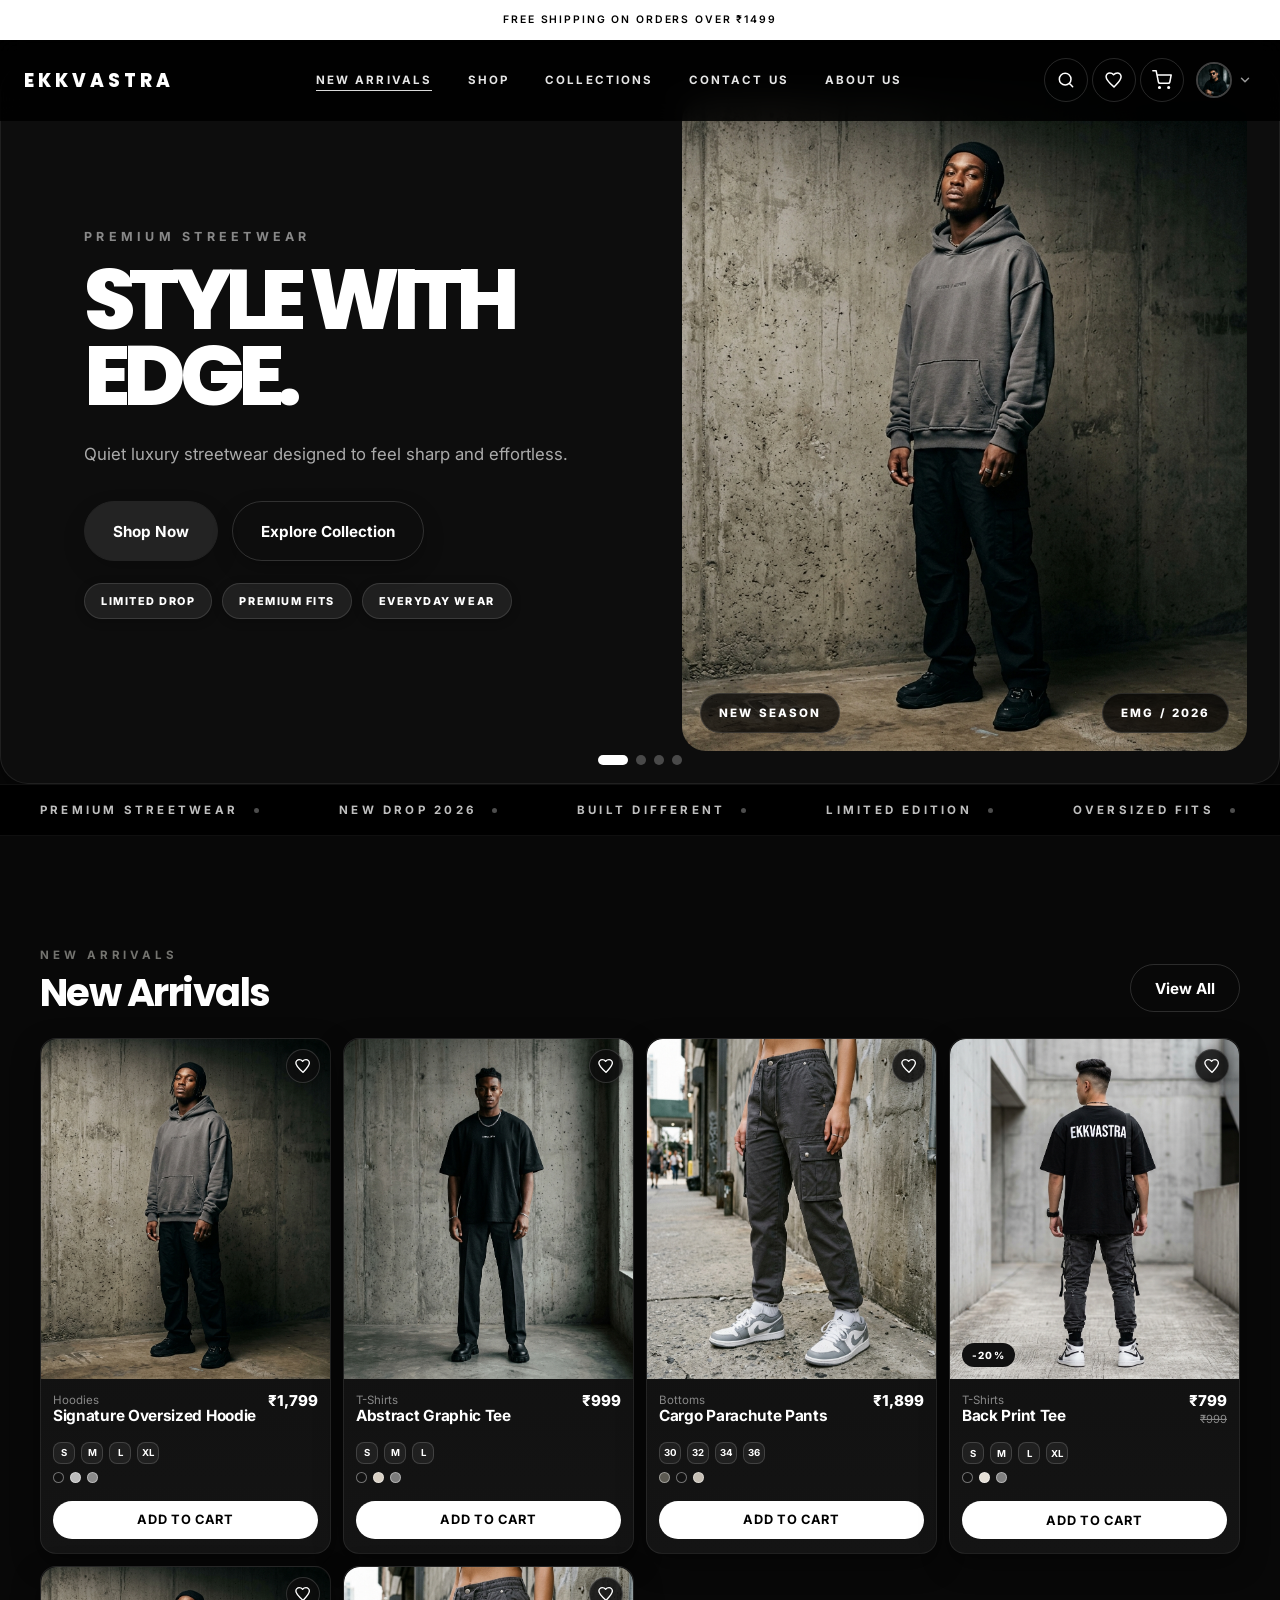
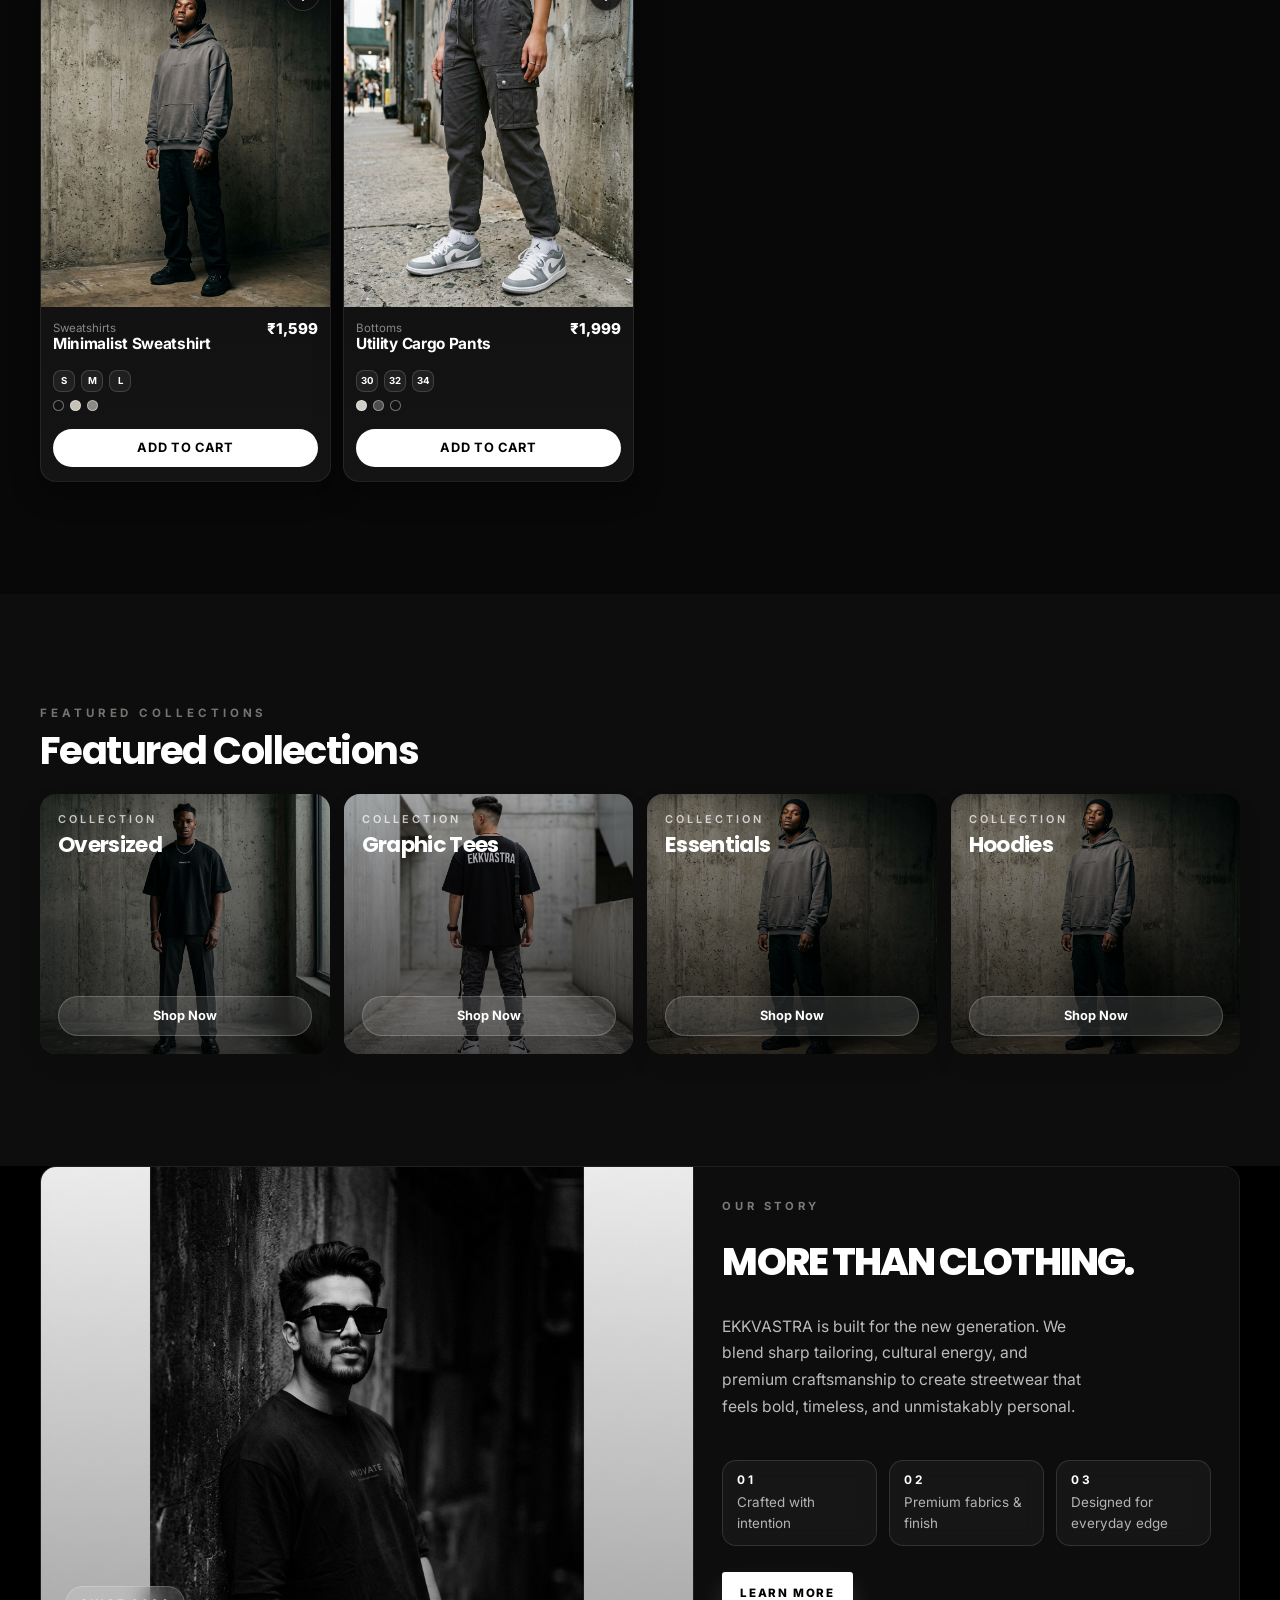
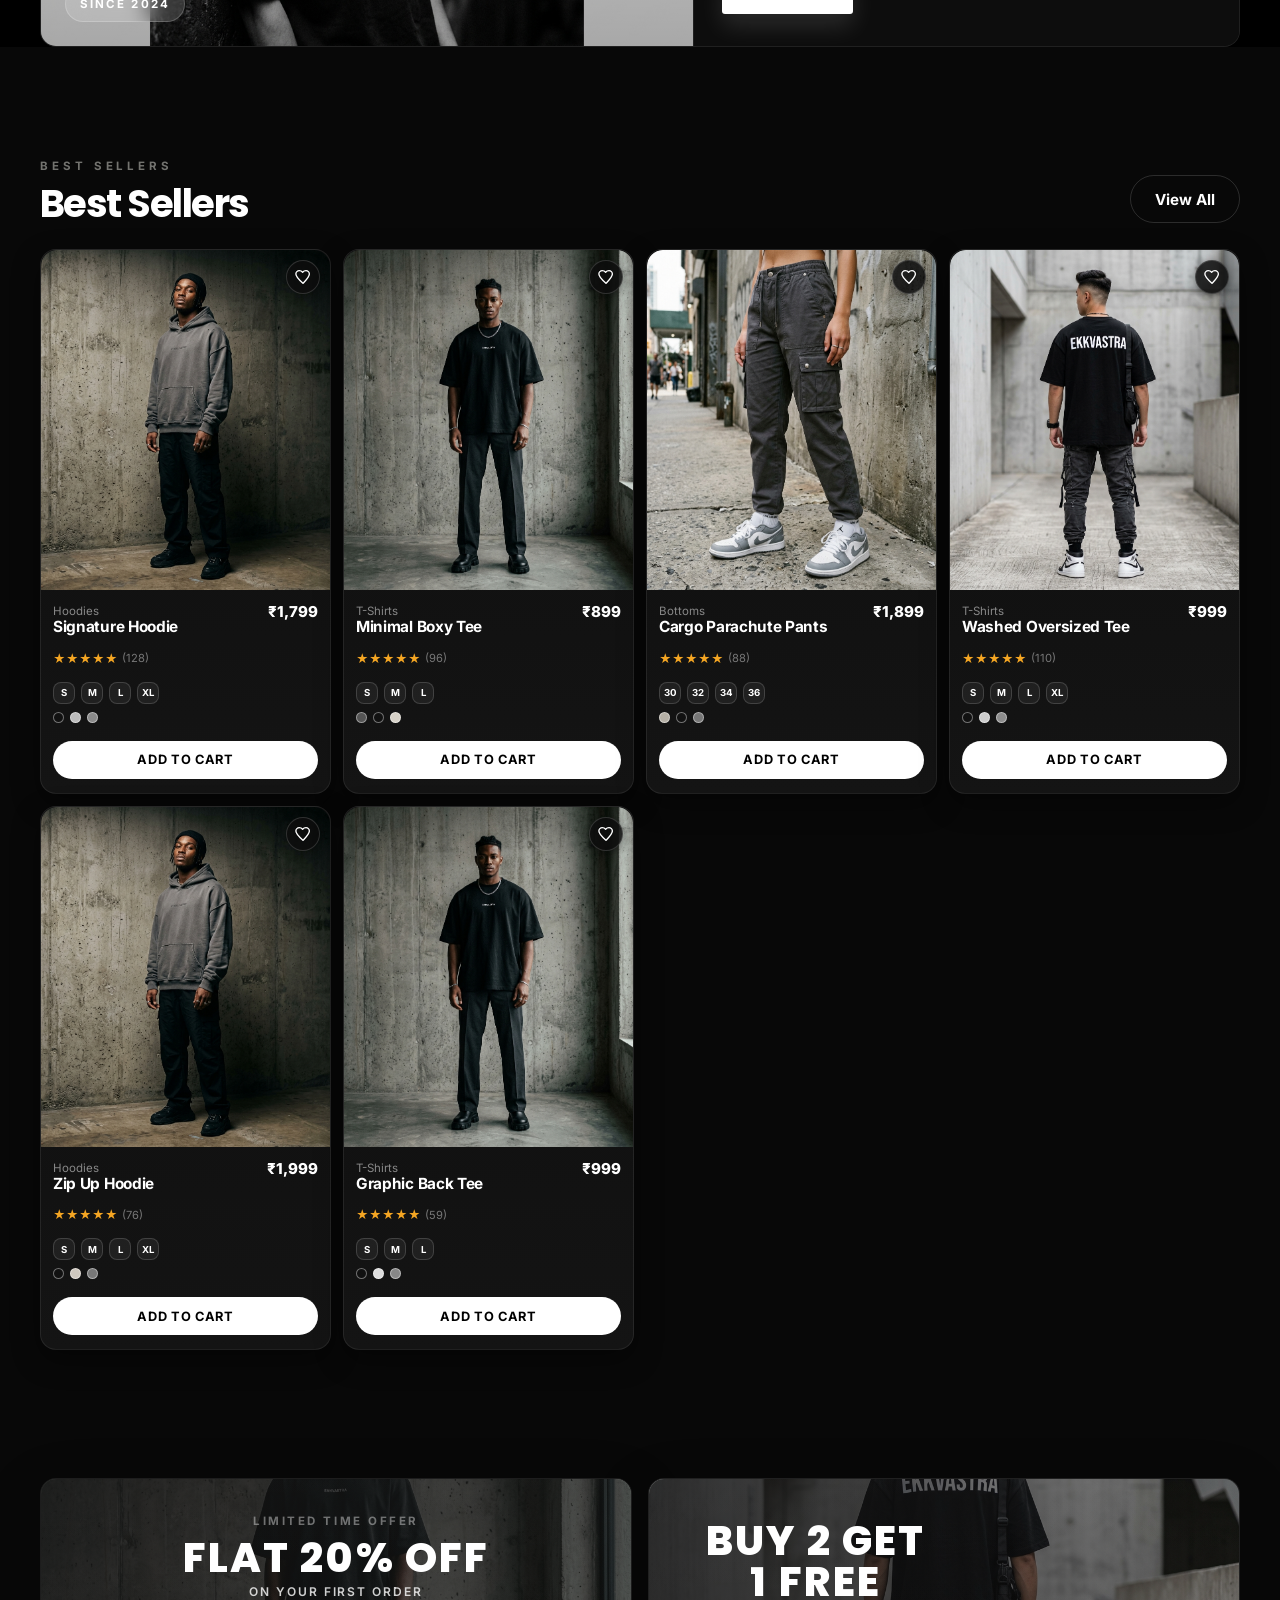
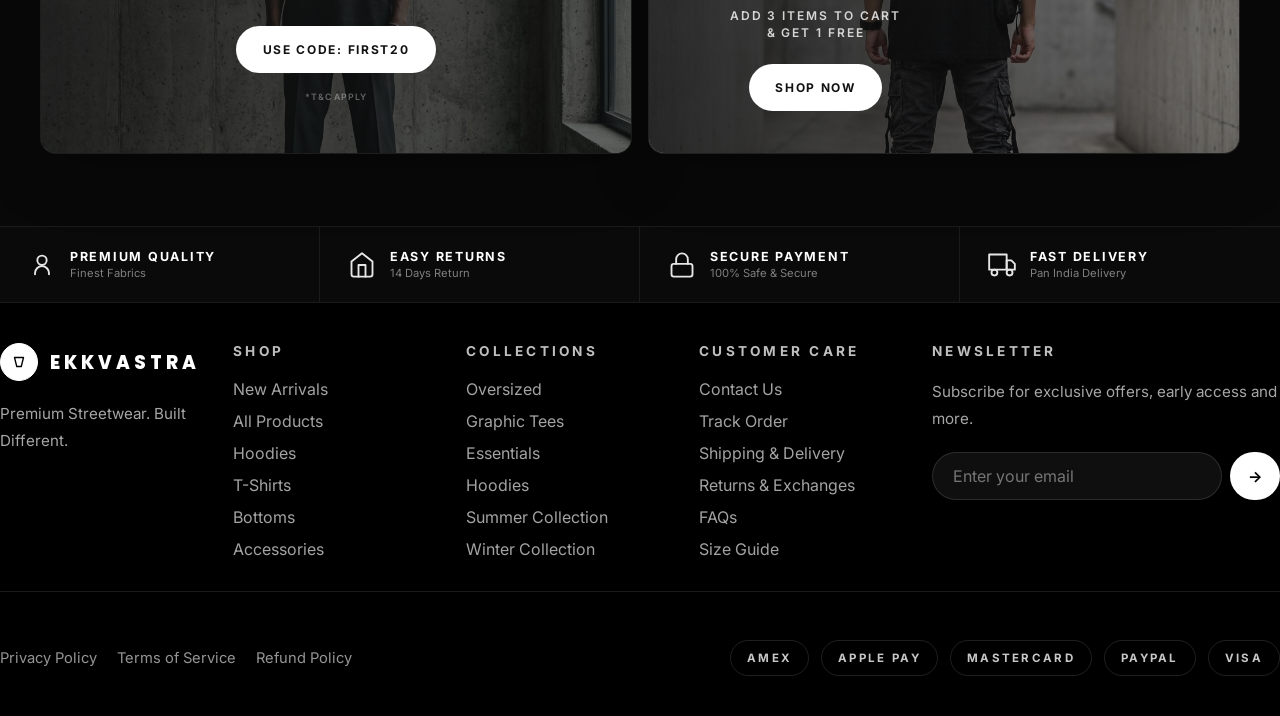
==== index.html @ 3d881604 "code updated" ====
<!DOCTYPE html>
<html lang="en" class="scroll-smooth">

<head>
    <meta charset="utf-8" />
    <meta name="viewport" content="width=device-width,initial-scale=1" />
    <title>EKKVASTRA | Premium Streetwear</title>
    <meta name="description" content="Premium luxury streetwear homepage for EKKVASTRA." />
    <link rel="preconnect" href="https://fonts.googleapis.com" />
    <link rel="preconnect" href="https://fonts.gstatic.com" crossorigin />
    <link
        href="https://fonts.googleapis.com/css2?family=Inter:wght@400;500;600;700;800;900&family=Poppins:wght@500;600;700;800&display=swap"
        rel="stylesheet" />
    <style>
        :root {
            --bg: #080808;
            --panel: #0d0d0d;
            --panel-soft: #141414;
            --ink: #ffffff;
            --muted: #888888;
            --soft-shadow: 0 12px 36px rgba(0, 0, 0, 0.6);
            --hero-shadow: 0 24px 80px rgba(0, 0, 0, 0.8);
            --max: 1440px;
            --font-sans: "Inter", sans-serif;
            --font-display: "Poppins", "Inter", sans-serif;
        }

        * {
            box-sizing: border-box;
        }

        html,
        body {
            margin: 0;
            min-height: 100%;
            background: var(--bg);
            color: var(--ink);
            font-family: var(--font-sans);
            -webkit-font-smoothing: antialiased;
            max-width: 100%;
            overflow-x: hidden;
        }

        html {
            scroll-behavior: smooth;
        }

        img {
            display: block;
            width: 100%;
            height: auto;
        }

        a {
            color: inherit;
            text-decoration: none;
        }

        button,
        input {
            font: inherit;
        }

        .page-shell {
            width: 100%;
            max-width: var(--max);
            margin: 0 auto;
            padding: 0 16px;
        }

        @media (min-width: 640px) {
            .page-shell {
                padding: 0 24px;
            }
        }

        @media (min-width: 1024px) {
            .page-shell {
                padding: 0 40px;
            }
        }

        .section-space {
            padding: 56px 0;
        }

        @media (min-width: 640px) {
            .section-space {
                padding: 80px 0;
            }
        }

        @media (min-width: 1024px) {
            .section-space {
                padding: 112px 0;
            }
        }

        .eyebrow {
            font-size: 0.72rem;
            font-weight: 700;
            text-transform: uppercase;
            letter-spacing: 0.34em;
            color: #73736f;
        }

        .title-lg {
            font-family: var(--font-display);
            font-size: clamp(2rem, 5vw, 5rem);
            line-height: 0.92;
            font-weight: 800;
            letter-spacing: -0.05em;
            margin: 0;
        }

        .title-md {
            font-family: var(--font-display);
            font-size: clamp(1.55rem, 3vw, 2.7rem);
            line-height: 1;
            font-weight: 700;
            letter-spacing: -0.04em;
            margin: 0;
        }

        .copy {
            font-size: 0.98rem;
            line-height: 1.75;
            color: var(--muted);
        }

        .btn-primary,
        .btn-secondary {
            display: inline-flex;
            align-items: center;
            justify-content: center;
            min-height: 48px;
            padding: 12px 24px;
            border-radius: 999px;
            font-size: 0.95rem;
            font-weight: 700;
            transition: transform 0.3s ease, background-color 0.3s ease, border-color 0.3s ease, opacity 0.3s ease;
            will-change: transform;
        }

        .btn-primary:hover,
        .btn-secondary:hover,
        .icon-btn:hover {
            transform: translateY(-2px);
        }

        .btn-primary {
            background: #000;
            color: #fff;
        }

        .btn-primary:hover {
            background: #1a1a1a;
        }

        .btn-secondary {
            border: 1px solid rgba(255, 255, 255, 0.15);
            background: transparent;
            color: #fff;
        }

        .btn-secondary:hover {
            border-color: rgba(255, 255, 255, 0.3);
            background: rgba(255, 255, 255, 0.08);
        }

        .nav-actions .icon-btn:hover {
            color: var(--ink);
            background: rgba(255, 255, 255, 0.08);
        }

        /* Wishlist nav link */
        .nav-wishlist-btn {
            position: relative;
            text-decoration: none;
        }
        .nav-wishlist-badge {
            display: none;
            position: absolute;
            top: -6px;
            right: -6px;
            background: #e53935;
            color: #fff;
            font-size: 0.58rem;
            font-weight: 800;
            width: 16px;
            height: 16px;
            border-radius: 50%;
            align-items: center;
            justify-content: center;
            line-height: 1;
            box-shadow: 0 2px 4px rgba(0, 0, 0, 0.15);
            border: 1.5px solid #000;
            z-index: 10;
        }
        .nav-wishlist-badge.visible {
            display: flex;
        }

        .icon-btn {
            display: inline-flex;
            align-items: center;
            justify-content: center;
            width: 44px;
            height: 44px;
            border-radius: 999px;
            border: 1px solid rgba(255, 255, 255, 0.15);
            background: transparent;
            cursor: pointer;
            transition: transform 0.3s ease, background-color 0.3s ease, color 0.3s ease, border-color 0.3s ease, opacity 0.3s ease;
            color: #fff;
        }

        .announcement-bar {
            background: #ffffff;
            color: #000000;
            text-align: center;
            height: 40px;
            font-size: 0.65rem;
            font-weight: 600;
            letter-spacing: 0.18em;
            text-transform: uppercase;
            display: flex;
            align-items: center;
            justify-content: center;
            z-index: 80;
            position: relative;
            box-sizing: border-box;
            border-bottom: 1px solid rgba(255, 255, 255, 0.08);
        }

        .sticky-header {
            position: absolute;
            top: 40px;
            left: 0;
            right: 0;
            z-index: 70;
            background: rgba(0, 0, 0, 0.85);
            backdrop-filter: blur(12px);
            -webkit-backdrop-filter: blur(12px);
            border-bottom: 1px solid transparent;
            transition: background-color 0.4s cubic-bezier(0.16, 1, 0.3, 1), backdrop-filter 0.4s cubic-bezier(0.16, 1, 0.3, 1), border-color 0.4s cubic-bezier(0.16, 1, 0.3, 1), box-shadow 0.4s cubic-bezier(0.16, 1, 0.3, 1);
        }

        .sticky-header.scrolled {
            position: fixed;
            top: 0;
            background: rgba(0, 0, 0, 0.7);
            backdrop-filter: blur(20px);
            -webkit-backdrop-filter: blur(20px);
            border-bottom: 1px solid rgba(255, 255, 255, 0.08);
            box-shadow: 0 10px 30px rgba(0, 0, 0, 0.25);
        }

        .header-inner {
            max-width: var(--max);
            width: 100%;
            margin: 0 auto;
            display: flex;
            align-items: center;
            justify-content: space-between;
            gap: 18px;
            min-height: 80px;
            padding: 0 24px;
            transition: min-height 0.4s cubic-bezier(0.16, 1, 0.3, 1);
        }

        .sticky-header.scrolled .header-inner {
            min-height: 72px;
        }

        .logo {
            display: flex;
            align-items: center;
            gap: 12px;
            transition: opacity 0.25s ease, transform 0.25s ease;
            flex-shrink: 0;
        }

        .logo-mark {
            width: 38px;
            height: 38px;
            border-radius: 999px;
            display: grid;
            place-items: center;
            background: transparent;
            color: #fff;
            border: 1px solid rgba(255, 255, 255, 0.28);
            transition: border-color 0.35s ease, color 0.35s ease;
        }

        .logo-text {
            font-family: var(--font-display);
            font-size: 1.15rem;
            font-weight: 800;
            letter-spacing: 0.22em;
            text-transform: uppercase;
            color: #fff;
            transition: color 0.35s ease;
        }

        .nav-links {
            display: none;
            align-items: center;
            justify-content: center;
            gap: 12px;
            flex: 1;
            padding: 0 8px;
        }

        .nav-links a {
            position: relative;
            font-size: 0.72rem;
            font-weight: 700;
            letter-spacing: 0.18em;
            text-transform: uppercase;
            padding: 10px 12px;
            color: rgba(255, 255, 255, 0.9);
            transition: color 0.35s ease, opacity 0.25s ease, transform 0.25s ease;
        }

        .nav-links a::after {
            content: "";
            position: absolute;
            left: 12px;
            right: 12px;
            bottom: 6px;
            height: 1.5px;
            background: currentColor;
            transform: scaleX(0);
            transform-origin: left;
            transition: transform 0.28s ease;
            opacity: 0.95;
        }

        .nav-links a:hover::after,
        .nav-links a.active::after {
            transform: scaleX(1);
        }

        .nav-item-dropdown {
            position: relative;
            display: inline-block;
        }

        .nav-item-dropdown .dropdown-trigger {
            display: inline-flex;
            align-items: center;
            gap: 5px;
        }

        .chevron-icon {
            transition: transform 0.25s ease;
            margin-bottom: 1px;
        }

        .nav-item-dropdown:hover .chevron-icon {
            transform: rotate(180deg);
        }

        .dropdown-menu {
            position: absolute;
            top: 100%;
            left: 50%;
            transform: translateX(-50%) translateY(10px);
            background: rgba(13, 13, 13, 0.96);
            backdrop-filter: blur(16px);
            -webkit-backdrop-filter: blur(16px);
            border: 1px solid rgba(255, 255, 255, 0.08);
            border-radius: 12px;
            padding: 10px 0;
            min-width: 190px;
            opacity: 0;
            visibility: hidden;
            transition: opacity 0.25s ease, transform 0.25s ease, visibility 0.25s ease;
            box-shadow: 0 12px 36px rgba(0, 0, 0, 0.4);
            z-index: 100;
        }

        .nav-item-dropdown:hover .dropdown-menu {
            opacity: 1;
            visibility: visible;
            transform: translateX(-50%) translateY(4px);
        }

        .dropdown-menu a {
            display: block;
            padding: 10px 20px !important;
            font-size: 0.68rem !important;
            font-weight: 700;
            color: rgba(255, 255, 255, 0.72) !important;
            text-align: left;
            transition: color 0.25s ease, background-color 0.25s ease !important;
            letter-spacing: 0.14em;
        }

        .dropdown-menu a::after {
            display: none !important;
        }

        .dropdown-menu a:hover {
            color: #fff !important;
            background: rgba(255, 255, 255, 0.06);
        }

        .nav-actions {
            display: none;
            align-items: center;
            justify-content: end;
            gap: 4px;
            flex-shrink: 0;
        }

        .nav-actions .icon-btn {
            background: transparent;
            border: 1px solid rgba(255, 255, 255, 0.15);
            color: #fff;
            position: relative;
            cursor: pointer;
            overflow: visible !important;
            transition: transform 0.25s ease, background-color 0.25s ease, border-color 0.25s ease;
        }

        .nav-actions .icon-btn:hover {
            background: rgba(255, 255, 255, 0.08);
            border-color: rgba(255, 255, 255, 0.3);
            transform: translateY(-1px);
        }

        /* Avatar button */
        .nav-avatar-btn {
            display: inline-flex;
            align-items: center;
            gap: 6px;
            background: transparent;
            border: none;
            cursor: pointer;
            padding: 4px 4px 4px 8px;
            border-radius: 999px;
            transition: background 0.25s ease;
            text-decoration: none;
        }

        .nav-avatar-btn:hover {
            background: rgba(255, 255, 255, 0.06);
        }

        .nav-avatar-img {
            width: 36px;
            height: 36px;
            border-radius: 50%;
            object-fit: cover;
            border: 2px solid rgba(255, 255, 255, 0.25);
            display: block;
        }

        .nav-avatar-chevron {
            color: rgba(255, 255, 255, 0.6);
            display: flex;
            align-items: center;
            transition: color 0.2s;
        }

        .nav-avatar-btn:hover .nav-avatar-chevron {
            color: #fff;
        }

        .cart-icon-wrap {
            position: relative;
            display: inline-flex;
            align-items: center;
            justify-content: center;
        }

        .cart-badge {
            position: absolute;
            top: -6px;
            right: -6px;
            background: #fff;
            color: #000;
            font-size: 0.58rem;
            font-weight: 800;
            width: 16px;
            height: 16px;
            border-radius: 50%;
            display: flex;
            align-items: center;
            justify-content: center;
            line-height: 1;
            box-shadow: 0 2px 4px rgba(0, 0, 0, 0.15);
            border: 1.5px solid #000;
            z-index: 10;
        }

        .mobile-menu-btn {
            margin-left: auto;
            display: inline-flex;
            color: #fff;
            background: transparent;
            border: none;
            padding: 6px;
            width: auto;
            height: auto;
            box-shadow: none;
            cursor: pointer;
        }

        @media (min-width: 768px) {
            .nav-actions {
                display: flex;
            }
        }

        @media (min-width: 1024px) {
            .nav-links {
                display: flex;
            }

            .mobile-menu-btn {
                display: none;
            }
        }

        .hero-wrap {
            padding: 0;
            overflow: hidden;
            width: 100%;
        }

        .hero-grid {
            display: grid;
            grid-template-columns: 1.15fr 1fr;
            gap: 0;
            background: #0d0d0d;
            border: 1px solid rgba(255, 255, 255, 0.08);
            border-radius: 28px;
            margin: 24px auto 0;
            max-width: calc(var(--max) - 80px);
            min-height: 720px;
            padding: 32px;
            position: relative;
            overflow: hidden;
            box-shadow: var(--soft-shadow);
            align-items: stretch;
        }

        .hero-copy {
            display: flex;
            flex-direction: column;
            justify-content: center;
            gap: 18px;
            padding: clamp(24px, 4vw, 72px);
            color: #fff;
            z-index: 2;
        }

        .hero-copy .eyebrow {
            font-size: 0.78rem;
            font-weight: 700;
            letter-spacing: 0.34em;
            color: var(--muted);
        }

        .hero-copy .title-lg {
            font-family: var(--font-display);
            font-size: clamp(3.2rem, 6.6vw, 6.4rem);
            line-height: 0.9;
            font-weight: 800;
            letter-spacing: -0.08em;
            color: #fff;
            margin: 0;
            max-width: 720px;
        }

        .hero-copy .copy {
            font-size: 1.05rem;
            line-height: 1.7;
            color: rgba(255, 255, 255, 0.65);
            max-width: 560px;
            margin: 8px 0 0;
        }

        .hero-actions {
            display: flex;
            gap: 14px;
            margin-top: 14px;
            flex-wrap: wrap;
        }

        .hero-actions .btn-primary,
        .hero-actions .btn-secondary {
            display: inline-flex;
            align-items: center;
            justify-content: center;
            min-height: 60px;
            padding: 0 28px;
            border-radius: 999px;
            font-size: 0.95rem;
            font-weight: 700;
            letter-spacing: 0;
            text-transform: none;
            transition: transform 0.3s ease, background-color 0.3s ease, border-color 0.3s ease;
        }

        .hero-actions .btn-primary {
            background: #232323;
            color: #fff;
            border: 1px solid #232323;
            box-shadow: 0 10px 24px rgba(0, 0, 0, 0.14);
        }

        .hero-actions .btn-secondary {
            background: transparent;
            color: #fff;
            border: 1px solid rgba(255, 255, 255, 0.15);
            box-shadow: 0 8px 20px rgba(0, 0, 0, 0.25);
        }

        .hero-meta-chips {
            display: flex;
            gap: 10px;
            margin-top: 4px;
            flex-wrap: wrap;
        }

        .hero-meta-chip {
            background: rgba(255, 255, 255, 0.08);
            color: #fff;
            font-size: 0.68rem;
            font-weight: 800;
            padding: 10px 16px;
            border-radius: 999px;
            text-transform: uppercase;
            letter-spacing: 0.14em;
            border: 1px solid rgba(255, 255, 255, 0.12);
            box-shadow: 0 2px 10px rgba(0, 0, 0, 0.25);
        }

        .hero-image {
            position: relative;
            border-radius: 24px;
            overflow: hidden;
            min-height: 100%;
            background: #1a1a1a;
        }

        .hero-image img {
            width: 100%;
            height: 100%;
            object-fit: cover;
        }

        .hero-badge {
            position: absolute;
            bottom: 18px;
            left: 18px;
            background: rgba(0, 0, 0, 0.7);
            color: #fff;
            font-size: 0.72rem;
            font-weight: 800;
            text-transform: uppercase;
            letter-spacing: 0.18em;
            padding: 12px 18px;
            border-radius: 999px;
            border: 1px solid rgba(255, 255, 255, 0.12);
        }

        .hero-tag {
            position: absolute;
            bottom: 18px;
            right: 18px;
            background: rgba(0, 0, 0, 0.75);
            color: #fff;
            font-size: 0.72rem;
            font-weight: 800;
            text-transform: uppercase;
            letter-spacing: 0.18em;
            padding: 12px 18px;
            border-radius: 999px;
            border: 1px solid rgba(255, 255, 255, 0.12);
        }

        .hero-dots {
            position: absolute;
            bottom: 18px;
            left: 50%;
            transform: translateX(-50%);
            display: flex;
            align-items: center;
            gap: 8px;
            z-index: 10;
        }

        .hero-dot {
            width: 10px;
            height: 10px;
            border-radius: 50%;
            background: rgba(255, 255, 255, 0.25);
            opacity: 1;
            border: none;
            cursor: pointer;
            transition: all 0.3s ease;
            padding: 0;
        }

        .hero-dot.active {
            width: 30px;
            height: 10px;
            border-radius: 999px;
            background: #fff;
        }

        @media (max-width: 1023px) {
            .hero-grid {
                grid-template-columns: 1fr;
                padding: 18px;
                min-height: auto;
            }

            .hero-copy {
                padding: 34px 22px 8px;
            }

            .hero-copy .title-lg {
                font-size: clamp(2.8rem, 10vw, 4.6rem);
            }

            .hero-image {
                min-height: 420px;
            }
        }

        .product-grid-head {
            margin-bottom: 22px;
            display: flex;
            flex-direction: column;
            gap: 8px;
        }

        @media (min-width: 640px) {
            .product-grid-head {
                margin-bottom: 26px;
                flex-direction: row;
                align-items: end;
                justify-content: space-between;
            }
        }

        .product-grid {
            display: grid;
            grid-template-columns: 1fr;
            gap: 12px;
            justify-items: center;
        }

        @media (min-width: 640px) {
            .product-grid {
                grid-template-columns: repeat(2, 1fr);
            }
        }

        @media (min-width: 1024px) {
            .product-grid {
                grid-template-columns: repeat(3, 1fr);
            }
        }

        @media (min-width: 1280px) {
            .product-grid {
                grid-template-columns: repeat(4, 1fr);
            }
        }

        .product-card {
            position: relative;
            width: min(320px, 100%);
            border-radius: 16px;
            overflow: hidden;
            background: linear-gradient(180deg, #0d0d0d 0%, #141414 100%);
            border: 1px solid rgba(255, 255, 255, 0.08);
            box-shadow: 0 10px 28px rgba(0, 0, 0, 0.4);
            transition: transform 0.25s ease, box-shadow 0.25s ease;
            display: flex;
            flex-direction: column;
            height: 100%;
        }

        .product-card:hover,
        .product-card.reveal.visible:hover {
            transform: translateY(-6px);
            box-shadow: 0 18px 42px rgba(0, 0, 0, 0.6);
        }

        .product-image {
            position: relative;
            overflow: hidden;
            height: 340px;
            background: #1a1a1a;
            border-radius: 16px 16px 0 0;
        }

        .product-image img {
            position: absolute;
            inset: 0;
            width: 100%;
            height: 100%;
            object-fit: cover;
            transition: transform 0.45s ease, opacity 0.45s ease;
        }

        .product-card:hover .default-img {
            opacity: 0;
            transform: scale(1.03);
        }

        .product-card:hover .hover-img {
            opacity: 1;
            transform: scale(1.03);
        }

        .product-image .hover-img {
            opacity: 0;
        }

        .wishlist {
            position: absolute;
            top: 10px;
            right: 10px;
            width: 34px;
            height: 34px;
            border-radius: 999px;
            border: 1px solid rgba(255, 255, 255, 0.15);
            background: rgba(13, 13, 13, 0.85);
            display: grid;
            place-items: center;
            z-index: 10;
            cursor: pointer;
            transition: background 0.2s, transform 0.15s;
            box-shadow: 0 2px 10px rgba(0,0,0,0.4);
            color: #fff;
        }
        .wishlist:hover {
            transform: scale(1.12);
            background: #fff;
            color: #000;
        }
        .wishlist svg {
            transition: fill 0.2s, stroke 0.2s;
            pointer-events: none;
        }
        .wishlist.active {
            background: rgba(229, 57, 53, 0.15);
        }
        .wishlist.active svg {
            fill: #e53935;
            stroke: #e53935;
        }
        @keyframes wishlist-pop {
            0%   { transform: scale(1); }
            40%  { transform: scale(1.35); }
            70%  { transform: scale(0.9); }
            100% { transform: scale(1); }
        }
        .wishlist.pop {
            animation: wishlist-pop 0.35s ease forwards;
        }

        /* 3D Liftup and Rotate animation styles */
        .product-card {
            transform-style: preserve-3d;
            perspective: 1000px;
        }

        /* Premium Shine/Reflection on Lift */
        .product-card::after {
            content: '';
            position: absolute;
            inset: 0;
            background: linear-gradient(135deg, rgba(255,255,255,0) 30%, rgba(255,255,255,0.2) 50%, rgba(255,255,255,0) 70%);
            transform: translateX(-100%);
            transition: transform 0.6s ease;
            pointer-events: none;
            z-index: 5;
        }

        /* Special class applied on click triggering animation */
        .product-card.detail-triggering {
            pointer-events: none;
            animation: liftup-rotate-anim 0.85s cubic-bezier(0.25, 1, 0.5, 1) forwards;
            z-index: 999;
        }
        .product-card.detail-triggering::after {
            transform: translateX(100%);
            transition: transform 0.85s ease;
        }

        @keyframes liftup-rotate-anim {
            0% {
                transform: translateY(0) rotateX(0deg) rotateY(0deg) scale(1);
                box-shadow: 0 10px 28px rgba(15, 15, 15, 0.06);
            }
            35% {
                /* Lifted up first, no rotation yet */
                transform: translateY(-20px) rotateX(0deg) rotateY(0deg) scale(1.04);
                box-shadow: 0 30px 60px rgba(0, 0, 0, 0.35);
                opacity: 1;
            }
            75% {
                /* Kept lifted and rotated in 3D perspective */
                transform: translateY(-22px) rotateX(12deg) rotateY(20deg) scale(1.02);
                box-shadow: 0 40px 80px rgba(0, 0, 0, 0.45);
                opacity: 1;
            }
            100% {
                /* Fade out / scale down slightly to handoff to modal */
                transform: translateY(-24px) rotateX(12deg) rotateY(20deg) scale(0.95);
                box-shadow: 0 45px 90px rgba(0, 0, 0, 0.5);
                opacity: 0;
            }
        }

        /* Product Details Modal Overlay */
        .details-modal-overlay {
            position: fixed;
            inset: 0;
            z-index: 9999;
            background: rgba(0, 0, 0, 0.85);
            backdrop-filter: blur(12px);
            -webkit-backdrop-filter: blur(12px);
            display: flex;
            align-items: center;
            justify-content: center;
            opacity: 0;
            pointer-events: none;
            transition: opacity 0.4s cubic-bezier(0.16, 1, 0.3, 1);
            padding: 20px;
        }
        .details-modal-overlay.open {
            opacity: 1;
            pointer-events: auto;
        }
        .details-modal-container {
            background: #121212;
            border: 1px solid rgba(255, 255, 255, 0.08);
            border-radius: 24px;
            width: min(880px, 100%);
            max-height: min(700px, 90vh);
            overflow: hidden;
            position: relative;
            box-shadow: 0 30px 80px rgba(0, 0, 0, 0.8);
            transform: scale(0.92) translateY(20px);
            transition: transform 0.4s cubic-bezier(0.16, 1, 0.3, 1);
            display: flex;
            flex-direction: row;
        }
        @media (max-width: 768px) {
            .details-modal-container {
                flex-direction: column;
                max-height: 92vh;
                overflow-y: auto;
            }
        }
        .details-modal-overlay.open .details-modal-container {
            transform: scale(1) translateY(0);
        }
        .details-close-btn {
            position: absolute;
            top: 20px;
            right: 20px;
            width: 36px;
            height: 36px;
            border-radius: 50%;
            border: 1px solid rgba(255, 255, 255, 0.15);
            background: rgba(255, 255, 255, 0.05);
            color: #fff;
            font-size: 1.1rem;
            display: grid;
            place-items: center;
            cursor: pointer;
            transition: background 0.2s, transform 0.2s;
            z-index: 10;
        }
        .details-close-btn:hover {
            background: #fff;
            color: #000;
            transform: rotate(90deg);
        }
        .details-media {
            flex: 1.1;
            position: relative;
            background: #1a1a1a;
            display: flex;
            align-items: center;
            justify-content: center;
            overflow: hidden;
            min-height: 380px;
        }
        .details-media img {
            width: 100%;
            height: 100%;
            object-fit: cover;
            transition: transform 0.5s ease;
        }
        .details-media:hover img {
            transform: scale(1.05);
        }
        .details-info {
            flex: 1;
            padding: 40px;
            display: flex;
            flex-direction: column;
            gap: 20px;
            overflow-y: auto;
        }
        @media (max-width: 520px) {
            .details-info {
                padding: 24px;
                gap: 16px;
            }
        }
        .details-brand {
            font-size: 0.72rem;
            font-weight: 800;
            letter-spacing: 0.15em;
            color: #e53935;
            text-transform: uppercase;
        }
        .details-title {
            font-size: clamp(1.2rem, 3vw, 1.7rem);
            font-weight: 800;
            line-height: 1.2;
            color: #fff;
        }
        .details-price-row {
            display: flex;
            align-items: baseline;
            gap: 12px;
        }
        .details-price {
            font-size: 1.4rem;
            font-weight: 800;
            color: #fff;
        }
        .details-oldprice {
            font-size: 0.95rem;
            color: #888;
            text-decoration: line-through;
        }
        .details-desc {
            font-size: 0.85rem;
            color: #ccc;
            line-height: 1.6;
        }
        .details-options-title {
            font-size: 0.75rem;
            font-weight: 700;
            text-transform: uppercase;
            color: #888;
            margin-bottom: 8px;
            letter-spacing: 0.05em;
        }
        .details-size-chips, .details-color-chips {
            display: flex;
            gap: 8px;
            flex-wrap: wrap;
        }
        .details-size-chip {
            min-width: 36px;
            height: 36px;
            border: 1px solid rgba(255, 255, 255, 0.15);
            background: rgba(255, 255, 255, 0.03);
            border-radius: 8px;
            color: #ccc;
            font-size: 0.75rem;
            font-weight: 700;
            display: inline-flex;
            align-items: center;
            justify-content: center;
            cursor: pointer;
            transition: all 0.2s;
        }
        .details-size-chip:hover, .details-size-chip.selected {
            border-color: #fff;
            color: #fff;
            background: rgba(255, 255, 255, 0.1);
        }
        .details-size-chip.selected {
            box-shadow: 0 0 0 1px #fff;
        }
        .details-color-chip {
            width: 24px;
            height: 24px;
            border-radius: 50%;
            border: 2px solid transparent;
            box-shadow: 0 0 0 1px rgba(255, 255, 255, 0.3);
            cursor: pointer;
            position: relative;
            transition: transform 0.2s, border-color 0.2s;
        }
        .details-color-chip:hover {
            transform: scale(1.15);
        }
        .details-color-chip.selected {
            border-color: #fff;
            transform: scale(1.15);
            box-shadow: 0 0 0 1px rgba(0,0,0,0.5);
        }
        .details-btn-add {
            width: 100%;
            padding: 14px;
            background: #fff;
            color: #000;
            border: none;
            border-radius: 12px;
            font-size: 0.85rem;
            font-weight: 800;
            letter-spacing: 0.08em;
            cursor: pointer;
            transition: background 0.2s, transform 0.15s;
            margin-top: 10px;
        }
        .details-btn-add:hover {
            background: #e8e8e8;
            transform: translateY(-2px);
        }

        /* Custom scrollbars for modal */
        .details-info::-webkit-scrollbar,
        .details-modal-container::-webkit-scrollbar {
            width: 6px;
            height: 6px;
        }
        .details-info::-webkit-scrollbar-track,
        .details-modal-container::-webkit-scrollbar-track {
            background: transparent;
        }
        .details-info::-webkit-scrollbar-thumb,
        .details-modal-container::-webkit-scrollbar-thumb {
            background: rgba(255, 255, 255, 0.15);
            border-radius: 99px;
        }
        .details-info::-webkit-scrollbar-thumb:hover,
        .details-modal-container::-webkit-scrollbar-thumb:hover {
            background: rgba(255, 255, 255, 0.3);
        }

        .badge {
            position: absolute;
            left: 12px;
            bottom: 12px;
            z-index: 2;
            border-radius: 999px;
            background: #111;
            color: #fff;
            padding: 6px 10px;
            font-size: 0.62rem;
            font-weight: 800;
            letter-spacing: 0.12em;
            text-transform: uppercase;
        }

        .product-info {
            padding: 12px 12px 14px;
            display: grid;
            gap: 8px;
        }

        .product-top {
            display: grid;
            grid-template-columns: 1fr auto;
            gap: 8px;
            align-items: start;
        }

        .product-category {
            font-size: 0.72rem;
            color: var(--muted);
            margin-top: 2px;
        }

        .product-name {
            margin: 0;
            font-size: 0.96rem;
            font-weight: 700;
            line-height: 1.2;
            letter-spacing: -0.02em;
        }

        .product-price {
            font-size: 0.94rem;
            font-weight: 800;
            white-space: nowrap;
        }

        .old-price {
            margin-top: 2px;
            font-size: 0.7rem;
            color: var(--muted);
            text-decoration: line-through;
            text-align: right;
        }

        .sizes,
        .colors {
            display: flex;
            gap: 6px;
            flex-wrap: wrap;
            align-items: center;
        }

        .size {
            min-width: 22px;
            height: 22px;
            border-radius: 8px;
            border: 1px solid rgba(255, 255, 255, 0.15);
            display: inline-flex;
            align-items: center;
            justify-content: center;
            font-size: 0.6rem;
            font-weight: 700;
            color: #fff;
            background: rgba(255, 255, 255, 0.06);
        }

        .color {
            width: 11px;
            height: 11px;
            border-radius: 999px;
            border: 1px solid rgba(255, 255, 255, 0.4);
        }

        .add-cart {
            margin-top: 10px;
            display: flex;
            align-items: center;
            justify-content: center;
            width: 100%;
            height: 38px;
            border-radius: 999px;
            border: 1px solid rgba(255, 255, 255, 0.15);
            background: #fff;
            color: #000;
            font-size: 0.8rem;
            font-weight: 700;
            text-transform: uppercase;
            letter-spacing: 0.05em;
            cursor: pointer;
            transition: all 0.3s cubic-bezier(0.16, 1, 0.3, 1);
        }

        .add-cart:hover {
            background: transparent;
            color: #fff;
            border-color: #fff;
            transform: translateY(-2px);
        }

        .collection-section {
            background: var(--panel);
        }

        .collection-head {
            max-width: 760px;
            margin-bottom: 24px;
        }

        .collection-grid {
            display: grid;
            grid-template-columns: 1fr;
            gap: 14px;
        }

        @media (min-width: 1280px) {
            .collection-grid {
                grid-template-columns: repeat(4, 1fr);
            }
        }

        .collection-card {
            position: relative;
            overflow: hidden;
            border-radius: 16px;
            min-height: 260px;
            transition: transform 0.25s ease, box-shadow 0.25s ease;
            box-shadow: 0 10px 28px rgba(15, 15, 15, 0.06);
        }

        .collection-card:hover,
        .collection-card.reveal.visible:hover {
            transform: translateY(-6px);
            box-shadow: 0 18px 42px rgba(15, 15, 15, 0.12);
        }

        .collection-card img {
            position: absolute;
            inset: 0;
            width: 100%;
            height: 100%;
            object-fit: cover;
            transition: transform 0.7s ease;
        }

        .collection-overlay {
            position: absolute;
            inset: 0;
            background: linear-gradient(180deg, rgba(0, 0, 0, 0.22), rgba(0, 0, 0, 0.68));
            mix-blend-mode: multiply;
        }

        .collection-content {
            position: absolute;
            inset: 0;
            display: flex;
            flex-direction: column;
            justify-content: space-between;
            padding: 18px;
            z-index: 2;
            color: #fff;
        }

        .collection-content h3 {
            font-family: var(--font-display);
            color: #fff;
            font-size: 1.35rem;
            margin: 8px 0 0;
            letter-spacing: -0.03em;
            line-height: 1.05;
        }

        .collection-content .small {
            font-size: 0.68rem;
            font-weight: 600;
            text-transform: uppercase;
            letter-spacing: 0.28em;
            color: rgba(255, 255, 255, 0.72);
        }

        /* --- MARQUEE STRIP --- */
        .marquee-strip {
            background: #000;
            overflow: hidden;
            white-space: nowrap;
            padding: 0;
            border-top: 1px solid rgba(255, 255, 255, 0.06);
            border-bottom: 1px solid rgba(255, 255, 255, 0.06);
        }

        .marquee-track {
            display: inline-flex;
            animation: marquee-scroll 28s linear infinite;
        }

        .marquee-strip:hover .marquee-track {
            animation-play-state: paused;
        }

        @keyframes marquee-scroll {
            from {
                transform: translateX(0);
            }

            to {
                transform: translateX(-50%);
            }
        }

        .marquee-item {
            display: inline-flex;
            align-items: center;
            gap: 16px;
            padding: 18px 40px;
            font-size: 0.72rem;
            font-weight: 700;
            text-transform: uppercase;
            letter-spacing: 0.28em;
            color: rgba(255, 255, 255, 0.75);
            white-space: nowrap;
            flex-shrink: 0;
        }

        .marquee-dot {
            width: 5px;
            height: 5px;
            border-radius: 50%;
            background: rgba(255, 255, 255, 0.3);
            flex-shrink: 0;
        }

        /* --- OUR STORY SECTION --- */
        .story-section {
            background: #000000;
            padding: 0;
            position: relative;
            overflow: hidden;
        }

        .story-grid {
            display: grid;
            grid-template-columns: 1.02fr 0.98fr;
            min-height: 560px;
            align-items: stretch;
            border-radius: 28px;
            overflow: hidden;
            box-shadow: 0 24px 70px rgba(0, 0, 0, 0.24);
            position: relative;
            z-index: 1;
        }

        @media (max-width: 900px) {
            .story-grid {
                grid-template-columns: 1fr;
            }
        }

        .story-image {
            position: relative;
            overflow: hidden;
            min-height: 440px;
            border-right: 1px solid rgba(255, 255, 255, 0.08);
        }

        .story-image::after {
            content: "";
            position: absolute;
            inset: 0;
            background: linear-gradient(180deg, rgba(0, 0, 0, 0.08) 0%, rgba(0, 0, 0, 0.34) 100%);
            pointer-events: none;
        }

        .story-image img {
            width: 100%;
            height: 100%;
            object-fit: cover;
            object-position: center top;
            display: block;
            position: absolute;
            inset: 0;
            transform: scale(1.05);
        }

        .story-image:hover img {
            transform: scale(1.08);
        }

        .story-image-badge {
            position: absolute;
            left: 24px;
            bottom: 24px;
            z-index: 2;
            padding: 10px 14px;
            background: rgba(255, 255, 255, 0.14);
            backdrop-filter: blur(12px);
            border: 1px solid rgba(255, 255, 255, 0.2);
            border-radius: 999px;
            color: #fff;
            font-size: 0.72rem;
            font-weight: 700;
            letter-spacing: 0.18em;
            text-transform: uppercase;
        }

        .story-content {
            display: flex;
            flex-direction: column;
            justify-content: center;
            padding: clamp(40px, 6vw, 84px);
            background: linear-gradient(180deg, rgba(255,255,255,0.03), rgba(255,255,255,0.01));
            color: #fff;
            gap: 18px;
        }

        .story-content .eyebrow {
            font-size: 0.7rem;
            font-weight: 700;
            letter-spacing: 0.32em;
            text-transform: uppercase;
            color: rgba(255, 255, 255, 0.45);
        }

        .story-title {
            font-family: var(--font-display);
            font-size: clamp(2rem, 4.5vw, 3.6rem);
            font-weight: 800;
            letter-spacing: -0.04em;
            line-height: 1.0;
            color: #fff;
            margin: 0;
        }

        .story-text {
            font-size: 1rem;
            line-height: 1.8;
            color: rgba(255, 255, 255, 0.72);
            max-width: 500px;
            margin: 0;
        }

        .story-highlights {
            display: grid;
            grid-template-columns: repeat(3, minmax(0, 1fr));
            gap: 12px;
            margin-top: 4px;
            max-width: 560px;
        }

        .story-highlight {
            padding: 12px 14px;
            border: 1px solid rgba(255, 255, 255, 0.12);
            border-radius: 14px;
            background: rgba(255, 255, 255, 0.04);
            backdrop-filter: blur(10px);
        }

        .story-highlight strong {
            display: block;
            color: #fff;
            font-size: 0.74rem;
            letter-spacing: 0.2em;
            margin-bottom: 4px;
        }

        .story-highlight span {
            color: rgba(255, 255, 255, 0.68);
            font-size: 0.84rem;
            line-height: 1.4;
        }

        .story-btn {
            display: inline-flex;
            align-items: center;
            gap: 10px;
            margin-top: 8px;
            padding: 14px 26px;
            background: #fff;
            color: #000;
            font-size: 0.75rem;
            font-weight: 700;
            letter-spacing: 0.18em;
            text-transform: uppercase;
            border-radius: 999px;
            align-self: flex-start;
            transition: background 0.25s ease, transform 0.25s ease, box-shadow 0.25s ease;
            box-shadow: 0 12px 24px rgba(255, 255, 255, 0.12);
        }

        .story-btn:hover {
            background: #e8e8e8;
            transform: translateY(-2px);
            box-shadow: 0 16px 30px rgba(255, 255, 255, 0.16);
        }

        @media (max-width: 700px) {
            .story-highlights {
                grid-template-columns: 1fr;
            }
        }

        /* --- REVEAL ANIMATIONS --- */
        .reveal {
            opacity: 0;
            transform: translateY(24px);
            transition: opacity 0.75s cubic-bezier(0.16,1,0.3,1), transform 0.75s cubic-bezier(0.16,1,0.3,1);
        }
        .reveal.visible {
            opacity: 1;
            transform: translateY(0);
        }
        .reveal-left {
            opacity: 0;
            transform: translateX(-48px);
            transition: opacity 0.85s cubic-bezier(0.16,1,0.3,1), transform 0.85s cubic-bezier(0.16,1,0.3,1);
        }
        .reveal-left.visible {
            opacity: 1;
            transform: translateX(0);
        }
        .reveal-right {
            opacity: 0;
            transform: translateX(48px);
            transition: opacity 0.85s cubic-bezier(0.16,1,0.3,1), transform 0.85s cubic-bezier(0.16,1,0.3,1);
        }
        .reveal-right.visible {
            opacity: 1;
            transform: translateX(0);
        }
        /* stagger delays */
        .delay-1 { transition-delay: 0.1s; }
        .delay-2 { transition-delay: 0.22s; }
        .delay-3 { transition-delay: 0.36s; }
        .delay-4 { transition-delay: 0.52s; }

        /* Story image zoom on reveal */
        .story-image img {
            transition: transform 1.1s cubic-bezier(0.16,1,0.3,1);
            transform: scale(1.06);
        }
        .reveal-left.visible .story-image img,
        .story-image.reveal-left.visible img {
            transform: scale(1);
        }

        .promo-banner {
            padding: 1rem 0 2rem;
            margin-bottom: 2.5rem;
            background: transparent;
        }

        .promo-grid {
            display: grid;
            gap: 1rem;
            grid-template-columns: repeat(2, minmax(0, 1fr));
            align-items: stretch;
        }

        .promo-card {
            display: flex;
            flex-direction: column;
            justify-content: center;
            min-height: 240px;
            padding: 2.2rem 2.5rem 3.2rem;
            border-radius: 1rem;
            overflow: hidden;
            position: relative;
            border: 1px solid rgba(255, 255, 255, 0.08);
        }

        .promo-card > *:not(.promo-bg):not(.promo-overlay):not(.promo-overlay-split) {
            position: relative;
            z-index: 2;
        }

        .promo-bg {
            position: absolute;
            inset: 0;
            z-index: 0;
            pointer-events: none;
            overflow: hidden;
        }

        .promo-bg img {
            width: 100%;
            height: 100%;
            object-fit: cover;
            transition: transform 0.8s cubic-bezier(0.16, 1, 0.3, 1);
        }

        .promo-card:hover .promo-bg img {
            transform: scale(1.08);
        }

        .promo-overlay {
            position: absolute;
            inset: 0;
            z-index: 1;
            pointer-events: none;
        }

        .promo-card--dark .promo-overlay {
            background: linear-gradient(135deg, rgba(17, 17, 17, 0.85) 0%, rgba(17, 17, 17, 0.6) 100%);
        }

        .promo-card::after {
            content: "";
            position: absolute;
            inset: 0;
            background: linear-gradient(180deg, rgba(255,255,255,0.02), rgba(255,255,255,0));
            pointer-events: none;
            z-index: 3;
        }

        .promo-card--dark {
            background: #0d0d0d;
            color: #fff;
            box-shadow: 0 20px 60px rgba(0, 0, 0, 0.22);
        }

        /* Centered Promo Layout */
        .promo-card--centered {
            text-align: center;
            align-items: center;
            justify-content: space-between;
            background: #0a0a0a !important;
        }

        .promo-card--centered .promo-label {
            font-size: 0.72rem;
            color: rgba(255, 255, 255, 0.5);
            letter-spacing: 0.22em;
            margin: 0 0 0.6rem 0;
            text-transform: uppercase;
            font-weight: 700;
        }

        .promo-title-large {
            font-family: var(--font-display);
            font-size: clamp(1.8rem, 3.2vw, 2.7rem);
            font-weight: 800;
            letter-spacing: 0.05em;
            color: #fff;
            margin: 0 0 0.3rem 0;
            line-height: 1;
            text-transform: uppercase;
        }

        .promo-subtitle {
            font-size: 0.75rem;
            font-weight: 600;
            letter-spacing: 0.16em;
            color: rgba(255, 255, 255, 0.8);
            margin: 0 0 1.6rem 0;
            text-transform: uppercase;
            line-height: 1.4;
        }

        .promo-code-btn {
            display: inline-flex;
            align-items: center;
            justify-content: center;
            padding: 0.8rem 2.2rem;
            border: 1.5px solid rgba(255, 255, 255, 0.45);
            color: #fff;
            background: transparent;
            font-size: 0.75rem;
            font-weight: 700;
            letter-spacing: 0.15em;
            text-transform: uppercase;
            transition: all 0.3s ease;
            text-decoration: none;
            border-radius: 2px;
            margin-bottom: 1.1rem;
        }

        .promo-code-btn:hover {
            background: #fff;
            color: #000;
            border-color: #fff;
            transform: translateY(-2px);
            box-shadow: 0 8px 24px rgba(255, 255, 255, 0.15);
        }

        .promo-disclaimer {
            font-size: 0.55rem;
            color: rgba(255, 255, 255, 0.35);
            letter-spacing: 0.1em;
            margin: 0;
            text-transform: uppercase;
            font-weight: 600;
        }

        /* Split Promo Layout */
        .promo-card--split {
            display: flex;
            flex-direction: row;
            align-items: center;
            justify-content: flex-start;
            background: #0d0d0d !important;
            padding: 2.2rem 3rem !important;
        }

        .promo-card--split .promo-bg {
            position: absolute;
            inset: 0;
            z-index: 0;
        }

        .promo-overlay-split {
            position: absolute;
            inset: 0;
            background: linear-gradient(90deg, rgba(13, 13, 13, 0.85) 0%, rgba(13, 13, 13, 0.7) 45%, rgba(13, 13, 13, 0.3) 100%);
            z-index: 1;
            pointer-events: none;
        }

        .promo-split-content {
            position: relative;
            z-index: 2;
            width: 48%;
            display: flex;
            flex-direction: column;
            align-items: center;
            text-align: center;
        }

        .promo-card--split .promo-title-large {
            margin-bottom: 0.3rem;
        }

        .promo-card--split .promo-subtitle {
            margin-bottom: 1.4rem;
        }

        .promo-card--split .promo-code-btn {
            margin-bottom: 0;
        }

        @media (max-width: 767px) {
            .promo-card--split {
                flex-direction: column;
                justify-content: center;
                padding: 3rem 2rem !important;
                text-align: center;
            }

            .promo-card--split .promo-bg {
                left: 0;
                width: 100%;
                opacity: 0.45;
            }

            .promo-overlay-split {
                background: linear-gradient(180deg, rgba(13, 13, 13, 0.88) 0%, rgba(13, 13, 13, 0.65) 100%);
            }

            .promo-split-content {
                width: 100%;
            }
        }

        .promo-label {
            font-size: 0.75rem;
            font-weight: 700;
            letter-spacing: 0.24em;
            text-transform: uppercase;
            margin: 0 0 0.75rem;
            opacity: 0.8;
        }

        .promo-title {
            font-size: clamp(1.45rem, 2vw, 2.2rem);
            line-height: 1.1;
            margin: 0 0 0.75rem;
        }

        .promo-copy {
            margin: 0 0 1.5rem;
            line-height: 1.7;
            color: inherit;
            opacity: 0.85;
            max-width: 12rem;
        }

        .promo-card--dark .promo-copy {
            opacity: 0.75;
        }

        .promo-action {
            align-self: center;
            padding: 0.95rem 1.6rem;
            border-radius: 999px;
            font-weight: 700;
            letter-spacing: 0.14em;
            text-transform: uppercase;
            background: rgba(255, 255, 255, 0.95);
            color: #111;
            transition: transform 0.25s ease, box-shadow 0.25s ease;
            z-index: 1;
        }

        .promo-card--dark .promo-action {
            background: #fff;
            color: #111;
        }

        .promo-card--soft .promo-action {
            background: #111;
            color: #fff;
        }

        .promo-action:hover {
            transform: translateY(-2px);
            box-shadow: 0 14px 30px rgba(0, 0, 0, 0.15);
        }

        .promo-card.reveal {
            opacity: 0;
            transform: translateY(24px);
            transition: opacity 0.75s cubic-bezier(0.16, 1, 0.3, 1), transform 0.75s cubic-bezier(0.16, 1, 0.3, 1), box-shadow 0.4s cubic-bezier(0.16, 1, 0.3, 1);
        }

        .promo-card.reveal.visible {
            opacity: 1;
            transform: translateY(0);
            transition: opacity 0.75s cubic-bezier(0.16, 1, 0.3, 1), transform 0.4s cubic-bezier(0.16, 1, 0.3, 1), box-shadow 0.4s cubic-bezier(0.16, 1, 0.3, 1);
        }

        .promo-card.reveal.visible:hover {
            transform: translateY(-8px) scale(1.02);
        }

        .promo-card.reveal.visible.promo-card--dark:hover {
            box-shadow: 0 32px 64px rgba(0, 0, 0, 0.28);
        }

        .promo-card.reveal.visible.promo-card--soft:hover {
            box-shadow: 0 32px 64px rgba(15, 15, 15, 0.16);
        }

        .promo-action,
        .btn-primary,
        .btn-secondary,
        .story-btn,
        .icon-btn {
            position: relative;
            overflow: hidden;
        }

        .ripple {
            position: absolute;
            border-radius: 50%;
            pointer-events: none;
            background: rgba(255, 255, 255, 0.5);
            animation: ripple-effect 0.5s cubic-bezier(0.1, 0.8, 0.3, 1) forwards;
        }

        .promo-card--dark .promo-action .ripple,
        .btn-secondary .ripple,
        .story-btn .ripple,
        .icon-btn .ripple,
        .promo-code-btn .ripple {
            background: rgba(0, 0, 0, 0.15);
        }

        @keyframes ripple-effect {
            from {
                transform: scale(0);
                opacity: 0.45;
            }
            to {
                transform: scale(2.5);
                opacity: 0;
            }
        }

        @media (max-width: 900px) {
            .promo-grid {
                grid-template-columns: 1fr;
            }
        }

        .trust-bar {
            background: #0a0a0a;
            border-top: 1px solid rgba(255, 255, 255, 0.07);
            border-bottom: 1px solid rgba(255, 255, 255, 0.07);
        }

        .trust-inner {
            display: grid;
            grid-template-columns: repeat(4, 1fr);
            padding: 0;
        }

        .trust-item {
            display: flex;
            align-items: center;
            gap: 14px;
            padding: 22px 28px;
            border-right: 1px solid rgba(255, 255, 255, 0.07);
        }

        .trust-item:last-child {
            border-right: none;
        }

        @media (max-width: 1024px) {
            .trust-item {
                padding: 16px 14px;
                gap: 10px;
            }
        }

        @media (max-width: 767px) {
            .trust-inner {
                grid-template-columns: repeat(2, 1fr);
            }
            .trust-item {
                padding: 16px 12px;
                gap: 8px;
            }
            .trust-item:nth-child(2) {
                border-right: none;
            }
            .trust-item:nth-child(3) {
                border-top: 1px solid rgba(255, 255, 255, 0.07);
            }
            .trust-item:nth-child(4) {
                border-top: 1px solid rgba(255, 255, 255, 0.07);
                border-right: none;
            }
        }

        @media (max-width: 480px) {
            .trust-inner {
                grid-template-columns: 1fr;
            }
            .trust-item {
                border-right: none !important;
                border-bottom: 1px solid rgba(255, 255, 255, 0.07);
                padding: 16px;
            }
            .trust-item:nth-child(3) {
                border-top: none;
            }
            .trust-item:nth-child(4) {
                border-top: none;
            }
            .trust-item:last-child {
                border-bottom: none;
            }
        }

        .trust-icon {
            color: #fff;
            opacity: 0.9;
            flex-shrink: 0;
        }

        .trust-label {
            font-size: 0.78rem;
            font-weight: 700;
            text-transform: uppercase;
            letter-spacing: 0.14em;
            color: #fff;
            margin: 0 0 2px 0;
        }

        .trust-sub {
            font-size: 0.7rem;
            color: rgba(255, 255, 255, 0.48);
            margin: 0;
        }




        .footer {
            background: #000;
            color: #fff;
        }

        .footer-top {
            padding: 40px 0;
        }

        .footer-grid {
            display: grid;
            gap: 32px;
            padding-bottom: 32px;
            border-bottom: 1px solid rgba(255, 255, 255, 0.1);
        }

        @media (min-width: 768px) {
            .footer-grid {
                grid-template-columns: repeat(2, 1fr);
            }
        }

        @media (min-width: 1280px) {
            .footer-grid {
                grid-template-columns: repeat(5, 1fr);
            }
        }

        .footer-heading {
            font-size: 0.85rem;
            font-weight: 700;
            text-transform: uppercase;
            letter-spacing: 0.24em;
            color: rgba(255, 255, 255, 0.75);
            margin: 0;
        }

        .footer-links {
            margin-top: 20px;
            display: grid;
            gap: 12px;
        }

        .footer-links a,
        .footer-bottom a {
            color: rgba(255, 255, 255, 0.64);
        }

        .newsletter {
            display: flex;
            flex-direction: column;
            gap: 12px;
            margin-top: 20px;
        }

        .newsletter input {
            min-height: 48px;
            border-radius: 999px;
            border: 1px solid rgba(255, 255, 255, 0.12);
            background: rgba(255, 255, 255, 0.06);
            color: #fff;
            padding: 0 20px;
        }

        .footer-bottom {
            padding-top: 24px;
            display: flex;
            flex-direction: column;
            gap: 20px;
            font-size: 0.92rem;
            color: rgba(255, 255, 255, 0.58);
        }

        @media (min-width: 1024px) {
            .footer-bottom {
                flex-direction: row;
                align-items: center;
                justify-content: space-between;
            }
        }

        .payment-pill {
            display: inline-flex;
            align-items: center;
            justify-content: center;
            border-radius: 999px;
            border: 1px solid rgba(255, 255, 255, 0.12);
            padding: 10px 16px;
            font-size: 0.72rem;
            font-weight: 700;
            text-transform: uppercase;
            letter-spacing: 0.2em;
            color: rgba(255, 255, 255, 0.78);
        }

        .mobile-drawer {
            position: fixed;
            top: 0;
            left: 0;
            right: 0;
            bottom: 0;
            width: 100vw;
            height: 100vh;
            z-index: 90;
            background: rgba(0, 0, 0, 0.72);
            backdrop-filter: blur(24px);
            -webkit-backdrop-filter: blur(24px);
            opacity: 0;
            pointer-events: none;
            transition: opacity 0.3s ease;
        }

        .mobile-drawer.open {
            opacity: 1;
            pointer-events: auto;
        }

        .drawer-panel {
            margin-left: auto;
            width: min(84vw, 360px);
            height: 100vh;
            background: rgba(10, 10, 10, 0.98);
            backdrop-filter: blur(10px);
            -webkit-backdrop-filter: blur(10px);
            padding: 24px;
            transform: translateX(100%);
            transition: transform 0.35s ease;
            display: flex;
            flex-direction: column;
            box-shadow: -18px 0 50px rgba(0, 0, 0, 0.5);
            border-left: 1px solid rgba(255, 255, 255, 0.08);
        }

        .mobile-drawer.open .drawer-panel {
            transform: translateX(0);
        }

        .drawer-links {
            margin-top: 40px;
            display: grid;
            gap: 20px;
        }

        .drawer-links a {
            font-size: 1.1rem;
            font-weight: 700;
            color: #fff;
        }

        .drawer-actions {
            margin-top: auto;
            display: grid;
            grid-template-columns: repeat(4, 1fr);
            gap: 12px;
            padding-top: 32px;
        }

        .drawer-actions .icon-btn {
            width: 100%;
            background: rgba(255, 255, 255, 0.06);
            border-color: rgba(255, 255, 255, 0.15);
            color: #fff;
        }

        .sr-only {
            position: absolute;
            width: 1px;
            height: 1px;
            padding: 0;
            margin: -1px;
            overflow: hidden;
            clip: rect(0, 0, 0, 0);
            border: 0;
            white-space: nowrap;
        }

        .skip-link:focus {
            position: absolute;
            left: 16px;
            top: 16px;
            z-index: 100;
            padding: 10px 16px;
            background: #fff;
            color: #000;
            border-radius: 999px;
        }

        .reveal {
            opacity: 0;
            transform: translateY(18px);
            transition: opacity 0.7s ease, transform 0.7s ease;
        }

        .reveal.visible {
            opacity: 1;
            transform: translateY(0);
        }

        @media (prefers-reduced-motion: reduce) {
            * {
                transition: none !important;
            }
        }

        .story-section {
            background: #000000;
        }

        .story-grid {
            display: grid;
            grid-template-columns: 1.2fr 1fr;
            gap: 0;
            background: #0d0d0d;
            border: 1px solid rgba(255, 255, 255, 0.08);
            border-radius: 16px;
            overflow: hidden;
            box-shadow: var(--soft-shadow);
            min-height: 300px;
        }

        .story-image {
            min-height: 100%;
            background: #0d0d0d;
        }

        .story-image img {
            width: 100%;
            height: 100%;
            object-fit: cover;
            display: block;
        }

        .story-content {
            display: flex;
            flex-direction: column;
            justify-content: center;
            padding: 32px 28px;
            background: #0d0d0d;
        }

        .story-title {
            font-family: var(--font-display);
            font-size: clamp(1.8rem, 3vw, 3rem);
            line-height: 1;
            font-weight: 800;
            letter-spacing: -0.05em;
            margin: 12px 0 14px;
            color: #fff;
        }

        .story-text {
            font-size: 0.98rem;
            line-height: 1.7;
            color: rgba(255, 255, 255, 0.72);
            max-width: 360px;
            margin: 0 0 18px;
        }

        .story-btn {
            display: inline-flex;
            align-items: center;
            justify-content: center;
            min-height: 42px;
            padding: 0 18px;
            border-radius: 3px;
            background: #fff;
            color: #000;
            font-size: 0.72rem;
            font-weight: 800;
            letter-spacing: 0.14em;
            text-transform: uppercase;
            width: fit-content;
            transition: opacity 0.25s ease, transform 0.25s ease;
        }

        .story-btn:hover {
            opacity: 0.85;
            transform: translateY(-2px);
        }

        @media (max-width: 767px) {
            .story-grid {
                grid-template-columns: 1fr;
            }

            .story-image {
                min-height: 240px;
            }

            .story-content {
                padding: 24px 20px;
            }
        }
        /* --- TOAST NOTIFICATIONS --- */
        .toast-container {
            position: fixed;
            top: 24px;
            right: 24px;
            z-index: 10000;
            display: flex;
            flex-direction: column;
            gap: 12px;
            pointer-events: none;
        }
        .toast {
            background: #0d0d0d;
            border: 1px solid rgba(255, 255, 255, 0.08);
            color: #ffffff;
            padding: 16px 24px;
            border-radius: 12px;
            font-size: 0.85rem;
            font-weight: 700;
            letter-spacing: 0.05em;
            box-shadow: 0 10px 30px rgba(0, 0, 0, 0.5);
            display: flex;
            align-items: center;
            gap: 12px;
            transform: translateX(120%);
            transition: transform 0.4s cubic-bezier(0.16, 1, 0.3, 1);
            pointer-events: auto;
        }
        .toast.show {
            transform: translateX(0);
        }

        /* Back to Top Button */
        .back-to-top {
            position: fixed;
            bottom: 30px;
            right: 30px;
            width: 48px;
            height: 48px;
            border-radius: 50%;
            background: #ffffff;
            color: #000000;
            border: 1px solid rgba(255, 255, 255, 0.15);
            display: flex;
            align-items: center;
            justify-content: center;
            cursor: pointer;
            z-index: 9999;
            opacity: 0;
            visibility: hidden;
            transform: translateY(10px);
            transition: opacity 0.3s ease, visibility 0.3s ease, transform 0.3s ease, background-color 0.3s ease, color 0.3s ease;
            box-shadow: 0 4px 20px rgba(0, 0, 0, 0.4);
        }
        .back-to-top.show {
            opacity: 1;
            visibility: visible;
            transform: translateY(0);
        }
        .back-to-top:hover {
            background: #000000;
            color: #ffffff;
            border-color: #ffffff;
            transform: translateY(-3px);
        }

        @media (max-width: 767px) {
            body {
                overflow-x: hidden;
            }

            .announcement-bar {
                height: auto;
                min-height: 40px;
                padding: 8px 12px;
                font-size: 0.58rem;
                line-height: 1.3;
                flex-wrap: wrap;
                gap: 6px;
            }

            .sticky-header {
                position: sticky;
                top: 0;
            }

            .header-inner {
                min-height: 64px;
                padding: 0 16px;
                gap: 12px;
            }

            .logo-text {
                font-size: 0.95rem;
                letter-spacing: 0.14em;
            }

            .page-shell {
                padding: 0 16px;
            }

            .section-space {
                padding: 48px 0;
            }

            .mobile-menu-btn {
                display: inline-flex;
            }

            .nav-actions {
                display: none;
            }
        }
    </style>
    <link rel="stylesheet" href="search-overlay.css" />
</head>

<body>
    <div class="announcement-bar">
        FREE SHIPPING ON ORDERS OVER ₹1499
    </div>
    <a href="#content" class="sr-only skip-link">Skip to content</a>

    <header class="sticky-header" id="siteHeader">
        <div class="header-inner">
            <a href="#" class="logo" aria-label="EKKVASTRA home">
                <span class="logo-text">EKKVASTRA</span>
            </a>

            <nav class="nav-links" aria-label="Primary">
                <a href="#new-arrivals" class="active">New Arrivals</a>
                <a href="shop.html">Shop</a>
                <a href="#collections">Collections</a>
                <a href="CONTACT.html">Contact Us</a>
                <a href="ABOUT.html">About Us</a>
            </nav>

            <div class="nav-actions">
                <button class="icon-btn" aria-label="Search" id="searchOpenBtn">
                    <svg viewBox="0 0 24 24" width="20" height="20" fill="none" stroke="currentColor"
                        stroke-width="1.8">
                        <circle cx="11" cy="11" r="7"></circle>
                        <path d="M20 20l-3.5-3.5" stroke-linecap="round"></path>
                    </svg>
                </button>
                <a href="wishlist.html" class="icon-btn nav-wishlist-btn" aria-label="Wishlist" id="navWishlistBtn">
                    <svg viewBox="0 0 24 24" width="20" height="20" fill="none" stroke="currentColor"
                        stroke-width="1.8">
                        <path
                            d="M12.1 20.3l-.1.1-.1-.1C6.1 15.2 2.5 11.9 2.5 8A4.5 4.5 0 0 1 7 3.5c1.74 0 3.41.81 4.5 2.09A5.96 5.96 0 0 1 16 3.5 4.5 4.5 0 0 1 20.5 8c0 3.95-3.64 7.24-8.4 12.3z"
                            stroke-linecap="round" stroke-linejoin="round"></path>
                    </svg>
                    <span id="navWishlistBadge" class="nav-wishlist-badge">0</span>
                </a>
                <a href="cart.html" class="icon-btn" aria-label="Shopping Bag">
                    <svg viewBox="0 0 24 24" width="20" height="20" fill="none" stroke="currentColor"
                        stroke-width="1.8" stroke-linecap="round" stroke-linejoin="round">
                        <circle cx="9" cy="21" r="1"></circle>
                        <circle cx="20" cy="21" r="1"></circle>
                        <path d="M1 1h4l2.68 13.39a2 2 0 0 0 2 1.61h9.72a2 2 0 0 0 2-1.61L23 6H6"></path>
                    </svg>
                    <span class="cart-badge">0</span>
                </a>
                <a href="account.html" class="nav-avatar-btn" aria-label="My Account">
                    <img src="avatar_akash.png" alt="Account" class="nav-avatar-img" />
                    <span class="nav-avatar-chevron">
                        <svg viewBox="0 0 24 24" width="14" height="14" fill="none" stroke="currentColor" stroke-width="2.5" stroke-linecap="round" stroke-linejoin="round">
                            <polyline points="6 9 12 15 18 9"></polyline>
                        </svg>
                    </span>
                </a>
            </div>

            <button class="icon-btn mobile-menu-btn" id="menuBtn" aria-label="Open menu">
                <svg viewBox="0 0 24 24" width="20" height="20" fill="none" stroke="currentColor" stroke-width="1.8">
                    <path d="M4 7h16M4 12h16M4 17h16" stroke-linecap="round"></path>
                </svg>
            </button>
        </div>

        <div class="mobile-drawer" id="mobileDrawer" aria-hidden="true">
            <div class="drawer-panel" role="dialog" aria-modal="true" aria-label="Mobile navigation">
                <div class="drawer-top">
                    <a href="#" class="logo" aria-label="EKKVASTRA home">
                        <div class="logo-mark" style="background:#000;color:#fff;border-color:#000;">
                            <svg viewBox="0 0 24 24" width="18" height="18" fill="none" stroke="currentColor"
                                stroke-width="1.8">
                                <path d="M6 6h12l-3 12H9L6 6z" stroke-linecap="round" stroke-linejoin="round"></path>
                            </svg>
                        </div>
                        <span class="logo-text" style="color:#000;">EKKVASTRA</span>
                    </a>
                    <button class="icon-btn" id="closeBtn" aria-label="Close menu">
                        <svg viewBox="0 0 24 24" width="18" height="18" fill="none" stroke="currentColor"
                            stroke-width="1.8">
                            <path d="M6 6l12 12M18 6L6 18" stroke-linecap="round"></path>
                        </svg>
                    </button>
                </div>

                <div class="drawer-links">
                    <a href="#new-arrivals">New Arrivals</a>
                    <a href="shop.html">Shop</a>
                    <a href="#collections">Collections</a>
                    <a href="CONTACT.html">Contact Us</a>
                    <a href="ABOUT.html">About Us</a>
                </div>

                <div class="drawer-actions">
                    <button class="icon-btn" aria-label="Search">
                        <svg viewBox="0 0 24 24" width="18" height="18" fill="none" stroke="currentColor"
                            stroke-width="1.8">
                            <circle cx="11" cy="11" r="7"></circle>
                            <path d="M20 20l-3.5-3.5" stroke-linecap="round"></path>
                        </svg>
                    </button>
                    <a href="LOGIN.html" class="icon-btn" aria-label="Account">
                        <svg viewBox="0 0 24 24" width="18" height="18" fill="none" stroke="currentColor"
                            stroke-width="1.8">
                            <path d="M20 21a8 8 0 0 0-16 0" stroke-linecap="round"></path>
                            <circle cx="12" cy="8" r="4"></circle>
                        </svg>
                    </a>
                    <button class="icon-btn" aria-label="Wishlist">
                        <svg viewBox="0 0 24 24" width="18" height="18" fill="none" stroke="currentColor"
                            stroke-width="1.8">
                            <path
                                d="M12.1 20.3l-.1.1-.1-.1C6.1 15.2 2.5 11.9 2.5 8A4.5 4.5 0 0 1 7 3.5c1.74 0 3.41.81 4.5 2.09A5.96 5.96 0 0 1 16 3.5 4.5 4.5 0 0 1 20.5 8c0 3.95-3.64 7.24-8.4 12.3z"
                                stroke-linecap="round" stroke-linejoin="round"></path>
                        </svg>
                    </button>
                    <a href="cart.html" class="icon-btn" aria-label="Shopping Bag">
                        <svg viewBox="0 0 24 24" width="18" height="18" fill="none" stroke="currentColor"
                            stroke-width="1.8" stroke-linecap="round" stroke-linejoin="round">
                            <circle cx="9" cy="21" r="1"></circle>
                            <circle cx="20" cy="21" r="1"></circle>
                            <path d="M1 1h4l2.68 13.39a2 2 0 0 0 2 1.61h9.72a2 2 0 0 0 2-1.61L23 6H6"></path>
                        </svg>
                    </a>
                </div>
            </div>
        </div>
    </header>

    <main id="content">
        <section class="hero-wrap">
            <div class="hero-grid" id="heroGrid">
                <div class="hero-copy reveal" id="heroCopy">
                    <div class="eyebrow" id="heroEyebrow">PREMIUM STREETWEAR</div>
                    <h1 class="title-lg" id="heroTitle">STYLE WITH EDGE.</h1>
                    <p class="copy" id="heroText">Quiet luxury streetwear designed to feel sharp and effortless.</p>

                    <div class="hero-actions">
                        <a href="shop.html" class="btn-primary">Shop Now</a>
                        <a href="#collections" class="btn-secondary">Explore Collection</a>
                    </div>

                    <div class="hero-meta-chips">
                        <span class="hero-meta-chip">Limited Drop</span>
                        <span class="hero-meta-chip">Premium Fits</span>
                        <span class="hero-meta-chip">Everyday Wear</span>
                    </div>
                </div>

                <div class="hero-image">
                    <img id="heroImage"
                        src="ekkvastra_hoodie.png"
                        alt="Premium streetwear hero image" />
                    <div class="hero-badge">New Season</div>
                    <div class="hero-tag">EMG / 2026</div>
                </div>

                <div class="hero-dots" id="heroDots">
                    <button class="hero-dot" aria-label="Slide 1"></button>
                    <button class="hero-dot" aria-label="Slide 2"></button>
                    <button class="hero-dot active" aria-label="Slide 3"></button>
                    <button class="hero-dot" aria-label="Slide 4"></button>
                </div>
            </div>
        </section>

        <!-- Scrolling Marquee -->
        <div class="marquee-strip" aria-hidden="true">
            <div class="marquee-track">
                <!-- First copy -->
                <span class="marquee-item">Premium Streetwear <span class="marquee-dot"></span></span>
                <span class="marquee-item">New Drop 2026 <span class="marquee-dot"></span></span>
                <span class="marquee-item">Built Different <span class="marquee-dot"></span></span>
                <span class="marquee-item">Limited Edition <span class="marquee-dot"></span></span>
                <span class="marquee-item">Oversized Fits <span class="marquee-dot"></span></span>
                <span class="marquee-item">Free Shipping ₹1499+ <span class="marquee-dot"></span></span>
                <span class="marquee-item">Graphic Tees <span class="marquee-dot"></span></span>
                <span class="marquee-item">Urban Essentials <span class="marquee-dot"></span></span>
                <!-- Duplicate for seamless loop -->
                <span class="marquee-item">Premium Streetwear <span class="marquee-dot"></span></span>
                <span class="marquee-item">New Drop 2026 <span class="marquee-dot"></span></span>
                <span class="marquee-item">Built Different <span class="marquee-dot"></span></span>
                <span class="marquee-item">Limited Edition <span class="marquee-dot"></span></span>
                <span class="marquee-item">Oversized Fits <span class="marquee-dot"></span></span>
                <span class="marquee-item">Free Shipping ₹1499+ <span class="marquee-dot"></span></span>
                <span class="marquee-item">Graphic Tees <span class="marquee-dot"></span></span>
                <span class="marquee-item">Urban Essentials <span class="marquee-dot"></span></span>
            </div>
        </div>

        <section class="section-space" id="new-arrivals">
            <div class="page-shell">
                <div class="product-grid-head reveal">
                    <div>
                        <div class="eyebrow">New Arrivals</div>
                        <h2 class="title-md" style="margin-top:12px;">New Arrivals</h2>
                    </div>
                    <a href="shop.html" class="btn-secondary">View All</a>
                </div>
                <div class="product-grid" id="newArrivalsGrid"></div>
            </div>
        </section>

        <section class="section-space collection-section" id="collections">
            <div class="page-shell">
                <div class="collection-head reveal">
                    <div class="eyebrow">Featured Collections</div>
                    <h2 class="title-md" style="margin-top:12px;">Featured Collections</h2>
                </div>
                <div class="collection-grid" id="collectionGrid"></div>
            </div>
        </section>
        <section class="section-space story-section" id="story">
            <div class="page-shell">
                <div class="story-grid">
                    <div class="story-image reveal-left">
                        <img src="founder_portrait.png"
                            alt="EKKVASTRA story" />
                        <div class="story-image-badge">Since 2024</div>
                    </div>

                    <div class="story-content">
                        <div class="eyebrow reveal-right delay-1">Our Story</div>
                        <h2 class="story-title reveal-right delay-2">MORE THAN CLOTHING.</h2>
                        <p class="story-text reveal-right delay-3">
                            EKKVASTRA is built for the new generation. We blend sharp tailoring,
                            cultural energy, and premium craftsmanship to create streetwear that feels
                            bold, timeless, and unmistakably personal.
                        </p>
                        <div class="story-highlights reveal-right delay-3">
                            <div class="story-highlight">
                                <strong>01</strong>
                                <span>Crafted with intention</span>
                            </div>
                            <div class="story-highlight">
                                <strong>02</strong>
                                <span>Premium fabrics &amp; finish</span>
                            </div>
                            <div class="story-highlight">
                                <strong>03</strong>
                                <span>Designed for everyday edge</span>
                            </div>
                        </div>
                        <a href="ABOUT.html" class="story-btn reveal-right delay-4">LEARN MORE</a>
                    </div>
                </div>
            </div>
        </section>



        <section class="section-space" id="best-sellers">
            <div class="page-shell">
                <div class="product-grid-head reveal">
                    <div>
                        <div class="eyebrow">Best Sellers</div>
                        <h2 class="title-md" style="margin-top:12px;">Best Sellers</h2>
                    </div>
                    <a href="shop.html" class="btn-secondary">View All</a>
                </div>
                <div class="product-grid" id="bestSellersGrid"></div>
            </div>
        </section>

        <section class="promo-banner section-space">
            <div class="page-shell">
                <div class="promo-grid reveal">
                    <div class="promo-card promo-card--dark promo-card--centered reveal delay-1">
                        <div class="promo-bg">
                            <img src="ekkvastra_front_print_tee.png" alt="EKKVASTRA Front Print Tee" loading="lazy" />
                        </div>
                        <div class="promo-overlay"></div>
                        <p class="promo-label">Limited Time Offer</p>
                        <h2 class="promo-title-large">FLAT 20% OFF</h2>
                        <p class="promo-subtitle">ON YOUR FIRST ORDER</p>
                        <a href="shop.html" class="promo-action promo-code-btn">USE CODE: FIRST20</a>
                        <p class="promo-disclaimer">*T&C Apply</p>
                    </div>
                    <div class="promo-card promo-card--dark promo-card--split reveal delay-2">
                        <div class="promo-bg">
                            <img src="ekkvastra_back_print_tee.png" alt="EKKVASTRA Back Print Tee" loading="lazy" />
                        </div>
                        <div class="promo-overlay-split"></div>
                        <div class="promo-split-content">
                            <h2 class="promo-title-large">BUY 2 GET 1 FREE</h2>
                            <p class="promo-subtitle">ADD 3 ITEMS TO CART<br>&amp; GET 1 FREE</p>
                            <a href="shop.html" class="promo-action promo-code-btn">SHOP NOW</a>
                        </div>
                    </div>
                </div>
            </div>
        </section>

        <!-- Trust Bar -->
        <section class="trust-bar">
            <div class="trust-inner page-shell">
                <div class="trust-item">
                    <svg class="trust-icon" viewBox="0 0 24 24" width="28" height="28" fill="none" stroke="currentColor"
                        stroke-width="1.6" stroke-linecap="round" stroke-linejoin="round">
                        <circle cx="12" cy="8" r="4" />
                        <path d="M6 20v-1a6 6 0 0 1 12 0v1" />
                    </svg>
                    <div>
                        <p class="trust-label">Premium Quality</p>
                        <p class="trust-sub">Finest Fabrics</p>
                    </div>
                </div>
                <div class="trust-item">
                    <svg class="trust-icon" viewBox="0 0 24 24" width="28" height="28" fill="none" stroke="currentColor"
                        stroke-width="1.6" stroke-linecap="round" stroke-linejoin="round">
                        <path d="M3 9l9-7 9 7v11a2 2 0 0 1-2 2H5a2 2 0 0 1-2-2z" />
                        <polyline points="9 22 9 12 15 12 15 22" />
                    </svg>
                    <div>
                        <p class="trust-label">Easy Returns</p>
                        <p class="trust-sub">14 Days Return</p>
                    </div>
                </div>
                <div class="trust-item">
                    <svg class="trust-icon" viewBox="0 0 24 24" width="28" height="28" fill="none" stroke="currentColor"
                        stroke-width="1.6" stroke-linecap="round" stroke-linejoin="round">
                        <rect x="3" y="11" width="18" height="11" rx="2" ry="2" />
                        <path d="M7 11V7a5 5 0 0 1 10 0v4" />
                    </svg>
                    <div>
                        <p class="trust-label">Secure Payment</p>
                        <p class="trust-sub">100% Safe &amp; Secure</p>
                    </div>
                </div>
                <div class="trust-item">
                    <svg class="trust-icon" viewBox="0 0 24 24" width="28" height="28" fill="none" stroke="currentColor"
                        stroke-width="1.6" stroke-linecap="round" stroke-linejoin="round">
                        <rect x="1" y="3" width="15" height="13" />
                        <polygon points="16 8 20 8 23 11 23 16 16 16 16 8" />
                        <circle cx="5.5" cy="18.5" r="2.5" />
                        <circle cx="18.5" cy="18.5" r="2.5" />
                    </svg>
                    <div>
                        <p class="trust-label">Fast Delivery</p>
                        <p class="trust-sub">Pan India Delivery</p>
                    </div>
                </div>
            </div>
        </section>
    </main>

    <footer class="footer" id="about">
        <div class="page-shell footer-top">
            <div class="footer-grid reveal">
                <div>
                    <a href="#" class="logo" aria-label="EKKVASTRA home">
                        <div class="logo-mark" style="background:#fff;color:#000;border-color:#fff;">
                            <svg viewBox="0 0 24 24" width="18" height="18" fill="none" stroke="currentColor"
                                stroke-width="1.8">
                                <path d="M6 6h12l-3 12H9L6 6z" stroke-linecap="round" stroke-linejoin="round"></path>
                            </svg>
                        </div>
                        <span class="logo-text" style="color:#fff;">EKKVASTRA</span>
                    </a>
                    <p
                        style="max-width:320px;margin-top:20px;color:rgba(255,255,255,.65);line-height:1.75;font-size:.95rem;">
                        Premium Streetwear. Built Different.
                    </p>
                </div>

                <div>
                    <h3 class="footer-heading">Shop</h3>
                    <div class="footer-links">
                        <a href="#">New Arrivals</a>
                        <a href="#">All Products</a>
                        <a href="#">Hoodies</a>
                        <a href="#">T-Shirts</a>
                        <a href="#">Bottoms</a>
                        <a href="#">Accessories</a>
                    </div>
                </div>

                <div>
                    <h3 class="footer-heading">Collections</h3>
                    <div class="footer-links">
                        <a href="#">Oversized</a>
                        <a href="#">Graphic Tees</a>
                        <a href="#">Essentials</a>
                        <a href="#">Hoodies</a>
                        <a href="#">Summer Collection</a>
                        <a href="#">Winter Collection</a>
                    </div>
                </div>

                <div>
                    <h3 class="footer-heading">Customer Care</h3>
                    <div class="footer-links">
                        <a href="CONTACT.html">Contact Us</a>
                        <a href="#">Track Order</a>
                        <a href="#">Shipping & Delivery</a>
                        <a href="#">Returns & Exchanges</a>
                        <a href="#">FAQs</a>
                        <a href="#">Size Guide</a>
                    </div>
                </div>

                <div>
                    <h3 class="footer-heading">Newsletter</h3>
                    <p style="margin-top:20px;color:rgba(255,255,255,.65);line-height:1.75;font-size:.95rem;">
                        Subscribe for exclusive offers, early access and more.
                    </p>
                    <form class="newsletter" onsubmit="event.preventDefault(); showToast('Subscribed successfully!'); this.reset();">
                        <label class="sr-only" for="email">Email</label>
                        <div style="display:flex;gap:8px;">
                            <input id="email" type="email" placeholder="Enter your email" required style="flex:1;min-width:0;" aria-label="Email address" />
                            <button type="submit" class="btn-secondary"
                                style="background:#fff;color:#000;min-width:48px;padding:0 18px;border:none;border-radius:999px;cursor:pointer;">→</button>
                        </div>
                    </form>
                </div>
            </div>

            <div class="footer-bottom reveal" style="margin-top:24px;">
                <div style="display:flex;flex-wrap:wrap;gap:20px;">
                    <a href="#" style="color:rgba(255,255,255,.58);">Privacy Policy</a>
                    <a href="#" style="color:rgba(255,255,255,.58);">Terms of Service</a>
                    <a href="#" style="color:rgba(255,255,255,.58);">Refund Policy</a>
                </div>

                <div style="display:flex;flex-wrap:wrap;gap:12px;">
                    <span class="payment-pill">Amex</span>
                    <span class="payment-pill">Apple Pay</span>
                    <span class="payment-pill">Mastercard</span>
                    <span class="payment-pill">PayPal</span>
                    <span class="payment-pill">Visa</span>
                </div>
            </div>
        </div>
    </footer>

    <script src="products.js"></script>
    <script>
        const heroSlides = [
            {
                eyebrow: "PREMIUM STREETWEAR",
                title: "STYLE WITH EDGE.",
                text: "Quiet luxury streetwear designed to feel sharp and effortless.",
                image: "ekkvastra_hoodie.png"
            },
            {
                eyebrow: "LIMITED DROP",
                title: "OWN THE LOOK.",
                text: "Clean silhouettes, strong layers, and everyday essentials.",
                image: "ekkvastra_front_print_tee.png"
            },
            {
                eyebrow: "NEW SEASON",
                title: "BUILT DIFFERENT.",
                text: "Premium pieces made for elevated everyday wear.",
                image: "ekkvastra_cargo.png"
            },
            {
                eyebrow: "ESSENTIALS",
                title: "EKKVASTRA DROP.",
                text: "Discover the latest oversized trends and premium graphic tees.",
                image: "ekkvastra_back_print_tee.png"
            }
        ];

        const newArrivals = [
            { id: "idx-1", name: "Signature Oversized Hoodie", category: "Hoodies", price: "1,799", image: "ekkvastra_hoodie.png", hoverImage: "ekkvastra_back_print_tee.png", colors: ["#111", "#bbb", "#8a8a8a"], sizes: ["S", "M", "L", "XL"] },
            { id: "idx-2", name: "Abstract Graphic Tee", category: "T-Shirts", price: "999", image: "ekkvastra_front_print_tee.png", hoverImage: "ekkvastra_back_print_tee.png", colors: ["#111", "#d8d0c4", "#7b7b7b"], sizes: ["S", "M", "L"] },
            { id: "idx-3", name: "Cargo Parachute Pants", category: "Bottoms", price: "1,899", image: "ekkvastra_cargo.png", hoverImage: "ekkvastra_front_print_tee.png", colors: ["#5c5a52", "#111", "#c4bdb3"], sizes: ["30", "32", "34", "36"] },
            { id: "idx-4", name: "Back Print Tee", category: "T-Shirts", price: "799", oldPrice: "999", badge: "-20%", image: "ekkvastra_back_print_tee.png", hoverImage: "ekkvastra_front_print_tee.png", colors: ["#111", "#e5dfd6", "#7f7f7f"], sizes: ["S", "M", "L", "XL"] },
            { id: "idx-5", name: "Minimalist Sweatshirt", category: "Sweatshirts", price: "1,599", image: "ekkvastra_hoodie.png", hoverImage: "ekkvastra_back_print_tee.png", colors: ["#111", "#c7c0b5", "#8d8a85"], sizes: ["S", "M", "L"] },
            { id: "idx-6", name: "Utility Cargo Pants", category: "Bottoms", price: "1,999", image: "ekkvastra_cargo.png", hoverImage: "ekkvastra_front_print_tee.png", colors: ["#d0cec8", "#4d4d4d", "#111"], sizes: ["30", "32", "34"] },
        ];

        const collections = [
            { title: "Oversized", image: "ekkvastra_front_print_tee.png" },
            { title: "Graphic Tees", image: "ekkvastra_back_print_tee.png" },
            { title: "Essentials", image: "ekkvastra_hoodie.png" },
            { title: "Hoodies", image: "ekkvastra_hoodie.png" },
        ];

        const bestSellers = [
            { id: "idx-7", name: "Signature Hoodie", category: "Hoodies", price: "1,799", rating: { stars: 5, count: 128 }, image: "ekkvastra_hoodie.png", hoverImage: "ekkvastra_back_print_tee.png", colors: ["#111", "#bbb", "#8a8a8a"], sizes: ["S", "M", "L", "XL"] },
            { id: "idx-8", name: "Minimal Boxy Tee", category: "T-Shirts", price: "899", rating: { stars: 5, count: 96 }, image: "ekkvastra_front_print_tee.png", hoverImage: "ekkvastra_back_print_tee.png", colors: ["#555", "#111", "#d7d2c8"], sizes: ["S", "M", "L"] },
            { id: "idx-9", name: "Cargo Parachute Pants", category: "Bottoms", price: "1,899", rating: { stars: 5, count: 88 }, image: "ekkvastra_cargo.png", hoverImage: "ekkvastra_front_print_tee.png", colors: ["#b5b0a6", "#111", "#777"], sizes: ["30", "32", "34", "36"] },
            { id: "idx-10", name: "Washed Oversized Tee", category: "T-Shirts", price: "999", rating: { stars: 5, count: 110 }, image: "ekkvastra_back_print_tee.png", hoverImage: "ekkvastra_front_print_tee.png", colors: ["#111", "#ccc", "#8c8c8c"], sizes: ["S", "M", "L", "XL"] },
            { id: "idx-11", name: "Zip Up Hoodie", category: "Hoodies", price: "1,999", rating: { stars: 5, count: 76 }, image: "ekkvastra_hoodie.png", hoverImage: "ekkvastra_back_print_tee.png", colors: ["#111", "#cfc8bf", "#777"], sizes: ["S", "M", "L", "XL"] },
            { id: "idx-12", name: "Graphic Back Tee", category: "T-Shirts", price: "999", rating: { stars: 5, count: 59 }, image: "ekkvastra_front_print_tee.png", hoverImage: "ekkvastra_back_print_tee.png", colors: ["#111", "#ddd", "#878787"], sizes: ["S", "M", "L"] }
        ];

        function icon(type, size = 20) {
            const i = {
                heart: `<svg viewBox="0 0 24 24" width="${size}" height="${size}" fill="none" stroke="currentColor" stroke-width="1.8"><path d="M12.1 20.3l-.1.1-.1-.1C6.1 15.2 2.5 11.9 2.5 8A4.5 4.5 0 0 1 7 3.5c1.74 0 3.41.81 4.5 2.09A5.96 5.96 0 0 1 16 3.5 4.5 4.5 0 0 1 20.5 8c0 3.95-3.64 7.24-8.4 12.3z" stroke-linecap="round" stroke-linejoin="round"/></svg>`
            };
            return i[type] || "";
        }

        function renderProductCard(p) {
            const starsHtml = p.rating ? `
                <div class="product-rating" style="display:flex;align-items:center;gap:4px;margin-top:6px;color:#f5a623;font-size:0.75rem;">
                    <span>${"★".repeat(p.rating.stars)}${"☆".repeat(5 - p.rating.stars)}</span>
                    <span style="color:#777;font-size:0.7rem;">(${p.rating.count})</span>
                </div>
            ` : "";

            const productData = encodeURIComponent(JSON.stringify(p));
            return `
                <article class="product-card reveal" data-product-id="${p.id}" data-product="${productData}">
                    <div class="product-image">
                        <img class="default-img" src="${p.image}" alt="${p.name}" loading="lazy" />
                        <img class="hover-img" src="${p.hoverImage}" alt="${p.name} alternate" loading="lazy" />
                        <button class="wishlist" aria-label="Wishlist" data-product="${productData}">${icon("heart", 18)}</button>
                        ${p.badge ? `<span class="badge">${p.badge}</span>` : ""}
                    </div>
                    <div class="product-info">
                        <div class="product-top">
                            <div>
                                <div class="product-category">${p.category}</div>
                                <h3 class="product-name">${p.name}</h3>
                            </div>
                            <div style="text-align:right;">
                                <div class="product-price">₹${p.price}</div>
                                ${p.oldPrice ? `<div class="old-price">₹${p.oldPrice}</div>` : ""}
                            </div>
                        </div>
                        ${starsHtml}
                        <div class="sizes" style="margin-top:8px;">${p.sizes.map(s => `<span class="size">${s}</span>`).join("")}</div>
                        <div class="colors">${p.colors.map(c => `<span class="color" style="background:${c}"></span>`).join("")}</div>
                        <button class="add-cart" onclick="addHomeCart(event, '${productData}')">Add to Cart</button>
                    </div>
                </article>
            `;
        }

        function addHomeCart(e, rawProduct) {
            e.preventDefault();
            e.stopPropagation();
            try {
                const product = JSON.parse(decodeURIComponent(rawProduct));
                addToCart(product);
                showToast(`"${product.name}" added to shopping bag.`);
            } catch (err) {
                console.error('Failed to add product from home quick-add', err);
            }
        }

        function renderCollectionCard(col) {
            return `
                <article class="collection-card reveal">
                    <img src="${col.image}" alt="${col.title}" loading="lazy" />
                    <div class="collection-overlay"></div>
                    <div class="collection-content">
                        <div>
                            <div class="small">Collection</div>
                            <h3>${col.title}</h3>
                        </div>
                        <a href="shop.html" class="btn-secondary" style="border-color:rgba(255,255,255,.2);background:rgba(255,255,255,.12);color:#fff;min-height:40px;height:40px;padding:0 16px;font-size:.8rem;line-height:1;width:100%;">Shop Now</a>
                    </div>
                </article>
            `;
        }

        // ── CART LOCALSTORAGE ENGINE & TOAST UTILITY ──
        const CART_KEY = 'ekkvastra_cart';
        function getCart() { try { return JSON.parse(localStorage.getItem(CART_KEY)) || []; } catch { return []; } }
        function saveCart(items) { localStorage.setItem(CART_KEY, JSON.stringify(items)); }
        function addToCart(product) {
            const cart = getCart();
            const size = product.size || (product.sizes && product.sizes.length > 0 ? product.sizes[0] : 'M');
            const color = product.color || (product.colors && product.colors.length > 0 ? product.colors[0] : 'default');
            const existing = cart.find(item => String(item.id) === String(product.id) && item.size === size && item.color === color);
            if (existing) {
                existing.quantity = (existing.quantity || 0) + 1;
            } else {
                cart.push({
                    id: product.id,
                    name: product.name,
                    price: product.price,
                    image: product.image,
                    color,
                    size,
                    quantity: 1
                });
            }
            saveCart(cart);
            updateCartBadgeCount();
        }
        function updateCartBadgeCount() {
            const badge = document.querySelector('.cart-badge');
            if (badge) {
                const count = getCart().reduce((sum, item) => sum + (item.quantity || 0), 0);
                badge.textContent = count;
                badge.style.display = count > 0 ? 'grid' : 'none';
            }
        }

        function addHomeCart(e, rawProduct) {
            e.preventDefault();
            e.stopPropagation();
            try {
                const product = JSON.parse(decodeURIComponent(rawProduct));
                addToCart(product);
                showToast(`"${product.name}" added to shopping bag.`);
            } catch (err) {
                console.error('Failed to add homepage product to cart', err);
            }
        }

        function showToast(message, type = 'success') {
            let container = document.getElementById('toastContainer');
            if (!container) {
                container = document.createElement('div');
                container.id = 'toastContainer';
                container.className = 'toast-container';
                document.body.appendChild(container);
            }
            const toast = document.createElement('div');
            toast.className = 'toast';
            const icon = type === 'success' 
                ? `<svg viewBox="0 0 24 24" width="18" height="18" fill="none" stroke="currentColor" stroke-width="2" style="color:#4caf50;"><polyline points="20 6 9 17 4 12"/></svg>`
                : `<svg viewBox="0 0 24 24" width="18" height="18" fill="none" stroke="currentColor" stroke-width="2" style="color:#f44336;"><circle cx="12" cy="12" r="10"/><line x1="12" y1="8" x2="12" y2="12"/><line x1="12" y1="16" x2="12.01" y2="16"/></svg>`;
            toast.innerHTML = `${icon}<span>${message}</span>`;
            container.appendChild(toast);
            setTimeout(() => toast.classList.add('show'), 50);
            setTimeout(() => {
                toast.classList.remove('show');
                setTimeout(() => toast.remove(), 400);
            }, 3500);
        }

        // Initialize cart badge count on script load
        updateCartBadgeCount();

        document.getElementById("newArrivalsGrid").innerHTML = newArrivals.map(renderProductCard).join("");
        document.getElementById("bestSellersGrid").innerHTML = bestSellers.map(renderProductCard).join("");
        document.getElementById("collectionGrid").innerHTML = collections.map(renderCollectionCard).join("");

        const heroTitle = document.getElementById("heroTitle");
        const heroText = document.getElementById("heroText");
        const heroEyebrow = document.getElementById("heroEyebrow");
        const heroImage = document.getElementById("heroImage");
        const heroDots = document.getElementById("heroDots");

        let activeSlide = 0;

        function setSlide(i) {
            activeSlide = i;
            heroTitle.textContent = heroSlides[i].title;
            heroText.textContent = heroSlides[i].text;
            heroEyebrow.textContent = heroSlides[i].eyebrow;
            heroImage.src = heroSlides[i].image;
            [...heroDots.children].forEach((dot, idx) => dot.classList.toggle("active", idx === i));
        }

        let slideInterval = setInterval(nextSlide, 5000);

        function nextSlide() {
            let nextIndex = (activeSlide + 1) % heroSlides.length;
            setSlide(nextIndex);
        }

        function resetSlideInterval() {
            clearInterval(slideInterval);
            slideInterval = setInterval(nextSlide, 5000);
        }

        [...heroDots.children].forEach((dot, idx) => {
            dot.addEventListener("click", () => {
                setSlide(idx);
                resetSlideInterval();
            });
        });

        setSlide(0);

        const menuBtn = document.getElementById("menuBtn");
        const mobileDrawer = document.getElementById("mobileDrawer");
        const closeBtn = document.getElementById("closeBtn");

        function toggleMobileDrawer(open) {
            mobileDrawer.classList.toggle("open", open);
            mobileDrawer.setAttribute("aria-hidden", String(!open));
        }

        menuBtn.addEventListener("click", () => toggleMobileDrawer(true));

        closeBtn.addEventListener("click", () => toggleMobileDrawer(false));

        mobileDrawer.addEventListener("click", (e) => {
            if (e.target === mobileDrawer) {
                toggleMobileDrawer(false);
            }
        });

        document.querySelectorAll(".drawer-links a").forEach((a) =>
            a.addEventListener("click", () => toggleMobileDrawer(false))
        );

        function createRipple(event) {
            const target = event.currentTarget;
            const rect = target.getBoundingClientRect();
            const size = Math.max(rect.width, rect.height) * 1.2;
            const ripple = document.createElement("span");
            const x = event.clientX - rect.left - size / 2;
            const y = event.clientY - rect.top - size / 2;
            ripple.className = "ripple";
            ripple.style.width = ripple.style.height = `${size}px`;
            ripple.style.left = `${x}px`;
            ripple.style.top = `${y}px`;
            target.appendChild(ripple);
            ripple.addEventListener("animationend", () => ripple.remove());
        }

        document.querySelectorAll(".promo-action, .btn-primary, .btn-secondary, .story-btn, .icon-btn").forEach((button) => {
            button.addEventListener("click", createRipple);
        });

        const header = document.getElementById("siteHeader");
        const revealEls = document.querySelectorAll(".reveal, .reveal-left, .reveal-right");

        function onScrollHeader() {
            if (window.scrollY > 12) header.classList.add("scrolled");
            else header.classList.remove("scrolled");
        }

        // Auto-tag elements for reveal animations
        function setupReveal() {
            // Hero image — fade in from right
            const heroImg = document.querySelector(".hero-image");
            if (heroImg) heroImg.classList.add("reveal-right");

            // Section heads (already have .reveal from HTML) — just ensure them
            document.querySelectorAll(".product-grid-head, .collection-head").forEach(el => {
                if (!el.classList.contains("reveal")) el.classList.add("reveal");
            });

            // Product cards — stagger up
            document.querySelectorAll("#newArrivalsGrid .product-card, #bestSellersGrid .product-card").forEach((el, i) => {
                el.classList.add("reveal");
                el.style.transitionDelay = (i * 0.07) + "s";
            });

            // Collection cards — stagger up
            document.querySelectorAll("#collectionGrid .collection-card").forEach((el, i) => {
                el.classList.add("reveal");
                el.style.transitionDelay = (i * 0.1) + "s";
            });

            // Trust bar items — stagger up
            document.querySelectorAll(".trust-item").forEach((el, i) => {
                el.classList.add("reveal");
                el.style.transitionDelay = (i * 0.1) + "s";
            });

            // Footer sections — fade up with stagger
            document.querySelectorAll(".footer-grid > div").forEach((el, i) => {
                el.classList.add("reveal");
                el.style.transitionDelay = (i * 0.08) + "s";
            });

            // Footer bottom bar
            const footerBottom = document.querySelector(".footer-bottom");
            if (footerBottom) footerBottom.classList.add("reveal");

            // Marquee strip — fade in
            const marquee = document.querySelector(".marquee-strip");
            if (marquee) marquee.classList.add("reveal");
        }

        // ── WISHLIST localStorage helpers ──
        const WL_KEY = 'ekkvastra_wishlist';
        function getWishlist() { try { return JSON.parse(localStorage.getItem(WL_KEY)) || []; } catch { return []; } }
        function saveWishlist(items) { localStorage.setItem(WL_KEY, JSON.stringify(items)); }
        function updateWishlistBadge() {
            const items = getWishlist();
            const badge = document.getElementById('navWishlistBadge');
            if (!badge) return;
            badge.textContent = items.length;
            badge.classList.toggle('visible', items.length > 0);
        }

        // Restore active state on page load
        function restoreWishlistStates() {
            const wl = getWishlist();
            const ids = wl.map(p => p.id);
            document.querySelectorAll('.wishlist[data-product]').forEach(btn => {
                try {
                    const p = JSON.parse(decodeURIComponent(btn.dataset.product));
                    if (ids.includes(p.id)) btn.classList.add('active');
                } catch {}
            });
        }

        // Wishlist toggle — delegated listener on document
        document.addEventListener('click', function(e) {
            const btn = e.target.closest('.wishlist');
            if (!btn) return;
            btn.classList.toggle('active');
            // Persist to localStorage
            try {
                const p = JSON.parse(decodeURIComponent(btn.dataset.product));
                let wl = getWishlist();
                const idx = wl.findIndex(item => item.id === p.id);
                if (btn.classList.contains('active')) {
                    if (idx === -1) wl.push(p);
                } else {
                    if (idx !== -1) wl.splice(idx, 1);
                }
                saveWishlist(wl);
                updateWishlistBadge();
            } catch {}
            // Pop animation: remove then re-add to restart
            btn.classList.remove('pop');
            void btn.offsetWidth;
            btn.classList.add('pop');
            btn.addEventListener('animationend', () => btn.classList.remove('pop'), { once: true });
        });

        // ── PRODUCT DETAILS MODAL LOGIC ──
        function triggerProductDetails(card) {
            const raw = card.getAttribute('data-product');
            if (!raw) return;
            const p = JSON.parse(decodeURIComponent(raw));

            // Start liftup rotate animation
            card.classList.add('detail-triggering');

            // Wait for 850ms animation to complete, then display modal
            setTimeout(() => {
                card.classList.remove('detail-triggering');
                showDetailModal(p);
            }, 850);
        }

        function showDetailModal(product) {
            let modal = document.getElementById('productDetailsModal');
            if (!modal) {
                modal = document.createElement('div');
                modal.id = 'productDetailsModal';
                modal.className = 'details-modal-overlay';
                document.body.appendChild(modal);
            }

            const formattedPrice = typeof product.price === 'number' 
                ? product.price.toLocaleString('en-IN') 
                : product.price;

            const formattedOldPrice = product.oldPrice 
                ? (typeof product.oldPrice === 'number' ? product.oldPrice.toLocaleString('en-IN') : product.oldPrice)
                : null;

            const oldPriceHtml = formattedOldPrice ? `<span class="details-oldprice">₹${formattedOldPrice}</span>` : '';
            
            // Build sizes selector
            const sizesHtml = product.sizes && product.sizes.length > 0
                ? `<div>
                     <div class="details-options-title">Select Size</div>
                     <div class="details-size-chips">
                       ${product.sizes.map((s, idx) => `
                         <span class="details-size-chip ${idx === 0 ? 'selected' : ''}" onclick="selectModalSize(this, '${s}')">${s}</span>
                       `).join('')}
                     </div>
                   </div>`
                : '';

            // Build colors selector
            const colorsHtml = product.colors && product.colors.length > 0
                ? `<div>
                     <div class="details-options-title">Select Color</div>
                     <div class="details-color-chips">
                       ${product.colors.map((c, idx) => `
                         <span class="details-color-chip ${idx === 0 ? 'selected' : ''}" style="background:${c}" onclick="selectModalColor(this, '${c}')" title="${c}"></span>
                       `).join('')}
                     </div>
                   </div>`
                : '';

            const ratingHtml = product.rating
                ? `<div style="display:flex;align-items:center;gap:6px;color:#f5a623;font-size:0.85rem;">
                     <span>${"★".repeat(product.rating.stars)}${"☆".repeat(5 - product.rating.stars)}</span>
                     <span style="color:#888;font-size:0.75rem;">(${product.rating.count} reviews)</span>
                   </div>`
                : '';

            const fitHtml = product.fit ? `<span style="background:rgba(255,255,255,0.06);padding:4px 8px;border-radius:4px;font-size:0.68rem;color:#ccc;font-weight:600;">${product.fit} Fit</span>` : '';

            const description = product.description || `Elevate your streetwear rotation with this premium ${product.category ? product.category.toLowerCase().replace(/s$/, '') : 'piece'} from EKKVASTRA. Carefully designed with drop shoulder seams, a boxy silhouette, and constructed from 380GSM custom-milled heavyweight combed cotton to provide an exceptional drape, unparalleled durability, and long-lasting soft comfort.`;

            modal.innerHTML = `
                <div class="details-modal-container">
                    <button class="details-close-btn" onclick="closeDetailModal()" aria-label="Close details">&times;</button>
                    <div class="details-media">
                        <img id="modalProductImage" src="${product.image}" alt="${product.name}" />
                    </div>
                    <div class="details-info">
                        <div>
                            <div style="display:flex;align-items:center;gap:8px;margin-bottom:6px;">
                                <span class="details-brand">Ekkvastra</span>
                                ${fitHtml}
                            </div>
                            <h2 class="details-title">${product.name}</h2>
                        </div>
                        ${ratingHtml}
                        <div class="details-price-row">
                            <span class="details-price">₹${formattedPrice}</span>
                            ${oldPriceHtml}
                        </div>
                        <p class="details-desc">${description}</p>
                        ${sizesHtml}
                        ${colorsHtml}
                        <button class="details-btn-add" onclick="addModalItemToBag('${product.id}', '${product.name.replace(/'/g, "\\'")}', '${formattedPrice}')">ADD TO BAG</button>
                    </div>
                </div>
            `;

            // Open overlay with fade-in transition
            setTimeout(() => {
                modal.classList.add('open');
            }, 10);

            // Close on background click
            modal.onclick = function(e) {
                if (e.target === modal) {
                    closeDetailModal();
                }
            };
        }

        function closeDetailModal() {
            const modal = document.getElementById('productDetailsModal');
            if (modal) {
                modal.classList.remove('open');
            }
        }

        function selectModalSize(el, size) {
            el.parentElement.querySelectorAll('.details-size-chip').forEach(chip => chip.classList.remove('selected'));
            el.classList.add('selected');
        }

        function selectModalColor(el, color) {
            el.parentElement.querySelectorAll('.details-color-chip').forEach(chip => chip.classList.remove('selected'));
            el.classList.add('selected');
        }

        function addModalItemToBag(id, name, price) {
            const product = EKKVASTRA_PRODUCTS.find(x => String(x.id) === String(id));
            if (product) {
                const modal = document.getElementById('productDetailsModal');
                const selectedSize = modal ? modal.querySelector('.details-size-chip.selected')?.textContent : null;
                const selectedColorChip = modal ? modal.querySelector('.details-color-chip.selected') : null;
                const selectedColor = selectedColorChip ? selectedColorChip.getAttribute('title') || selectedColorChip.style.background : null;
                const cartProduct = {
                    ...product,
                    size: selectedSize || (product.sizes && product.sizes.length ? product.sizes[0] : 'M'),
                    color: selectedColor || (product.colors && product.colors.length ? product.colors[0] : 'default')
                };
                addToCart(cartProduct);
                showToast(`"${product.name}" has been added to your shopping bag.`);
            } else {
                const badge = document.querySelector('.cart-badge');
                if (badge) {
                    badge.textContent = parseInt(badge.textContent || 0) + 1;
                }
                showToast(`"${name}" has been added to your shopping bag.`);
            }
            closeDetailModal();
        }

        // Delegated clicks for card detail trigger and quick-add to cart on homepage
        document.addEventListener('click', function(e) {
            // Handle add-to-cart clicks on the homepage
            const addCartBtn = e.target.closest('.add-cart');
            if (addCartBtn) {
                e.preventDefault();
                e.stopPropagation();
                const card = addCartBtn.closest('.product-card');
                if (card) {
                    const raw = card.getAttribute('data-product');
                    if (raw) {
                        const p = JSON.parse(decodeURIComponent(raw));
                        addToCart(p);
                        showToast(`"${p.name}" added to shopping bag.`);
                    }
                }
                return;
            }

            // Find if click is inside a product-card for detail view
            const card = e.target.closest('.product-card');
            if (!card) return;
            
            // Ignore if clicked on wishlist button, add-cart button, or modal inside card
            if (e.target.closest('.wishlist') || e.target.closest('.add-cart')) {
                return;
            }
            
            e.preventDefault();
            triggerProductDetails(card);
        });

        // Run after grids are populated
        setupReveal();
        restoreWishlistStates();
        updateWishlistBadge();

        const io = new IntersectionObserver((entries) => {
            entries.forEach((entry) => {
                if (entry.isIntersecting) {
                    entry.target.classList.add("visible");
                    io.unobserve(entry.target);
                }
            });
        }, { threshold: 0.1 });

        // Observe all reveal elements (including newly tagged ones)
        document.querySelectorAll(".reveal, .reveal-left, .reveal-right").forEach(el => io.observe(el));

        window.addEventListener("scroll", onScrollHeader);
        onScrollHeader();

        // ── MAGNIFICENT SEARCH OVERLAY ENGINE ──
        document.addEventListener('DOMContentLoaded', () => {
            const searchOpenBtns = document.querySelectorAll('button[aria-label="Search"]');
            const searchOverlay = document.getElementById('searchOverlay');
            const closeSearchBtn = document.getElementById('closeSearchBtn');
            const searchInput = document.getElementById('searchInput');

            if (searchOpenBtns && searchOverlay && closeSearchBtn) {
                searchOpenBtns.forEach(btn => {
                    btn.addEventListener('click', (e) => {
                        e.preventDefault();
                        searchOverlay.classList.add('open');
                        searchOverlay.setAttribute('aria-hidden', 'false');
                        document.body.style.overflow = 'hidden'; // prevent bg scroll
                        setTimeout(() => searchInput?.focus(), 100);
                    });
                });

                closeSearchBtn.addEventListener('click', () => {
                    searchOverlay.classList.remove('open');
                    searchOverlay.setAttribute('aria-hidden', 'true');
                    document.body.style.overflow = ''; // restore bg scroll
                });

                // ESC key to close search overlay
                window.addEventListener('keydown', (e) => {
                    if (e.key === 'Escape' && searchOverlay.classList.contains('open')) {
                        searchOverlay.classList.remove('open');
                        searchOverlay.setAttribute('aria-hidden', 'true');
                        document.body.style.overflow = '';
                    }
                });

                // Setup wishlist togglers inside search suggestions
                const bindSearchWishlistHandlers = () => {
                    searchOverlay.querySelectorAll('.suggested-wishlist').forEach(btn => {
                        btn.addEventListener('click', () => {
                            btn.classList.toggle('active');
                        });
                    });
                };
                bindSearchWishlistHandlers();

                // Recent searches remove action
                searchOverlay.querySelectorAll('.remove-recent').forEach(btn => {
                    btn.addEventListener('click', (e) => {
                        e.stopPropagation();
                        btn.closest('li').remove();
                    });
                });

                // Clicking recent search items or chips puts text in input
                const fillSearch = (text) => {
                    if (searchInput) {
                        searchInput.value = text;
                        // Trigger input event to filter products instantly
                        searchInput.dispatchEvent(new Event('input'));
                        searchInput.focus();
                    }
                };

                searchOverlay.querySelectorAll('.recent-searches-list li span, .search-chip').forEach(el => {
                    el.addEventListener('click', () => fillSearch(el.textContent.trim()));
                });

                // Helper to render product card inside search results
                function renderSearchSuggestedProduct(p) {
                    return `
                        <div class="suggested-card">
                            <div class="suggested-img-wrap">
                                <img src="${p.image}" alt="${p.name}">
                                <button class="suggested-wishlist" aria-label="Wishlist"><svg viewBox="0 0 24 24" width="16" height="16" fill="none" stroke="currentColor" stroke-width="2"><path d="M20.84 4.61a5.5 5.5 0 0 0-7.78 0L12 5.67l-1.06-1.06a5.5 5.5 0 0 0-7.78 7.78l1.06 1.06L12 21.23l7.78-7.78 1.06-1.06a5.5 5.5 0 0 0 0-7.78z"/></svg></button>
                            </div>
                            <div class="suggested-info">
                                <h3>${p.name.toUpperCase()}</h3>
                                <div class="suggested-price">₹${p.price.toLocaleString('en-IN')}</div>
                                <div class="suggested-colors">
                                    ${p.colors.map((c, idx) => `<span class="color-dot ${idx === 0 ? 'active' : ''}" style="background:${c}"></span>`).join('')}
                                </div>
                            </div>
                        </div>
                    `;
                }

                // Dynamic input filtering logic
                const suggestedGrid = searchOverlay.querySelector('.suggested-products-grid');
                const originalSuggestionsHTML = suggestedGrid ? suggestedGrid.innerHTML : '';

                if (searchInput && suggestedGrid) {
                    searchInput.addEventListener('input', () => {
                        const query = searchInput.value.trim().toLowerCase();
                        if (!query) {
                            suggestedGrid.innerHTML = originalSuggestionsHTML;
                            bindSearchWishlistHandlers();
                            return;
                        }

                        const matches = EKKVASTRA_PRODUCTS.filter(p => 
                            p.name.toLowerCase().includes(query) || 
                            p.category.toLowerCase().includes(query)
                        );

                        if (matches.length === 0) {
                            suggestedGrid.innerHTML = `
                                <div style="grid-column: 1 / -1; padding: 40px 0; text-align: center; color: rgba(255,255,255,0.4); font-size: 0.9rem; font-weight: 500;">
                                    <svg viewBox="0 0 24 24" width="32" height="32" fill="none" stroke="currentColor" stroke-width="2" style="margin: 0 auto 12px; display: block; opacity: 0.6;"><circle cx="11" cy="11" r="8"></circle><line x1="21" y1="21" x2="16.65" y2="16.65"></line></svg>
                                    No products matching "${searchInput.value}" found
                                </div>
                            `;
                        } else {
                            suggestedGrid.innerHTML = matches.slice(0, 6).map(renderSearchSuggestedProduct).join('');
                            bindSearchWishlistHandlers();
                        }
                    });
                }
            }
        });
    </script>

    <!-- Search Overlay Modal -->
    <div id="searchOverlay" class="search-overlay" aria-hidden="true">
        <div class="search-overlay-inner">
            <!-- Top Announcement Bar -->
            <div class="search-announcement">
                <div>
                    <svg viewBox="0 0 24 24" width="14" height="14" fill="none" stroke="currentColor" stroke-width="2"><rect x="1" y="3" width="15" height="13" rx="2" ry="2"/><polygon points="16 8 20 8 23 11 23 16 16 16 16 8"/><circle cx="5.5" cy="18.5" r="2.5"/><circle cx="18.5" cy="18.5" r="2.5"/></svg>
                    <span>FREE SHIPPING ON ORDERS ABOVE ₹1499</span>
                </div>
                <div>
                    <svg viewBox="0 0 24 24" width="14" height="14" fill="none" stroke="currentColor" stroke-width="2"><path d="M21.5 2v6h-6M21.34 15.57a10 10 0 1 1-.57-8.38l5.67-5.67"/></svg>
                    <span>EASY 14-DAY RETURNS</span>
                </div>
                <div>
                    <svg viewBox="0 0 24 24" width="14" height="14" fill="none" stroke="currentColor" stroke-width="2"><circle cx="12" cy="12" r="10"/><path d="M12 8v4l3 3"/></svg>
                    <span>COD AVAILABLE</span>
                </div>
            </div>

            <!-- Search Header -->
            <div class="search-header">
                <span class="search-logo">EKKVASTRA</span>
                <button class="search-close-btn" id="closeSearchBtn" aria-label="Close search">
                    <svg viewBox="0 0 24 24" width="24" height="24" fill="none" stroke="currentColor" stroke-width="2">
                        <line x1="18" y1="6" x2="6" y2="18"></line>
                        <line x1="6" y1="6" x2="18" y2="18"></line>
                    </svg>
                </button>
            </div>

            <div class="search-body">
                <!-- Search Input Wrapper -->
                <div class="search-input-wrapper">
                    <svg class="search-input-icon" viewBox="0 0 24 24" width="28" height="28" fill="none" stroke="currentColor" stroke-width="2">
                        <circle cx="11" cy="11" r="8"></circle>
                        <line x1="21" y1="21" x2="16.65" y2="16.65"></line>
                    </svg>
                    <input type="text" id="searchInput" class="search-input" placeholder="Search for products, categories..." autofocus>
                </div>

                <!-- Quick Info Row -->
                <div class="search-quick-info">
                    <div class="popular-searches-col">
                        <span class="search-section-title">POPULAR SEARCHES</span>
                        <div class="search-chips">
                            <button class="search-chip">Oversized Tee</button>
                            <button class="search-chip">Hoodie</button>
                            <button class="search-chip">Cargo Pants</button>
                            <button class="search-chip">Black Tee</button>
                            <button class="search-chip">Jacket</button>
                        </div>
                    </div>
                    <div class="trending-col">
                        <span class="search-section-title">TRENDING NOW <svg viewBox="0 0 24 24" width="12" height="12" fill="none" stroke="currentColor" stroke-width="2" style="display:inline-block;vertical-align:middle;margin-left:2px;"><polyline points="23 6 13.5 15.5 8.5 10.5 1 18"/><polyline points="17 6 23 6 23 12"/></svg></span>
                        <div class="trending-links">
                            <a href="shop.html">New Arrivals</a>
                            <a href="shop.html">Best Sellers</a>
                            <a href="shop.html">Graphic Tees</a>
                            <a href="shop.html">Essentials</a>
                        </div>
                    </div>
                </div>

                <!-- Main Split Layout -->
                <div class="search-results-layout">
                    <!-- Recent Searches -->
                    <div class="recent-searches-col">
                        <div class="recent-header">
                            <span class="search-section-title">
                                RECENT SEARCHES
                                <svg viewBox="0 0 24 24" width="12" height="12" fill="none" stroke="currentColor" stroke-width="2" style="display:inline-block;vertical-align:middle;margin-left:4px;"><path d="M21.5 2v6h-6M21.34 15.57a10 10 0 1 1-.57-8.38l5.67-5.67"/></svg>
                            </span>
                        </div>
                        <ul class="recent-searches-list" id="recentSearchesList">
                            <li><span>oversized tee</span><button class="remove-recent" aria-label="Remove item">✕</button></li>
                            <li><span>cargo pants</span><button class="remove-recent" aria-label="Remove item">✕</button></li>
                            <li><span>hoodie</span><button class="remove-recent" aria-label="Remove item">✕</button></li>
                            <li><span>black t shirt</span><button class="remove-recent" aria-label="Remove item">✕</button></li>
                        </ul>
                    </div>

                    <!-- Suggested Products -->
                    <div class="suggested-products-col">
                        <div class="suggested-header">
                            <span class="search-section-title">SUGGESTED FOR YOU</span>
                            <a href="shop.html" class="search-view-all">VIEW ALL <svg viewBox="0 0 24 24" width="12" height="12" fill="none" stroke="currentColor" stroke-width="2" style="display:inline-block;vertical-align:middle;margin-left:4px;"><line x1="5" y1="12" x2="19" y2="12"/><polyline points="12 5 19 12 12 19"/></svg></a>
                        </div>
                        
                        <div class="suggested-products-grid">
                            <!-- Card 1 -->
                            <div class="suggested-card">
                                <div class="suggested-img-wrap">
                                    <img src="ekkvastra_front_print_tee.png" alt="OVERSIZED TEE">
                                    <button class="suggested-wishlist" aria-label="Wishlist"><svg viewBox="0 0 24 24" width="16" height="16" fill="none" stroke="currentColor" stroke-width="2"><path d="M20.84 4.61a5.5 5.5 0 0 0-7.78 0L12 5.67l-1.06-1.06a5.5 5.5 0 0 0-7.78 7.78l1.06 1.06L12 21.23l7.78-7.78 1.06-1.06a5.5 5.5 0 0 0 0-7.78z"/></svg></button>
                                </div>
                                <div class="suggested-info">
                                    <h3>OVERSIZED TEE - NOIR</h3>
                                    <div class="suggested-price">₹1,199</div>
                                    <div class="suggested-colors">
                                        <span class="color-dot active" style="background:#ffffff;"></span>
                                        <span class="color-dot" style="background:#777777;"></span>
                                        <span class="color-dot" style="background:#222222;"></span>
                                    </div>
                                </div>
                            </div>

                            <!-- Card 2 -->
                            <div class="suggested-card">
                                <div class="suggested-img-wrap">
                                    <img src="ekkvastra_hoodie.png" alt="SIGNATURE HOODIE">
                                    <button class="suggested-wishlist" aria-label="Wishlist"><svg viewBox="0 0 24 24" width="16" height="16" fill="none" stroke="currentColor" stroke-width="2"><path d="M20.84 4.61a5.5 5.5 0 0 0-7.78 0L12 5.67l-1.06-1.06a5.5 5.5 0 0 0-7.78 7.78l1.06 1.06L12 21.23l7.78-7.78 1.06-1.06a5.5 5.5 0 0 0 0-7.78z"/></svg></button>
                                </div>
                                <div class="suggested-info">
                                    <h3>SIGNATURE HOODIE - BLACK</h3>
                                    <div class="suggested-price">₹1,799</div>
                                    <div class="suggested-colors">
                                        <span class="color-dot active" style="background:#ffffff;"></span>
                                        <span class="color-dot" style="background:#777777;"></span>
                                        <span class="color-dot" style="background:#222222;"></span>
                                    </div>
                                </div>
                            </div>

                            <!-- Card 3 -->
                            <div class="suggested-card">
                                <div class="suggested-img-wrap">
                                    <img src="ekkvastra_cargo.png" alt="CARGO PANTS">
                                    <button class="suggested-wishlist" aria-label="Wishlist"><svg viewBox="0 0 24 24" width="16" height="16" fill="none" stroke="currentColor" stroke-width="2"><path d="M20.84 4.61a5.5 5.5 0 0 0-7.78 0L12 5.67l-1.06-1.06a5.5 5.5 0 0 0-7.78 7.78l1.06 1.06L12 21.23l7.78-7.78 1.06-1.06a5.5 5.5 0 0 0 0-7.78z"/></svg></button>
                                </div>
                                <div class="suggested-info">
                                    <h3>CARGO PANTS - BLACK</h3>
                                    <div class="suggested-price">₹1,699</div>
                                    <div class="suggested-colors">
                                        <span class="color-dot active" style="background:#ffffff;"></span>
                                        <span class="color-dot" style="background:#777777;"></span>
                                        <span class="color-dot" style="background:#222222;"></span>
                                    </div>
                                </div>
                            </div>

                            <!-- Card 4 -->
                            <div class="suggested-card">
                                <div class="suggested-img-wrap">
                                    <img src="ekkvastra_back_print_tee.png" alt="MINIMAL TEE">
                                    <button class="suggested-wishlist" aria-label="Wishlist"><svg viewBox="0 0 24 24" width="16" height="16" fill="none" stroke="currentColor" stroke-width="2"><path d="M20.84 4.61a5.5 5.5 0 0 0-7.78 0L12 5.67l-1.06-1.06a5.5 5.5 0 0 0-7.78 7.78l1.06 1.06L12 21.23l7.78-7.78 1.06-1.06a5.5 5.5 0 0 0 0-7.78z"/></svg></button>
                                </div>
                                <div class="suggested-info">
                                    <h3>MINIMAL TEE - SAND</h3>
                                    <div class="suggested-price">₹1,099</div>
                                    <div class="suggested-colors">
                                        <span class="color-dot active" style="background:#ffffff;"></span>
                                        <span class="color-dot" style="background:#777777;"></span>
                                        <span class="color-dot" style="background:#222222;"></span>
                                    </div>
                                </div>
                            </div>

                            <!-- Card 5 -->
                            <div class="suggested-card">
                                <div class="suggested-img-wrap">
                                    <img src="ekkvastra_front_print_tee.png" alt="GRAPHIC TEE">
                                    <button class="suggested-wishlist" aria-label="Wishlist"><svg viewBox="0 0 24 24" width="16" height="16" fill="none" stroke="currentColor" stroke-width="2"><path d="M20.84 4.61a5.5 5.5 0 0 0-7.78 0L12 5.67l-1.06-1.06a5.5 5.5 0 0 0-7.78 7.78l1.06 1.06L12 21.23l7.78-7.78 1.06-1.06a5.5 5.5 0 0 0 0-7.78z"/></svg></button>
                                </div>
                                <div class="suggested-info">
                                    <h3>GRAPHIC TEE - ABSTRACT</h3>
                                    <div class="suggested-price">₹1,299</div>
                                    <div class="suggested-colors">
                                        <span class="color-dot active" style="background:#ffffff;"></span>
                                        <span class="color-dot" style="background:#777777;"></span>
                                        <span class="color-dot" style="background:#222222;"></span>
                                    </div>
                                </div>
                            </div>

                            <!-- Card 6 -->
                            <div class="suggested-card">
                                <div class="suggested-img-wrap">
                                    <img src="ekkvastra_hoodie.png" alt="ESSENTIAL HOODIE">
                                    <button class="suggested-wishlist" aria-label="Wishlist"><svg viewBox="0 0 24 24" width="16" height="16" fill="none" stroke="currentColor" stroke-width="2"><path d="M20.84 4.61a5.5 5.5 0 0 0-7.78 0L12 5.67l-1.06-1.06a5.5 5.5 0 0 0-7.78 7.78l1.06 1.06L12 21.23l7.78-7.78 1.06-1.06a5.5 5.5 0 0 0 0-7.78z"/></svg></button>
                                </div>
                                <div class="suggested-info">
                                    <h3>ESSENTIAL HOODIE - FOREST</h3>
                                    <div class="suggested-price">₹1,899</div>
                                    <div class="suggested-colors">
                                        <span class="color-dot active" style="background:#ffffff;"></span>
                                        <span class="color-dot" style="background:#777777;"></span>
                                        <span class="color-dot" style="background:#222222;"></span>
                                    </div>
                                </div>
                            </div>
                        </div>
                    </div>
                </div>

                <!-- bottom helper card -->
                <div class="search-contact-card">
                    <div class="search-icon-box">
                        <svg viewBox="0 0 24 24" width="24" height="24" fill="none" stroke="currentColor" stroke-width="2">
                            <circle cx="11" cy="11" r="8"></circle>
                            <line x1="21" y1="21" x2="16.65" y2="16.65"></line>
                        </svg>
                    </div>
                    <div class="search-contact-text">
                        <h4>CAN'T FIND WHAT YOU'RE LOOKING FOR?</h4>
                        <p>Our team is here to help you find the perfect fit.</p>
                    </div>
                    <a href="CONTACT.html" class="search-contact-btn">CONTACT US <svg viewBox="0 0 24 24" width="12" height="12" fill="none" stroke="currentColor" stroke-width="2" style="display:inline-block;vertical-align:middle;margin-left:4px;"><line x1="5" y1="12" x2="19" y2="12"/><polyline points="12 5 19 12 12 19"/></svg></a>
                </div>
            </div>

            <!-- Search Footer -->
            <div class="search-footer">
                <span class="search-footer-logo">EKKVASTRA</span>
                <div class="search-footer-links">
                    <a href="shop.html">SHOP</a>
                    <a href="index.html#collections">COLLECTIONS</a>
                    <a href="ABOUT.html">ABOUT</a>
                    <a href="#help">HELP</a>
                </div>
                <div class="search-footer-social">
                    <a href="#" aria-label="Instagram"><svg viewBox="0 0 24 24" width="18" height="18" fill="none" stroke="currentColor" stroke-width="2" stroke-linecap="round" stroke-linejoin="round"><rect x="2" y="2" width="20" height="20" rx="5" ry="5"/><path d="M16 11.37A4 4 0 1 1 12.63 8 4 4 0 0 1 16 11.37z"/><line x1="17.5" y1="6.5" x2="17.51" y2="6.5"/></svg></a>
                    <a href="#" aria-label="TikTok"><svg viewBox="0 0 24 24" width="18" height="18" fill="none" stroke="currentColor" stroke-width="2" stroke-linecap="round" stroke-linejoin="round"><path d="M9 12a4 4 0 1 0 4 4V4a5 5 0 0 0 5 5"/></svg></a>
                    <a href="#" aria-label="YouTube"><svg viewBox="0 0 24 24" width="18" height="18" fill="none" stroke="currentColor" stroke-width="2" stroke-linecap="round" stroke-linejoin="round"><path d="M22.54 6.42a2.78 2.78 0 0 0-1.94-2C18.88 4 12 4 12 4s-6.88 0-8.6.46a2.78 2.78 0 0 0-1.94 2A29 29 0 0 0 1 11.75a29 29 0 0 0 .46 5.33A2.78 2.78 0 0 0 3.4 19c1.72.46 8.6.46 8.6.46s6.88 0 8.6-.46a2.78 2.78 0 0 0 1.94-2 29 29 0 0 0 .46-5.25 29 29 0 0 0-.46-5.33z"/><polygon points="9.75 15.02 15.5 11.75 9.75 8.48 9.75 15.02"/></svg></a>
                    <a href="#" aria-label="Pinterest"><svg viewBox="0 0 24 24" width="18" height="18" fill="none" stroke="currentColor" stroke-width="2" stroke-linecap="round" stroke-linejoin="round"><path d="M8 22a9 9 0 0 1-1.91-8.3A7.5 7.5 0 0 1 12 4.5a8.38 8.38 0 0 1 9 9 7.26 7.26 0 0 1-4.25 6.66c-1.12.5-2.24-.29-2.24-1.5v-1a5.83 5.83 0 0 0 .5-3.5c-.32-1.5-1.5-2.5-3-2.5a2.5 2.5 0 0 0-2.5 2.5 6 6 0 0 0 1 3.5c.34.5.21 1.5-.5 2S8.5 17 8 16c-.5-1-1-3-1-5a7 7 0 0 1 7-7 7.5 7.5 0 0 1 7.5 7.5c0 2.5-1.5 5-4.5 5a2 2 0 0 1-2-2"/></svg></a>
                </div>
            </div>
        </div>
    </div>

    <!-- Back to Top Button -->
    <button id="backToTop" class="back-to-top" aria-label="Back to top" title="Back to top">
        <svg viewBox="0 0 24 24" width="20" height="20" fill="none" stroke="currentColor" stroke-width="2.5" stroke-linecap="round" stroke-linejoin="round">
            <polyline points="18 15 12 9 6 15"></polyline>
        </svg>
    </button>

    <script>
        // Back to Top functionality
        (function() {
            const backToTopBtn = document.getElementById('backToTop');
            if (backToTopBtn) {
                window.addEventListener('scroll', () => {
                    if (window.scrollY > 300) {
                        backToTopBtn.classList.add('show');
                    } else {
                        backToTopBtn.classList.remove('show');
                    }
                });
                backToTopBtn.addEventListener('click', () => {
                    window.scrollTo({
                        top: 0,
                        behavior: 'smooth'
                    });
                });
            }
        })();
    </script>
</body>

</html>
---- search-overlay.css ----
/* --- SEARCH OVERLAY STYLES --- */
html {
    scroll-behavior: smooth;
    scroll-padding-top: 96px;
}

body {
    overscroll-behavior-y: none;
}

#searchOverlay {
    position: fixed;
    inset: 0;
    z-index: 10000;
    background: #000000;
    color: #ffffff;
    opacity: 0;
    pointer-events: none;
    transition: opacity 0.35s ease;
    overflow-y: auto;
    font-family: "Inter", sans-serif;
    -webkit-font-smoothing: antialiased;
}

#searchOverlay.open {
    opacity: 1;
    pointer-events: auto;
}

.search-overlay-inner {
    width: 100%;
    max-width: 1400px;
    margin: 0 auto;
    padding: 0 24px 60px;
    display: flex;
    flex-direction: column;
    gap: 32px;
}

/* Search Announcement Bar */
.search-announcement {
    display: flex;
    justify-content: space-between;
    align-items: center;
    border-bottom: 1px solid rgba(255, 255, 255, 0.08);
    padding: 16px 0;
    font-size: 0.65rem;
    font-weight: 700;
    letter-spacing: 0.18em;
    color: rgba(255, 255, 255, 0.65);
    text-transform: uppercase;
}
.search-announcement div {
    display: flex;
    align-items: center;
    gap: 8px;
}
@media (max-width: 768px) {
    .search-announcement {
        flex-direction: column;
        gap: 12px;
        align-items: flex-start;
    }
}

/* Search Header */
.search-header {
    display: flex;
    justify-content: space-between;
    align-items: center;
    margin-top: 10px;
}

.search-logo {
    font-family: "Poppins", "Inter", sans-serif;
    font-size: 1.5rem;
    font-weight: 900;
    letter-spacing: 0.22em;
}

.search-close-btn {
    width: 44px;
    height: 44px;
    border-radius: 50%;
    border: 1px solid rgba(255, 255, 255, 0.15);
    background: transparent;
    color: #fff;
    cursor: pointer;
    display: grid;
    place-items: center;
    transition: all 0.25s ease;
}
.search-close-btn:hover {
    background: #fff;
    color: #000;
    border-color: #fff;
}

/* Search Input */
.search-input-wrapper {
    position: relative;
    border-bottom: 1px solid rgba(255, 255, 255, 0.35);
    padding-bottom: 16px;
    display: flex;
    align-items: center;
    gap: 20px;
}
.search-input-icon {
    color: rgba(255, 255, 255, 0.7);
    flex-shrink: 0;
}
.search-input {
    width: 100%;
    border: none;
    background: transparent;
    color: #fff;
    font-size: clamp(1.5rem, 3.5vw, 2.8rem);
    font-family: "Poppins", "Inter", sans-serif;
    font-weight: 700;
    letter-spacing: 0.02em;
    outline: none;
}
.search-input::placeholder {
    color: rgba(255, 255, 255, 0.25);
}

/* Section Title */
.search-section-title {
    font-size: 0.72rem;
    font-weight: 700;
    letter-spacing: 0.22em;
    color: rgba(255, 255, 255, 0.5);
    display: block;
    margin-bottom: 16px;
    text-transform: uppercase;
}

/* Chips and Links Row */
.search-quick-info {
    display: grid;
    grid-template-columns: 1fr;
    gap: 32px;
}
@media (min-width: 768px) {
    .search-quick-info {
        grid-template-columns: 1.2fr 0.8fr;
    }
}
.search-chips {
    display: flex;
    gap: 10px;
    flex-wrap: wrap;
}
.search-chip {
    padding: 10px 18px;
    border-radius: 999px;
    background: rgba(255, 255, 255, 0.06);
    border: 1px solid rgba(255, 255, 255, 0.08);
    color: #fff;
    font-size: 0.74rem;
    font-weight: 600;
    cursor: pointer;
    transition: all 0.25s ease;
}
.search-chip:hover {
    background: #fff;
    color: #000;
    border-color: #fff;
}
.trending-links {
    display: flex;
    gap: 16px 24px;
    flex-wrap: wrap;
}
.trending-links a {
    font-size: 0.82rem;
    font-weight: 700;
    color: #fff;
    transition: opacity 0.2s;
}
.trending-links a:hover {
    opacity: 0.7;
}

/* Search Split Layout */
.search-results-layout {
    display: grid;
    grid-template-columns: 1fr;
    gap: 48px;
    border-top: 1px solid rgba(255, 255, 255, 0.08);
    padding-top: 32px;
}
@media (min-width: 1024px) {
    .search-results-layout {
        grid-template-columns: 0.35fr 1.65fr;
    }
}

/* Recent Searches Col */
.recent-searches-list {
    list-style: none;
    padding: 0;
    margin: 0;
    display: flex;
    flex-direction: column;
}
.recent-searches-list li {
    display: flex;
    justify-content: space-between;
    align-items: center;
    border-bottom: 1px solid rgba(255, 255, 255, 0.06);
    padding: 14px 0;
    font-size: 0.95rem;
    color: #ffffff;
    font-weight: 600;
    transition: color 0.2s;
}
.recent-searches-list li span {
    cursor: pointer;
}
.recent-searches-list li span:hover {
    color: rgba(255, 255, 255, 0.7);
}
.recent-searches-list li .remove-recent {
    border: none;
    background: transparent;
    color: rgba(255, 255, 255, 0.3);
    cursor: pointer;
    font-size: 0.75rem;
    transition: color 0.2s;
}
.recent-searches-list li .remove-recent:hover {
    color: #fff;
}

/* Suggested Products Col */
.suggested-header {
    display: flex;
    justify-content: space-between;
    align-items: center;
    margin-bottom: 16px;
}
.search-view-all {
    font-size: 0.72rem;
    font-weight: 700;
    color: #fff;
    letter-spacing: 0.12em;
}

.suggested-products-grid {
    display: grid;
    grid-template-columns: repeat(2, 1fr);
    gap: 16px;
}
@media (min-width: 640px) {
    .suggested-products-grid {
        grid-template-columns: repeat(3, 1fr);
    }
}
@media (min-width: 1280px) {
    .suggested-products-grid {
        grid-template-columns: repeat(6, 1fr);
    }
}

.suggested-card {
    display: flex;
    flex-direction: column;
    gap: 12px;
}
.suggested-img-wrap {
    position: relative;
    border-radius: 12px;
    overflow: hidden;
    aspect-ratio: 3/4;
    background: #111;
}
.suggested-img-wrap img {
    width: 100%;
    height: 100%;
    object-fit: cover;
    transition: transform 0.4s ease;
}
.suggested-card:hover .suggested-img-wrap img {
    transform: scale(1.05);
}
.suggested-wishlist {
    position: absolute;
    top: 10px;
    right: 10px;
    width: 28px;
    height: 28px;
    border-radius: 50%;
    border: 1px solid rgba(255, 255, 255, 0.15);
    background: rgba(13, 13, 13, 0.8);
    color: #fff;
    display: grid;
    place-items: center;
    cursor: pointer;
    transition: all 0.2s ease;
}
.suggested-wishlist:hover {
    background: #fff;
    color: #000;
}
.suggested-wishlist.active {
    background: rgba(229, 57, 53, 0.15);
    border-color: #e53935;
    color: #e53935;
}
.suggested-wishlist.active svg {
    fill: currentColor;
}
.suggested-info h3 {
    font-size: 0.68rem;
    font-weight: 800;
    margin: 0 0 4px 0;
    letter-spacing: 0.02em;
    color: #fff;
    text-transform: uppercase;
}
.suggested-price {
    font-size: 0.76rem;
    font-weight: 700;
    color: rgba(255, 255, 255, 0.65);
}
.suggested-colors {
    display: flex;
    gap: 4px;
    margin-top: 6px;
}
.color-dot {
    width: 8px;
    height: 8px;
    border-radius: 50%;
    border: 1px solid rgba(255, 255, 255, 0.15);
    cursor: pointer;
}
.color-dot.active {
    box-shadow: 0 0 0 1px #fff;
}

/* Contact helper card */
.search-contact-card {
    display: flex;
    align-items: center;
    justify-content: space-between;
    gap: 20px;
    border: 1px solid rgba(255, 255, 255, 0.08);
    border-radius: 16px;
    padding: 24px;
    background: rgba(255, 255, 255, 0.02);
    flex-wrap: wrap;
    margin-top: 32px;
}
.search-icon-box {
    width: 48px;
    height: 48px;
    border: 1px solid rgba(255, 255, 255, 0.15);
    border-radius: 8px;
    display: grid;
    place-items: center;
    color: #fff;
}
.search-contact-text {
    flex: 1;
    min-width: 200px;
}
.search-contact-text h4 {
    font-size: 0.85rem;
    font-weight: 800;
    margin: 0 0 6px;
    letter-spacing: 0.05em;
    color: #fff;
}
.search-contact-text p {
    font-size: 0.78rem;
    color: rgba(255, 255, 255, 0.58);
    margin: 0;
}
.search-contact-btn {
    padding: 12px 24px;
    border: 1px solid rgba(255, 255, 255, 0.2);
    border-radius: 8px;
    color: #fff;
    font-size: 0.75rem;
    font-weight: 700;
    letter-spacing: 0.05em;
    transition: all 0.25s ease;
}
.search-contact-btn:hover {
    background: #fff;
    color: #000;
    border-color: #fff;
}

/* Search Footer */
.search-footer {
    display: flex;
    justify-content: space-between;
    align-items: center;
    border-top: 1px solid rgba(255, 255, 255, 0.08);
    padding-top: 32px;
    flex-wrap: wrap;
    gap: 20px;
}
.search-footer-logo {
    font-family: "Poppins", "Inter", sans-serif;
    font-size: 1.15rem;
    font-weight: 900;
    letter-spacing: 0.2em;
}
.search-footer-links {
    display: flex;
    gap: 24px;
}
.search-footer-links a {
    font-size: 0.72rem;
    font-weight: 700;
    letter-spacing: 0.12em;
    color: rgba(255, 255, 255, 0.65);
    transition: color 0.2s;
}
.search-footer-links a:hover {
    color: #fff;
}
.search-footer-social {
    display: flex;
    gap: 16px;
}
.search-footer-social a {
    color: rgba(255, 255, 255, 0.58);
    transition: color 0.2s;
}
.search-footer-social a:hover {
    color: #fff;
}
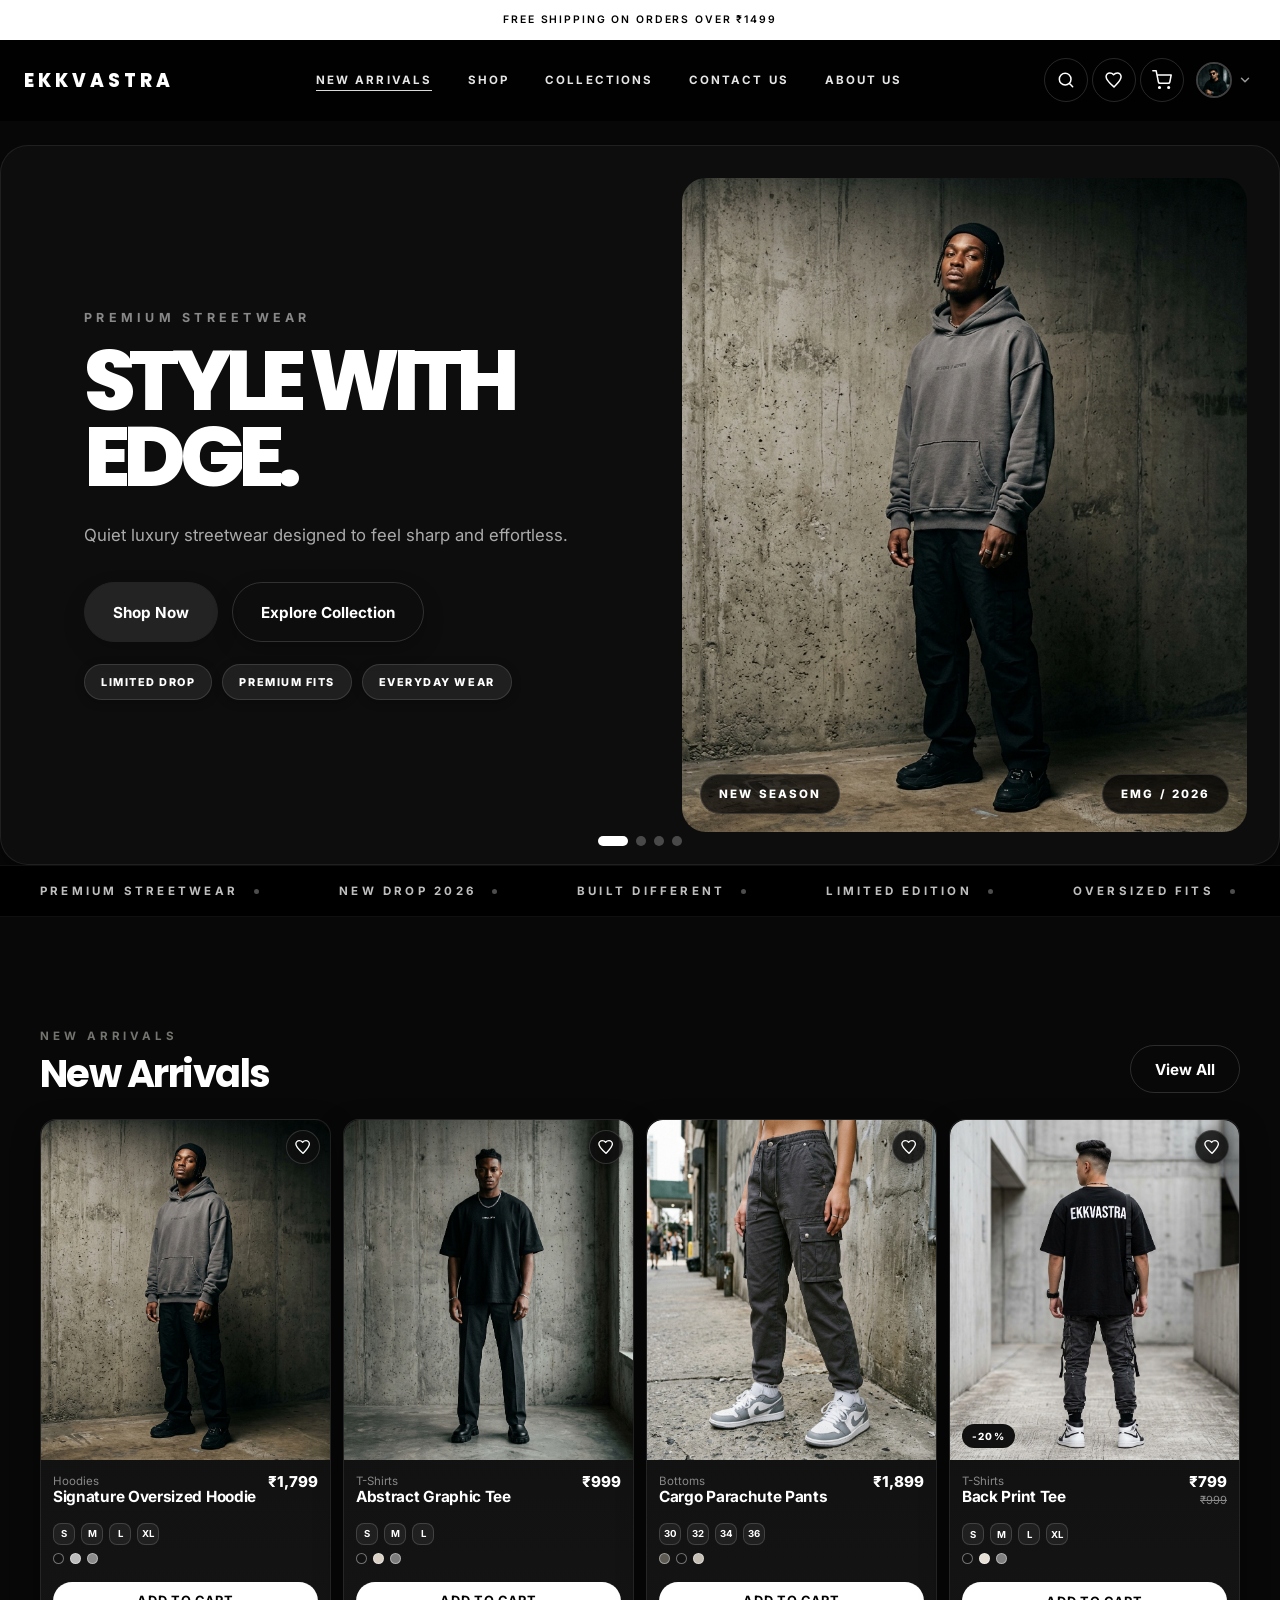
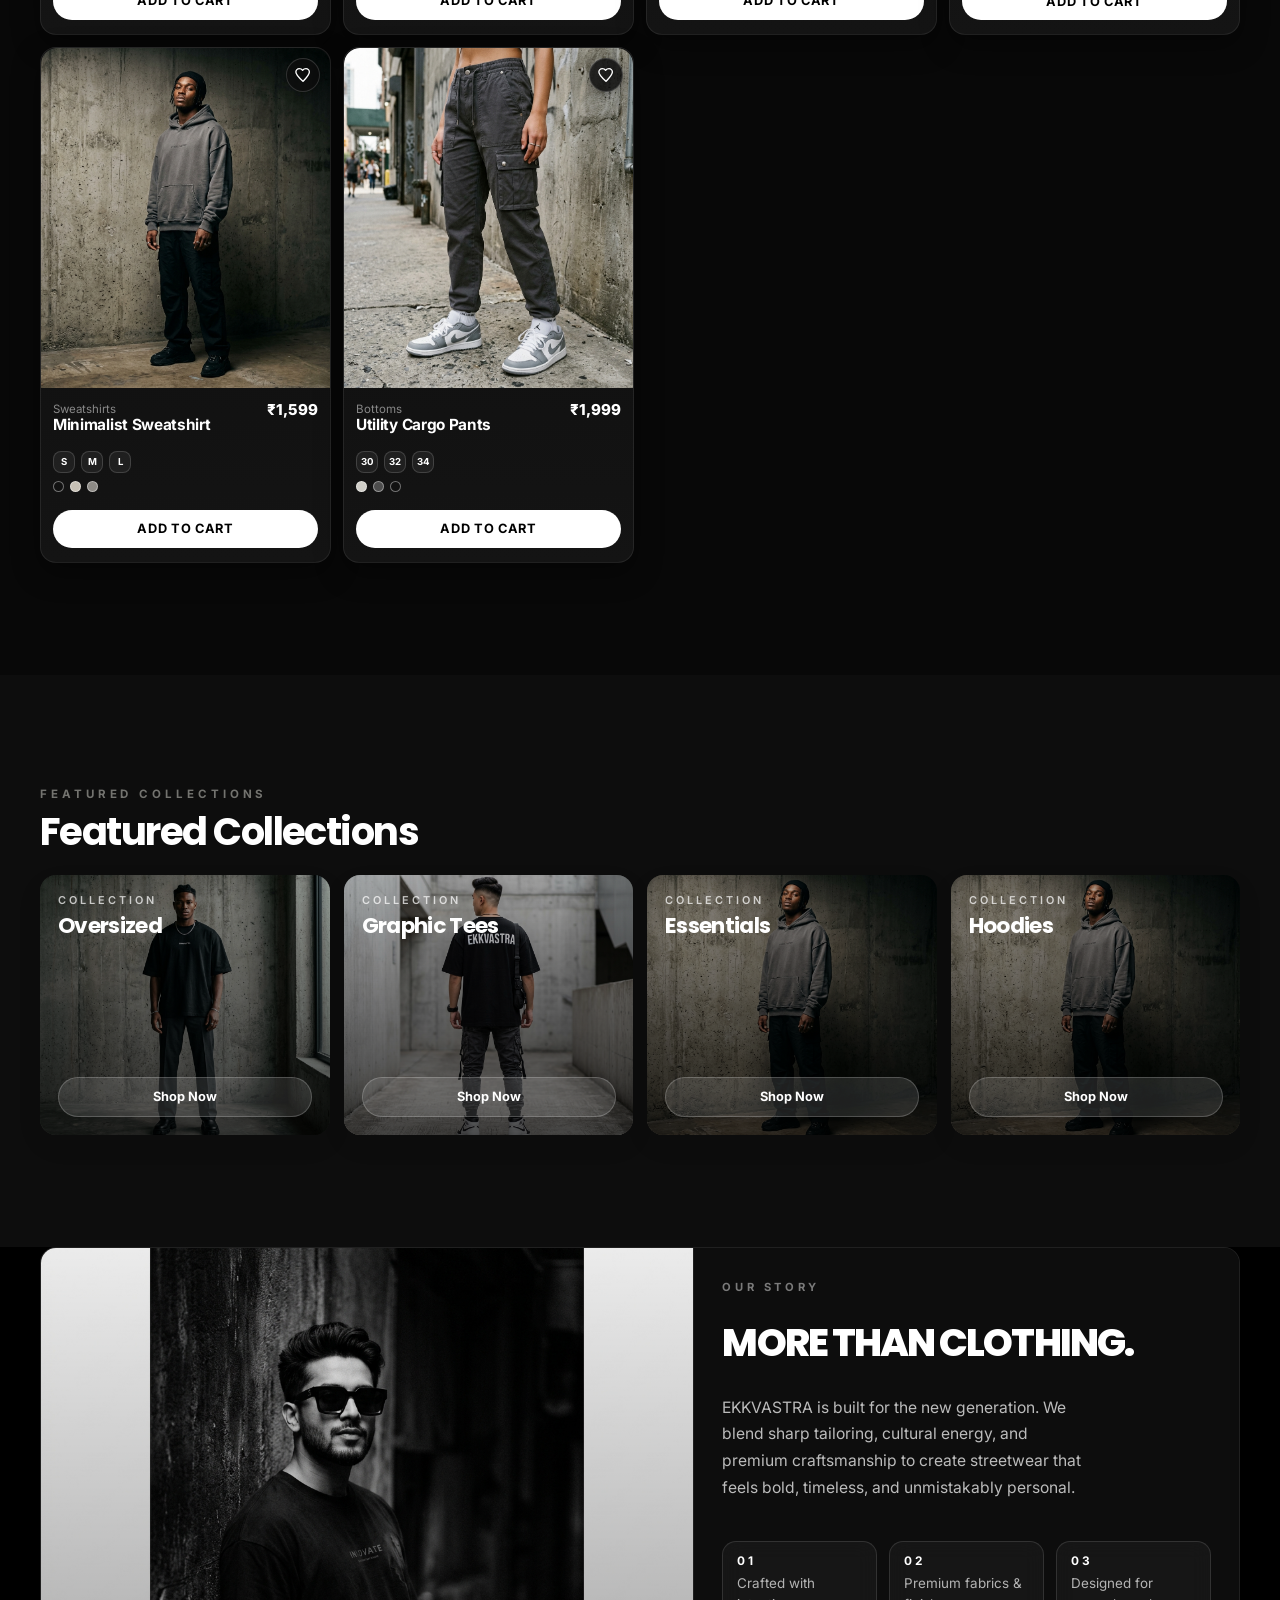
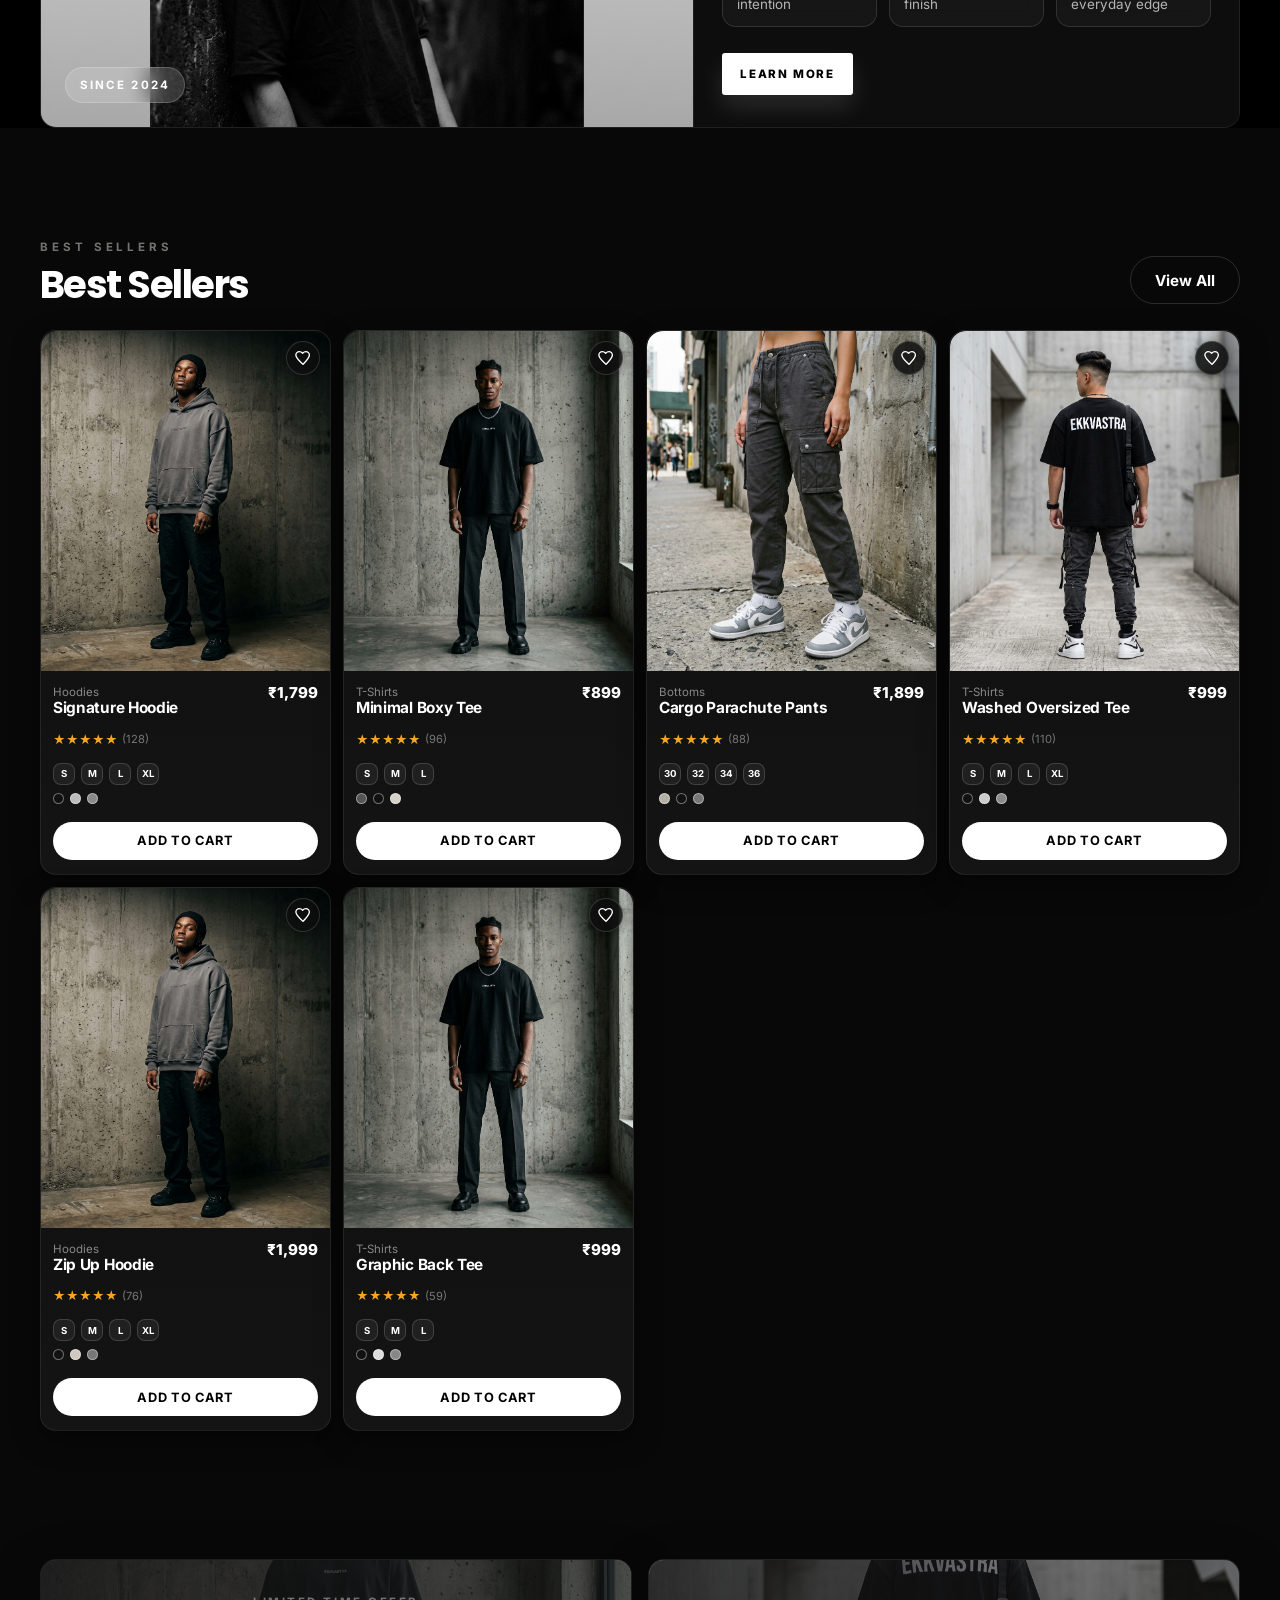
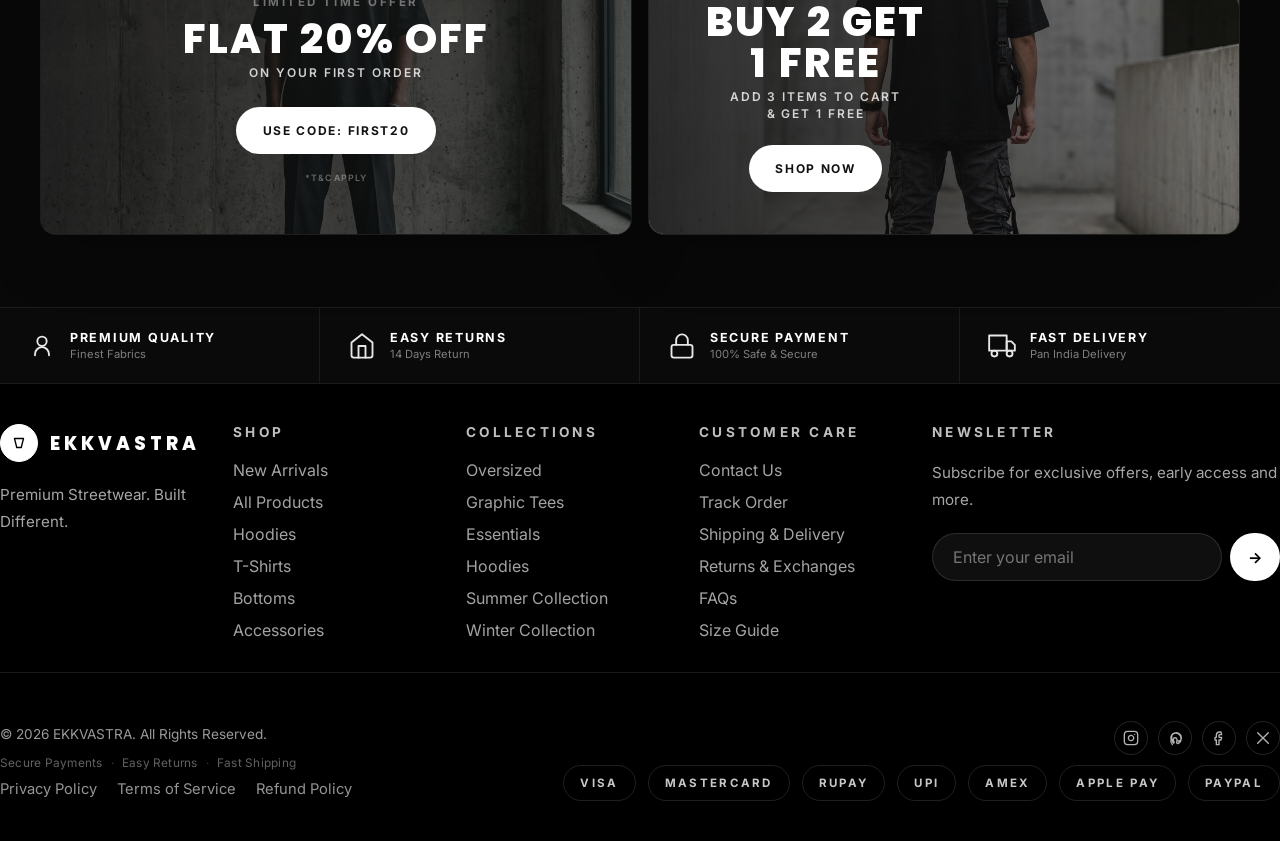
==== commit 7b3b232c: "code updated" ====
--- a/index.html
+++ b/index.html
@@ -38,7 +38,7 @@
             font-family: var(--font-sans);
             -webkit-font-smoothing: antialiased;
             max-width: 100%;
-            overflow-x: hidden;
+            overflow-x: clip;
         }
 
         html {
@@ -234,8 +234,8 @@
         }
 
         .sticky-header {
-            position: absolute;
-            top: 40px;
+            position: sticky;
+            top: 0;
             left: 0;
             right: 0;
             z-index: 70;
@@ -247,9 +247,7 @@
         }
 
         .sticky-header.scrolled {
-            position: fixed;
-            top: 0;
-            background: rgba(0, 0, 0, 0.7);
+            background: rgba(0, 0, 0, 0.75);
             backdrop-filter: blur(20px);
             -webkit-backdrop-filter: blur(20px);
             border-bottom: 1px solid rgba(255, 255, 255, 0.08);
@@ -734,6 +732,108 @@
             }
         }
 
+        /* Phone-only hero refinements (tighter spacing/sizing on top of the
+           tablet rules above, so 768-1023px is untouched). Same layout,
+           just denser, smaller and scaled down for small screens. */
+        @media (max-width: 767px) {
+            .hero-grid {
+                gap: 16px; /* badges -> image */
+                padding: 14px;
+                border-radius: 24px;
+                margin-top: 14px;
+                border-color: rgba(255, 255, 255, 0.1);
+                background: linear-gradient(165deg, #121212 0%, #0a0a0a 100%);
+                box-shadow: 0 20px 48px rgba(0, 0, 0, 0.38);
+            }
+
+            .hero-copy {
+                gap: 0; /* replaced by explicit margins below for finer control */
+                padding: 18px 22px 0; /* premium mobile gutter */
+            }
+
+            .hero-copy .eyebrow {
+                font-size: 0.75rem; /* 12px */
+                letter-spacing: 0.36em; /* slightly wider than desktop */
+            }
+
+            .hero-copy .title-lg {
+                font-size: clamp(2.5rem, 9vw, 2.625rem); /* ~40-42px */
+                line-height: 0.97;
+                letter-spacing: -0.01em; /* desktop's -0.08em is too tight at this size and collapses word gaps */
+                margin-top: 10px; /* tag -> heading */
+            }
+
+            .hero-copy .copy {
+                font-size: 1rem; /* 16px */
+                line-height: 1.6;
+                margin-top: 14px; /* heading -> description */
+            }
+
+            .hero-actions {
+                gap: 10px;
+                margin-top: 18px; /* description -> buttons */
+            }
+
+            .hero-actions .btn-primary,
+            .hero-actions .btn-secondary {
+                min-height: 48px;
+                padding: 0 20px;
+                font-size: 0.95rem;
+            }
+
+            .hero-actions .btn-secondary {
+                font-weight: 600; /* slightly less visual weight than primary */
+            }
+
+            .hero-meta-chips {
+                gap: 6px;
+                margin-top: 16px; /* buttons -> badges */
+            }
+
+            .hero-meta-chip {
+                padding: 8px 12px;
+                font-size: 0.64rem;
+            }
+
+            .hero-image {
+                min-height: 380px; /* larger visible image area */
+            }
+
+            .hero-image img {
+                object-position: center top; /* keeps the model's face/upper body in frame */
+            }
+
+            .hero-badge,
+            .hero-tag {
+                bottom: 14px;
+                padding: 10px 14px;
+                font-size: 0.66rem;
+            }
+
+            .hero-badge {
+                left: 14px;
+            }
+
+            .hero-tag {
+                right: 14px;
+            }
+
+            .hero-dots {
+                bottom: 14px; /* aligned with badge/tag */
+                gap: 6px;
+            }
+
+            .hero-dot {
+                width: 8px;
+                height: 8px;
+            }
+
+            .hero-dot.active {
+                width: 24px;
+                height: 8px;
+            }
+        }
+
         .product-grid-head {
             margin-bottom: 22px;
             display: flex;
@@ -2117,6 +2217,25 @@
             }
         }
 
+        @media (max-width: 767px) {
+            .footer-grid {
+                text-align: center;
+            }
+
+            .footer-links {
+                justify-items: center;
+            }
+
+            .newsletter > div {
+                width: 100%;
+            }
+
+            .footer-bottom {
+                align-items: center;
+                text-align: center;
+            }
+        }
+
         .payment-pill {
             display: inline-flex;
             align-items: center;
@@ -2139,7 +2258,7 @@
             bottom: 0;
             width: 100vw;
             height: 100vh;
-            z-index: 90;
+            z-index: 999;
             background: rgba(0, 0, 0, 0.72);
             backdrop-filter: blur(24px);
             -webkit-backdrop-filter: blur(24px);
@@ -2160,11 +2279,12 @@
             background: rgba(10, 10, 10, 0.98);
             backdrop-filter: blur(10px);
             -webkit-backdrop-filter: blur(10px);
-            padding: 24px;
+            padding: 28px 24px 24px;
             transform: translateX(100%);
             transition: transform 0.35s ease;
             display: flex;
             flex-direction: column;
+            overflow-y: auto;
             box-shadow: -18px 0 50px rgba(0, 0, 0, 0.5);
             border-left: 1px solid rgba(255, 255, 255, 0.08);
         }
@@ -2173,31 +2293,144 @@
             transform: translateX(0);
         }
 
+        .drawer-tagline {
+            margin: 20px 0 0;
+            font-size: 0.92rem;
+            line-height: 1.5;
+            color: rgba(255, 255, 255, 0.55);
+        }
+
+        .drawer-divider {
+            border: none;
+            border-top: 1px solid rgba(255, 255, 255, 0.1);
+            margin: 20px 0 4px;
+        }
+
         .drawer-links {
-            margin-top: 40px;
-            display: grid;
-            gap: 20px;
-        }
-
-        .drawer-links a {
-            font-size: 1.1rem;
+            display: flex;
+            flex-direction: column;
+        }
+
+        .drawer-link {
+            display: flex;
+            align-items: center;
+            gap: 14px;
+            padding: 16px 2px;
+            border-bottom: 1px solid rgba(255, 255, 255, 0.08);
+            color: #fff;
+            transition: opacity 0.2s ease;
+        }
+
+        .drawer-link:active {
+            opacity: 0.6;
+        }
+
+        .drawer-link-icon {
+            width: 20px;
+            height: 20px;
+            flex-shrink: 0;
+            display: flex;
+            align-items: center;
+            justify-content: center;
+            color: #fff;
+        }
+
+        .drawer-link-label {
+            flex: 1;
+            font-size: 1.02rem;
             font-weight: 700;
-            color: #fff;
-        }
-
-        .drawer-actions {
+        }
+
+        .drawer-badge-new {
+            display: inline-flex;
+            align-items: center;
+            justify-content: center;
+            padding: 5px 10px;
+            border-radius: 999px;
+            background: rgba(255, 255, 255, 0.12);
+            color: #fff;
+            font-size: 0.62rem;
+            font-weight: 800;
+            letter-spacing: 0.08em;
+            flex-shrink: 0;
+        }
+
+        .drawer-chevron {
+            flex-shrink: 0;
+            color: rgba(255, 255, 255, 0.35);
+        }
+
+        .drawer-section-label {
+            display: block;
+            margin-top: 20px;
+            font-size: 0.7rem;
+            font-weight: 700;
+            letter-spacing: 0.22em;
+            text-transform: uppercase;
+            color: rgba(255, 255, 255, 0.45);
+        }
+
+        .drawer-social {
+            display: flex;
+            align-items: center;
+            justify-content: flex-start;
+            gap: 26px;
+            margin-top: 18px;
+        }
+
+        .drawer-social a {
+            color: #fff;
+            display: flex;
+        }
+
+        .drawer-social a:active {
+            opacity: 0.6;
+        }
+
+        .drawer-quick-actions {
             margin-top: auto;
             display: grid;
             grid-template-columns: repeat(4, 1fr);
-            gap: 12px;
-            padding-top: 32px;
-        }
-
-        .drawer-actions .icon-btn {
-            width: 100%;
+            border: 1px solid rgba(255, 255, 255, 0.14);
+            border-radius: 18px;
+            overflow: hidden;
+        }
+
+        .drawer-quick-item {
+            display: flex;
+            flex-direction: column;
+            align-items: center;
+            justify-content: center;
+            gap: 6px;
+            padding: 14px 4px;
+            background: transparent;
+            border: none;
+            border-left: 1px solid rgba(255, 255, 255, 0.14);
+            color: #fff;
+            font-size: 0.7rem;
+            font-weight: 600;
+            text-align: center;
+        }
+
+        .drawer-quick-item:first-child {
+            border-left: none;
+        }
+
+        .drawer-quick-item:active {
             background: rgba(255, 255, 255, 0.06);
-            border-color: rgba(255, 255, 255, 0.15);
-            color: #fff;
+        }
+
+        .drawer-footer-mini {
+            margin-top: 24px;
+            padding-top: 20px;
+        }
+
+        .drawer-footer-mini p {
+            margin: 0;
+            text-align: center;
+            font-size: 0.74rem;
+            color: rgba(255, 255, 255, 0.4);
+            line-height: 1.8;
         }
 
         .sr-only {
@@ -2397,7 +2630,7 @@
 
         @media (max-width: 767px) {
             body {
-                overflow-x: hidden;
+                overflow-x: clip;
             }
 
             .announcement-bar {
@@ -2444,6 +2677,12 @@
         }
     </style>
     <link rel="stylesheet" href="search-overlay.css" />
+    <script>
+        // iOS Safari won't apply :active/:hover styles on tap unless a touch
+        // listener exists somewhere on the page -- this is what makes the
+        // card/footer tap-lift effects actually fire on a real phone.
+        document.addEventListener('touchstart', function () {}, { passive: true });
+    </script>
 </head>
 
 <body>
@@ -2493,7 +2732,7 @@
                     <span class="cart-badge">0</span>
                 </a>
                 <a href="account.html" class="nav-avatar-btn" aria-label="My Account">
-                    <img src="avatar_akash.png" alt="Account" class="nav-avatar-img" />
+                    <img src="images/avatar_akash.png" alt="Account" class="nav-avatar-img" />
                     <span class="nav-avatar-chevron">
                         <svg viewBox="0 0 24 24" width="14" height="14" fill="none" stroke="currentColor" stroke-width="2.5" stroke-linecap="round" stroke-linejoin="round">
                             <polyline points="6 9 12 15 18 9"></polyline>
@@ -2508,77 +2747,100 @@
                 </svg>
             </button>
         </div>
-
-        <div class="mobile-drawer" id="mobileDrawer" aria-hidden="true">
-            <div class="drawer-panel" role="dialog" aria-modal="true" aria-label="Mobile navigation">
-                <div class="drawer-top">
-                    <a href="#" class="logo" aria-label="EKKVASTRA home">
-                        <div class="logo-mark" style="background:#000;color:#fff;border-color:#000;">
-                            <svg viewBox="0 0 24 24" width="18" height="18" fill="none" stroke="currentColor"
-                                stroke-width="1.8">
-                                <path d="M6 6h12l-3 12H9L6 6z" stroke-linecap="round" stroke-linejoin="round"></path>
-                            </svg>
-                        </div>
-                        <span class="logo-text" style="color:#000;">EKKVASTRA</span>
-                    </a>
-                    <button class="icon-btn" id="closeBtn" aria-label="Close menu">
-                        <svg viewBox="0 0 24 24" width="18" height="18" fill="none" stroke="currentColor"
-                            stroke-width="1.8">
-                            <path d="M6 6l12 12M18 6L6 18" stroke-linecap="round"></path>
+    </header>
+
+    <div class="mobile-drawer" id="mobileDrawer" aria-hidden="true">
+        <div class="drawer-panel" role="dialog" aria-modal="true" aria-label="Mobile navigation">
+            <div class="drawer-top">
+                <a href="#" class="logo" aria-label="EKKVASTRA home">
+                    <div class="logo-mark">
+                        <svg viewBox="0 0 24 24" width="18" height="18" fill="none" stroke="currentColor" stroke-width="1.8">
+                            <path d="M6 6h12l-3 12H9L6 6z" stroke-linecap="round" stroke-linejoin="round"></path>
                         </svg>
-                    </button>
-                </div>
-
-                <div class="drawer-links">
-                    <a href="#new-arrivals">New Arrivals</a>
-                    <a href="shop.html">Shop</a>
-                    <a href="#collections">Collections</a>
-                    <a href="CONTACT.html">Contact Us</a>
-                    <a href="ABOUT.html">About Us</a>
-                </div>
-
-                <div class="drawer-actions">
-                    <button class="icon-btn" aria-label="Search">
-                        <svg viewBox="0 0 24 24" width="18" height="18" fill="none" stroke="currentColor"
-                            stroke-width="1.8">
-                            <circle cx="11" cy="11" r="7"></circle>
-                            <path d="M20 20l-3.5-3.5" stroke-linecap="round"></path>
-                        </svg>
-                    </button>
-                    <a href="LOGIN.html" class="icon-btn" aria-label="Account">
-                        <svg viewBox="0 0 24 24" width="18" height="18" fill="none" stroke="currentColor"
-                            stroke-width="1.8">
-                            <path d="M20 21a8 8 0 0 0-16 0" stroke-linecap="round"></path>
-                            <circle cx="12" cy="8" r="4"></circle>
-                        </svg>
-                    </a>
-                    <button class="icon-btn" aria-label="Wishlist">
-                        <svg viewBox="0 0 24 24" width="18" height="18" fill="none" stroke="currentColor"
-                            stroke-width="1.8">
-                            <path
-                                d="M12.1 20.3l-.1.1-.1-.1C6.1 15.2 2.5 11.9 2.5 8A4.5 4.5 0 0 1 7 3.5c1.74 0 3.41.81 4.5 2.09A5.96 5.96 0 0 1 16 3.5 4.5 4.5 0 0 1 20.5 8c0 3.95-3.64 7.24-8.4 12.3z"
-                                stroke-linecap="round" stroke-linejoin="round"></path>
-                        </svg>
-                    </button>
-                    <a href="cart.html" class="icon-btn" aria-label="Shopping Bag">
-                        <svg viewBox="0 0 24 24" width="18" height="18" fill="none" stroke="currentColor"
-                            stroke-width="1.8" stroke-linecap="round" stroke-linejoin="round">
-                            <circle cx="9" cy="21" r="1"></circle>
-                            <circle cx="20" cy="21" r="1"></circle>
-                            <path d="M1 1h4l2.68 13.39a2 2 0 0 0 2 1.61h9.72a2 2 0 0 0 2-1.61L23 6H6"></path>
-                        </svg>
-                    </a>
-                </div>
+                    </div>
+                    <span class="logo-text">EKKVASTRA</span>
+                </a>
+                <button class="icon-btn" id="closeBtn" aria-label="Close menu">
+                    <svg viewBox="0 0 24 24" width="18" height="18" fill="none" stroke="currentColor" stroke-width="1.8">
+                        <path d="M6 6l12 12M18 6L6 18" stroke-linecap="round"></path>
+                    </svg>
+                </button>
+            </div>
+
+            <p class="drawer-tagline">Premium Streetwear.<br>Built Different.</p>
+
+            <hr class="drawer-divider" />
+
+            <nav class="drawer-links">
+                <a href="#new-arrivals" class="drawer-link">
+                    <span class="drawer-link-icon"><span class="drawer-badge-new">NEW</span></span>
+                    <span class="drawer-link-label">New Arrivals</span>
+                    <span class="drawer-chevron"><svg viewBox="0 0 24 24" width="16" height="16" fill="none" stroke="currentColor" stroke-width="1.8" stroke-linecap="round" stroke-linejoin="round"><polyline points="9 6 15 12 9 18"></polyline></svg></span>
+                </a>
+                <a href="shop.html" class="drawer-link">
+                    <span class="drawer-link-icon"><svg viewBox="0 0 24 24" width="18" height="18" fill="none" stroke="currentColor" stroke-width="1.8" stroke-linecap="round" stroke-linejoin="round"><path d="M6 7h12l1 14H5L6 7z"></path><path d="M9 7a3 3 0 0 1 6 0"></path></svg></span>
+                    <span class="drawer-link-label">Shop</span>
+                    <span class="drawer-chevron"><svg viewBox="0 0 24 24" width="16" height="16" fill="none" stroke="currentColor" stroke-width="1.8" stroke-linecap="round" stroke-linejoin="round"><polyline points="9 6 15 12 9 18"></polyline></svg></span>
+                </a>
+                <a href="#collections" class="drawer-link">
+                    <span class="drawer-link-icon"><svg viewBox="0 0 24 24" width="18" height="18" fill="none" stroke="currentColor" stroke-width="1.8" stroke-linecap="round" stroke-linejoin="round"><rect x="3" y="3" width="7" height="7" rx="1"></rect><rect x="14" y="3" width="7" height="7" rx="1"></rect><rect x="3" y="14" width="7" height="7" rx="1"></rect><rect x="14" y="14" width="7" height="7" rx="1"></rect></svg></span>
+                    <span class="drawer-link-label">Collections</span>
+                    <span class="drawer-chevron"><svg viewBox="0 0 24 24" width="16" height="16" fill="none" stroke="currentColor" stroke-width="1.8" stroke-linecap="round" stroke-linejoin="round"><polyline points="9 6 15 12 9 18"></polyline></svg></span>
+                </a>
+                <a href="CONTACT.html" class="drawer-link">
+                    <span class="drawer-link-icon"><svg viewBox="0 0 24 24" width="18" height="18" fill="none" stroke="currentColor" stroke-width="1.8" stroke-linecap="round" stroke-linejoin="round"><path d="M3 13a9 9 0 0 1 18 0"></path><path d="M21 13v4a2 2 0 0 1-2 2h-1a2 2 0 0 1-2-2v-3a2 2 0 0 1 2-2h3z"></path><path d="M3 13v4a2 2 0 0 0 2 2h1a2 2 0 0 0 2-2v-3a2 2 0 0 0-2-2H3z"></path></svg></span>
+                    <span class="drawer-link-label">Contact Us</span>
+                    <span class="drawer-chevron"><svg viewBox="0 0 24 24" width="16" height="16" fill="none" stroke="currentColor" stroke-width="1.8" stroke-linecap="round" stroke-linejoin="round"><polyline points="9 6 15 12 9 18"></polyline></svg></span>
+                </a>
+                <a href="ABOUT.html" class="drawer-link">
+                    <span class="drawer-link-icon"><svg viewBox="0 0 24 24" width="18" height="18" fill="none" stroke="currentColor" stroke-width="1.8" stroke-linecap="round" stroke-linejoin="round"><path d="M20 21a8 8 0 0 0-16 0" stroke-linecap="round"></path><circle cx="12" cy="8" r="4"></circle></svg></span>
+                    <span class="drawer-link-label">About Us</span>
+                    <span class="drawer-chevron"><svg viewBox="0 0 24 24" width="16" height="16" fill="none" stroke="currentColor" stroke-width="1.8" stroke-linecap="round" stroke-linejoin="round"><polyline points="9 6 15 12 9 18"></polyline></svg></span>
+                </a>
+            </nav>
+
+            <span class="drawer-section-label">Follow Us</span>
+            <div class="drawer-social">
+                <a href="#" aria-label="Instagram"><svg viewBox="0 0 24 24" width="22" height="22" fill="none" stroke="currentColor" stroke-width="1.8" stroke-linecap="round" stroke-linejoin="round"><rect x="2" y="2" width="20" height="20" rx="5" ry="5"></rect><path d="M16 11.37A4 4 0 1 1 12.63 8 4 4 0 0 1 16 11.37z"></path><line x1="17.5" y1="6.5" x2="17.51" y2="6.5"></line></svg></a>
+                <a href="#" aria-label="Pinterest"><svg viewBox="0 0 24 24" width="22" height="22" fill="none" stroke="currentColor" stroke-width="1.8" stroke-linecap="round" stroke-linejoin="round"><path d="M8 22a9 9 0 0 1-1.91-8.3A7.5 7.5 0 0 1 12 4.5a8.38 8.38 0 0 1 9 9 7.26 7.26 0 0 1-4.25 6.66c-1.12.5-2.24-.29-2.24-1.5v-1a5.83 5.83 0 0 0 .5-3.5c-.32-1.5-1.5-2.5-3-2.5a2.5 2.5 0 0 0-2.5 2.5 6 6 0 0 0 1 3.5c.34.5.21 1.5-.5 2S8.5 17 8 16c-.5-1-1-3-1-5a7 7 0 0 1 7-7 7.5 7.5 0 0 1 7.5 7.5c0 2.5-1.5 5-4.5 5a2 2 0 0 1-2-2"></path></svg></a>
+                <a href="#" aria-label="Facebook"><svg viewBox="0 0 24 24" width="22" height="22" fill="none" stroke="currentColor" stroke-width="1.8" stroke-linecap="round" stroke-linejoin="round"><path d="M15 3h-2a5 5 0 0 0-5 5v3H6v4h2v7h4v-7h3l1-4h-4V8a1 1 0 0 1 1-1h3z"></path></svg></a>
+                <a href="#" aria-label="X (Twitter)"><svg viewBox="0 0 24 24" width="22" height="22" fill="none" stroke="currentColor" stroke-width="1.8" stroke-linecap="round" stroke-linejoin="round"><path d="M4 4l16 16M20 4L4 20"></path></svg></a>
+            </div>
+
+            <hr class="drawer-divider" />
+
+            <div class="drawer-quick-actions">
+                <button class="drawer-quick-item" aria-label="Search">
+                    <svg viewBox="0 0 24 24" width="19" height="19" fill="none" stroke="currentColor" stroke-width="1.8" stroke-linecap="round" stroke-linejoin="round"><circle cx="11" cy="11" r="7"></circle><path d="M20 20l-3.5-3.5"></path></svg>
+                    <span>Search</span>
+                </button>
+                <a href="LOGIN.html" class="drawer-quick-item">
+                    <svg viewBox="0 0 24 24" width="19" height="19" fill="none" stroke="currentColor" stroke-width="1.8" stroke-linecap="round" stroke-linejoin="round"><path d="M20 21a8 8 0 0 0-16 0"></path><circle cx="12" cy="8" r="4"></circle></svg>
+                    <span>Account</span>
+                </a>
+                <a href="wishlist.html" class="drawer-quick-item">
+                    <svg viewBox="0 0 24 24" width="19" height="19" fill="none" stroke="currentColor" stroke-width="1.8" stroke-linecap="round" stroke-linejoin="round"><path d="M12.1 20.3l-.1.1-.1-.1C6.1 15.2 2.5 11.9 2.5 8A4.5 4.5 0 0 1 7 3.5c1.74 0 3.41.81 4.5 2.09A5.96 5.96 0 0 1 16 3.5 4.5 4.5 0 0 1 20.5 8c0 3.95-3.64 7.24-8.4 12.3z"></path></svg>
+                    <span>Wishlist</span>
+                </a>
+                <a href="cart.html" class="drawer-quick-item">
+                    <svg viewBox="0 0 24 24" width="19" height="19" fill="none" stroke="currentColor" stroke-width="1.8" stroke-linecap="round" stroke-linejoin="round"><circle cx="9" cy="21" r="1"></circle><circle cx="20" cy="21" r="1"></circle><path d="M1 1h4l2.68 13.39a2 2 0 0 0 2 1.61h9.72a2 2 0 0 0 2-1.61L23 6H6"></path></svg>
+                    <span>Cart (<span id="drawerCartCount">0</span>)</span>
+                </a>
+            </div>
+
+            <div class="drawer-footer-mini">
+                <p>&copy; 2026 Ekkvastra. All Rights Reserved.</p>
+                <p>Privacy Policy &middot; Terms &amp; Conditions</p>
             </div>
         </div>
-    </header>
+    </div>
 
     <main id="content">
         <section class="hero-wrap">
             <div class="hero-grid" id="heroGrid">
                 <div class="hero-copy reveal" id="heroCopy">
                     <div class="eyebrow" id="heroEyebrow">PREMIUM STREETWEAR</div>
-                    <h1 class="title-lg" id="heroTitle">STYLE WITH EDGE.</h1>
+                    <h1 class="title-lg" id="heroTitle">STYLE WITH EDGE</h1>
                     <p class="copy" id="heroText">Quiet luxury streetwear designed to feel sharp and effortless.</p>
 
                     <div class="hero-actions">
@@ -2595,7 +2857,7 @@
 
                 <div class="hero-image">
                     <img id="heroImage"
-                        src="ekkvastra_hoodie.png"
+                        src="images/ekkvastra_hoodie.png"
                         alt="Premium streetwear hero image" />
                     <div class="hero-badge">New Season</div>
                     <div class="hero-tag">EMG / 2026</div>
@@ -2660,7 +2922,7 @@
             <div class="page-shell">
                 <div class="story-grid">
                     <div class="story-image reveal-left">
-                        <img src="founder_portrait.png"
+                        <img src="images/founder_portrait.png"
                             alt="EKKVASTRA story" />
                         <div class="story-image-badge">Since 2024</div>
                     </div>
@@ -2713,7 +2975,7 @@
                 <div class="promo-grid reveal">
                     <div class="promo-card promo-card--dark promo-card--centered reveal delay-1">
                         <div class="promo-bg">
-                            <img src="ekkvastra_front_print_tee.png" alt="EKKVASTRA Front Print Tee" loading="lazy" />
+                            <img src="images/ekkvastra_front_print_tee.png" alt="EKKVASTRA Front Print Tee" loading="lazy" />
                         </div>
                         <div class="promo-overlay"></div>
                         <p class="promo-label">Limited Time Offer</p>
@@ -2724,7 +2986,7 @@
                     </div>
                     <div class="promo-card promo-card--dark promo-card--split reveal delay-2">
                         <div class="promo-bg">
-                            <img src="ekkvastra_back_print_tee.png" alt="EKKVASTRA Back Print Tee" loading="lazy" />
+                            <img src="images/ekkvastra_back_print_tee.png" alt="EKKVASTRA Back Print Tee" loading="lazy" />
                         </div>
                         <div class="promo-overlay-split"></div>
                         <div class="promo-split-content">
@@ -2862,18 +3124,32 @@
             </div>
 
             <div class="footer-bottom reveal" style="margin-top:24px;">
-                <div style="display:flex;flex-wrap:wrap;gap:20px;">
-                    <a href="#" style="color:rgba(255,255,255,.58);">Privacy Policy</a>
-                    <a href="#" style="color:rgba(255,255,255,.58);">Terms of Service</a>
-                    <a href="#" style="color:rgba(255,255,255,.58);">Refund Policy</a>
+                <div class="footer-bottom-legal">
+                    <p class="footer-copyright">&copy; 2026 EKKVASTRA. All Rights Reserved.</p>
+                    <p class="footer-trust-line">Secure Payments<span class="dot">&middot;</span>Easy Returns<span class="dot">&middot;</span>Fast Shipping</p>
+                    <div style="display:flex;flex-wrap:wrap;gap:20px;">
+                        <a href="#" style="color:rgba(255,255,255,.58);">Privacy Policy</a>
+                        <a href="#" style="color:rgba(255,255,255,.58);">Terms of Service</a>
+                        <a href="#" style="color:rgba(255,255,255,.58);">Refund Policy</a>
+                    </div>
                 </div>
 
-                <div style="display:flex;flex-wrap:wrap;gap:12px;">
-                    <span class="payment-pill">Amex</span>
-                    <span class="payment-pill">Apple Pay</span>
-                    <span class="payment-pill">Mastercard</span>
-                    <span class="payment-pill">PayPal</span>
-                    <span class="payment-pill">Visa</span>
+                <div class="footer-bottom-meta">
+                    <div class="footer-social">
+                        <a href="#" aria-label="Instagram"><svg viewBox="0 0 24 24" width="16" height="16" fill="none" stroke="currentColor" stroke-width="2" stroke-linecap="round" stroke-linejoin="round"><rect x="2" y="2" width="20" height="20" rx="5" ry="5"/><path d="M16 11.37A4 4 0 1 1 12.63 8 4 4 0 0 1 16 11.37z"/><line x1="17.5" y1="6.5" x2="17.51" y2="6.5"/></svg></a>
+                        <a href="#" aria-label="Pinterest"><svg viewBox="0 0 24 24" width="16" height="16" fill="none" stroke="currentColor" stroke-width="2" stroke-linecap="round" stroke-linejoin="round"><path d="M8 22a9 9 0 0 1-1.91-8.3A7.5 7.5 0 0 1 12 4.5a8.38 8.38 0 0 1 9 9 7.26 7.26 0 0 1-4.25 6.66c-1.12.5-2.24-.29-2.24-1.5v-1a5.83 5.83 0 0 0 .5-3.5c-.32-1.5-1.5-2.5-3-2.5a2.5 2.5 0 0 0-2.5 2.5 6 6 0 0 0 1 3.5c.34.5.21 1.5-.5 2S8.5 17 8 16c-.5-1-1-3-1-5a7 7 0 0 1 7-7 7.5 7.5 0 0 1 7.5 7.5c0 2.5-1.5 5-4.5 5a2 2 0 0 1-2-2"/></svg></a>
+                        <a href="#" aria-label="Facebook"><svg viewBox="0 0 24 24" width="16" height="16" fill="none" stroke="currentColor" stroke-width="2" stroke-linecap="round" stroke-linejoin="round"><path d="M15 3h-2a5 5 0 0 0-5 5v3H6v4h2v7h4v-7h3l1-4h-4V8a1 1 0 0 1 1-1h3z"/></svg></a>
+                        <a href="#" aria-label="X (Twitter)"><svg viewBox="0 0 24 24" width="16" height="16" fill="none" stroke="currentColor" stroke-width="2" stroke-linecap="round" stroke-linejoin="round"><path d="M4 4l16 16M20 4L4 20"/></svg></a>
+                    </div>
+                    <div style="display:flex;flex-wrap:wrap;gap:12px;">
+                        <span class="payment-pill">Visa</span>
+                        <span class="payment-pill">Mastercard</span>
+                        <span class="payment-pill">RuPay</span>
+                        <span class="payment-pill">UPI</span>
+                        <span class="payment-pill">Amex</span>
+                        <span class="payment-pill">Apple Pay</span>
+                        <span class="payment-pill">PayPal</span>
+                    </div>
                 </div>
             </div>
         </div>
@@ -2886,51 +3162,51 @@
                 eyebrow: "PREMIUM STREETWEAR",
                 title: "STYLE WITH EDGE.",
                 text: "Quiet luxury streetwear designed to feel sharp and effortless.",
-                image: "ekkvastra_hoodie.png"
+                image: "images/ekkvastra_hoodie.png"
             },
             {
                 eyebrow: "LIMITED DROP",
                 title: "OWN THE LOOK.",
                 text: "Clean silhouettes, strong layers, and everyday essentials.",
-                image: "ekkvastra_front_print_tee.png"
+                image: "images/ekkvastra_front_print_tee.png"
             },
             {
                 eyebrow: "NEW SEASON",
                 title: "BUILT DIFFERENT.",
                 text: "Premium pieces made for elevated everyday wear.",
-                image: "ekkvastra_cargo.png"
+                image: "images/ekkvastra_cargo.png"
             },
             {
                 eyebrow: "ESSENTIALS",
                 title: "EKKVASTRA DROP.",
                 text: "Discover the latest oversized trends and premium graphic tees.",
-                image: "ekkvastra_back_print_tee.png"
+                image: "images/ekkvastra_back_print_tee.png"
             }
         ];
 
         const newArrivals = [
-            { id: "idx-1", name: "Signature Oversized Hoodie", category: "Hoodies", price: "1,799", image: "ekkvastra_hoodie.png", hoverImage: "ekkvastra_back_print_tee.png", colors: ["#111", "#bbb", "#8a8a8a"], sizes: ["S", "M", "L", "XL"] },
-            { id: "idx-2", name: "Abstract Graphic Tee", category: "T-Shirts", price: "999", image: "ekkvastra_front_print_tee.png", hoverImage: "ekkvastra_back_print_tee.png", colors: ["#111", "#d8d0c4", "#7b7b7b"], sizes: ["S", "M", "L"] },
-            { id: "idx-3", name: "Cargo Parachute Pants", category: "Bottoms", price: "1,899", image: "ekkvastra_cargo.png", hoverImage: "ekkvastra_front_print_tee.png", colors: ["#5c5a52", "#111", "#c4bdb3"], sizes: ["30", "32", "34", "36"] },
-            { id: "idx-4", name: "Back Print Tee", category: "T-Shirts", price: "799", oldPrice: "999", badge: "-20%", image: "ekkvastra_back_print_tee.png", hoverImage: "ekkvastra_front_print_tee.png", colors: ["#111", "#e5dfd6", "#7f7f7f"], sizes: ["S", "M", "L", "XL"] },
-            { id: "idx-5", name: "Minimalist Sweatshirt", category: "Sweatshirts", price: "1,599", image: "ekkvastra_hoodie.png", hoverImage: "ekkvastra_back_print_tee.png", colors: ["#111", "#c7c0b5", "#8d8a85"], sizes: ["S", "M", "L"] },
-            { id: "idx-6", name: "Utility Cargo Pants", category: "Bottoms", price: "1,999", image: "ekkvastra_cargo.png", hoverImage: "ekkvastra_front_print_tee.png", colors: ["#d0cec8", "#4d4d4d", "#111"], sizes: ["30", "32", "34"] },
+            { id: "idx-1", name: "Signature Oversized Hoodie", category: "Hoodies", price: "1,799", image: "images/ekkvastra_hoodie.png", hoverImage: "images/ekkvastra_back_print_tee.png", colors: ["#111", "#bbb", "#8a8a8a"], sizes: ["S", "M", "L", "XL"] },
+            { id: "idx-2", name: "Abstract Graphic Tee", category: "T-Shirts", price: "999", image: "images/ekkvastra_front_print_tee.png", hoverImage: "images/ekkvastra_back_print_tee.png", colors: ["#111", "#d8d0c4", "#7b7b7b"], sizes: ["S", "M", "L"] },
+            { id: "idx-3", name: "Cargo Parachute Pants", category: "Bottoms", price: "1,899", image: "images/ekkvastra_cargo.png", hoverImage: "images/ekkvastra_front_print_tee.png", colors: ["#5c5a52", "#111", "#c4bdb3"], sizes: ["30", "32", "34", "36"] },
+            { id: "idx-4", name: "Back Print Tee", category: "T-Shirts", price: "799", oldPrice: "999", badge: "-20%", image: "images/ekkvastra_back_print_tee.png", hoverImage: "images/ekkvastra_front_print_tee.png", colors: ["#111", "#e5dfd6", "#7f7f7f"], sizes: ["S", "M", "L", "XL"] },
+            { id: "idx-5", name: "Minimalist Sweatshirt", category: "Sweatshirts", price: "1,599", image: "images/ekkvastra_hoodie.png", hoverImage: "images/ekkvastra_back_print_tee.png", colors: ["#111", "#c7c0b5", "#8d8a85"], sizes: ["S", "M", "L"] },
+            { id: "idx-6", name: "Utility Cargo Pants", category: "Bottoms", price: "1,999", image: "images/ekkvastra_cargo.png", hoverImage: "images/ekkvastra_front_print_tee.png", colors: ["#d0cec8", "#4d4d4d", "#111"], sizes: ["30", "32", "34"] },
         ];
 
         const collections = [
-            { title: "Oversized", image: "ekkvastra_front_print_tee.png" },
-            { title: "Graphic Tees", image: "ekkvastra_back_print_tee.png" },
-            { title: "Essentials", image: "ekkvastra_hoodie.png" },
-            { title: "Hoodies", image: "ekkvastra_hoodie.png" },
+            { title: "Oversized", image: "images/ekkvastra_front_print_tee.png" },
+            { title: "Graphic Tees", image: "images/ekkvastra_back_print_tee.png" },
+            { title: "Essentials", image: "images/ekkvastra_hoodie.png" },
+            { title: "Hoodies", image: "images/ekkvastra_hoodie.png" },
         ];
 
         const bestSellers = [
-            { id: "idx-7", name: "Signature Hoodie", category: "Hoodies", price: "1,799", rating: { stars: 5, count: 128 }, image: "ekkvastra_hoodie.png", hoverImage: "ekkvastra_back_print_tee.png", colors: ["#111", "#bbb", "#8a8a8a"], sizes: ["S", "M", "L", "XL"] },
-            { id: "idx-8", name: "Minimal Boxy Tee", category: "T-Shirts", price: "899", rating: { stars: 5, count: 96 }, image: "ekkvastra_front_print_tee.png", hoverImage: "ekkvastra_back_print_tee.png", colors: ["#555", "#111", "#d7d2c8"], sizes: ["S", "M", "L"] },
-            { id: "idx-9", name: "Cargo Parachute Pants", category: "Bottoms", price: "1,899", rating: { stars: 5, count: 88 }, image: "ekkvastra_cargo.png", hoverImage: "ekkvastra_front_print_tee.png", colors: ["#b5b0a6", "#111", "#777"], sizes: ["30", "32", "34", "36"] },
-            { id: "idx-10", name: "Washed Oversized Tee", category: "T-Shirts", price: "999", rating: { stars: 5, count: 110 }, image: "ekkvastra_back_print_tee.png", hoverImage: "ekkvastra_front_print_tee.png", colors: ["#111", "#ccc", "#8c8c8c"], sizes: ["S", "M", "L", "XL"] },
-            { id: "idx-11", name: "Zip Up Hoodie", category: "Hoodies", price: "1,999", rating: { stars: 5, count: 76 }, image: "ekkvastra_hoodie.png", hoverImage: "ekkvastra_back_print_tee.png", colors: ["#111", "#cfc8bf", "#777"], sizes: ["S", "M", "L", "XL"] },
-            { id: "idx-12", name: "Graphic Back Tee", category: "T-Shirts", price: "999", rating: { stars: 5, count: 59 }, image: "ekkvastra_front_print_tee.png", hoverImage: "ekkvastra_back_print_tee.png", colors: ["#111", "#ddd", "#878787"], sizes: ["S", "M", "L"] }
+            { id: "idx-7", name: "Signature Hoodie", category: "Hoodies", price: "1,799", rating: { stars: 5, count: 128 }, image: "images/ekkvastra_hoodie.png", hoverImage: "images/ekkvastra_back_print_tee.png", colors: ["#111", "#bbb", "#8a8a8a"], sizes: ["S", "M", "L", "XL"] },
+            { id: "idx-8", name: "Minimal Boxy Tee", category: "T-Shirts", price: "899", rating: { stars: 5, count: 96 }, image: "images/ekkvastra_front_print_tee.png", hoverImage: "images/ekkvastra_back_print_tee.png", colors: ["#555", "#111", "#d7d2c8"], sizes: ["S", "M", "L"] },
+            { id: "idx-9", name: "Cargo Parachute Pants", category: "Bottoms", price: "1,899", rating: { stars: 5, count: 88 }, image: "images/ekkvastra_cargo.png", hoverImage: "images/ekkvastra_front_print_tee.png", colors: ["#b5b0a6", "#111", "#777"], sizes: ["30", "32", "34", "36"] },
+            { id: "idx-10", name: "Washed Oversized Tee", category: "T-Shirts", price: "999", rating: { stars: 5, count: 110 }, image: "images/ekkvastra_back_print_tee.png", hoverImage: "images/ekkvastra_front_print_tee.png", colors: ["#111", "#ccc", "#8c8c8c"], sizes: ["S", "M", "L", "XL"] },
+            { id: "idx-11", name: "Zip Up Hoodie", category: "Hoodies", price: "1,999", rating: { stars: 5, count: 76 }, image: "images/ekkvastra_hoodie.png", hoverImage: "images/ekkvastra_back_print_tee.png", colors: ["#111", "#cfc8bf", "#777"], sizes: ["S", "M", "L", "XL"] },
+            { id: "idx-12", name: "Graphic Back Tee", category: "T-Shirts", price: "999", rating: { stars: 5, count: 59 }, image: "images/ekkvastra_front_print_tee.png", hoverImage: "images/ekkvastra_back_print_tee.png", colors: ["#111", "#ddd", "#878787"], sizes: ["S", "M", "L"] }
         ];
 
         function icon(type, size = 20) {
@@ -3031,12 +3307,14 @@
             updateCartBadgeCount();
         }
         function updateCartBadgeCount() {
+            const count = getCart().reduce((sum, item) => sum + (item.quantity || 0), 0);
             const badge = document.querySelector('.cart-badge');
             if (badge) {
-                const count = getCart().reduce((sum, item) => sum + (item.quantity || 0), 0);
                 badge.textContent = count;
                 badge.style.display = count > 0 ? 'grid' : 'none';
             }
+            const drawerCount = document.getElementById('drawerCartCount');
+            if (drawerCount) drawerCount.textContent = count;
         }
 
         function addHomeCart(e, rawProduct) {
@@ -3125,6 +3403,7 @@
         function toggleMobileDrawer(open) {
             mobileDrawer.classList.toggle("open", open);
             mobileDrawer.setAttribute("aria-hidden", String(!open));
+            document.body.classList.toggle("drawer-open", open);
         }
 
         menuBtn.addEventListener("click", () => toggleMobileDrawer(true));
@@ -3137,9 +3416,15 @@
             }
         });
 
-        document.querySelectorAll(".drawer-links a").forEach((a) =>
+        document.querySelectorAll(".drawer-links a, .drawer-quick-actions a").forEach((a) =>
             a.addEventListener("click", () => toggleMobileDrawer(false))
         );
+
+        window.addEventListener("keydown", (e) => {
+            if (e.key === "Escape" && mobileDrawer.classList.contains("open")) {
+                toggleMobileDrawer(false);
+            }
+        });
 
         function createRipple(event) {
             const target = event.currentTarget;
@@ -3333,7 +3618,7 @@
 
             modal.innerHTML = `
                 <div class="details-modal-container">
-                    <button class="details-close-btn" onclick="closeDetailModal()" aria-label="Close details">&times;</button>
+                    <button class="details-close-btn" onclick="closeDetailModal()" aria-label="Close details"><svg viewBox="0 0 24 24" width="16" height="16" fill="none" stroke="currentColor" stroke-width="2" stroke-linecap="round"><path d="M6 6l12 12M18 6L6 18"></path></svg></button>
                     <div class="details-media">
                         <img id="modalProductImage" src="${product.image}" alt="${product.name}" />
                     </div>
@@ -3475,9 +3760,9 @@
                 searchOpenBtns.forEach(btn => {
                     btn.addEventListener('click', (e) => {
                         e.preventDefault();
+                        if (typeof toggleMobileDrawer === 'function') toggleMobileDrawer(false);
                         searchOverlay.classList.add('open');
                         searchOverlay.setAttribute('aria-hidden', 'false');
-                        document.body.style.overflow = 'hidden'; // prevent bg scroll
                         setTimeout(() => searchInput?.focus(), 100);
                     });
                 });
@@ -3485,7 +3770,6 @@
                 closeSearchBtn.addEventListener('click', () => {
                     searchOverlay.classList.remove('open');
                     searchOverlay.setAttribute('aria-hidden', 'true');
-                    document.body.style.overflow = ''; // restore bg scroll
                 });
 
                 // ESC key to close search overlay
@@ -3493,7 +3777,6 @@
                     if (e.key === 'Escape' && searchOverlay.classList.contains('open')) {
                         searchOverlay.classList.remove('open');
                         searchOverlay.setAttribute('aria-hidden', 'true');
-                        document.body.style.overflow = '';
                     }
                 });
 
@@ -3675,7 +3958,7 @@
                             <!-- Card 1 -->
                             <div class="suggested-card">
                                 <div class="suggested-img-wrap">
-                                    <img src="ekkvastra_front_print_tee.png" alt="OVERSIZED TEE">
+                                    <img src="images/ekkvastra_front_print_tee.png" alt="OVERSIZED TEE">
                                     <button class="suggested-wishlist" aria-label="Wishlist"><svg viewBox="0 0 24 24" width="16" height="16" fill="none" stroke="currentColor" stroke-width="2"><path d="M20.84 4.61a5.5 5.5 0 0 0-7.78 0L12 5.67l-1.06-1.06a5.5 5.5 0 0 0-7.78 7.78l1.06 1.06L12 21.23l7.78-7.78 1.06-1.06a5.5 5.5 0 0 0 0-7.78z"/></svg></button>
                                 </div>
                                 <div class="suggested-info">
@@ -3692,7 +3975,7 @@
                             <!-- Card 2 -->
                             <div class="suggested-card">
                                 <div class="suggested-img-wrap">
-                                    <img src="ekkvastra_hoodie.png" alt="SIGNATURE HOODIE">
+                                    <img src="images/ekkvastra_hoodie.png" alt="SIGNATURE HOODIE">
                                     <button class="suggested-wishlist" aria-label="Wishlist"><svg viewBox="0 0 24 24" width="16" height="16" fill="none" stroke="currentColor" stroke-width="2"><path d="M20.84 4.61a5.5 5.5 0 0 0-7.78 0L12 5.67l-1.06-1.06a5.5 5.5 0 0 0-7.78 7.78l1.06 1.06L12 21.23l7.78-7.78 1.06-1.06a5.5 5.5 0 0 0 0-7.78z"/></svg></button>
                                 </div>
                                 <div class="suggested-info">
@@ -3709,7 +3992,7 @@
                             <!-- Card 3 -->
                             <div class="suggested-card">
                                 <div class="suggested-img-wrap">
-                                    <img src="ekkvastra_cargo.png" alt="CARGO PANTS">
+                                    <img src="images/ekkvastra_cargo.png" alt="CARGO PANTS">
                                     <button class="suggested-wishlist" aria-label="Wishlist"><svg viewBox="0 0 24 24" width="16" height="16" fill="none" stroke="currentColor" stroke-width="2"><path d="M20.84 4.61a5.5 5.5 0 0 0-7.78 0L12 5.67l-1.06-1.06a5.5 5.5 0 0 0-7.78 7.78l1.06 1.06L12 21.23l7.78-7.78 1.06-1.06a5.5 5.5 0 0 0 0-7.78z"/></svg></button>
                                 </div>
                                 <div class="suggested-info">
@@ -3726,7 +4009,7 @@
                             <!-- Card 4 -->
                             <div class="suggested-card">
                                 <div class="suggested-img-wrap">
-                                    <img src="ekkvastra_back_print_tee.png" alt="MINIMAL TEE">
+                                    <img src="images/ekkvastra_back_print_tee.png" alt="MINIMAL TEE">
                                     <button class="suggested-wishlist" aria-label="Wishlist"><svg viewBox="0 0 24 24" width="16" height="16" fill="none" stroke="currentColor" stroke-width="2"><path d="M20.84 4.61a5.5 5.5 0 0 0-7.78 0L12 5.67l-1.06-1.06a5.5 5.5 0 0 0-7.78 7.78l1.06 1.06L12 21.23l7.78-7.78 1.06-1.06a5.5 5.5 0 0 0 0-7.78z"/></svg></button>
                                 </div>
                                 <div class="suggested-info">
@@ -3743,7 +4026,7 @@
                             <!-- Card 5 -->
                             <div class="suggested-card">
                                 <div class="suggested-img-wrap">
-                                    <img src="ekkvastra_front_print_tee.png" alt="GRAPHIC TEE">
+                                    <img src="images/ekkvastra_front_print_tee.png" alt="GRAPHIC TEE">
                                     <button class="suggested-wishlist" aria-label="Wishlist"><svg viewBox="0 0 24 24" width="16" height="16" fill="none" stroke="currentColor" stroke-width="2"><path d="M20.84 4.61a5.5 5.5 0 0 0-7.78 0L12 5.67l-1.06-1.06a5.5 5.5 0 0 0-7.78 7.78l1.06 1.06L12 21.23l7.78-7.78 1.06-1.06a5.5 5.5 0 0 0 0-7.78z"/></svg></button>
                                 </div>
                                 <div class="suggested-info">
@@ -3760,7 +4043,7 @@
                             <!-- Card 6 -->
                             <div class="suggested-card">
                                 <div class="suggested-img-wrap">
-                                    <img src="ekkvastra_hoodie.png" alt="ESSENTIAL HOODIE">
+                                    <img src="images/ekkvastra_hoodie.png" alt="ESSENTIAL HOODIE">
                                     <button class="suggested-wishlist" aria-label="Wishlist"><svg viewBox="0 0 24 24" width="16" height="16" fill="none" stroke="currentColor" stroke-width="2"><path d="M20.84 4.61a5.5 5.5 0 0 0-7.78 0L12 5.67l-1.06-1.06a5.5 5.5 0 0 0-7.78 7.78l1.06 1.06L12 21.23l7.78-7.78 1.06-1.06a5.5 5.5 0 0 0 0-7.78z"/></svg></button>
                                 </div>
                                 <div class="suggested-info">
--- a/search-overlay.css
+++ b/search-overlay.css
@@ -4,8 +4,92 @@
     scroll-padding-top: 96px;
 }
 
-body {
-    overscroll-behavior-y: none;
+/* ============================================================
+   FOOTER — shared premium polish, used on every page.
+   These are new classes with no prior desktop rule (copyright line,
+   trust line, social icons), so their base definition here applies
+   at every breakpoint; only spacing/sizing tweaks are mobile-scoped
+   further down inside the existing @media (max-width: 767px) block.
+   ============================================================ */
+.footer-bottom-legal,
+.footer-bottom-meta {
+    display: flex;
+    flex-direction: column;
+    gap: 10px;
+}
+
+.footer-bottom-meta {
+    align-items: flex-end;
+}
+
+.footer-copyright {
+    margin: 0;
+    font-size: 0.85rem;
+    line-height: 1.6;
+    color: rgba(255, 255, 255, 0.6);
+}
+
+.footer-trust-line {
+    margin: 0;
+    font-size: 0.74rem;
+    letter-spacing: 0.02em;
+    color: rgba(255, 255, 255, 0.38);
+}
+
+.footer-trust-line .dot {
+    margin: 0 8px;
+    opacity: 0.6;
+}
+
+.footer-social {
+    display: flex;
+    align-items: center;
+    gap: 10px;
+}
+
+.footer-social a {
+    display: flex;
+    align-items: center;
+    justify-content: center;
+    width: 34px;
+    height: 34px;
+    border-radius: 50%;
+    border: 1px solid rgba(255, 255, 255, 0.14);
+    color: rgba(255, 255, 255, 0.7);
+    flex-shrink: 0;
+    transition: color 0.25s ease, border-color 0.25s ease, background-color 0.25s ease, transform 0.25s ease;
+}
+
+.footer-social a:hover {
+    color: #000;
+    background: #fff;
+    border-color: #fff;
+    transform: translateY(-2px);
+}
+
+.footer-social a:active {
+    transform: translateY(0) scale(0.94);
+}
+
+/* Footer link + payment-pill hover/tap polish (subtle, additive -- these
+   elements had no interactive feedback at all before). */
+.footer-links a,
+.footer-bottom a {
+    transition: color 0.25s ease;
+}
+
+.footer-links a:hover,
+.footer-bottom a:hover {
+    color: #ffffff;
+}
+
+.payment-pill {
+    transition: border-color 0.25s ease, color 0.25s ease;
+}
+
+.footer-bottom-meta .payment-pill:hover {
+    border-color: rgba(255, 255, 255, 0.3);
+    color: #fff;
 }
 
 #searchOverlay {
@@ -16,7 +100,8 @@
     color: #ffffff;
     opacity: 0;
     pointer-events: none;
-    transition: opacity 0.35s ease;
+    visibility: hidden;
+    transition: opacity 0.35s ease, visibility 0.35s ease;
     overflow-y: auto;
     font-family: "Inter", sans-serif;
     -webkit-font-smoothing: antialiased;
@@ -25,6 +110,7 @@
 #searchOverlay.open {
     opacity: 1;
     pointer-events: auto;
+    visibility: visible;
 }
 
 .search-overlay-inner {
@@ -435,3 +521,191 @@
 .search-footer-social a:hover {
     color: #fff;
 }
+
+/* --- GLOBAL SCROLL INTERCEPTION FIXES FOR OVERLAYS --- */
+.mobile-drawer {
+    visibility: hidden !important;
+    transition: opacity 0.3s ease, visibility 0.3s ease !important;
+}
+.mobile-drawer.open {
+    visibility: visible !important;
+}
+
+/* Body scroll lock while any mobile drawer/overlay is open */
+body.drawer-open {
+    overflow: hidden !important;
+}
+
+/*
+ * Shared horizontal swipe-rail treatment for promotional card sections
+ * (New Arrivals / Best Sellers / Recommendations / Collections / Trending /
+ * search-suggested products) on mobile only. Deliberately targeted by ID/class
+ * so it never touches the main Shop results grid (#productGrid) or the
+ * Wishlist saved-items grid (#wishlistGrid), which stay 2-column grids.
+ */
+@media (max-width: 767px) {
+    #newArrivalsGrid,
+    #bestSellersGrid,
+    #recommendationsGrid,
+    .collection-grid,
+    .trending-grid,
+    .suggested-products-grid {
+        display: flex !important;
+        overflow-x: auto;
+        overflow-y: hidden;
+        flex-wrap: nowrap !important;
+        gap: 12px;
+        scroll-snap-type: x mandatory;
+        -webkit-overflow-scrolling: touch;
+        scrollbar-width: none;
+        padding-bottom: 4px;
+    }
+    #newArrivalsGrid::-webkit-scrollbar,
+    #bestSellersGrid::-webkit-scrollbar,
+    #recommendationsGrid::-webkit-scrollbar,
+    .collection-grid::-webkit-scrollbar,
+    .trending-grid::-webkit-scrollbar,
+    .suggested-products-grid::-webkit-scrollbar {
+        display: none;
+        height: 0;
+    }
+    #newArrivalsGrid > *,
+    #bestSellersGrid > *,
+    #recommendationsGrid > * {
+        flex: 0 0 72%;
+        max-width: 300px;
+        width: auto;
+        scroll-snap-align: start;
+    }
+    .collection-grid > *,
+    .trending-grid > * {
+        flex: 0 0 60%;
+        max-width: 260px;
+        width: auto;
+        scroll-snap-align: start;
+    }
+    .suggested-products-grid > * {
+        flex: 0 0 46%;
+        max-width: 200px;
+        width: auto;
+        scroll-snap-align: start;
+    }
+
+    /*
+     * The site-wide scroll-reveal fade-in (.reveal / .reveal.visible, driven by
+     * each page's IntersectionObserver) is built for vertical grids. Inside a
+     * horizontally clipped swipe rail, cards not yet scrolled into view may
+     * never cross the observer's visibility threshold and stay stuck hidden.
+     * This neutralizes that ONLY while a card lacks .visible, and is left
+     * non-!important -- so it steps out of the way the instant a card is
+     * revealed (or never applies at all on pages/containers that don't put
+     * .reveal on these cards, e.g. cart's recommendations), and it never
+     * fights the click-triggered 3D lift-rotate animation, which always wins
+     * over a plain (non-!important) declaration regardless of specificity.
+     */
+    #newArrivalsGrid > *:not(.visible),
+    #bestSellersGrid > *:not(.visible),
+    #recommendationsGrid > *:not(.visible),
+    .collection-grid > *:not(.visible),
+    .trending-grid > *:not(.visible),
+    .suggested-products-grid > *:not(.visible) {
+        opacity: 1;
+        transform: none;
+    }
+
+    /* Force equal card height across the row -- without this, a longer
+       product name wraps to a 2nd line and makes just that one card taller
+       than its neighbors in the rail. */
+    #newArrivalsGrid,
+    #bestSellersGrid,
+    #recommendationsGrid {
+        align-items: stretch;
+    }
+
+    #newArrivalsGrid .product-name,
+    #bestSellersGrid .product-name,
+    #recommendationsGrid .product-name {
+        display: -webkit-box;
+        -webkit-box-orient: vertical;
+        -webkit-line-clamp: 1;
+        overflow: hidden;
+        text-overflow: ellipsis;
+    }
+
+    /* Touch devices don't fire :hover, so give cards/promo banners a matching
+       tap-lift via :active. The rail-scoped selectors are ID-based so they
+       reliably win over the :not(.visible) fallback above no matter a card's
+       reveal state (important for e.g. cart.html, whose recommendation cards
+       never receive .visible in the first place). */
+    #newArrivalsGrid .product-card:active,
+    #bestSellersGrid .product-card:active,
+    #recommendationsGrid .product-card:active,
+    #collectionGrid .collection-card:active,
+    .product-card:active,
+    .collection-card:active {
+        transform: translateY(-3px);
+        transition: transform 0.2s ease;
+    }
+
+    .promo-card:active {
+        transform: translateY(-4px) scale(1.01);
+        transition: transform 0.2s ease;
+    }
+
+    /* Footer premium polish (mobile only -- desktop untouched). */
+    .footer-grid {
+        gap: 36px; /* consistent, slightly roomier spacing between categories */
+    }
+
+    .footer-heading {
+        letter-spacing: 0.2em;
+    }
+
+    .footer-links {
+        margin-top: 22px; /* heading -> links breathing room */
+    }
+
+    .footer-links a,
+    .footer-bottom a {
+        line-height: 1.8; /* easier to scan */
+    }
+
+    .footer-bottom-legal,
+    .footer-bottom-meta {
+        align-items: center;
+        text-align: center;
+    }
+
+    .footer-social {
+        justify-content: center;
+    }
+
+    .footer-bottom-meta .payment-pill {
+        padding: 8px 12px;
+        font-size: 0.66rem;
+    }
+
+    /* Smaller, closer-to-edge back-to-top button on phones. */
+    .back-to-top {
+        width: 40px;
+        height: 40px;
+        bottom: 18px;
+        right: 16px;
+    }
+}
+
+.details-modal-overlay {
+    visibility: hidden !important;
+    transition: opacity 0.4s cubic-bezier(0.16, 1, 0.3, 1), visibility 0.4s !important;
+}
+.details-modal-overlay.open {
+    visibility: visible !important;
+}
+
+.gateway-overlay {
+    visibility: hidden !important;
+    transition: opacity 0.3s ease, visibility 0.3s ease !important;
+}
+.gateway-overlay.open {
+    visibility: visible !important;
+}
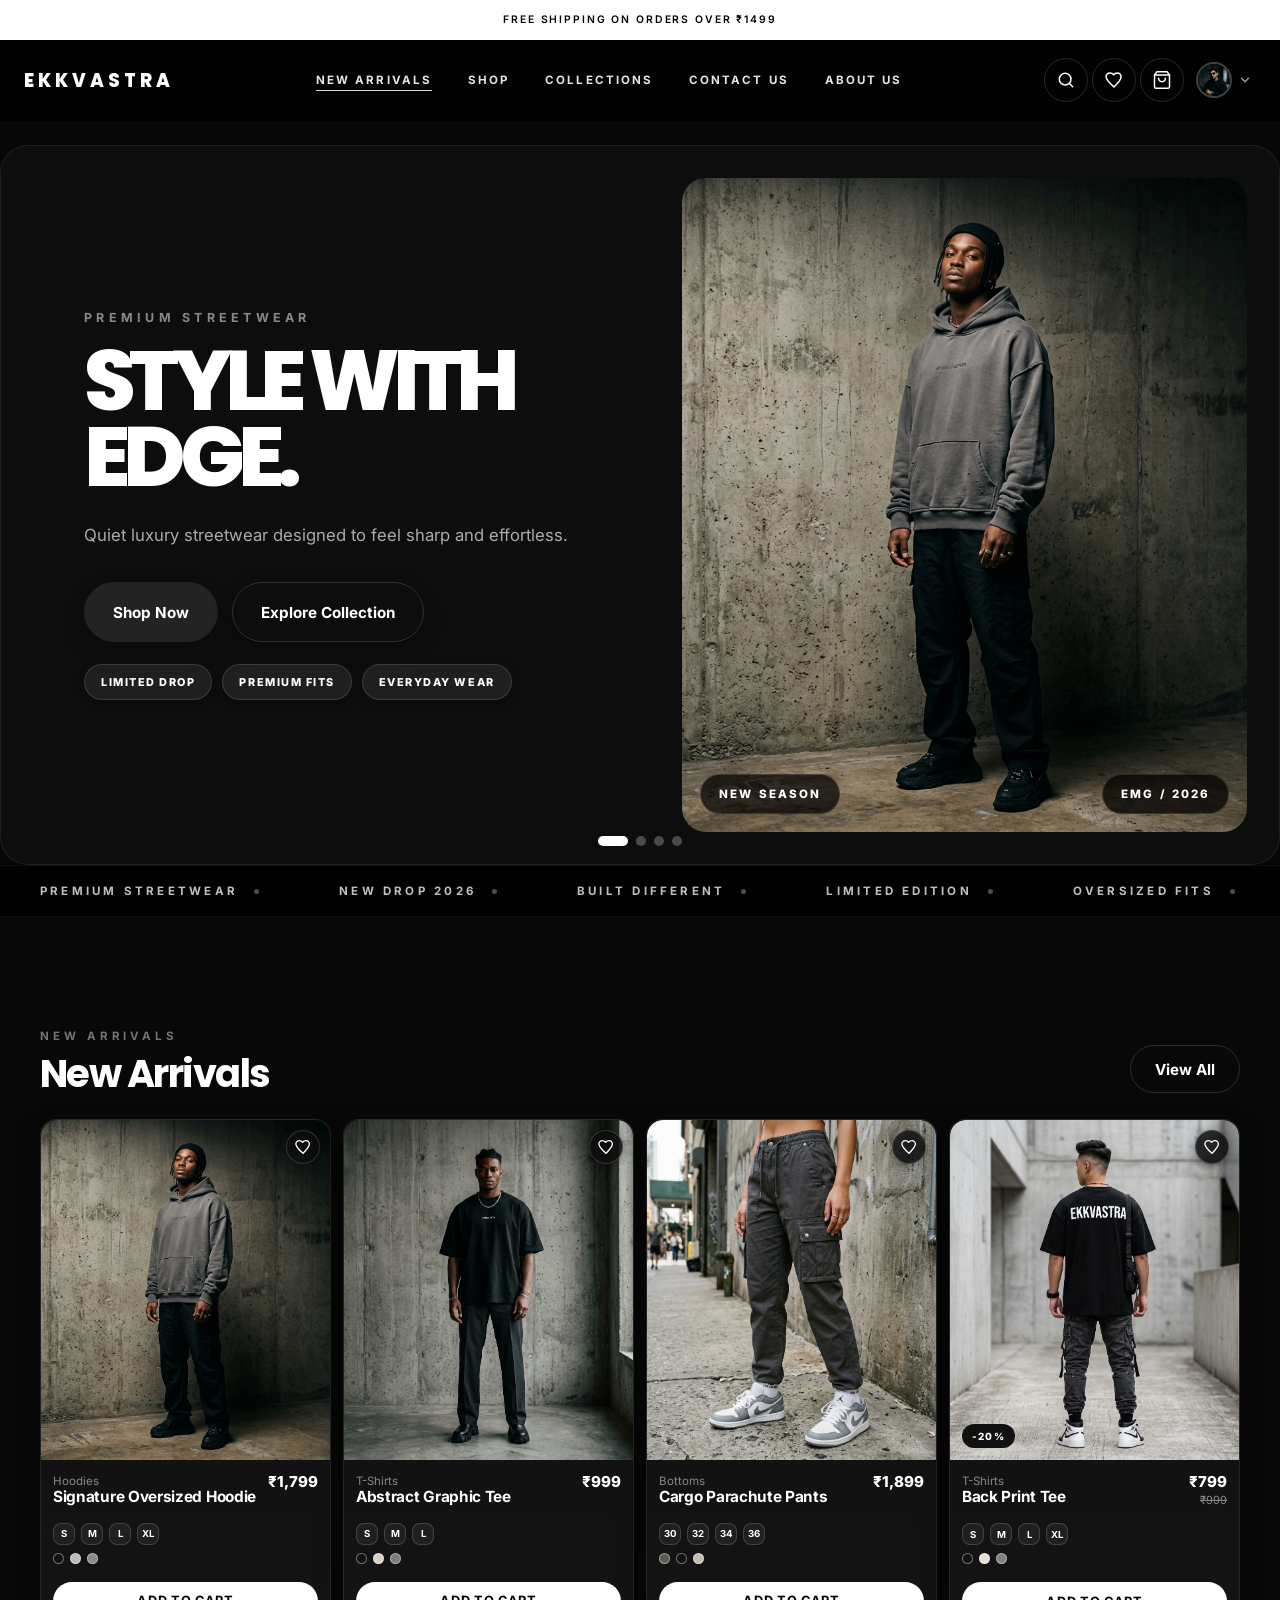
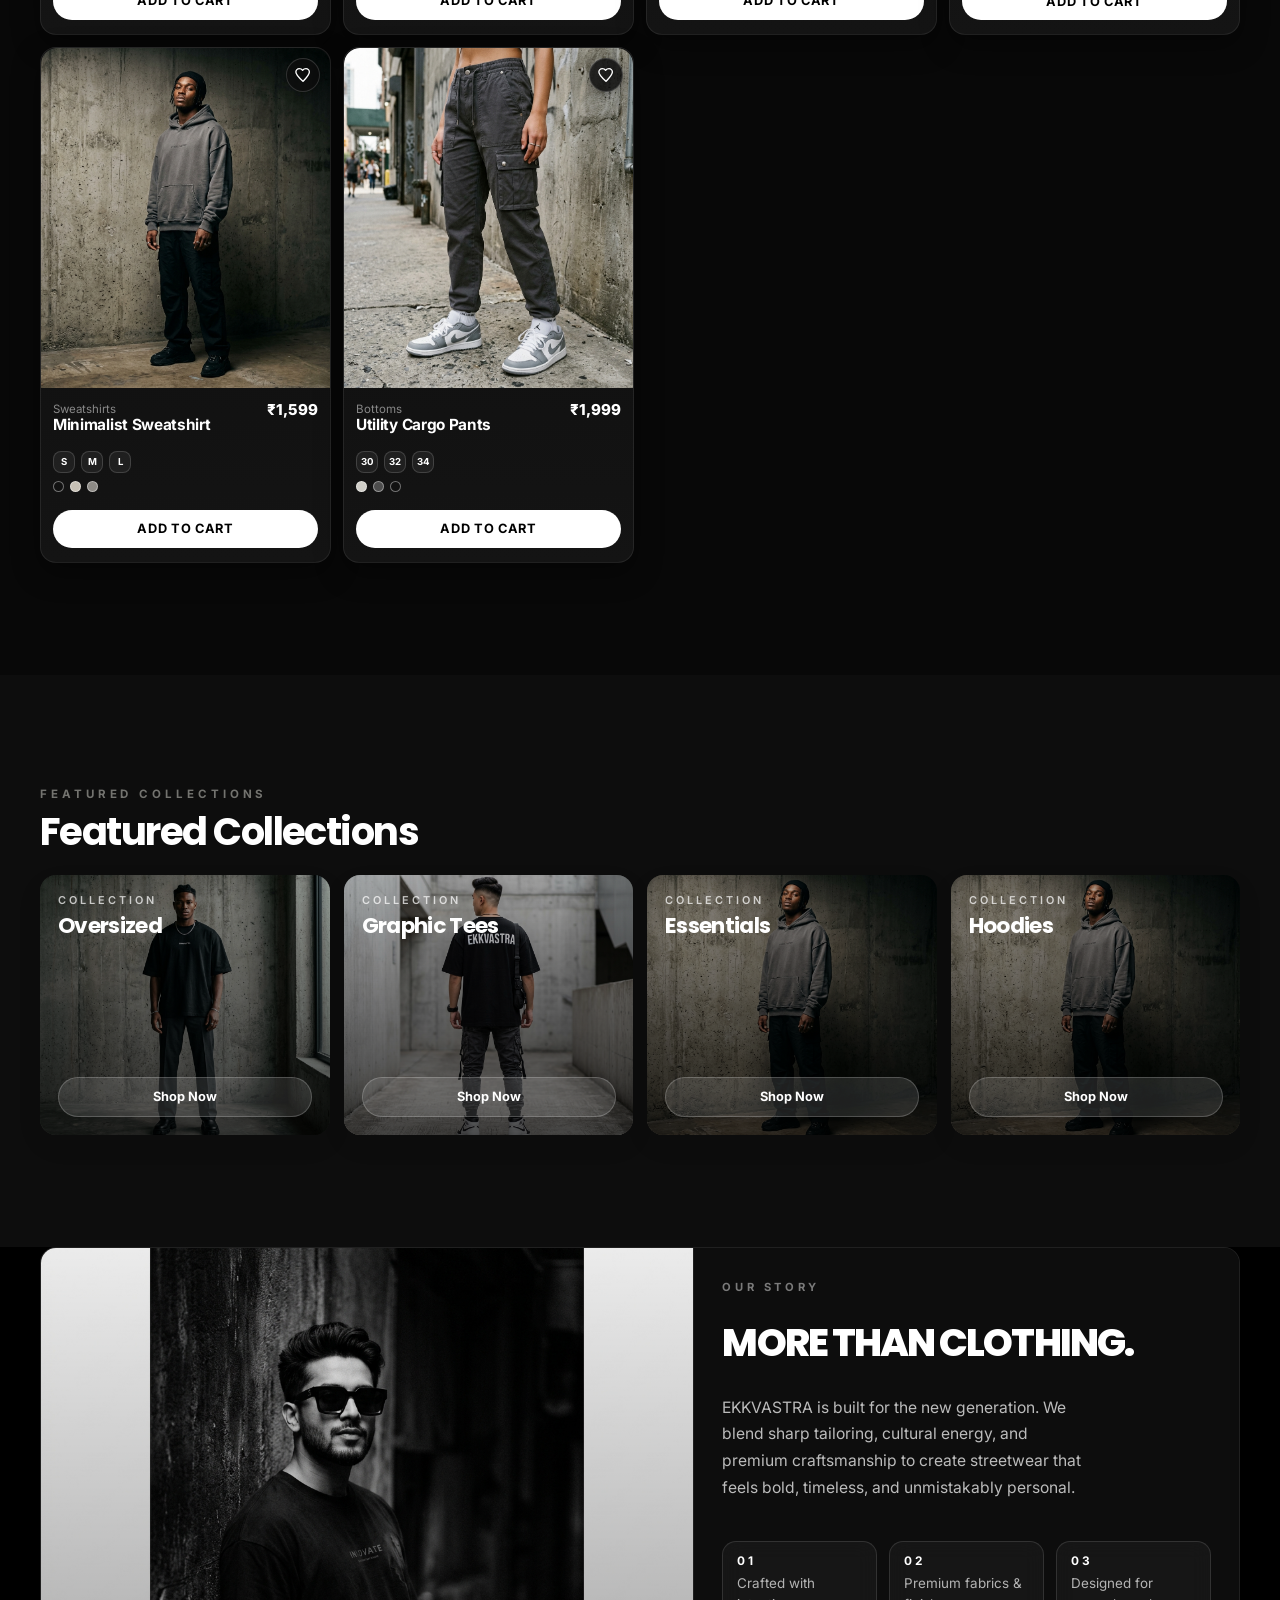
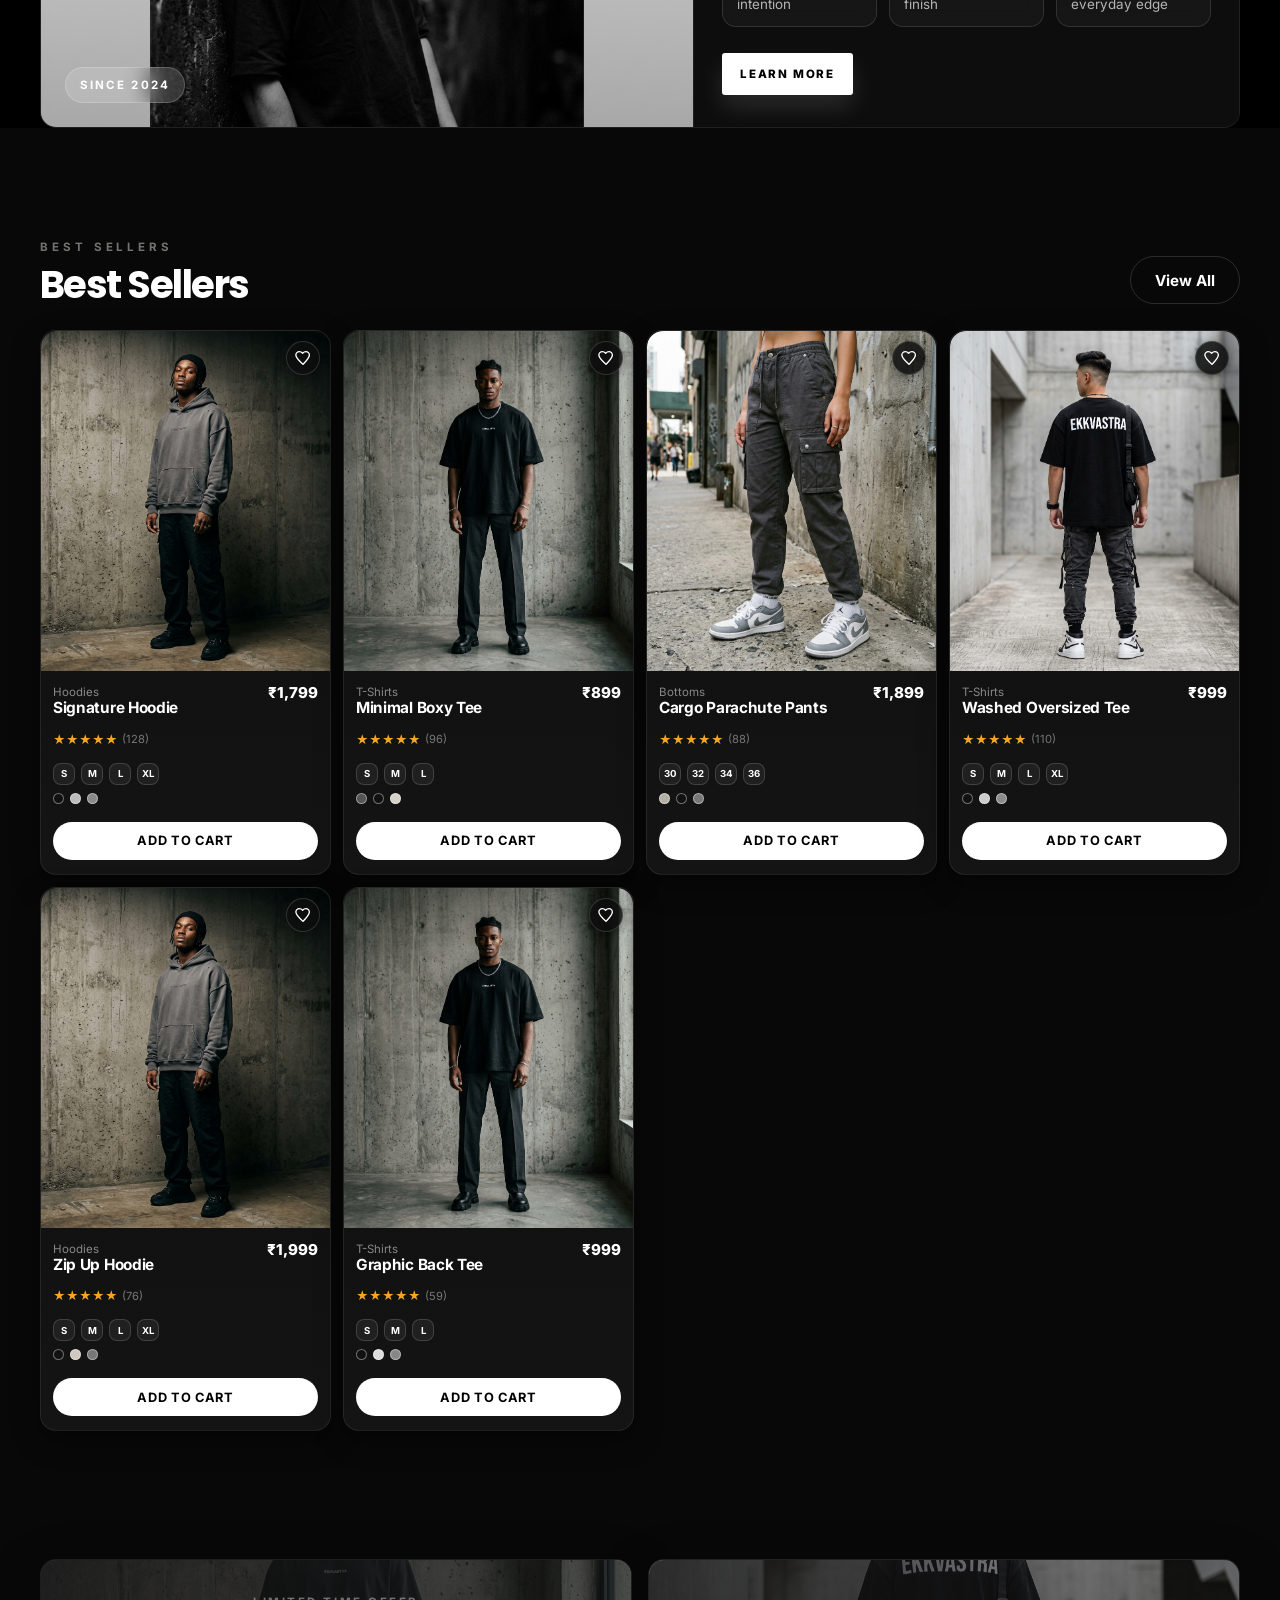
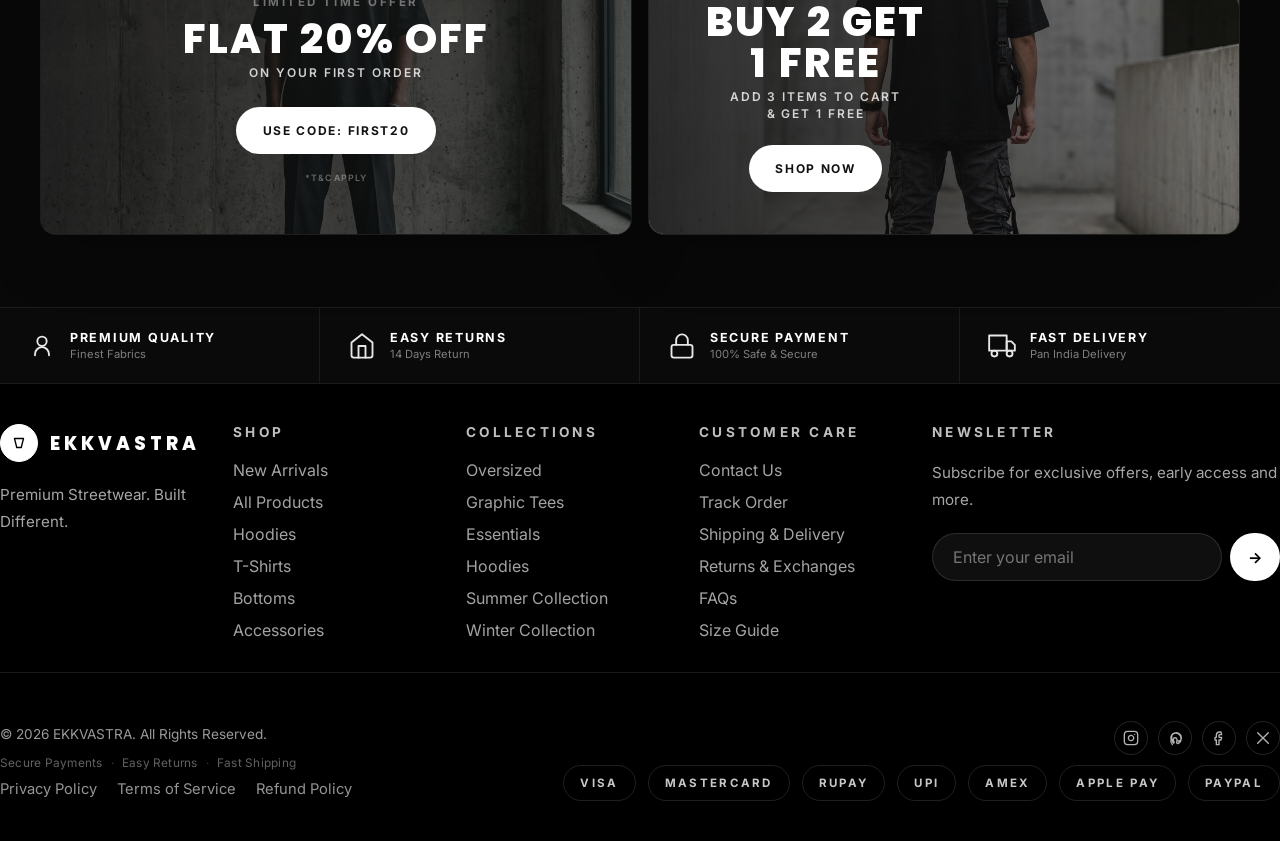
==== commit c7afef55: "code updated" ====
--- a/index.html
+++ b/index.html
@@ -2250,188 +2250,7 @@
             color: rgba(255, 255, 255, 0.78);
         }
 
-        .mobile-drawer {
-            position: fixed;
-            top: 0;
-            left: 0;
-            right: 0;
-            bottom: 0;
-            width: 100vw;
-            height: 100vh;
-            z-index: 999;
-            background: rgba(0, 0, 0, 0.72);
-            backdrop-filter: blur(24px);
-            -webkit-backdrop-filter: blur(24px);
-            opacity: 0;
-            pointer-events: none;
-            transition: opacity 0.3s ease;
-        }
-
-        .mobile-drawer.open {
-            opacity: 1;
-            pointer-events: auto;
-        }
-
-        .drawer-panel {
-            margin-left: auto;
-            width: min(84vw, 360px);
-            height: 100vh;
-            background: rgba(10, 10, 10, 0.98);
-            backdrop-filter: blur(10px);
-            -webkit-backdrop-filter: blur(10px);
-            padding: 28px 24px 24px;
-            transform: translateX(100%);
-            transition: transform 0.35s ease;
-            display: flex;
-            flex-direction: column;
-            overflow-y: auto;
-            box-shadow: -18px 0 50px rgba(0, 0, 0, 0.5);
-            border-left: 1px solid rgba(255, 255, 255, 0.08);
-        }
-
-        .mobile-drawer.open .drawer-panel {
-            transform: translateX(0);
-        }
-
-        .drawer-tagline {
-            margin: 20px 0 0;
-            font-size: 0.92rem;
-            line-height: 1.5;
-            color: rgba(255, 255, 255, 0.55);
-        }
-
-        .drawer-divider {
-            border: none;
-            border-top: 1px solid rgba(255, 255, 255, 0.1);
-            margin: 20px 0 4px;
-        }
-
-        .drawer-links {
-            display: flex;
-            flex-direction: column;
-        }
-
-        .drawer-link {
-            display: flex;
-            align-items: center;
-            gap: 14px;
-            padding: 16px 2px;
-            border-bottom: 1px solid rgba(255, 255, 255, 0.08);
-            color: #fff;
-            transition: opacity 0.2s ease;
-        }
-
-        .drawer-link:active {
-            opacity: 0.6;
-        }
-
-        .drawer-link-icon {
-            width: 20px;
-            height: 20px;
-            flex-shrink: 0;
-            display: flex;
-            align-items: center;
-            justify-content: center;
-            color: #fff;
-        }
-
-        .drawer-link-label {
-            flex: 1;
-            font-size: 1.02rem;
-            font-weight: 700;
-        }
-
-        .drawer-badge-new {
-            display: inline-flex;
-            align-items: center;
-            justify-content: center;
-            padding: 5px 10px;
-            border-radius: 999px;
-            background: rgba(255, 255, 255, 0.12);
-            color: #fff;
-            font-size: 0.62rem;
-            font-weight: 800;
-            letter-spacing: 0.08em;
-            flex-shrink: 0;
-        }
-
-        .drawer-chevron {
-            flex-shrink: 0;
-            color: rgba(255, 255, 255, 0.35);
-        }
-
-        .drawer-section-label {
-            display: block;
-            margin-top: 20px;
-            font-size: 0.7rem;
-            font-weight: 700;
-            letter-spacing: 0.22em;
-            text-transform: uppercase;
-            color: rgba(255, 255, 255, 0.45);
-        }
-
-        .drawer-social {
-            display: flex;
-            align-items: center;
-            justify-content: flex-start;
-            gap: 26px;
-            margin-top: 18px;
-        }
-
-        .drawer-social a {
-            color: #fff;
-            display: flex;
-        }
-
-        .drawer-social a:active {
-            opacity: 0.6;
-        }
-
-        .drawer-quick-actions {
-            margin-top: auto;
-            display: grid;
-            grid-template-columns: repeat(4, 1fr);
-            border: 1px solid rgba(255, 255, 255, 0.14);
-            border-radius: 18px;
-            overflow: hidden;
-        }
-
-        .drawer-quick-item {
-            display: flex;
-            flex-direction: column;
-            align-items: center;
-            justify-content: center;
-            gap: 6px;
-            padding: 14px 4px;
-            background: transparent;
-            border: none;
-            border-left: 1px solid rgba(255, 255, 255, 0.14);
-            color: #fff;
-            font-size: 0.7rem;
-            font-weight: 600;
-            text-align: center;
-        }
-
-        .drawer-quick-item:first-child {
-            border-left: none;
-        }
-
-        .drawer-quick-item:active {
-            background: rgba(255, 255, 255, 0.06);
-        }
-
-        .drawer-footer-mini {
-            margin-top: 24px;
-            padding-top: 20px;
-        }
-
-        .drawer-footer-mini p {
-            margin: 0;
-            text-align: center;
-            font-size: 0.74rem;
-            color: rgba(255, 255, 255, 0.4);
-            line-height: 1.8;
-        }
+
 
         .sr-only {
             position: absolute;
@@ -2677,6 +2496,7 @@
         }
     </style>
     <link rel="stylesheet" href="search-overlay.css" />
+    <link rel="stylesheet" href="mobile-drawer.css" />
     <script>
         // iOS Safari won't apply :active/:hover styles on tap unless a touch
         // listener exists somewhere on the page -- this is what makes the
@@ -2749,91 +2569,7 @@
         </div>
     </header>
 
-    <div class="mobile-drawer" id="mobileDrawer" aria-hidden="true">
-        <div class="drawer-panel" role="dialog" aria-modal="true" aria-label="Mobile navigation">
-            <div class="drawer-top">
-                <a href="#" class="logo" aria-label="EKKVASTRA home">
-                    <div class="logo-mark">
-                        <svg viewBox="0 0 24 24" width="18" height="18" fill="none" stroke="currentColor" stroke-width="1.8">
-                            <path d="M6 6h12l-3 12H9L6 6z" stroke-linecap="round" stroke-linejoin="round"></path>
-                        </svg>
-                    </div>
-                    <span class="logo-text">EKKVASTRA</span>
-                </a>
-                <button class="icon-btn" id="closeBtn" aria-label="Close menu">
-                    <svg viewBox="0 0 24 24" width="18" height="18" fill="none" stroke="currentColor" stroke-width="1.8">
-                        <path d="M6 6l12 12M18 6L6 18" stroke-linecap="round"></path>
-                    </svg>
-                </button>
-            </div>
-
-            <p class="drawer-tagline">Premium Streetwear.<br>Built Different.</p>
-
-            <hr class="drawer-divider" />
-
-            <nav class="drawer-links">
-                <a href="#new-arrivals" class="drawer-link">
-                    <span class="drawer-link-icon"><span class="drawer-badge-new">NEW</span></span>
-                    <span class="drawer-link-label">New Arrivals</span>
-                    <span class="drawer-chevron"><svg viewBox="0 0 24 24" width="16" height="16" fill="none" stroke="currentColor" stroke-width="1.8" stroke-linecap="round" stroke-linejoin="round"><polyline points="9 6 15 12 9 18"></polyline></svg></span>
-                </a>
-                <a href="shop.html" class="drawer-link">
-                    <span class="drawer-link-icon"><svg viewBox="0 0 24 24" width="18" height="18" fill="none" stroke="currentColor" stroke-width="1.8" stroke-linecap="round" stroke-linejoin="round"><path d="M6 7h12l1 14H5L6 7z"></path><path d="M9 7a3 3 0 0 1 6 0"></path></svg></span>
-                    <span class="drawer-link-label">Shop</span>
-                    <span class="drawer-chevron"><svg viewBox="0 0 24 24" width="16" height="16" fill="none" stroke="currentColor" stroke-width="1.8" stroke-linecap="round" stroke-linejoin="round"><polyline points="9 6 15 12 9 18"></polyline></svg></span>
-                </a>
-                <a href="#collections" class="drawer-link">
-                    <span class="drawer-link-icon"><svg viewBox="0 0 24 24" width="18" height="18" fill="none" stroke="currentColor" stroke-width="1.8" stroke-linecap="round" stroke-linejoin="round"><rect x="3" y="3" width="7" height="7" rx="1"></rect><rect x="14" y="3" width="7" height="7" rx="1"></rect><rect x="3" y="14" width="7" height="7" rx="1"></rect><rect x="14" y="14" width="7" height="7" rx="1"></rect></svg></span>
-                    <span class="drawer-link-label">Collections</span>
-                    <span class="drawer-chevron"><svg viewBox="0 0 24 24" width="16" height="16" fill="none" stroke="currentColor" stroke-width="1.8" stroke-linecap="round" stroke-linejoin="round"><polyline points="9 6 15 12 9 18"></polyline></svg></span>
-                </a>
-                <a href="CONTACT.html" class="drawer-link">
-                    <span class="drawer-link-icon"><svg viewBox="0 0 24 24" width="18" height="18" fill="none" stroke="currentColor" stroke-width="1.8" stroke-linecap="round" stroke-linejoin="round"><path d="M3 13a9 9 0 0 1 18 0"></path><path d="M21 13v4a2 2 0 0 1-2 2h-1a2 2 0 0 1-2-2v-3a2 2 0 0 1 2-2h3z"></path><path d="M3 13v4a2 2 0 0 0 2 2h1a2 2 0 0 0 2-2v-3a2 2 0 0 0-2-2H3z"></path></svg></span>
-                    <span class="drawer-link-label">Contact Us</span>
-                    <span class="drawer-chevron"><svg viewBox="0 0 24 24" width="16" height="16" fill="none" stroke="currentColor" stroke-width="1.8" stroke-linecap="round" stroke-linejoin="round"><polyline points="9 6 15 12 9 18"></polyline></svg></span>
-                </a>
-                <a href="ABOUT.html" class="drawer-link">
-                    <span class="drawer-link-icon"><svg viewBox="0 0 24 24" width="18" height="18" fill="none" stroke="currentColor" stroke-width="1.8" stroke-linecap="round" stroke-linejoin="round"><path d="M20 21a8 8 0 0 0-16 0" stroke-linecap="round"></path><circle cx="12" cy="8" r="4"></circle></svg></span>
-                    <span class="drawer-link-label">About Us</span>
-                    <span class="drawer-chevron"><svg viewBox="0 0 24 24" width="16" height="16" fill="none" stroke="currentColor" stroke-width="1.8" stroke-linecap="round" stroke-linejoin="round"><polyline points="9 6 15 12 9 18"></polyline></svg></span>
-                </a>
-            </nav>
-
-            <span class="drawer-section-label">Follow Us</span>
-            <div class="drawer-social">
-                <a href="#" aria-label="Instagram"><svg viewBox="0 0 24 24" width="22" height="22" fill="none" stroke="currentColor" stroke-width="1.8" stroke-linecap="round" stroke-linejoin="round"><rect x="2" y="2" width="20" height="20" rx="5" ry="5"></rect><path d="M16 11.37A4 4 0 1 1 12.63 8 4 4 0 0 1 16 11.37z"></path><line x1="17.5" y1="6.5" x2="17.51" y2="6.5"></line></svg></a>
-                <a href="#" aria-label="Pinterest"><svg viewBox="0 0 24 24" width="22" height="22" fill="none" stroke="currentColor" stroke-width="1.8" stroke-linecap="round" stroke-linejoin="round"><path d="M8 22a9 9 0 0 1-1.91-8.3A7.5 7.5 0 0 1 12 4.5a8.38 8.38 0 0 1 9 9 7.26 7.26 0 0 1-4.25 6.66c-1.12.5-2.24-.29-2.24-1.5v-1a5.83 5.83 0 0 0 .5-3.5c-.32-1.5-1.5-2.5-3-2.5a2.5 2.5 0 0 0-2.5 2.5 6 6 0 0 0 1 3.5c.34.5.21 1.5-.5 2S8.5 17 8 16c-.5-1-1-3-1-5a7 7 0 0 1 7-7 7.5 7.5 0 0 1 7.5 7.5c0 2.5-1.5 5-4.5 5a2 2 0 0 1-2-2"></path></svg></a>
-                <a href="#" aria-label="Facebook"><svg viewBox="0 0 24 24" width="22" height="22" fill="none" stroke="currentColor" stroke-width="1.8" stroke-linecap="round" stroke-linejoin="round"><path d="M15 3h-2a5 5 0 0 0-5 5v3H6v4h2v7h4v-7h3l1-4h-4V8a1 1 0 0 1 1-1h3z"></path></svg></a>
-                <a href="#" aria-label="X (Twitter)"><svg viewBox="0 0 24 24" width="22" height="22" fill="none" stroke="currentColor" stroke-width="1.8" stroke-linecap="round" stroke-linejoin="round"><path d="M4 4l16 16M20 4L4 20"></path></svg></a>
-            </div>
-
-            <hr class="drawer-divider" />
-
-            <div class="drawer-quick-actions">
-                <button class="drawer-quick-item" aria-label="Search">
-                    <svg viewBox="0 0 24 24" width="19" height="19" fill="none" stroke="currentColor" stroke-width="1.8" stroke-linecap="round" stroke-linejoin="round"><circle cx="11" cy="11" r="7"></circle><path d="M20 20l-3.5-3.5"></path></svg>
-                    <span>Search</span>
-                </button>
-                <a href="LOGIN.html" class="drawer-quick-item">
-                    <svg viewBox="0 0 24 24" width="19" height="19" fill="none" stroke="currentColor" stroke-width="1.8" stroke-linecap="round" stroke-linejoin="round"><path d="M20 21a8 8 0 0 0-16 0"></path><circle cx="12" cy="8" r="4"></circle></svg>
-                    <span>Account</span>
-                </a>
-                <a href="wishlist.html" class="drawer-quick-item">
-                    <svg viewBox="0 0 24 24" width="19" height="19" fill="none" stroke="currentColor" stroke-width="1.8" stroke-linecap="round" stroke-linejoin="round"><path d="M12.1 20.3l-.1.1-.1-.1C6.1 15.2 2.5 11.9 2.5 8A4.5 4.5 0 0 1 7 3.5c1.74 0 3.41.81 4.5 2.09A5.96 5.96 0 0 1 16 3.5 4.5 4.5 0 0 1 20.5 8c0 3.95-3.64 7.24-8.4 12.3z"></path></svg>
-                    <span>Wishlist</span>
-                </a>
-                <a href="cart.html" class="drawer-quick-item">
-                    <svg viewBox="0 0 24 24" width="19" height="19" fill="none" stroke="currentColor" stroke-width="1.8" stroke-linecap="round" stroke-linejoin="round"><circle cx="9" cy="21" r="1"></circle><circle cx="20" cy="21" r="1"></circle><path d="M1 1h4l2.68 13.39a2 2 0 0 0 2 1.61h9.72a2 2 0 0 0 2-1.61L23 6H6"></path></svg>
-                    <span>Cart (<span id="drawerCartCount">0</span>)</span>
-                </a>
-            </div>
-
-            <div class="drawer-footer-mini">
-                <p>&copy; 2026 Ekkvastra. All Rights Reserved.</p>
-                <p>Privacy Policy &middot; Terms &amp; Conditions</p>
-            </div>
-        </div>
-    </div>
+    <div class="mobile-drawer" id="mobileDrawer" aria-hidden="true"></div>
 
     <main id="content">
         <section class="hero-wrap">
@@ -3396,35 +3132,7 @@
 
         setSlide(0);
 
-        const menuBtn = document.getElementById("menuBtn");
-        const mobileDrawer = document.getElementById("mobileDrawer");
-        const closeBtn = document.getElementById("closeBtn");
-
-        function toggleMobileDrawer(open) {
-            mobileDrawer.classList.toggle("open", open);
-            mobileDrawer.setAttribute("aria-hidden", String(!open));
-            document.body.classList.toggle("drawer-open", open);
-        }
-
-        menuBtn.addEventListener("click", () => toggleMobileDrawer(true));
-
-        closeBtn.addEventListener("click", () => toggleMobileDrawer(false));
-
-        mobileDrawer.addEventListener("click", (e) => {
-            if (e.target === mobileDrawer) {
-                toggleMobileDrawer(false);
-            }
-        });
-
-        document.querySelectorAll(".drawer-links a, .drawer-quick-actions a").forEach((a) =>
-            a.addEventListener("click", () => toggleMobileDrawer(false))
-        );
-
-        window.addEventListener("keydown", (e) => {
-            if (e.key === "Escape" && mobileDrawer.classList.contains("open")) {
-                toggleMobileDrawer(false);
-            }
-        });
+
 
         function createRipple(event) {
             const target = event.currentTarget;
@@ -4123,6 +3831,7 @@
             }
         })();
     </script>
+    <script src="mobile-drawer.js"></script>
 </body>
 
 </html>
--- a/mobile-drawer.css
+++ b/mobile-drawer.css
@@ -0,0 +1,567 @@
+/* Premium Mobile Navigation Drawer Redesign CSS */
+
+.mobile-drawer {
+    position: fixed;
+    top: 0;
+    left: 0;
+    right: 0;
+    bottom: 0;
+    width: 100vw;
+    height: 100vh;
+    z-index: 9999;
+    background: rgba(0, 0, 0, 0.5);
+    backdrop-filter: blur(12px);
+    -webkit-backdrop-filter: blur(12px);
+    opacity: 0;
+    visibility: hidden;
+    pointer-events: none;
+    transition: opacity 0.4s cubic-bezier(0.16, 1, 0.3, 1), visibility 0.4s;
+}
+
+.mobile-drawer.open {
+    opacity: 1;
+    visibility: visible;
+    pointer-events: auto;
+}
+
+.drawer-panel {
+    position: absolute;
+    top: 0;
+    left: 0;
+    width: min(88vw, 360px);
+    height: 100vh;
+    background: #000000;
+    border-top-right-radius: 30px;
+    border-bottom-right-radius: 30px;
+    box-shadow: 15px 0 45px rgba(0, 0, 0, 0.85);
+    border-right: 1px solid rgba(255, 255, 255, 0.08);
+    display: flex;
+    flex-direction: column;
+    overflow-y: auto;
+    transform: translateX(-100%);
+    transition: transform 0.4s cubic-bezier(0.16, 1, 0.3, 1);
+    box-sizing: border-box;
+    padding: 24px 24px 32px;
+}
+
+.mobile-drawer.open .drawer-panel {
+    transform: translateX(0);
+}
+
+/* Scrollbar styling for drawer panel */
+.drawer-panel::-webkit-scrollbar {
+    width: 4px;
+}
+.drawer-panel::-webkit-scrollbar-track {
+    background: transparent;
+}
+.drawer-panel::-webkit-scrollbar-thumb {
+    background: rgba(255, 255, 255, 0.15);
+    border-radius: 2px;
+}
+
+/* Header Close Button */
+.drawer-close-btn {
+    align-self: flex-end;
+    background: transparent;
+    border: none;
+    color: rgba(255, 255, 255, 0.8);
+    cursor: pointer;
+    padding: 8px;
+    margin-right: -8px;
+    margin-bottom: 24px;
+    display: flex;
+    align-items: center;
+    justify-content: center;
+    transition: transform 0.2s, color 0.2s;
+    outline: none;
+}
+.drawer-close-btn:hover, .drawer-close-btn:active {
+    color: #ffffff;
+    transform: scale(1.1);
+}
+
+/* Brand logo and tagline */
+.drawer-brand {
+    margin-bottom: 24px;
+    padding-left: 4px;
+}
+.drawer-logo-text {
+    display: block;
+    color: #ffffff;
+    font-family: var(--font-sans, "Inter"), sans-serif;
+    font-size: 1.55rem;
+    font-weight: 800;
+    letter-spacing: 0.24em;
+    margin-bottom: 10px;
+    text-transform: uppercase;
+    line-height: 1.2;
+}
+.drawer-tagline {
+    margin: 0;
+    font-size: 0.84rem;
+    line-height: 1.5;
+    color: rgba(255, 255, 255, 0.55);
+    font-weight: 400;
+}
+
+.drawer-divider {
+    border: none;
+    border-top: 1px solid rgba(255, 255, 255, 0.08);
+    margin: 0 0 16px;
+}
+
+/* Menu list links */
+.drawer-menu-list {
+    display: flex;
+    flex-direction: column;
+    gap: 0;
+    margin-bottom: 24px;
+}
+
+.drawer-item-container {
+    border-bottom: 1px solid rgba(255, 255, 255, 0.07);
+}
+
+.drawer-item-row {
+    display: flex;
+    align-items: center;
+    justify-content: space-between;
+    padding: 18px 4px;
+    color: #ffffff;
+    cursor: pointer;
+    transition: background-color 0.2s;
+    user-select: none;
+    text-decoration: none;
+}
+.drawer-item-row:active {
+    background-color: rgba(255, 255, 255, 0.03);
+}
+
+.drawer-item-left {
+    display: flex;
+    align-items: center;
+    gap: 14px;
+}
+
+.drawer-item-icon {
+    display: flex;
+    align-items: center;
+    justify-content: center;
+    width: 20px;
+    height: 20px;
+    color: rgba(255, 255, 255, 0.85);
+}
+
+.drawer-item-label {
+    font-size: 0.96rem;
+    font-weight: 600;
+    letter-spacing: 0.01em;
+    color: rgba(255, 255, 255, 0.95);
+}
+
+/* Special Gold Badge for NEW */
+.drawer-badge-new-gold {
+    background: #e2a857;
+    color: #000000;
+    font-size: 0.62rem;
+    font-weight: 800;
+    letter-spacing: 0.08em;
+    padding: 3px 7px;
+    border-radius: 4px;
+    text-transform: uppercase;
+    display: inline-flex;
+    align-items: center;
+    justify-content: center;
+    line-height: 1;
+}
+
+/* Right Indicators */
+.drawer-indicator {
+    display: flex;
+    align-items: center;
+    justify-content: center;
+    width: 16px;
+    height: 16px;
+    color: rgba(255, 255, 255, 0.4);
+    transition: transform 0.3s cubic-bezier(0.16, 1, 0.3, 1), color 0.2s;
+}
+
+.drawer-indicator svg {
+    display: block;
+}
+
+/* Accordion Folders */
+.drawer-submenu {
+    max-height: 0;
+    opacity: 0;
+    overflow: hidden;
+    transition: max-height 0.35s cubic-bezier(0.16, 1, 0.3, 1), opacity 0.25s ease;
+    padding-left: 38px;
+    display: flex;
+    flex-direction: column;
+    gap: 12px;
+    box-sizing: border-box;
+}
+
+.drawer-submenu.expanded {
+    max-height: 320px; /* enough space for subitems */
+    opacity: 1;
+    padding-bottom: 18px;
+}
+
+/* Toggle Accordion Indicator states */
+.drawer-item-container.active .drawer-indicator.plus-minus-indicator {
+    transform: rotate(45deg);
+    color: #ffffff;
+}
+
+.drawer-sublink {
+    display: block;
+    color: rgba(255, 255, 255, 0.6);
+    font-size: 0.9rem;
+    font-weight: 500;
+    text-decoration: none;
+    padding: 4px 0;
+    transition: color 0.2s, transform 0.2s;
+}
+.drawer-sublink:hover, .drawer-sublink:active {
+    color: #ffffff;
+    transform: translateX(4px);
+}
+
+/* Section Header Labels */
+.drawer-section-header {
+    font-size: 0.7rem;
+    font-weight: 700;
+    letter-spacing: 0.2em;
+    color: rgba(255, 255, 255, 0.45);
+    text-transform: uppercase;
+    margin: 28px 0 12px 4px;
+}
+
+/* Follow Us (circular icon row) */
+.drawer-social {
+    display: flex;
+    align-items: center;
+    gap: 14px;
+    margin-bottom: 24px;
+}
+
+.drawer-social a {
+    display: flex;
+    align-items: center;
+    justify-content: center;
+    width: 38px;
+    height: 38px;
+    border-radius: 50%;
+    border: 1px solid rgba(255, 255, 255, 0.14);
+    color: rgba(255, 255, 255, 0.75);
+    transition: color 0.2s, border-color 0.2s, background-color 0.2s, transform 0.2s;
+}
+.drawer-social a:hover {
+    color: #000;
+    background: #fff;
+    border-color: #fff;
+    transform: translateY(-2px);
+}
+.drawer-social a:active {
+    transform: translateY(0) scale(0.94);
+}
+
+/* Profile preview block */
+.drawer-profile {
+    margin-bottom: 4px;
+}
+
+.drawer-profile-row {
+    display: flex;
+    align-items: center;
+    gap: 12px;
+    padding: 14px;
+    background: rgba(255, 255, 255, 0.04);
+    border: 1px solid rgba(255, 255, 255, 0.08);
+    border-radius: 14px;
+    text-decoration: none;
+    transition: background-color 0.2s;
+}
+.drawer-profile-row:active {
+    background: rgba(255, 255, 255, 0.07);
+}
+
+.drawer-profile-avatar {
+    width: 44px;
+    height: 44px;
+    border-radius: 50%;
+    object-fit: cover;
+    flex-shrink: 0;
+    border: 1px solid rgba(255, 255, 255, 0.15);
+}
+
+.drawer-profile-avatar--guest {
+    display: flex;
+    align-items: center;
+    justify-content: center;
+    color: #fff;
+    background: rgba(255, 255, 255, 0.06);
+}
+
+.drawer-profile-meta {
+    flex: 1;
+    min-width: 0;
+    display: flex;
+    flex-direction: column;
+    gap: 2px;
+}
+
+.drawer-profile-name {
+    font-size: 0.9rem;
+    font-weight: 700;
+    color: #fff;
+    overflow: hidden;
+    text-overflow: ellipsis;
+    white-space: nowrap;
+}
+
+.drawer-profile-email {
+    font-size: 0.72rem;
+    color: rgba(255, 255, 255, 0.5);
+    overflow: hidden;
+    text-overflow: ellipsis;
+    white-space: nowrap;
+}
+
+.drawer-profile-link {
+    flex-shrink: 0;
+    display: flex;
+    align-items: center;
+    gap: 4px;
+    font-size: 0.68rem;
+    font-weight: 700;
+    letter-spacing: 0.04em;
+    color: rgba(255, 255, 255, 0.55);
+    text-transform: uppercase;
+}
+
+/* Logout row -- same shape as a normal item row, subtle red tint */
+.drawer-logout-btn {
+    width: 100%;
+    background: transparent;
+    border: none;
+    border-top: 1px solid rgba(255, 255, 255, 0.07);
+    cursor: pointer;
+    color: #ef4444;
+    font-family: inherit;
+}
+.drawer-logout-btn .drawer-item-icon {
+    color: #ef4444;
+}
+.drawer-logout-btn:active {
+    background-color: rgba(239, 68, 68, 0.06);
+}
+
+/* Footer Copyright Area */
+.drawer-footer {
+    margin-top: auto;
+    padding-top: 24px;
+    border-top: 1px solid rgba(255, 255, 255, 0.08);
+    text-align: left;
+}
+
+.drawer-footer-copyright {
+    font-size: 0.72rem;
+    color: rgba(255, 255, 255, 0.35);
+    margin: 0 0 8px 4px;
+    line-height: 1.5;
+    letter-spacing: 0.01em;
+}
+
+.drawer-footer-links {
+    font-size: 0.72rem;
+    color: rgba(255, 255, 255, 0.35);
+    margin: 0 0 0 4px;
+    display: flex;
+    align-items: center;
+    gap: 6px;
+}
+
+.drawer-footer-links a {
+    color: rgba(255, 255, 255, 0.35);
+    text-decoration: none;
+    transition: color 0.2s;
+}
+
+.drawer-footer-links a:hover, .drawer-footer-links a:active {
+    color: rgba(255, 255, 255, 0.65);
+}
+
+.drawer-footer-links .bullet {
+    color: rgba(255, 255, 255, 0.18);
+}
+
+/* Body lock while drawer is open */
+body.drawer-open {
+    overflow: hidden !important;
+}
+
+/* Ensure drawer overrides any conflicting settings on larger screens */
+@media (min-width: 1024px) {
+    .mobile-drawer {
+        display: none !important;
+    }
+}
+
+/* Premium Floating Pill Mobile Navbar styling */
+@media (max-width: 1023px) {
+    .sticky-header {
+        position: sticky !important;
+        top: 0 !important;
+        background: transparent !important;
+        border: none !important;
+        box-shadow: none !important;
+        padding: 16px 16px 8px !important;
+        z-index: 1000 !important;
+        width: 100% !important;
+        box-sizing: border-box !important;
+        transition: background-color 0.3s, transform 0.3s;
+    }
+    
+    .sticky-header.scrolled {
+        transform: translateY(-4px);
+    }
+    
+    .header-inner {
+        display: flex !important;
+        align-items: center !important;
+        justify-content: space-between !important;
+        background: #000000 !important;
+        border: 1px solid rgba(255, 255, 255, 0.12) !important;
+        border-radius: 20px !important;
+        padding: 0 20px !important;
+        min-height: 58px !important;
+        height: 58px !important;
+        max-width: 100% !important;
+        width: 100% !important;
+        box-sizing: border-box !important;
+        position: relative !important;
+        box-shadow: 0 8px 30px rgba(0, 0, 0, 0.5) !important;
+    }
+    
+    .mobile-menu-btn {
+        display: inline-flex !important;
+        order: 1 !important;
+        background: transparent !important;
+        border: none !important;
+        padding: 0 !important;
+        margin: 0 !important;
+        width: 36px !important;
+        height: 36px !important;
+        align-items: center !important;
+        justify-content: center !important;
+        color: #ffffff !important;
+        cursor: pointer !important;
+    }
+    
+    .mobile-menu-btn svg {
+        width: 22px !important;
+        height: 22px !important;
+        stroke-width: 2 !important;
+    }
+    
+    .logo {
+        order: 2 !important;
+        flex: 1 !important;
+        display: flex !important;
+        align-items: center !important;
+        justify-content: center !important;
+        text-decoration: none !important;
+        margin: 0 !important;
+        padding: 0 10px !important;
+        pointer-events: auto !important;
+        overflow: hidden !important;
+    }
+    
+    .logo-mark {
+        display: none !important;
+    }
+    
+    .logo-text {
+        font-family: 'Space Grotesk', sans-serif !important;
+        font-size: 0.88rem !important;
+        font-weight: 800 !important;
+        letter-spacing: 0.28em !important;
+        text-transform: uppercase !important;
+        color: #ffffff !important;
+        text-align: center !important;
+        display: inline-block !important;
+        margin: 0 !important;
+        white-space: nowrap !important;
+        overflow: hidden !important;
+        text-overflow: ellipsis !important;
+    }
+    
+    .nav-actions {
+        display: flex !important;
+        align-items: center !important;
+        gap: 10px !important;
+        order: 3 !important;
+        margin-left: auto !important;
+    }
+    
+    .nav-actions .icon-btn {
+        display: inline-flex !important;
+        align-items: center !important;
+        justify-content: center !important;
+        background: transparent !important;
+        border: none !important;
+        padding: 0 !important;
+        margin: 0 !important;
+        width: 28px !important;
+        height: 28px !important;
+        color: #ffffff !important;
+        text-decoration: none !important;
+        position: relative !important;
+        cursor: pointer !important;
+    }
+    
+    .nav-actions .icon-btn svg {
+        width: 18px !important;
+        height: 18px !important;
+        stroke-width: 1.8 !important;
+    }
+    
+    .nav-actions .nav-avatar-btn {
+        display: none !important;
+    }
+    
+    .nav-actions .cart-badge,
+    .nav-actions .nav-wishlist-badge {
+        position: absolute !important;
+        top: -4px !important;
+        right: -4px !important;
+        background: #ffffff !important;
+        color: #000000 !important;
+        font-family: 'Inter', sans-serif !important;
+        font-size: 0.58rem !important;
+        font-weight: 800 !important;
+        min-width: 15px !important;
+        height: 15px !important;
+        padding: 0 3px !important;
+        border-radius: 999px !important;
+        display: flex !important;
+        align-items: center !important;
+        justify-content: center !important;
+        line-height: 1 !important;
+        border: 1.5px solid #000000 !important;
+        box-shadow: 0 1px 3px rgba(0,0,0,0.3) !important;
+        z-index: 5 !important;
+    }
+    
+    .nav-actions .nav-wishlist-badge {
+        display: none !important;
+    }
+    
+    .nav-actions .nav-wishlist-badge.visible {
+        display: flex !important;
+    }
+}
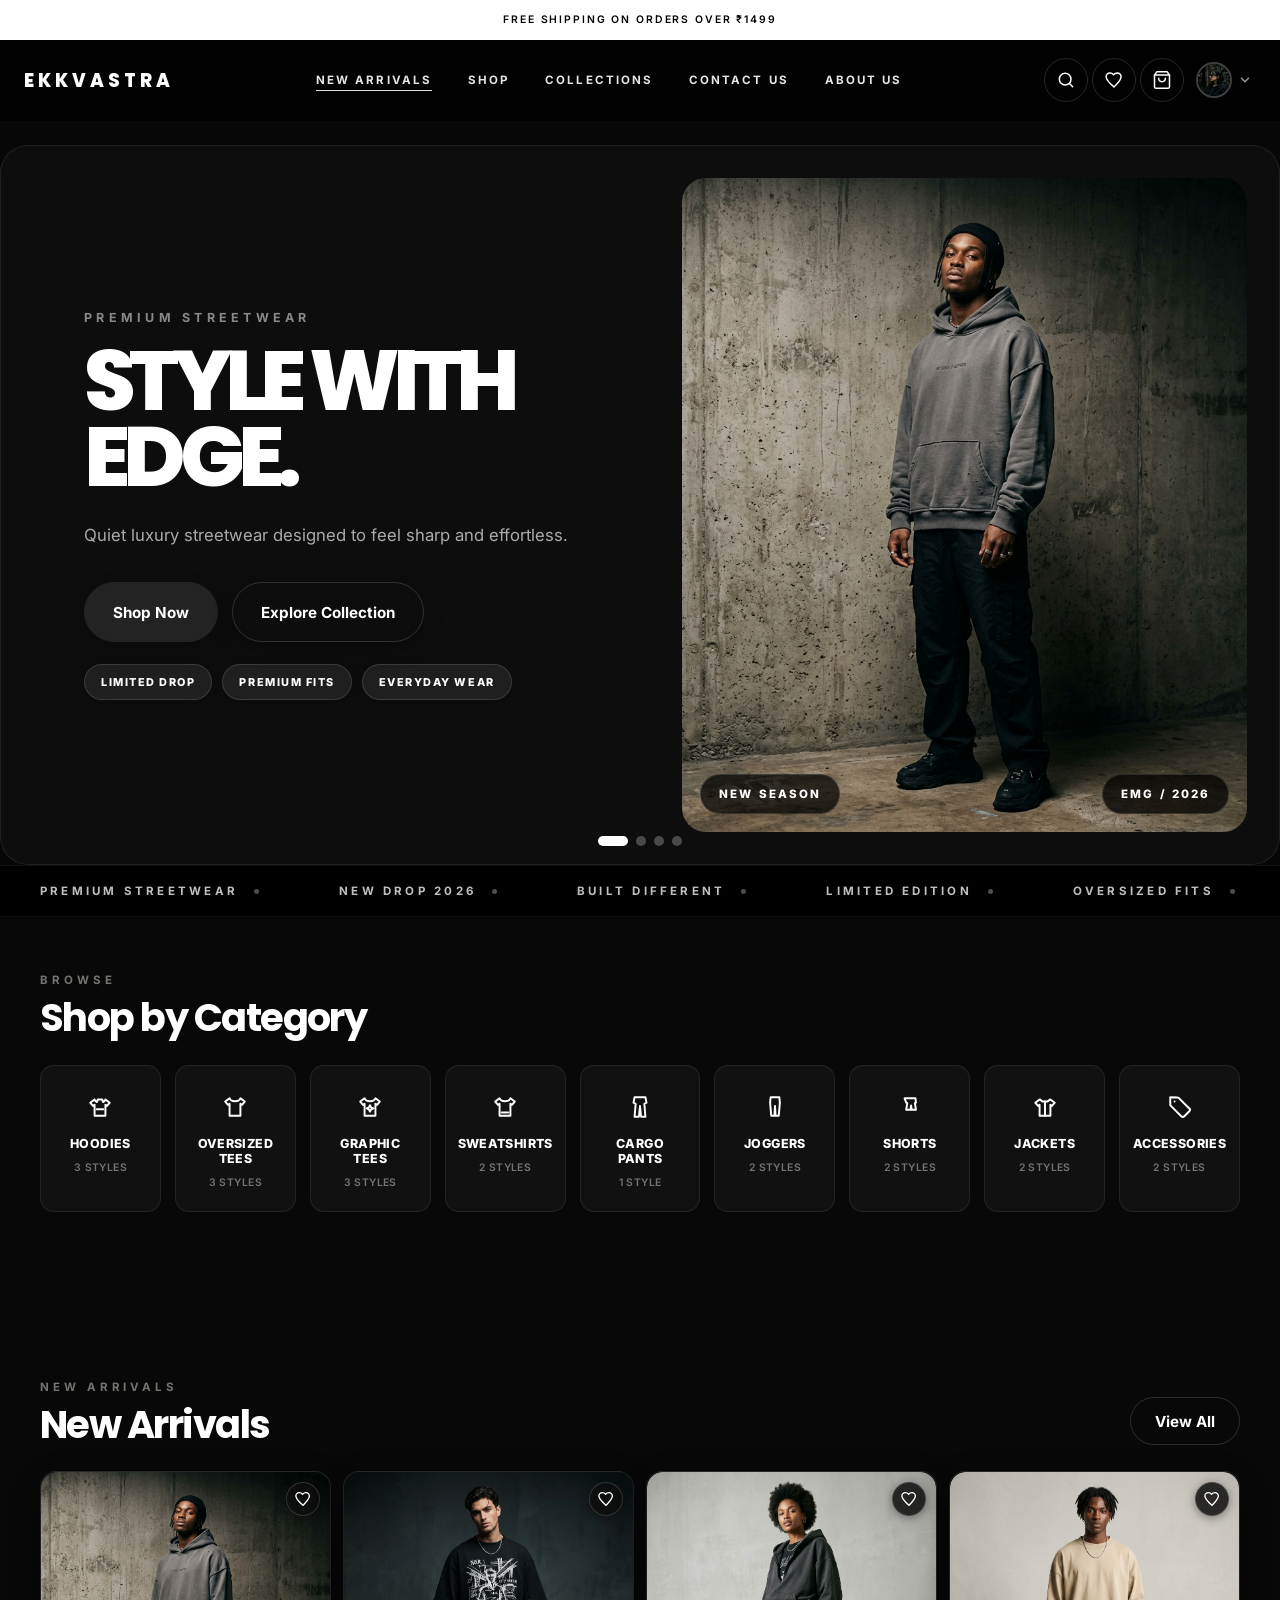
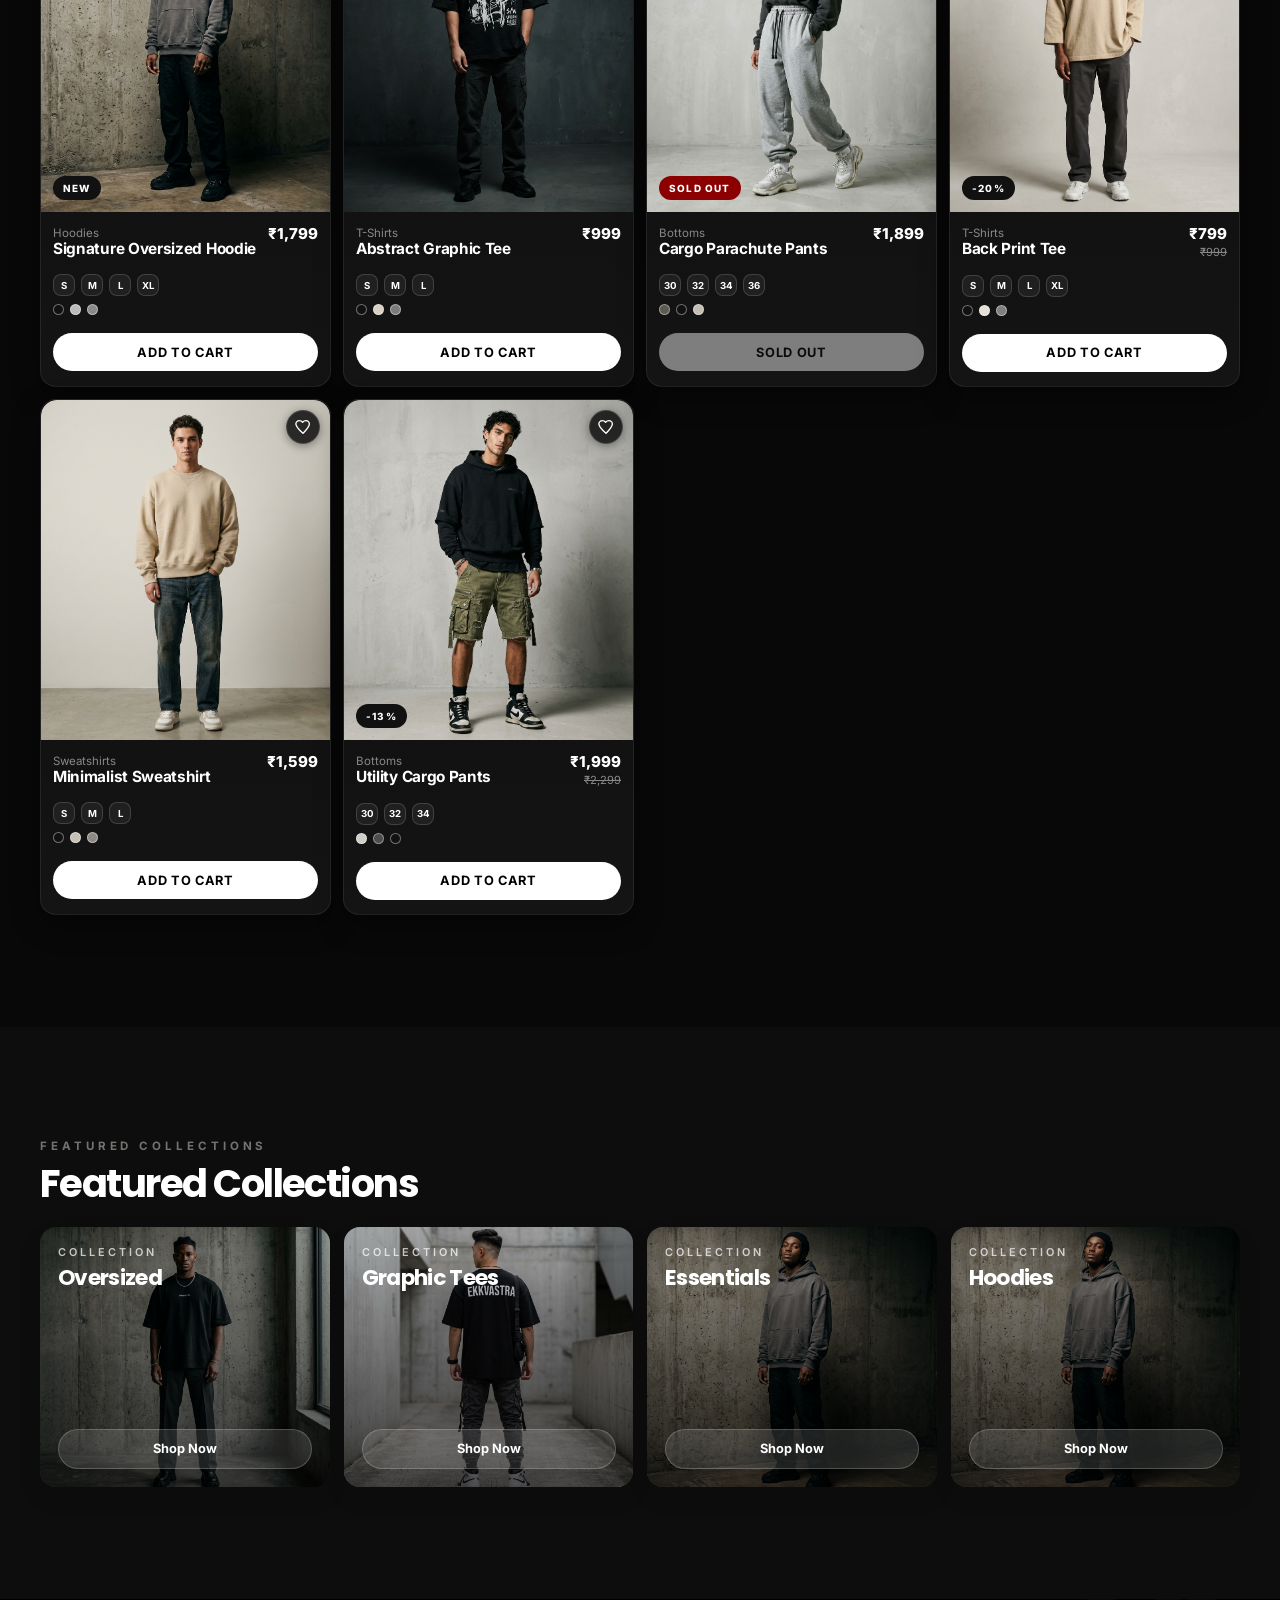
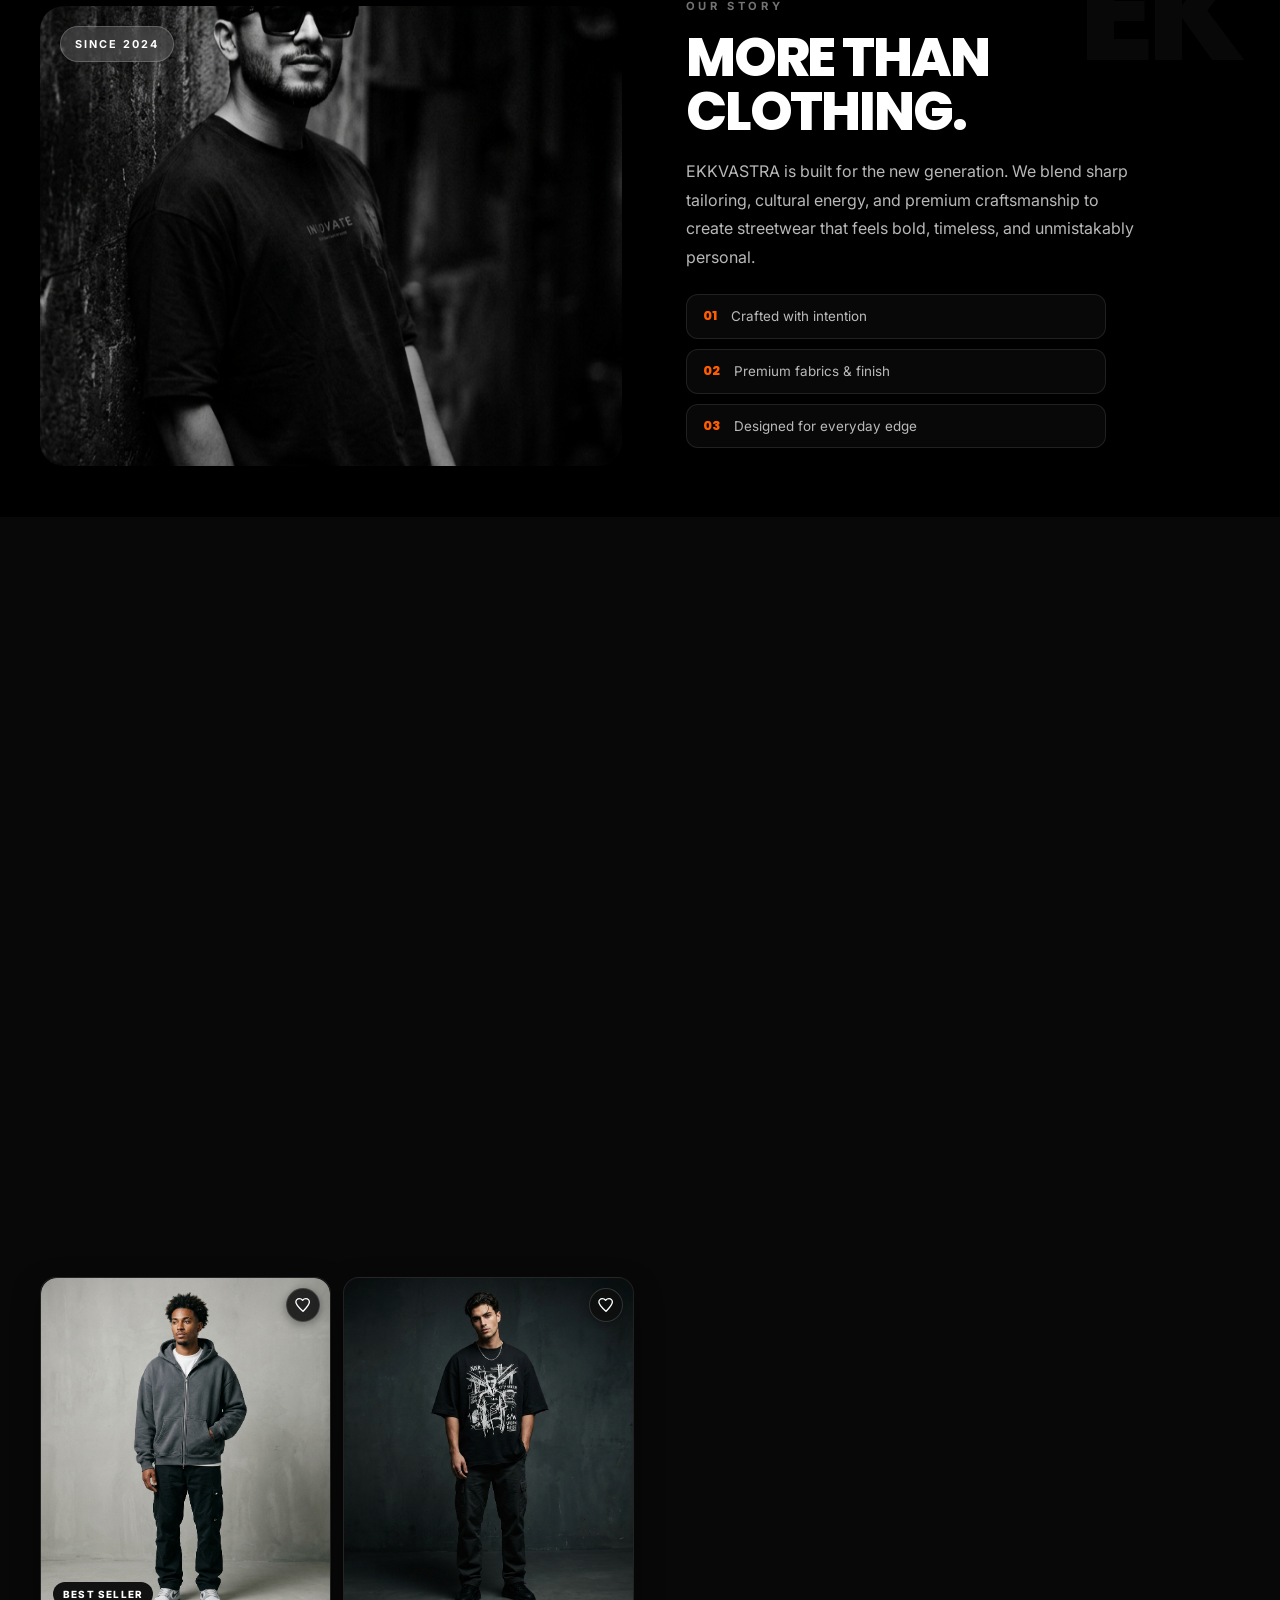
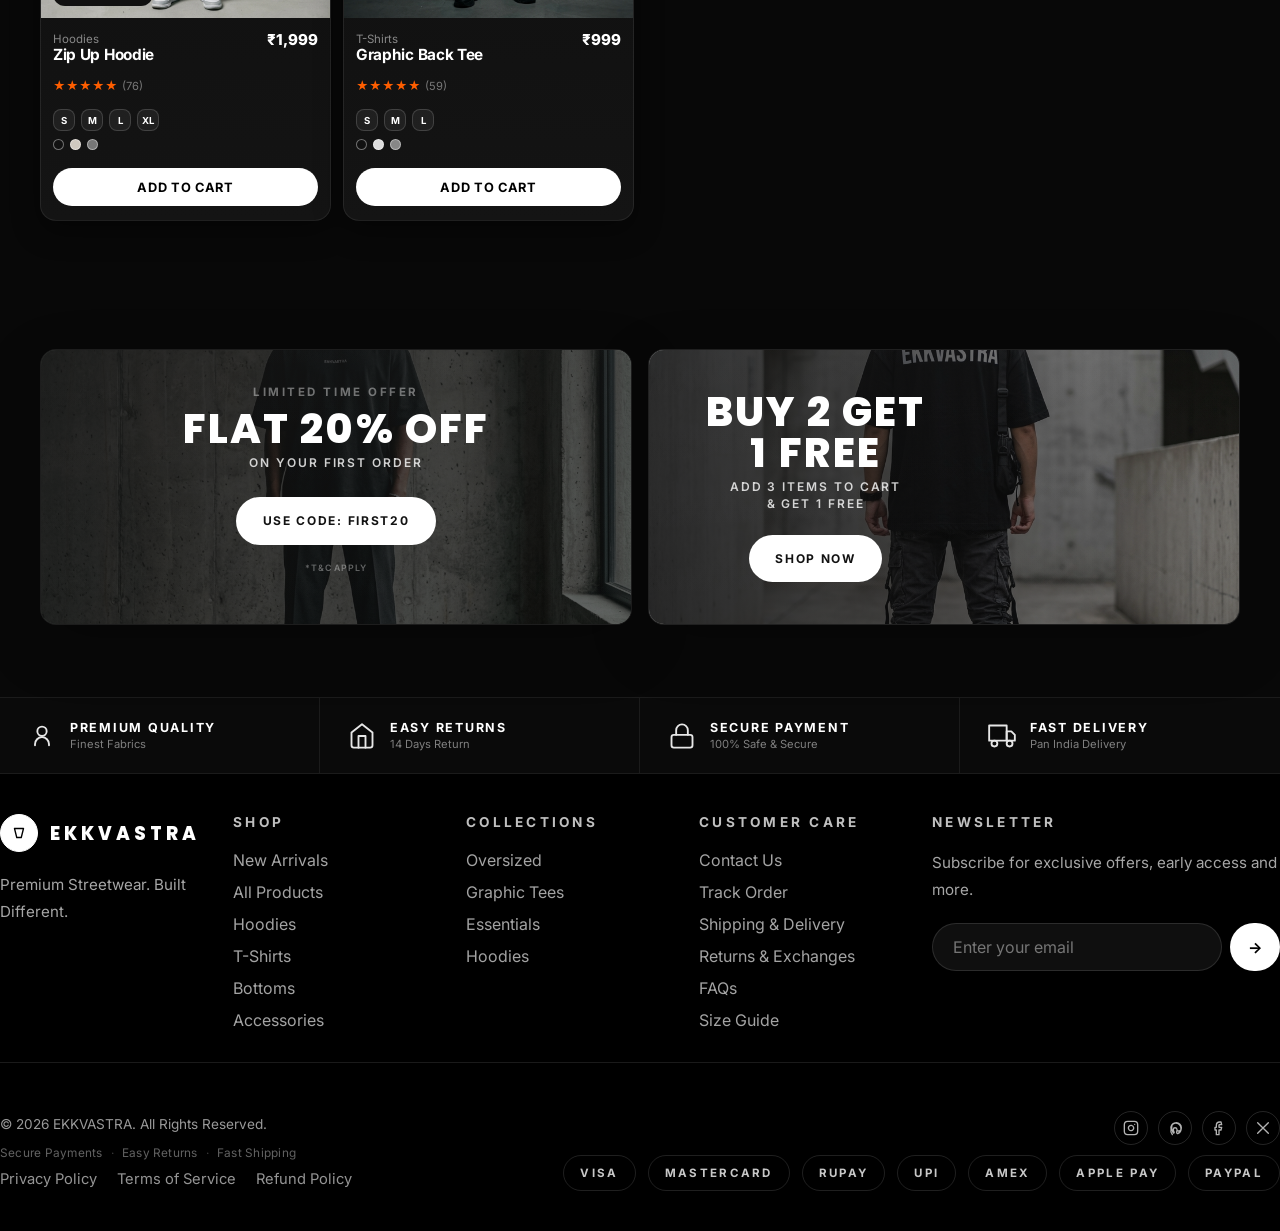
==== commit a11c6d20: "code updated" ====
--- a/index.html
+++ b/index.html
@@ -183,7 +183,7 @@
             position: absolute;
             top: -6px;
             right: -6px;
-            background: #e53935;
+            background: #ff5e00;
             color: #fff;
             font-size: 0.58rem;
             font-weight: 800;
@@ -485,13 +485,17 @@
             width: 16px;
             height: 16px;
             border-radius: 50%;
-            display: flex;
+            display: none;
             align-items: center;
             justify-content: center;
             line-height: 1;
             box-shadow: 0 2px 4px rgba(0, 0, 0, 0.15);
             border: 1.5px solid #000;
             z-index: 10;
+        }
+
+        .cart-badge.visible {
+            display: flex;
         }
 
         .mobile-menu-btn {
@@ -647,6 +651,8 @@
         }
 
         .hero-image img {
+            position: absolute;
+            inset: 0;
             width: 100%;
             height: 100%;
             object-fit: cover;
@@ -953,11 +959,11 @@
             pointer-events: none;
         }
         .wishlist.active {
-            background: rgba(229, 57, 53, 0.15);
+            background: rgba(255, 94, 0, 0.15);
         }
         .wishlist.active svg {
-            fill: #e53935;
-            stroke: #e53935;
+            fill: #ff5e00;
+            stroke: #ff5e00;
         }
         @keyframes wishlist-pop {
             0%   { transform: scale(1); }
@@ -1126,7 +1132,7 @@
             font-size: 0.72rem;
             font-weight: 800;
             letter-spacing: 0.15em;
-            color: #e53935;
+            color: #ff5e00;
             text-transform: uppercase;
         }
         .details-title {
@@ -1490,6 +1496,105 @@
             flex-shrink: 0;
         }
 
+        /* --- SHOP BY CATEGORY (card row, below marquee) --- */
+        .category-icons-section {
+            padding: 40px 0;
+        }
+
+        @media (min-width: 640px) {
+            .category-icons-section {
+                padding: 56px 0;
+            }
+        }
+
+        .category-icons-head {
+            margin-bottom: 28px;
+        }
+
+        .category-icons-grid {
+            display: grid;
+            grid-template-columns: repeat(auto-fit, minmax(120px, 1fr));
+            gap: 14px;
+        }
+
+        .category-card {
+            display: flex;
+            flex-direction: column;
+            align-items: center;
+            gap: 10px;
+            text-align: center;
+            background: #111;
+            border: 1px solid rgba(255, 255, 255, 0.08);
+            border-radius: 14px;
+            padding: 22px 12px;
+            transition: transform 0.25s ease, border-color 0.25s ease, background-color 0.25s ease;
+        }
+
+        .category-card-icon {
+            width: 38px;
+            height: 38px;
+            display: flex;
+            align-items: center;
+            justify-content: center;
+            color: #fff;
+            transition: color 0.25s ease;
+        }
+
+        .category-card-title {
+            font-size: 0.78rem;
+            font-weight: 800;
+            letter-spacing: 0.03em;
+            text-transform: uppercase;
+            color: #fff;
+        }
+
+        .category-card-count {
+            font-size: 0.65rem;
+            font-weight: 600;
+            letter-spacing: 0.04em;
+            text-transform: uppercase;
+            color: #73736f;
+        }
+
+        .category-card:hover,
+        .category-card:active,
+        .category-card:focus-visible {
+            transform: translateY(-4px);
+            border-color: #ff5e00;
+            background: rgba(255, 94, 0, 0.06);
+        }
+
+        .category-card:hover .category-card-icon,
+        .category-card:active .category-card-icon,
+        .category-card:focus-visible .category-card-icon {
+            color: #ff5e00;
+        }
+
+        @media (max-width: 767px) {
+            .category-icons-grid {
+                display: flex;
+                flex-wrap: nowrap;
+                overflow-x: auto;
+                gap: 12px;
+                scroll-snap-type: x mandatory;
+                -webkit-overflow-scrolling: touch;
+                scrollbar-width: none;
+                padding-bottom: 4px;
+                width: 100%;
+                min-width: 0;
+            }
+
+            .category-icons-grid::-webkit-scrollbar {
+                display: none;
+                height: 0;
+            }
+
+            .category-card {
+                flex: 0 0 116px;
+                scroll-snap-align: start;
+            }
+        }
+
         /* --- OUR STORY SECTION --- */
         .story-section {
             background: #000000;
@@ -1498,36 +1603,40 @@
             overflow: hidden;
         }
 
-        .story-grid {
+        .story-layout {
             display: grid;
-            grid-template-columns: 1.02fr 0.98fr;
-            min-height: 560px;
-            align-items: stretch;
-            border-radius: 28px;
-            overflow: hidden;
-            box-shadow: 0 24px 70px rgba(0, 0, 0, 0.24);
+            grid-template-columns: 1.05fr 1fr;
+            gap: clamp(32px, 5vw, 72px);
+            align-items: center;
             position: relative;
             z-index: 1;
         }
 
         @media (max-width: 900px) {
-            .story-grid {
+            .story-layout {
                 grid-template-columns: 1fr;
-            }
+                gap: 48px;
+            }
+        }
+
+        .story-visual {
+            position: relative;
+            padding-bottom: 44px;
         }
 
         .story-image {
             position: relative;
             overflow: hidden;
-            min-height: 440px;
-            border-right: 1px solid rgba(255, 255, 255, 0.08);
+            border-radius: 24px;
+            min-height: 460px;
+            box-shadow: 0 24px 70px rgba(0, 0, 0, 0.4);
         }
 
         .story-image::after {
             content: "";
             position: absolute;
             inset: 0;
-            background: linear-gradient(180deg, rgba(0, 0, 0, 0.08) 0%, rgba(0, 0, 0, 0.34) 100%);
+            background: linear-gradient(180deg, rgba(0, 0, 0, 0.05) 0%, rgba(0, 0, 0, 0.4) 100%);
             pointer-events: none;
         }
 
@@ -1535,21 +1644,23 @@
             width: 100%;
             height: 100%;
             object-fit: cover;
-            object-position: center top;
+            object-position: center 18%;
             display: block;
             position: absolute;
             inset: 0;
-            transform: scale(1.05);
-        }
-
-        .story-image:hover img {
-            transform: scale(1.08);
+            transform: scale(1.7) translateY(var(--story-parallax-y, 0px));
+            transition: transform 1.2s cubic-bezier(0.16,1,0.3,1);
+            will-change: transform;
+        }
+
+        .story-image.reveal-left.visible img {
+            transform: scale(1.55) translateY(var(--story-parallax-y, 0px));
         }
 
         .story-image-badge {
             position: absolute;
-            left: 24px;
-            bottom: 24px;
+            left: 20px;
+            top: 20px;
             z-index: 2;
             padding: 10px 14px;
             background: rgba(255, 255, 255, 0.14);
@@ -1557,23 +1668,82 @@
             border: 1px solid rgba(255, 255, 255, 0.2);
             border-radius: 999px;
             color: #fff;
-            font-size: 0.72rem;
+            font-size: 0.68rem;
             font-weight: 700;
             letter-spacing: 0.18em;
             text-transform: uppercase;
         }
 
+        .story-float-card {
+            position: absolute;
+            right: 12px;
+            bottom: 0;
+            z-index: 3;
+            width: 138px;
+            padding: 18px 16px;
+            background: #ff5e00;
+            border-radius: 18px;
+            box-shadow: 0 20px 40px rgba(255, 94, 0, 0.3);
+            color: #000;
+        }
+
+        @media (min-width: 640px) {
+            .story-float-card {
+                right: -20px;
+                width: 150px;
+                padding: 20px 18px;
+            }
+        }
+
+        .story-float-num {
+            font-family: var(--font-display);
+            font-size: 1.9rem;
+            font-weight: 800;
+            line-height: 1;
+            letter-spacing: -0.03em;
+        }
+
+        .story-float-label {
+            margin-top: 6px;
+            font-size: 0.66rem;
+            font-weight: 700;
+            letter-spacing: 0.03em;
+            text-transform: uppercase;
+            line-height: 1.3;
+        }
+
         .story-content {
+            position: relative;
             display: flex;
             flex-direction: column;
-            justify-content: center;
-            padding: clamp(40px, 6vw, 84px);
-            background: linear-gradient(180deg, rgba(255,255,255,0.03), rgba(255,255,255,0.01));
             color: #fff;
             gap: 18px;
         }
 
+        .story-monogram {
+            position: absolute;
+            top: -54px;
+            right: 0;
+            font-family: var(--font-display);
+            font-size: 8.5rem;
+            font-weight: 800;
+            letter-spacing: -0.05em;
+            color: rgba(255, 255, 255, 0.03);
+            pointer-events: none;
+            line-height: 1;
+            z-index: 0;
+            user-select: none;
+        }
+
+        @media (max-width: 900px) {
+            .story-monogram {
+                display: none;
+            }
+        }
+
         .story-content .eyebrow {
+            position: relative;
+            z-index: 1;
             font-size: 0.7rem;
             font-weight: 700;
             letter-spacing: 0.32em;
@@ -1582,8 +1752,10 @@
         }
 
         .story-title {
+            position: relative;
+            z-index: 1;
             font-family: var(--font-display);
-            font-size: clamp(2rem, 4.5vw, 3.6rem);
+            font-size: clamp(2rem, 4.2vw, 3.4rem);
             font-weight: 800;
             letter-spacing: -0.04em;
             line-height: 1.0;
@@ -1592,44 +1764,59 @@
         }
 
         .story-text {
+            position: relative;
+            z-index: 1;
             font-size: 1rem;
             line-height: 1.8;
             color: rgba(255, 255, 255, 0.72);
-            max-width: 500px;
+            max-width: 460px;
             margin: 0;
         }
 
         .story-highlights {
-            display: grid;
-            grid-template-columns: repeat(3, minmax(0, 1fr));
-            gap: 12px;
+            position: relative;
+            z-index: 1;
+            display: flex;
+            flex-direction: column;
+            gap: 10px;
             margin-top: 4px;
-            max-width: 560px;
+            max-width: 420px;
         }
 
         .story-highlight {
-            padding: 12px 14px;
-            border: 1px solid rgba(255, 255, 255, 0.12);
-            border-radius: 14px;
-            background: rgba(255, 255, 255, 0.04);
-            backdrop-filter: blur(10px);
+            display: flex;
+            align-items: center;
+            gap: 14px;
+            padding: 12px 16px;
+            border: 1px solid rgba(255, 255, 255, 0.1);
+            border-radius: 12px;
+            background: rgba(255, 255, 255, 0.03);
+            transition: border-color 0.25s ease, background-color 0.25s ease, transform 0.25s ease;
+        }
+
+        .story-highlight:hover {
+            border-color: rgba(255, 94, 0, 0.4);
+            background: rgba(255, 94, 0, 0.05);
+            transform: translateX(4px);
         }
 
         .story-highlight strong {
-            display: block;
-            color: #fff;
-            font-size: 0.74rem;
-            letter-spacing: 0.2em;
-            margin-bottom: 4px;
+            flex-shrink: 0;
+            font-family: var(--font-display);
+            color: #ff5e00;
+            font-size: 0.8rem;
+            font-weight: 800;
         }
 
         .story-highlight span {
-            color: rgba(255, 255, 255, 0.68);
+            color: rgba(255, 255, 255, 0.72);
             font-size: 0.84rem;
             line-height: 1.4;
         }
 
         .story-btn {
+            position: relative;
+            z-index: 1;
             display: inline-flex;
             align-items: center;
             gap: 10px;
@@ -1653,12 +1840,6 @@
             box-shadow: 0 16px 30px rgba(255, 255, 255, 0.16);
         }
 
-        @media (max-width: 700px) {
-            .story-highlights {
-                grid-template-columns: 1fr;
-            }
-        }
-
         /* --- REVEAL ANIMATIONS --- */
         .reveal {
             opacity: 0;
@@ -1692,16 +1873,6 @@
         .delay-2 { transition-delay: 0.22s; }
         .delay-3 { transition-delay: 0.36s; }
         .delay-4 { transition-delay: 0.52s; }
-
-        /* Story image zoom on reveal */
-        .story-image img {
-            transition: transform 1.1s cubic-bezier(0.16,1,0.3,1);
-            transform: scale(1.06);
-        }
-        .reveal-left.visible .story-image img,
-        .story-image.reveal-left.visible img {
-            transform: scale(1);
-        }
 
         .promo-banner {
             padding: 1rem 0 2rem;
@@ -2292,103 +2463,16 @@
             }
         }
 
-        .story-section {
-            background: #000000;
-        }
-
-        .story-grid {
-            display: grid;
-            grid-template-columns: 1.2fr 1fr;
-            gap: 0;
-            background: #0d0d0d;
-            border: 1px solid rgba(255, 255, 255, 0.08);
-            border-radius: 16px;
-            overflow: hidden;
-            box-shadow: var(--soft-shadow);
-            min-height: 300px;
-        }
-
-        .story-image {
-            min-height: 100%;
-            background: #0d0d0d;
-        }
-
-        .story-image img {
-            width: 100%;
-            height: 100%;
-            object-fit: cover;
-            display: block;
-        }
-
-        .story-content {
-            display: flex;
-            flex-direction: column;
-            justify-content: center;
-            padding: 32px 28px;
-            background: #0d0d0d;
-        }
-
-        .story-title {
-            font-family: var(--font-display);
-            font-size: clamp(1.8rem, 3vw, 3rem);
-            line-height: 1;
-            font-weight: 800;
-            letter-spacing: -0.05em;
-            margin: 12px 0 14px;
-            color: #fff;
-        }
-
-        .story-text {
-            font-size: 0.98rem;
-            line-height: 1.7;
-            color: rgba(255, 255, 255, 0.72);
-            max-width: 360px;
-            margin: 0 0 18px;
-        }
-
-        .story-btn {
-            display: inline-flex;
-            align-items: center;
-            justify-content: center;
-            min-height: 42px;
-            padding: 0 18px;
-            border-radius: 3px;
-            background: #fff;
-            color: #000;
-            font-size: 0.72rem;
-            font-weight: 800;
-            letter-spacing: 0.14em;
-            text-transform: uppercase;
-            width: fit-content;
-            transition: opacity 0.25s ease, transform 0.25s ease;
-        }
-
-        .story-btn:hover {
-            opacity: 0.85;
-            transform: translateY(-2px);
-        }
-
-        @media (max-width: 767px) {
-            .story-grid {
-                grid-template-columns: 1fr;
-            }
-
-            .story-image {
-                min-height: 240px;
-            }
-
-            .story-content {
-                padding: 24px 20px;
-            }
-        }
         /* --- TOAST NOTIFICATIONS --- */
         .toast-container {
             position: fixed;
             top: 24px;
             right: 24px;
+            left: 24px;
             z-index: 10000;
             display: flex;
             flex-direction: column;
+            align-items: flex-end;
             gap: 12px;
             pointer-events: none;
         }
@@ -2405,6 +2489,8 @@
             display: flex;
             align-items: center;
             gap: 12px;
+            max-width: 100%;
+            box-sizing: border-box;
             transform: translateX(120%);
             transition: transform 0.4s cubic-bezier(0.16, 1, 0.3, 1);
             pointer-events: auto;
@@ -2545,14 +2631,14 @@
                 <a href="cart.html" class="icon-btn" aria-label="Shopping Bag">
                     <svg viewBox="0 0 24 24" width="20" height="20" fill="none" stroke="currentColor"
                         stroke-width="1.8" stroke-linecap="round" stroke-linejoin="round">
-                        <circle cx="9" cy="21" r="1"></circle>
-                        <circle cx="20" cy="21" r="1"></circle>
-                        <path d="M1 1h4l2.68 13.39a2 2 0 0 0 2 1.61h9.72a2 2 0 0 0 2-1.61L23 6H6"></path>
+                        <path d="M6 2L3 6v14a2 2 0 0 0 2 2h14a2 2 0 0 0 2-2V6l-3-4z"></path>
+                        <line x1="3" y1="6" x2="21" y2="6"></line>
+                        <path d="M16 10a4 4 0 0 1-8 0"></path>
                     </svg>
                     <span class="cart-badge">0</span>
                 </a>
                 <a href="account.html" class="nav-avatar-btn" aria-label="My Account">
-                    <img src="images/avatar_akash.png" alt="Account" class="nav-avatar-img" />
+                    <img src="images/avatar_anshika.png" alt="Account" class="nav-avatar-img" />
                     <span class="nav-avatar-chevron">
                         <svg viewBox="0 0 24 24" width="14" height="14" fill="none" stroke="currentColor" stroke-width="2.5" stroke-linecap="round" stroke-linejoin="round">
                             <polyline points="6 9 12 15 18 9"></polyline>
@@ -2632,6 +2718,81 @@
             </div>
         </div>
 
+        <!-- Shop by Category (icon row) -->
+        <section class="category-icons-section">
+            <div class="page-shell">
+                <div class="category-icons-head reveal">
+                    <div class="eyebrow">Browse</div>
+                    <h2 class="title-md" style="margin-top:12px;">Shop by Category</h2>
+                </div>
+                <div class="category-icons-grid" id="categoryIconsGrid">
+                    <a href="shop.html?category=Hoodies" class="category-card">
+                        <span class="category-card-icon">
+                            <svg width="26" height="26" viewBox="0 0 24 24" fill="none" stroke="currentColor" stroke-width="1.8" stroke-linecap="round" stroke-linejoin="round"><path d="M7 5L3 8l2.5 3L7 10v10h10V10l1.5 1L21 8l-4-3c-.3 1.1-1.1 1.9-2.2 2.4L14 5h-4l-.8 2.4C8.1 6.9 7.3 6.1 7 5z"/><path d="M9 14h6"/></svg>
+                        </span>
+                        <span class="category-card-title">Hoodies</span>
+                        <span class="category-card-count" data-cat="Hoodies">Styles</span>
+                    </a>
+                    <a href="shop.html?category=Oversized%20Tees" class="category-card">
+                        <span class="category-card-icon">
+                            <svg width="26" height="26" viewBox="0 0 24 24" fill="none" stroke="currentColor" stroke-width="1.8" stroke-linecap="round" stroke-linejoin="round"><path d="M7 4L3 7l2.5 3L7 9v11h10V9l1.5 1L21 7l-4-3c-.5 1.6-2.6 2.7-5 2.7S7.5 5.6 7 4z"/></svg>
+                        </span>
+                        <span class="category-card-title">Oversized Tees</span>
+                        <span class="category-card-count" data-cat="Oversized Tees">Styles</span>
+                    </a>
+                    <a href="collection.html?name=Graphic%20Tees" class="category-card">
+                        <span class="category-card-icon">
+                            <svg width="26" height="26" viewBox="0 0 24 24" fill="none" stroke="currentColor" stroke-width="1.8" stroke-linecap="round" stroke-linejoin="round"><path d="M7 4L3 7l2.5 3L7 9v11h10V9l1.5 1L21 7l-4-3c-.5 1.6-2.6 2.7-5 2.7S7.5 5.6 7 4z"/><path d="M12 10.3l1 2 2.1 1-2.1 1-1 2-1-2-2.1-1 2.1-1z"/></svg>
+                        </span>
+                        <span class="category-card-title">Graphic Tees</span>
+                        <span class="category-card-count" data-cat="Graphic Tees">Styles</span>
+                    </a>
+                    <a href="shop.html?category=Sweatshirts" class="category-card">
+                        <span class="category-card-icon">
+                            <svg width="26" height="26" viewBox="0 0 24 24" fill="none" stroke="currentColor" stroke-width="1.8" stroke-linecap="round" stroke-linejoin="round"><path d="M7 4L3 7l2.5 3L7 9v11h10V9l1.5 1L21 7l-4-3c-.5 1.6-2.6 2.7-5 2.7S7.5 5.6 7 4z"/><path d="M9 17h6"/></svg>
+                        </span>
+                        <span class="category-card-title">Sweatshirts</span>
+                        <span class="category-card-count" data-cat="Sweatshirts">Styles</span>
+                    </a>
+                    <a href="shop.html?category=Cargo%20Pants" class="category-card">
+                        <span class="category-card-icon">
+                            <svg width="26" height="26" viewBox="0 0 24 24" fill="none" stroke="currentColor" stroke-width="1.8" stroke-linecap="round" stroke-linejoin="round"><path d="M7 3h10l1 5-2 1 1 12h-4l-1-10-1 10H7l1-12-2-1z"/></svg>
+                        </span>
+                        <span class="category-card-title">Cargo Pants</span>
+                        <span class="category-card-count" data-cat="Cargo Pants">Styles</span>
+                    </a>
+                    <a href="shop.html?category=Joggers" class="category-card">
+                        <span class="category-card-icon">
+                            <svg width="26" height="26" viewBox="0 0 24 24" fill="none" stroke="currentColor" stroke-width="1.8" stroke-linecap="round" stroke-linejoin="round"><path d="M8 3h8l.5 5-1 12h-3l-.5-9-.5 9h-3l-1-12z"/></svg>
+                        </span>
+                        <span class="category-card-title">Joggers</span>
+                        <span class="category-card-count" data-cat="Joggers">Styles</span>
+                    </a>
+                    <a href="shop.html?category=Shorts" class="category-card">
+                        <span class="category-card-icon">
+                            <svg width="26" height="26" viewBox="0 0 24 24" fill="none" stroke="currentColor" stroke-width="1.8" stroke-linecap="round" stroke-linejoin="round"><path d="M7 4h10l.5 4-1 .5 1 6h-4l-.5-4-.5 4H8.5l1-6-1-.5z"/></svg>
+                        </span>
+                        <span class="category-card-title">Shorts</span>
+                        <span class="category-card-count" data-cat="Shorts">Styles</span>
+                    </a>
+                    <a href="shop.html?category=Jackets" class="category-card">
+                        <span class="category-card-icon">
+                            <svg width="26" height="26" viewBox="0 0 24 24" fill="none" stroke="currentColor" stroke-width="1.8" stroke-linecap="round" stroke-linejoin="round"><path d="M7 5L3 8l2.5 3L7 10v10h10V10l1.5 1L21 8l-4-3-3 2h-4l-3-2z"/><path d="M12 7v13"/></svg>
+                        </span>
+                        <span class="category-card-title">Jackets</span>
+                        <span class="category-card-count" data-cat="Jackets">Styles</span>
+                    </a>
+                    <a href="shop.html?category=Accessories" class="category-card">
+                        <span class="category-card-icon">
+                            <svg width="26" height="26" viewBox="0 0 24 24" fill="none" stroke="currentColor" stroke-width="1.8" stroke-linecap="round" stroke-linejoin="round"><path d="M20.59 13.41L11 3.83A2 2 0 0 0 9.59 3.24L3 3v6.59a2 2 0 0 0 .59 1.41l9.58 9.58a2 2 0 0 0 2.82 0l4.6-4.6a2 2 0 0 0 0-2.82z"/><path d="M7 7h.01"/></svg>
+                        </span>
+                        <span class="category-card-title">Accessories</span>
+                        <span class="category-card-count" data-cat="Accessories">Styles</span>
+                    </a>
+                </div>
+            </div>
+        </section>
+
         <section class="section-space" id="new-arrivals">
             <div class="page-shell">
                 <div class="product-grid-head reveal">
@@ -2656,14 +2817,21 @@
         </section>
         <section class="section-space story-section" id="story">
             <div class="page-shell">
-                <div class="story-grid">
-                    <div class="story-image reveal-left">
-                        <img src="images/founder_portrait.png"
-                            alt="EKKVASTRA story" />
-                        <div class="story-image-badge">Since 2024</div>
+                <div class="story-layout">
+                    <div class="story-visual">
+                        <div class="story-image reveal-left" id="storyImage">
+                            <img src="images/founder_portrait.png"
+                                alt="EKKVASTRA story" id="storyParallaxImg" />
+                            <div class="story-image-badge">Since 2024</div>
+                        </div>
+                        <div class="story-float-card reveal delay-3">
+                            <div class="story-float-num">03+</div>
+                            <div class="story-float-label">Years of<br>Craft</div>
+                        </div>
                     </div>
 
                     <div class="story-content">
+                        <span class="story-monogram" aria-hidden="true">EK</span>
                         <div class="eyebrow reveal-right delay-1">Our Story</div>
                         <h2 class="story-title reveal-right delay-2">MORE THAN CLOTHING.</h2>
                         <p class="story-text reveal-right delay-3">
@@ -2810,24 +2978,22 @@
                 <div>
                     <h3 class="footer-heading">Shop</h3>
                     <div class="footer-links">
-                        <a href="#">New Arrivals</a>
-                        <a href="#">All Products</a>
-                        <a href="#">Hoodies</a>
-                        <a href="#">T-Shirts</a>
-                        <a href="#">Bottoms</a>
-                        <a href="#">Accessories</a>
+                        <a href="#new-arrivals">New Arrivals</a>
+                        <a href="shop.html">All Products</a>
+                        <a href="shop.html?category=hoodies">Hoodies</a>
+                        <a href="shop.html?category=t-shirts">T-Shirts</a>
+                        <a href="shop.html?category=bottoms">Bottoms</a>
+                        <a href="shop.html?category=accessories">Accessories</a>
                     </div>
                 </div>
 
                 <div>
                     <h3 class="footer-heading">Collections</h3>
                     <div class="footer-links">
-                        <a href="#">Oversized</a>
-                        <a href="#">Graphic Tees</a>
-                        <a href="#">Essentials</a>
-                        <a href="#">Hoodies</a>
-                        <a href="#">Summer Collection</a>
-                        <a href="#">Winter Collection</a>
+                        <a href="collection.html?name=Oversized">Oversized</a>
+                        <a href="collection.html?name=Graphic%20Tees">Graphic Tees</a>
+                        <a href="collection.html?name=Essentials">Essentials</a>
+                        <a href="collection.html?name=Hoodies">Hoodies</a>
                     </div>
                 </div>
 
@@ -2835,11 +3001,11 @@
                     <h3 class="footer-heading">Customer Care</h3>
                     <div class="footer-links">
                         <a href="CONTACT.html">Contact Us</a>
-                        <a href="#">Track Order</a>
-                        <a href="#">Shipping & Delivery</a>
-                        <a href="#">Returns & Exchanges</a>
-                        <a href="#">FAQs</a>
-                        <a href="#">Size Guide</a>
+                        <a href="#" onclick="event.preventDefault(); showToast('Order tracking is available under My Orders in your account.');">Track Order</a>
+                        <a href="#" onclick="event.preventDefault(); showToast('Free standard shipping on orders over ₹1499. Delivery details are in the checkout process.');">Shipping & Delivery</a>
+                        <a href="#" onclick="event.preventDefault(); showToast('7-day hassle-free returns policy. Contact support to initiate a return.');">Returns & Exchanges</a>
+                        <a href="#" onclick="event.preventDefault(); showToast('Frequently Asked Questions are available under the CONTACT page.');">FAQs</a>
+                        <a href="#" onclick="event.preventDefault(); showToast('Size Guide is available on standard product detail cards.');">Size Guide</a>
                     </div>
                 </div>
 
@@ -2864,9 +3030,9 @@
                     <p class="footer-copyright">&copy; 2026 EKKVASTRA. All Rights Reserved.</p>
                     <p class="footer-trust-line">Secure Payments<span class="dot">&middot;</span>Easy Returns<span class="dot">&middot;</span>Fast Shipping</p>
                     <div style="display:flex;flex-wrap:wrap;gap:20px;">
-                        <a href="#" style="color:rgba(255,255,255,.58);">Privacy Policy</a>
-                        <a href="#" style="color:rgba(255,255,255,.58);">Terms of Service</a>
-                        <a href="#" style="color:rgba(255,255,255,.58);">Refund Policy</a>
+                        <a href="#" style="color:rgba(255,255,255,.58);" onclick="event.preventDefault(); showToast('Privacy Policy coming soon!');">Privacy Policy</a>
+                        <a href="#" style="color:rgba(255,255,255,.58);" onclick="event.preventDefault(); showToast('Terms & Conditions coming soon!');">Terms of Service</a>
+                        <a href="#" style="color:rgba(255,255,255,.58);" onclick="event.preventDefault(); showToast('Refund Policy coming soon!');">Refund Policy</a>
                     </div>
                 </div>
 
@@ -2921,12 +3087,12 @@
         ];
 
         const newArrivals = [
-            { id: "idx-1", name: "Signature Oversized Hoodie", category: "Hoodies", price: "1,799", image: "images/ekkvastra_hoodie.png", hoverImage: "images/ekkvastra_back_print_tee.png", colors: ["#111", "#bbb", "#8a8a8a"], sizes: ["S", "M", "L", "XL"] },
-            { id: "idx-2", name: "Abstract Graphic Tee", category: "T-Shirts", price: "999", image: "images/ekkvastra_front_print_tee.png", hoverImage: "images/ekkvastra_back_print_tee.png", colors: ["#111", "#d8d0c4", "#7b7b7b"], sizes: ["S", "M", "L"] },
-            { id: "idx-3", name: "Cargo Parachute Pants", category: "Bottoms", price: "1,899", image: "images/ekkvastra_cargo.png", hoverImage: "images/ekkvastra_front_print_tee.png", colors: ["#5c5a52", "#111", "#c4bdb3"], sizes: ["30", "32", "34", "36"] },
-            { id: "idx-4", name: "Back Print Tee", category: "T-Shirts", price: "799", oldPrice: "999", badge: "-20%", image: "images/ekkvastra_back_print_tee.png", hoverImage: "images/ekkvastra_front_print_tee.png", colors: ["#111", "#e5dfd6", "#7f7f7f"], sizes: ["S", "M", "L", "XL"] },
-            { id: "idx-5", name: "Minimalist Sweatshirt", category: "Sweatshirts", price: "1,599", image: "images/ekkvastra_hoodie.png", hoverImage: "images/ekkvastra_back_print_tee.png", colors: ["#111", "#c7c0b5", "#8d8a85"], sizes: ["S", "M", "L"] },
-            { id: "idx-6", name: "Utility Cargo Pants", category: "Bottoms", price: "1,999", image: "images/ekkvastra_cargo.png", hoverImage: "images/ekkvastra_front_print_tee.png", colors: ["#d0cec8", "#4d4d4d", "#111"], sizes: ["30", "32", "34"] },
+            { id: "idx-1", name: "Signature Oversized Hoodie", category: "Hoodies", price: "1,799", image: "images/ekkvastra_hoodie.png", hoverImage: "images/ekkvastra_back_print_tee.png", colors: ["#111", "#bbb", "#8a8a8a"], sizes: ["S", "M", "L", "XL"], inStock: true, badge: "New" },
+            { id: "idx-2", name: "Abstract Graphic Tee", category: "T-Shirts", price: "999", image: "images/graphic_tee_noir.png", hoverImage: "images/ekkvastra_back_print_tee.png", colors: ["#111", "#d8d0c4", "#7b7b7b"], sizes: ["S", "M", "L"], inStock: true },
+            { id: "idx-3", name: "Cargo Parachute Pants", category: "Bottoms", price: "1,899", image: "images/joggers_grey.png", hoverImage: "images/ekkvastra_front_print_tee.png", colors: ["#5c5a52", "#111", "#c4bdb3"], sizes: ["30", "32", "34", "36"], inStock: false },
+            { id: "idx-4", name: "Back Print Tee", category: "T-Shirts", price: "799", oldPrice: "999", badge: "-20%", image: "images/minimal_tee_sand.png", hoverImage: "images/ekkvastra_front_print_tee.png", colors: ["#111", "#e5dfd6", "#7f7f7f"], sizes: ["S", "M", "L", "XL"], inStock: true },
+            { id: "idx-5", name: "Minimalist Sweatshirt", category: "Sweatshirts", price: "1,599", image: "images/boxy_sweatshirt.png", hoverImage: "images/ekkvastra_back_print_tee.png", colors: ["#111", "#c7c0b5", "#8d8a85"], sizes: ["S", "M", "L"], inStock: true },
+            { id: "idx-6", name: "Utility Cargo Pants", category: "Bottoms", price: "1,999", oldPrice: "2,299", badge: "-13%", image: "images/cargo_shorts.png", hoverImage: "images/ekkvastra_front_print_tee.png", colors: ["#d0cec8", "#4d4d4d", "#111"], sizes: ["30", "32", "34"], inStock: true },
         ];
 
         const collections = [
@@ -2937,12 +3103,12 @@
         ];
 
         const bestSellers = [
-            { id: "idx-7", name: "Signature Hoodie", category: "Hoodies", price: "1,799", rating: { stars: 5, count: 128 }, image: "images/ekkvastra_hoodie.png", hoverImage: "images/ekkvastra_back_print_tee.png", colors: ["#111", "#bbb", "#8a8a8a"], sizes: ["S", "M", "L", "XL"] },
-            { id: "idx-8", name: "Minimal Boxy Tee", category: "T-Shirts", price: "899", rating: { stars: 5, count: 96 }, image: "images/ekkvastra_front_print_tee.png", hoverImage: "images/ekkvastra_back_print_tee.png", colors: ["#555", "#111", "#d7d2c8"], sizes: ["S", "M", "L"] },
-            { id: "idx-9", name: "Cargo Parachute Pants", category: "Bottoms", price: "1,899", rating: { stars: 5, count: 88 }, image: "images/ekkvastra_cargo.png", hoverImage: "images/ekkvastra_front_print_tee.png", colors: ["#b5b0a6", "#111", "#777"], sizes: ["30", "32", "34", "36"] },
-            { id: "idx-10", name: "Washed Oversized Tee", category: "T-Shirts", price: "999", rating: { stars: 5, count: 110 }, image: "images/ekkvastra_back_print_tee.png", hoverImage: "images/ekkvastra_front_print_tee.png", colors: ["#111", "#ccc", "#8c8c8c"], sizes: ["S", "M", "L", "XL"] },
-            { id: "idx-11", name: "Zip Up Hoodie", category: "Hoodies", price: "1,999", rating: { stars: 5, count: 76 }, image: "images/ekkvastra_hoodie.png", hoverImage: "images/ekkvastra_back_print_tee.png", colors: ["#111", "#cfc8bf", "#777"], sizes: ["S", "M", "L", "XL"] },
-            { id: "idx-12", name: "Graphic Back Tee", category: "T-Shirts", price: "999", rating: { stars: 5, count: 59 }, image: "images/ekkvastra_front_print_tee.png", hoverImage: "images/ekkvastra_back_print_tee.png", colors: ["#111", "#ddd", "#878787"], sizes: ["S", "M", "L"] }
+            { id: "idx-7", name: "Signature Hoodie", category: "Hoodies", price: "1,799", rating: { stars: 5, count: 128 }, badge: "Best Seller", image: "images/ekkvastra_hoodie.png", hoverImage: "images/ekkvastra_back_print_tee.png", colors: ["#111", "#bbb", "#8a8a8a"], sizes: ["S", "M", "L", "XL"], inStock: true },
+            { id: "idx-8", name: "Minimal Boxy Tee", category: "T-Shirts", price: "899", oldPrice: "1,099", badge: "-18%", rating: { stars: 5, count: 96 }, image: "images/track_jacket.png", hoverImage: "images/ekkvastra_back_print_tee.png", colors: ["#555", "#111", "#d7d2c8"], sizes: ["S", "M", "L"], inStock: true },
+            { id: "idx-9", name: "Cargo Parachute Pants", category: "Bottoms", price: "1,899", rating: { stars: 5, count: 88 }, image: "images/utility_backpack.png", hoverImage: "images/ekkvastra_front_print_tee.png", colors: ["#b5b0a6", "#111", "#777"], sizes: ["30", "32", "34", "36"], inStock: true },
+            { id: "idx-10", name: "Washed Oversized Tee", category: "T-Shirts", price: "999", rating: { stars: 5, count: 110 }, image: "images/bucket_hat.png", hoverImage: "images/ekkvastra_front_print_tee.png", colors: ["#111", "#ccc", "#8c8c8c"], sizes: ["S", "M", "L", "XL"], inStock: false },
+            { id: "idx-11", name: "Zip Up Hoodie", category: "Hoodies", price: "1,999", rating: { stars: 5, count: 76 }, badge: "Best Seller", image: "images/zip_hoodie_charcoal.png", hoverImage: "images/ekkvastra_back_print_tee.png", colors: ["#111", "#cfc8bf", "#777"], sizes: ["S", "M", "L", "XL"], inStock: true },
+            { id: "idx-12", name: "Graphic Back Tee", category: "T-Shirts", price: "999", rating: { stars: 5, count: 59 }, image: "images/graphic_tee_noir.png", hoverImage: "images/ekkvastra_back_print_tee.png", colors: ["#111", "#ddd", "#878787"], sizes: ["S", "M", "L"], inStock: true }
         ];
 
         function icon(type, size = 20) {
@@ -2954,7 +3120,7 @@
 
         function renderProductCard(p) {
             const starsHtml = p.rating ? `
-                <div class="product-rating" style="display:flex;align-items:center;gap:4px;margin-top:6px;color:#f5a623;font-size:0.75rem;">
+                <div class="product-rating" style="display:flex;align-items:center;gap:4px;margin-top:6px;color:#ff5e00;font-size:0.75rem;">
                     <span>${"★".repeat(p.rating.stars)}${"☆".repeat(5 - p.rating.stars)}</span>
                     <span style="color:#777;font-size:0.7rem;">(${p.rating.count})</span>
                 </div>
@@ -2967,7 +3133,7 @@
                         <img class="default-img" src="${p.image}" alt="${p.name}" loading="lazy" />
                         <img class="hover-img" src="${p.hoverImage}" alt="${p.name} alternate" loading="lazy" />
                         <button class="wishlist" aria-label="Wishlist" data-product="${productData}">${icon("heart", 18)}</button>
-                        ${p.badge ? `<span class="badge">${p.badge}</span>` : ""}
+                        ${!p.inStock ? `<span class="badge" style="background:#8b0000;">Sold Out</span>` : (p.badge ? `<span class="badge">${p.badge}</span>` : "")}
                     </div>
                     <div class="product-info">
                         <div class="product-top">
@@ -2983,7 +3149,7 @@
                         ${starsHtml}
                         <div class="sizes" style="margin-top:8px;">${p.sizes.map(s => `<span class="size">${s}</span>`).join("")}</div>
                         <div class="colors">${p.colors.map(c => `<span class="color" style="background:${c}"></span>`).join("")}</div>
-                        <button class="add-cart" onclick="addHomeCart(event, '${productData}')">Add to Cart</button>
+                        ${p.inStock ? `<button class="add-cart" onclick="addHomeCart(event, '${productData}')">Add to Cart</button>` : `<button class="add-cart" disabled style="opacity:0.45;cursor:not-allowed;">Sold Out</button>`}
                     </div>
                 </article>
             `;
@@ -3002,8 +3168,10 @@
         }
 
         function renderCollectionCard(col) {
+            const collectionUrl = `collection.html?name=${encodeURIComponent(col.title)}`;
             return `
                 <article class="collection-card reveal">
+                    <a href="${collectionUrl}" aria-label="${col.title}" style="position:absolute;inset:0;z-index:1;"></a>
                     <img src="${col.image}" alt="${col.title}" loading="lazy" />
                     <div class="collection-overlay"></div>
                     <div class="collection-content">
@@ -3011,7 +3179,7 @@
                             <div class="small">Collection</div>
                             <h3>${col.title}</h3>
                         </div>
-                        <a href="shop.html" class="btn-secondary" style="border-color:rgba(255,255,255,.2);background:rgba(255,255,255,.12);color:#fff;min-height:40px;height:40px;padding:0 16px;font-size:.8rem;line-height:1;width:100%;">Shop Now</a>
+                        <a href="${collectionUrl}" class="btn-secondary" style="position:relative;z-index:2;border-color:rgba(255,255,255,.2);background:rgba(255,255,255,.12);color:#fff;min-height:40px;height:40px;padding:0 16px;font-size:.8rem;line-height:1;width:100%;">Shop Now</a>
                     </div>
                 </article>
             `;
@@ -3044,11 +3212,10 @@
         }
         function updateCartBadgeCount() {
             const count = getCart().reduce((sum, item) => sum + (item.quantity || 0), 0);
-            const badge = document.querySelector('.cart-badge');
-            if (badge) {
+            document.querySelectorAll('.cart-badge').forEach(badge => {
                 badge.textContent = count;
-                badge.style.display = count > 0 ? 'grid' : 'none';
-            }
+                badge.classList.toggle('visible', count > 0);
+            });
             const drawerCount = document.getElementById('drawerCartCount');
             if (drawerCount) drawerCount.textContent = count;
         }
@@ -3182,6 +3349,17 @@
             document.querySelectorAll("#collectionGrid .collection-card").forEach((el, i) => {
                 el.classList.add("reveal");
                 el.style.transitionDelay = (i * 0.1) + "s";
+            });
+
+            // Category cards — stagger up (also fill in real product counts)
+            document.querySelectorAll("#categoryIconsGrid .category-card").forEach((el, i) => {
+                el.classList.add("reveal");
+                el.style.transitionDelay = (i * 0.06) + "s";
+            });
+            document.querySelectorAll(".category-card-count[data-cat]").forEach(el => {
+                const cat = el.dataset.cat;
+                const count = EKKVASTRA_PRODUCTS.filter(p => p.category === cat).length;
+                el.textContent = count + (count === 1 ? " Style" : " Styles");
             });
 
             // Trust bar items — stagger up
@@ -3314,7 +3492,7 @@
                 : '';
 
             const ratingHtml = product.rating
-                ? `<div style="display:flex;align-items:center;gap:6px;color:#f5a623;font-size:0.85rem;">
+                ? `<div style="display:flex;align-items:center;gap:6px;color:#ff5e00;font-size:0.85rem;">
                      <span>${"★".repeat(product.rating.stars)}${"☆".repeat(5 - product.rating.stars)}</span>
                      <span style="color:#888;font-size:0.75rem;">(${product.rating.count} reviews)</span>
                    </div>`
@@ -3457,6 +3635,30 @@
         window.addEventListener("scroll", onScrollHeader);
         onScrollHeader();
 
+        // ── Our Story image parallax (subtle drift as the section scrolls) ──
+        (function () {
+            const storySection = document.getElementById("story");
+            const storyImg = document.getElementById("storyParallaxImg");
+            if (!storySection || !storyImg) return;
+            let ticking = false;
+            function updateStoryParallax() {
+                const rect = storySection.getBoundingClientRect();
+                const winH = window.innerHeight || document.documentElement.clientHeight;
+                const progress = (winH - rect.top) / (winH + rect.height);
+                const clamped = Math.max(0, Math.min(1, progress));
+                const offset = (clamped - 0.5) * 50; // roughly -25px to +25px drift
+                storyImg.style.setProperty("--story-parallax-y", offset.toFixed(1) + "px");
+                ticking = false;
+            }
+            window.addEventListener("scroll", () => {
+                if (!ticking) {
+                    window.requestAnimationFrame(updateStoryParallax);
+                    ticking = true;
+                }
+            }, { passive: true });
+            updateStoryParallax();
+        })();
+
         // ── MAGNIFICENT SEARCH OVERLAY ENGINE ──
         document.addEventListener('DOMContentLoaded', () => {
             const searchOpenBtns = document.querySelectorAll('button[aria-label="Search"]');
@@ -3468,10 +3670,7 @@
                 searchOpenBtns.forEach(btn => {
                     btn.addEventListener('click', (e) => {
                         e.preventDefault();
-                        if (typeof toggleMobileDrawer === 'function') toggleMobileDrawer(false);
-                        searchOverlay.classList.add('open');
-                        searchOverlay.setAttribute('aria-hidden', 'false');
-                        setTimeout(() => searchInput?.focus(), 100);
+                        window.location.href = 'SEARCH.html';
                     });
                 });
 
@@ -3595,65 +3794,92 @@
 
             <!-- Search Header -->
             <div class="search-header">
+                <button class="search-back-btn" id="closeSearchBtn" aria-label="Back">
+                    <svg viewBox="0 0 24 24" width="24" height="24" fill="none" stroke="currentColor" stroke-width="2"><polyline points="15 18 9 12 15 6"></polyline></svg>
+                </button>
                 <span class="search-logo">EKKVASTRA</span>
-                <button class="search-close-btn" id="closeSearchBtn" aria-label="Close search">
-                    <svg viewBox="0 0 24 24" width="24" height="24" fill="none" stroke="currentColor" stroke-width="2">
-                        <line x1="18" y1="6" x2="6" y2="18"></line>
-                        <line x1="6" y1="6" x2="18" y2="18"></line>
-                    </svg>
+                <button class="search-cart-btn" aria-label="Cart">
+                    <svg viewBox="0 0 24 24" width="22" height="22" fill="none" stroke="currentColor" stroke-width="1.8"><path d="M6 2L3 6v14a2 2 0 0 0 2 2h14a2 2 0 0 0 2-2V6l-3-4z"></path><line x1="3" y1="6" x2="21" y2="6"></line><path d="M16 10a4 4 0 0 1-8 0"></path></svg>
+                    <span class="cart-badge">3</span>
                 </button>
             </div>
 
             <div class="search-body">
+                <h1 class="search-title">Search</h1>
+                
                 <!-- Search Input Wrapper -->
                 <div class="search-input-wrapper">
-                    <svg class="search-input-icon" viewBox="0 0 24 24" width="28" height="28" fill="none" stroke="currentColor" stroke-width="2">
+                    <svg class="search-input-icon" viewBox="0 0 24 24" width="20" height="20" fill="none" stroke="currentColor" stroke-width="2">
                         <circle cx="11" cy="11" r="8"></circle>
                         <line x1="21" y1="21" x2="16.65" y2="16.65"></line>
                     </svg>
-                    <input type="text" id="searchInput" class="search-input" placeholder="Search for products, categories..." autofocus>
+                    <input type="text" id="searchInput" class="search-input" placeholder="Search for products, collections..." autofocus>
+                    <button class="search-filter-btn" aria-label="Filters">
+                        <svg viewBox="0 0 24 24" width="20" height="20" fill="none" stroke="currentColor" stroke-width="2"><line x1="4" y1="21" x2="4" y2="14"></line><line x1="4" y1="10" x2="4" y2="3"></line><line x1="12" y1="21" x2="12" y2="12"></line><line x1="12" y1="8" x2="12" y2="3"></line><line x1="20" y1="21" x2="20" y2="16"></line><line x1="20" y1="12" x2="20" y2="3"></line><line x1="1" y1="14" x2="7" y2="14"></line><line x1="9" y1="8" x2="15" y2="8"></line><line x1="17" y1="16" x2="23" y2="16"></line></svg>
+                    </button>
                 </div>
 
-                <!-- Quick Info Row -->
-                <div class="search-quick-info">
-                    <div class="popular-searches-col">
-                        <span class="search-section-title">POPULAR SEARCHES</span>
-                        <div class="search-chips">
-                            <button class="search-chip">Oversized Tee</button>
-                            <button class="search-chip">Hoodie</button>
-                            <button class="search-chip">Cargo Pants</button>
-                            <button class="search-chip">Black Tee</button>
-                            <button class="search-chip">Jacket</button>
+                <div class="search-sections-wrap">
+                    <!-- Recent Searches -->
+                    <div class="search-section">
+                        <div class="search-section-header">
+                            <span class="search-section-title">RECENT SEARCHES</span>
+                            <button class="search-clear-btn">Clear All</button>
+                        </div>
+                        <div class="search-chips recent-chips">
+                            <button class="search-chip">oversized t-shirt <svg viewBox="0 0 24 24" width="12" height="12" fill="none" stroke="currentColor" stroke-width="2"><line x1="18" y1="6" x2="6" y2="18"></line><line x1="6" y1="6" x2="18" y2="18"></line></svg></button>
+                            <button class="search-chip">hoodie <svg viewBox="0 0 24 24" width="12" height="12" fill="none" stroke="currentColor" stroke-width="2"><line x1="18" y1="6" x2="6" y2="18"></line><line x1="6" y1="6" x2="18" y2="18"></line></svg></button>
+                            <button class="search-chip">cargo pants <svg viewBox="0 0 24 24" width="12" height="12" fill="none" stroke="currentColor" stroke-width="2"><line x1="18" y1="6" x2="6" y2="18"></line><line x1="6" y1="6" x2="18" y2="18"></line></svg></button>
+                            <button class="search-chip">black hoodie <svg viewBox="0 0 24 24" width="12" height="12" fill="none" stroke="currentColor" stroke-width="2"><line x1="18" y1="6" x2="6" y2="18"></line><line x1="6" y1="6" x2="18" y2="18"></line></svg></button>
                         </div>
                     </div>
-                    <div class="trending-col">
-                        <span class="search-section-title">TRENDING NOW <svg viewBox="0 0 24 24" width="12" height="12" fill="none" stroke="currentColor" stroke-width="2" style="display:inline-block;vertical-align:middle;margin-left:2px;"><polyline points="23 6 13.5 15.5 8.5 10.5 1 18"/><polyline points="17 6 23 6 23 12"/></svg></span>
-                        <div class="trending-links">
-                            <a href="shop.html">New Arrivals</a>
-                            <a href="shop.html">Best Sellers</a>
-                            <a href="shop.html">Graphic Tees</a>
-                            <a href="shop.html">Essentials</a>
+
+                    <!-- Trending Searches -->
+                    <div class="search-section">
+                        <div class="search-section-header">
+                            <span class="search-section-title">TRENDING SEARCHES</span>
+                        </div>
+                        <div class="search-chips">
+                            <button class="search-chip">graphic t-shirt</button>
+                            <button class="search-chip">oversized hoodie</button>
+                            <button class="search-chip">cargo pants</button>
+                            <button class="search-chip">jacket</button>
+                            <button class="search-chip">shorts</button>
+                        </div>
+                    </div>
+
+                    <!-- Popular Categories -->
+                    <div class="search-section">
+                        <div class="search-section-header">
+                            <span class="search-section-title">POPULAR CATEGORIES</span>
+                        </div>
+                        <div class="popular-categories-row">
+                            <a href="shop.html?category=t-shirts" class="category-thumb">
+                                <img src="images/ekkvastra_front_print_tee.png" alt="T-Shirts">
+                                <span>T-Shirts</span>
+                            </a>
+                            <a href="shop.html?category=hoodies" class="category-thumb">
+                                <img src="images/ekkvastra_hoodie.png" alt="Hoodies">
+                                <span>Hoodies</span>
+                            </a>
+                            <a href="shop.html?category=Cargo%20Pants" class="category-thumb">
+                                <img src="images/ekkvastra_front_print_tee.png" alt="Cargo Pants">
+                                <span>Cargo Pants</span>
+                            </a>
+                            <a href="shop.html?category=Jackets" class="category-thumb">
+                                <img src="images/ekkvastra_hoodie.png" alt="Jackets">
+                                <span>Jackets</span>
+                            </a>
+                            <a href="shop.html?category=accessories" class="category-thumb">
+                                <img src="images/ekkvastra_back_print_tee.png" alt="Accessories">
+                                <span>Accessories</span>
+                            </a>
                         </div>
                     </div>
                 </div>
 
                 <!-- Main Split Layout -->
                 <div class="search-results-layout">
-                    <!-- Recent Searches -->
-                    <div class="recent-searches-col">
-                        <div class="recent-header">
-                            <span class="search-section-title">
-                                RECENT SEARCHES
-                                <svg viewBox="0 0 24 24" width="12" height="12" fill="none" stroke="currentColor" stroke-width="2" style="display:inline-block;vertical-align:middle;margin-left:4px;"><path d="M21.5 2v6h-6M21.34 15.57a10 10 0 1 1-.57-8.38l5.67-5.67"/></svg>
-                            </span>
-                        </div>
-                        <ul class="recent-searches-list" id="recentSearchesList">
-                            <li><span>oversized tee</span><button class="remove-recent" aria-label="Remove item">✕</button></li>
-                            <li><span>cargo pants</span><button class="remove-recent" aria-label="Remove item">✕</button></li>
-                            <li><span>hoodie</span><button class="remove-recent" aria-label="Remove item">✕</button></li>
-                            <li><span>black t shirt</span><button class="remove-recent" aria-label="Remove item">✕</button></li>
-                        </ul>
-                    </div>
 
                     <!-- Suggested Products -->
                     <div class="suggested-products-col">
@@ -3677,6 +3903,7 @@
                                         <span class="color-dot" style="background:#777777;"></span>
                                         <span class="color-dot" style="background:#222222;"></span>
                                     </div>
+                                    <button class="suggested-cart-btn" aria-label="Add to cart"><svg viewBox="0 0 24 24" width="16" height="16" fill="none" stroke="currentColor" stroke-width="1.8"><path d="M6 2L3 6v14a2 2 0 0 0 2 2h14a2 2 0 0 0 2-2V6l-3-4z"></path><line x1="3" y1="6" x2="21" y2="6"></line><path d="M16 10a4 4 0 0 1-8 0"></path></svg></button>
                                 </div>
                             </div>
 
@@ -3694,6 +3921,7 @@
                                         <span class="color-dot" style="background:#777777;"></span>
                                         <span class="color-dot" style="background:#222222;"></span>
                                     </div>
+                                    <button class="suggested-cart-btn" aria-label="Add to cart"><svg viewBox="0 0 24 24" width="16" height="16" fill="none" stroke="currentColor" stroke-width="1.8"><path d="M6 2L3 6v14a2 2 0 0 0 2 2h14a2 2 0 0 0 2-2V6l-3-4z"></path><line x1="3" y1="6" x2="21" y2="6"></line><path d="M16 10a4 4 0 0 1-8 0"></path></svg></button>
                                 </div>
                             </div>
 
@@ -3711,6 +3939,7 @@
                                         <span class="color-dot" style="background:#777777;"></span>
                                         <span class="color-dot" style="background:#222222;"></span>
                                     </div>
+                                    <button class="suggested-cart-btn" aria-label="Add to cart"><svg viewBox="0 0 24 24" width="16" height="16" fill="none" stroke="currentColor" stroke-width="1.8"><path d="M6 2L3 6v14a2 2 0 0 0 2 2h14a2 2 0 0 0 2-2V6l-3-4z"></path><line x1="3" y1="6" x2="21" y2="6"></line><path d="M16 10a4 4 0 0 1-8 0"></path></svg></button>
                                 </div>
                             </div>
 
@@ -3728,6 +3957,7 @@
                                         <span class="color-dot" style="background:#777777;"></span>
                                         <span class="color-dot" style="background:#222222;"></span>
                                     </div>
+                                    <button class="suggested-cart-btn" aria-label="Add to cart"><svg viewBox="0 0 24 24" width="16" height="16" fill="none" stroke="currentColor" stroke-width="1.8"><path d="M6 2L3 6v14a2 2 0 0 0 2 2h14a2 2 0 0 0 2-2V6l-3-4z"></path><line x1="3" y1="6" x2="21" y2="6"></line><path d="M16 10a4 4 0 0 1-8 0"></path></svg></button>
                                 </div>
                             </div>
 
@@ -3745,6 +3975,7 @@
                                         <span class="color-dot" style="background:#777777;"></span>
                                         <span class="color-dot" style="background:#222222;"></span>
                                     </div>
+                                    <button class="suggested-cart-btn" aria-label="Add to cart"><svg viewBox="0 0 24 24" width="16" height="16" fill="none" stroke="currentColor" stroke-width="1.8"><path d="M6 2L3 6v14a2 2 0 0 0 2 2h14a2 2 0 0 0 2-2V6l-3-4z"></path><line x1="3" y1="6" x2="21" y2="6"></line><path d="M16 10a4 4 0 0 1-8 0"></path></svg></button>
                                 </div>
                             </div>
 
@@ -3834,4 +4065,4 @@
     <script src="mobile-drawer.js"></script>
 </body>
 
-</html>+</html>
--- a/search-overlay.css
+++ b/search-overlay.css
@@ -149,7 +149,6 @@
     }
 }
 
-/* Search Header */
 .search-header {
     display: flex;
     justify-content: space-between;
@@ -159,16 +158,16 @@
 
 .search-logo {
     font-family: "Poppins", "Inter", sans-serif;
-    font-size: 1.5rem;
+    font-size: 1.2rem;
     font-weight: 900;
     letter-spacing: 0.22em;
 }
 
-.search-close-btn {
+.search-back-btn, .search-cart-btn {
     width: 44px;
     height: 44px;
     border-radius: 50%;
-    border: 1px solid rgba(255, 255, 255, 0.15);
+    border: none;
     background: transparent;
     color: #fff;
     cursor: pointer;
@@ -176,38 +175,63 @@
     place-items: center;
     transition: all 0.25s ease;
 }
-.search-close-btn:hover {
-    background: #fff;
-    color: #000;
-    border-color: #fff;
+
+.search-cart-btn {
+    position: relative;
+}
+
+.search-cart-btn .cart-badge {
+    position: absolute;
+    top: 6px;
+    right: 4px;
+    background: #ff5e00;
+    color: #fff;
+    font-size: 0.6rem;
+    font-weight: 800;
+    width: 16px;
+    height: 16px;
+    border-radius: 50%;
+    display: grid;
+    place-items: center;
+    line-height: 1;
+}
+
+.search-title {
+    font-size: 1.8rem;
+    font-weight: 700;
+    margin: 12px 0 24px;
 }
 
 /* Search Input */
 .search-input-wrapper {
     position: relative;
-    border-bottom: 1px solid rgba(255, 255, 255, 0.35);
-    padding-bottom: 16px;
-    display: flex;
-    align-items: center;
-    gap: 20px;
-}
-.search-input-icon {
+    background: #1c1c1e;
+    border-radius: 12px;
+    padding: 14px 16px;
+    display: flex;
+    align-items: center;
+    gap: 12px;
+}
+.search-input-icon, .search-filter-btn {
     color: rgba(255, 255, 255, 0.7);
     flex-shrink: 0;
+    background: transparent;
+    border: none;
+    cursor: pointer;
+    display: flex;
+    padding: 0;
 }
 .search-input {
     width: 100%;
     border: none;
     background: transparent;
     color: #fff;
-    font-size: clamp(1.5rem, 3.5vw, 2.8rem);
-    font-family: "Poppins", "Inter", sans-serif;
-    font-weight: 700;
-    letter-spacing: 0.02em;
+    font-size: 0.9rem;
+    font-family: "Inter", sans-serif;
     outline: none;
 }
 .search-input::placeholder {
-    color: rgba(255, 255, 255, 0.25);
+    color: rgba(255, 255, 255, 0.4);
 }
 
 /* Section Title */
@@ -216,70 +240,110 @@
     font-weight: 700;
     letter-spacing: 0.22em;
     color: rgba(255, 255, 255, 0.5);
-    display: block;
+    text-transform: uppercase;
+}
+
+.search-sections-wrap {
+    display: flex;
+    flex-direction: column;
+    gap: 32px;
+    margin-top: 32px;
+}
+
+.search-section-header {
+    display: flex;
+    justify-content: space-between;
+    align-items: center;
     margin-bottom: 16px;
-    text-transform: uppercase;
-}
-
-/* Chips and Links Row */
-.search-quick-info {
-    display: grid;
-    grid-template-columns: 1fr;
-    gap: 32px;
-}
-@media (min-width: 768px) {
-    .search-quick-info {
-        grid-template-columns: 1.2fr 0.8fr;
-    }
-}
+}
+
+.search-clear-btn {
+    background: transparent;
+    border: none;
+    color: rgba(255, 255, 255, 0.6);
+    font-size: 0.75rem;
+    font-weight: 600;
+    cursor: pointer;
+}
+
 .search-chips {
     display: flex;
     gap: 10px;
     flex-wrap: wrap;
 }
+
+.recent-chips .search-chip {
+    background: #2a2a2c;
+    display: flex;
+    align-items: center;
+    gap: 8px;
+}
+
 .search-chip {
-    padding: 10px 18px;
+    padding: 10px 16px;
     border-radius: 999px;
-    background: rgba(255, 255, 255, 0.06);
-    border: 1px solid rgba(255, 255, 255, 0.08);
-    color: #fff;
-    font-size: 0.74rem;
+    background: #1c1c1e;
+    border: none;
+    color: #fff;
+    font-size: 0.8rem;
+    font-weight: 500;
+    cursor: pointer;
+    transition: opacity 0.25s ease;
+}
+
+.popular-categories-row {
+    display: flex;
+    gap: 16px;
+    overflow-x: auto;
+    padding-bottom: 8px;
+    scrollbar-width: none;
+}
+
+.popular-categories-row::-webkit-scrollbar {
+    display: none;
+}
+
+.category-thumb {
+    flex: 0 0 calc(30% - 12px);
+    max-width: 100px;
+    display: flex;
+    flex-direction: column;
+    align-items: center;
+    gap: 8px;
+    text-decoration: none;
+}
+
+.category-thumb img {
+    width: 100%;
+    aspect-ratio: 1;
+    object-fit: cover;
+    border-radius: 8px;
+}
+
+.category-thumb span {
+    font-size: 0.75rem;
     font-weight: 600;
-    cursor: pointer;
-    transition: all 0.25s ease;
-}
-.search-chip:hover {
-    background: #fff;
-    color: #000;
-    border-color: #fff;
-}
-.trending-links {
-    display: flex;
-    gap: 16px 24px;
-    flex-wrap: wrap;
-}
-.trending-links a {
-    font-size: 0.82rem;
-    font-weight: 700;
-    color: #fff;
-    transition: opacity 0.2s;
-}
-.trending-links a:hover {
-    opacity: 0.7;
+    color: #fff;
+    text-align: center;
 }
 
 /* Search Split Layout */
 .search-results-layout {
     display: grid;
-    grid-template-columns: 1fr;
+    grid-template-columns: minmax(0, 1fr);
     gap: 48px;
     border-top: 1px solid rgba(255, 255, 255, 0.08);
     padding-top: 32px;
 }
 @media (min-width: 1024px) {
     .search-results-layout {
-        grid-template-columns: 0.35fr 1.65fr;
-    }
+        grid-template-columns: minmax(0, 0.35fr) minmax(0, 1.65fr);
+    }
+}
+
+.recent-searches-col,
+.suggested-products-col {
+    min-width: 0;
 }
 
 /* Recent Searches Col */
@@ -390,12 +454,15 @@
     color: #000;
 }
 .suggested-wishlist.active {
-    background: rgba(229, 57, 53, 0.15);
-    border-color: #e53935;
-    color: #e53935;
+    background: rgba(255, 94, 0, 0.15);
+    border-color: #ff5e00;
+    color: #ff5e00;
 }
 .suggested-wishlist.active svg {
     fill: currentColor;
+}
+.suggested-info {
+    position: relative;
 }
 .suggested-info h3 {
     font-size: 0.68rem;
@@ -424,6 +491,26 @@
 }
 .color-dot.active {
     box-shadow: 0 0 0 1px #fff;
+}
+.suggested-cart-btn {
+    position: absolute;
+    bottom: -4px;
+    right: 0;
+    width: 32px;
+    height: 32px;
+    border-radius: 8px;
+    border: 1px solid rgba(255, 255, 255, 0.15);
+    background: transparent;
+    color: #fff;
+    display: grid;
+    place-items: center;
+    cursor: pointer;
+    transition: all 0.2s ease;
+}
+.suggested-cart-btn:hover {
+    background: #fff;
+    color: #000;
+    border-color: #fff;
 }
 
 /* Contact helper card */
@@ -559,6 +646,8 @@
         -webkit-overflow-scrolling: touch;
         scrollbar-width: none;
         padding-bottom: 4px;
+        width: 100%;
+        min-width: 0;
     }
     #newArrivalsGrid::-webkit-scrollbar,
     #bestSellersGrid::-webkit-scrollbar,
--- a/mobile-drawer.css
+++ b/mobile-drawer.css
@@ -162,7 +162,7 @@
 
 /* Special Gold Badge for NEW */
 .drawer-badge-new-gold {
-    background: #e2a857;
+    background: #ff5e00;
     color: #000000;
     font-size: 0.62rem;
     font-weight: 800;
@@ -548,7 +548,7 @@
         height: 15px !important;
         padding: 0 3px !important;
         border-radius: 999px !important;
-        display: flex !important;
+        display: none !important;
         align-items: center !important;
         justify-content: center !important;
         line-height: 1 !important;
@@ -556,11 +556,8 @@
         box-shadow: 0 1px 3px rgba(0,0,0,0.3) !important;
         z-index: 5 !important;
     }
-    
-    .nav-actions .nav-wishlist-badge {
-        display: none !important;
-    }
-    
+
+    .nav-actions .cart-badge.visible,
     .nav-actions .nav-wishlist-badge.visible {
         display: flex !important;
     }
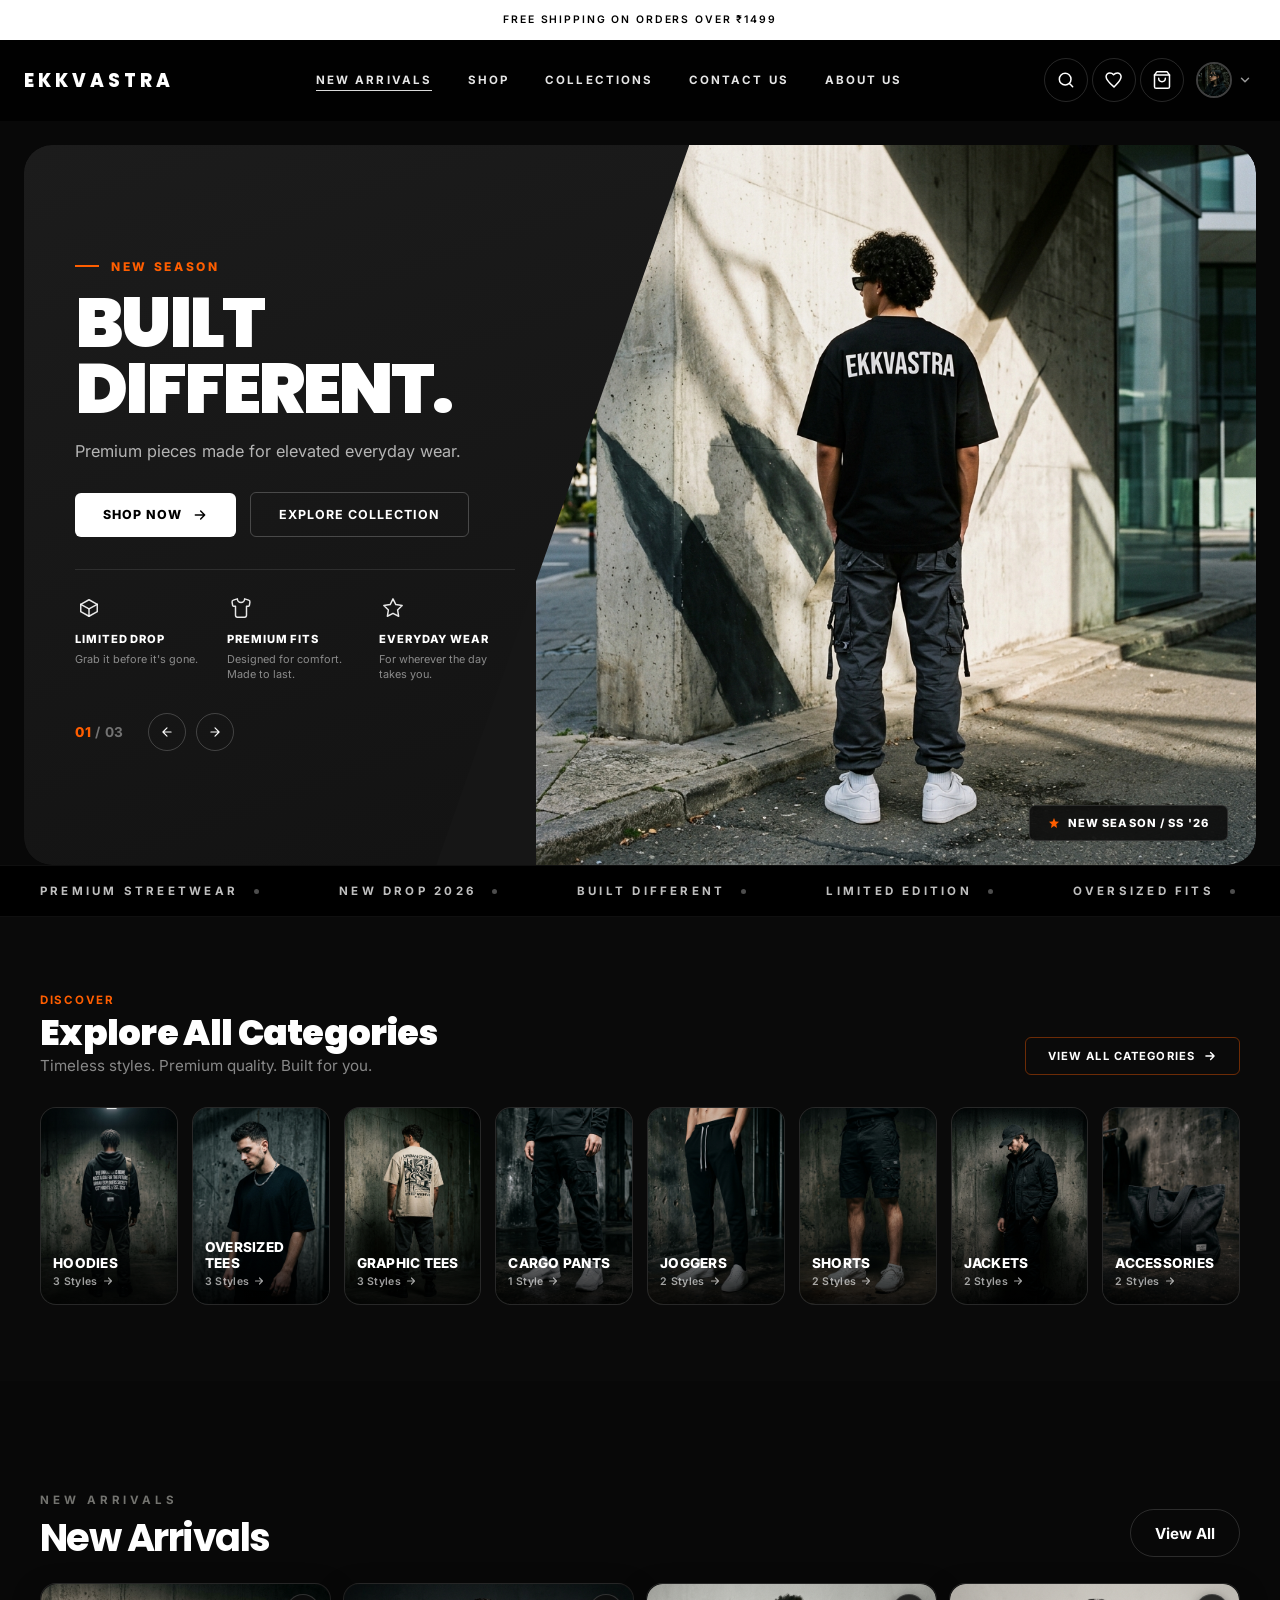
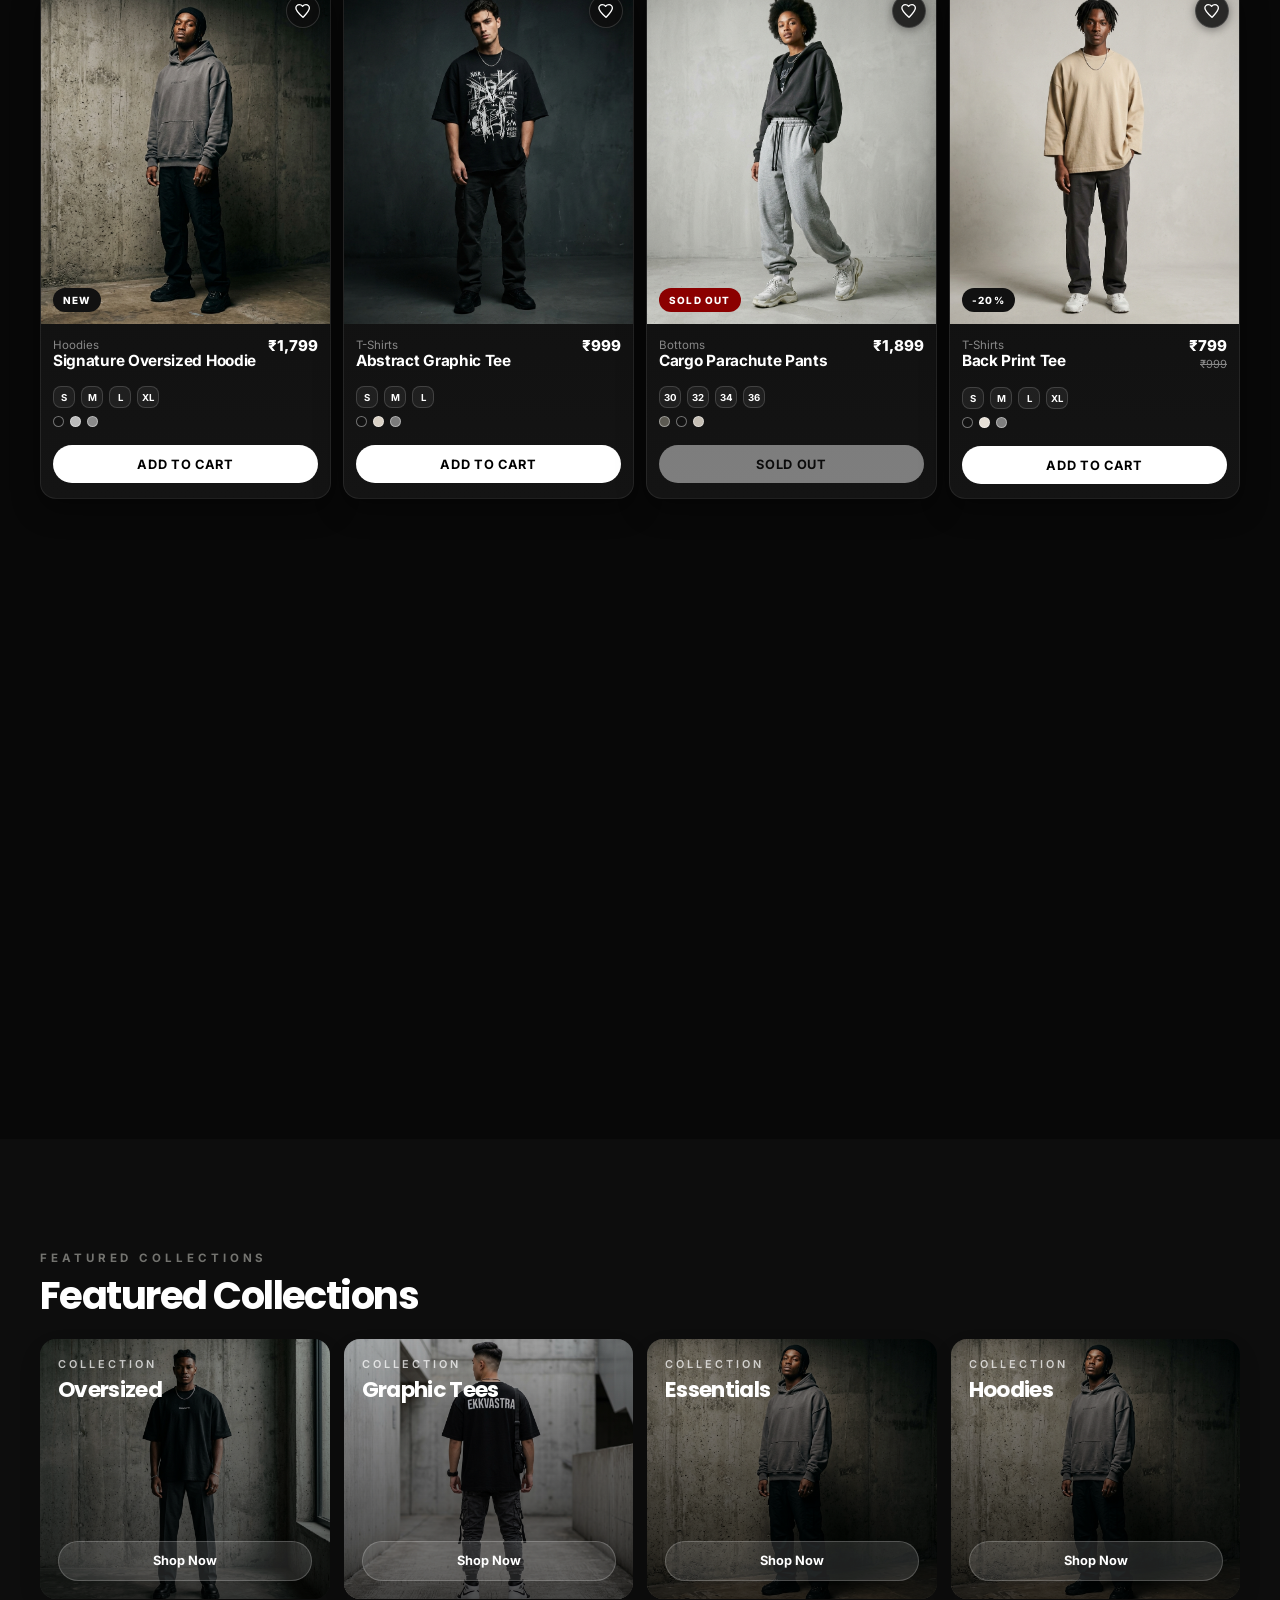
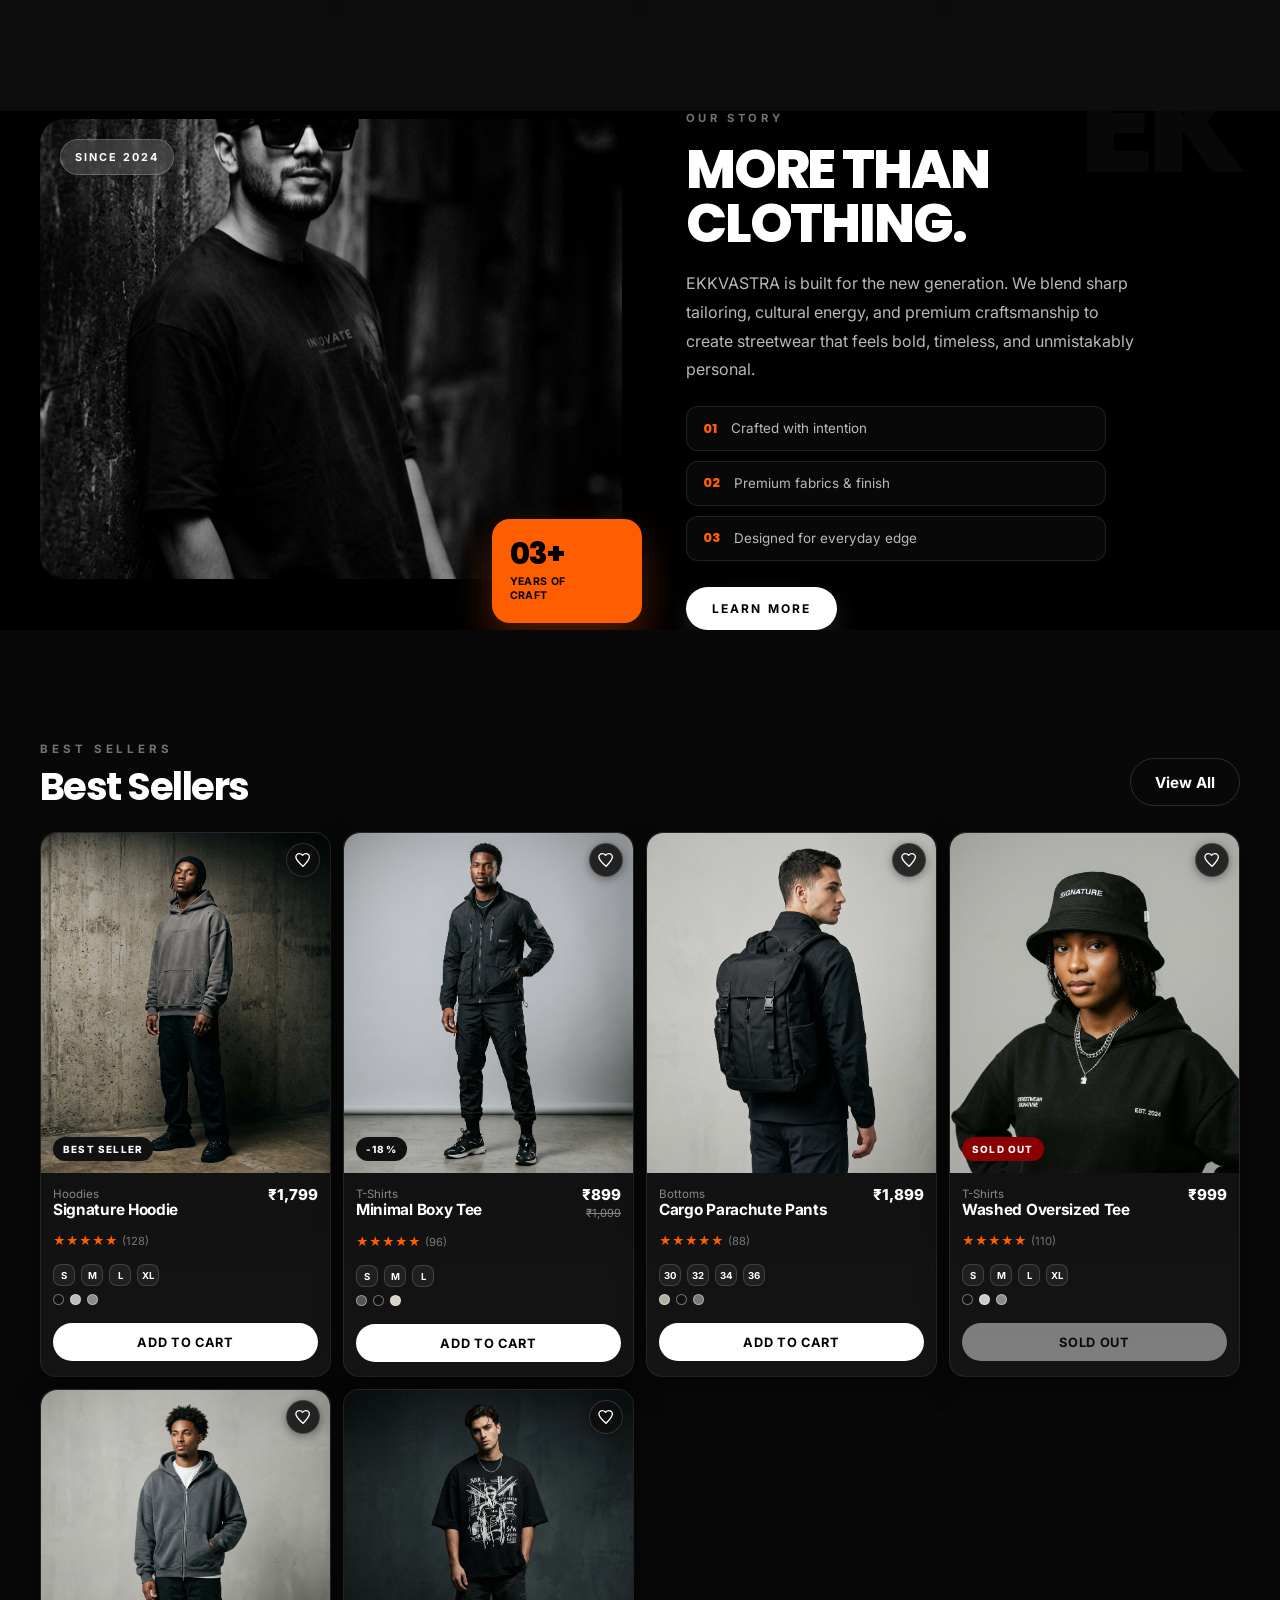
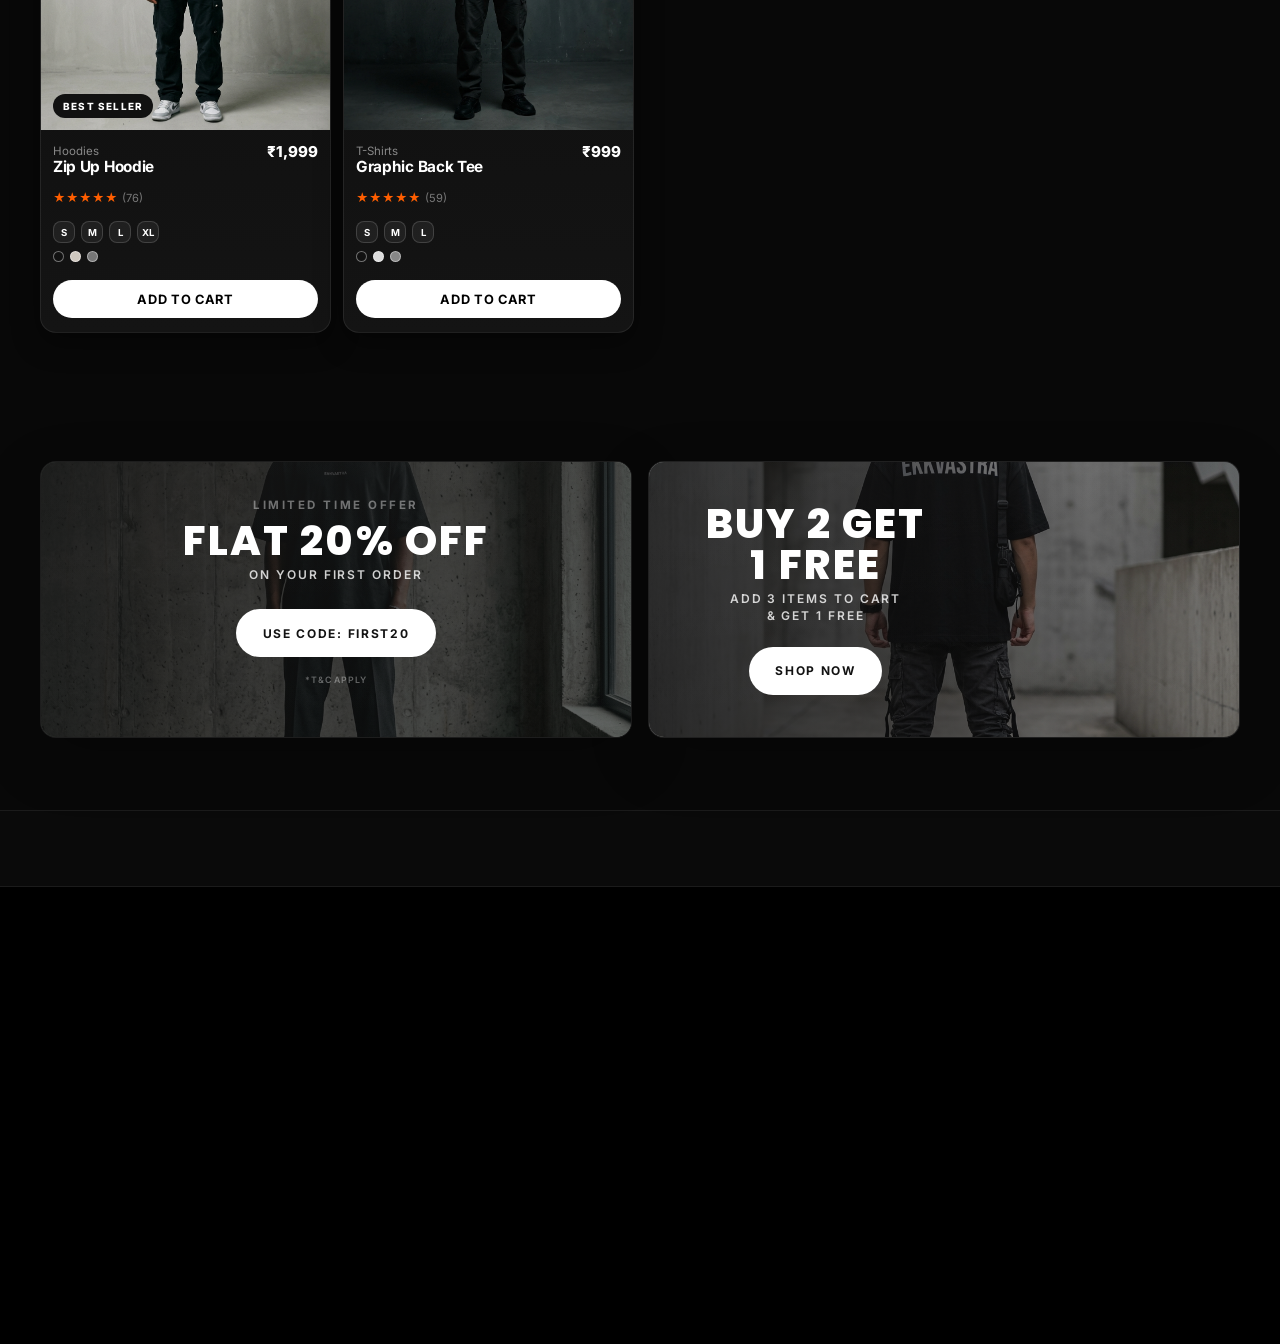
==== commit c8ba8fcb: "code updated" ====
--- a/index.html
+++ b/index.html
@@ -531,210 +531,368 @@
             padding: 0;
             overflow: hidden;
             width: 100%;
-        }
-
-        .hero-grid {
-            display: grid;
-            grid-template-columns: 1.15fr 1fr;
-            gap: 0;
-            background: #0d0d0d;
-            border: 1px solid rgba(255, 255, 255, 0.08);
+            background: #080808;
+        }
+
+        .hero-container {
+            position: relative;
+            width: calc(100% - 48px);
+            max-width: calc(var(--max) - 80px);
+            margin: 24px auto 0;
+            min-height: 700px;
+            height: 720px;
+            background: #161616;
             border-radius: 28px;
-            margin: 24px auto 0;
-            max-width: calc(var(--max) - 80px);
-            min-height: 720px;
-            padding: 32px;
-            position: relative;
             overflow: hidden;
-            box-shadow: var(--soft-shadow);
-            align-items: stretch;
-        }
-
-        .hero-copy {
-            display: flex;
-            flex-direction: column;
-            justify-content: center;
-            gap: 18px;
-            padding: clamp(24px, 4vw, 72px);
-            color: #fff;
-            z-index: 2;
-        }
-
-        .hero-copy .eyebrow {
-            font-size: 0.78rem;
-            font-weight: 700;
-            letter-spacing: 0.34em;
-            color: var(--muted);
-        }
-
-        .hero-copy .title-lg {
-            font-family: var(--font-display);
-            font-size: clamp(3.2rem, 6.6vw, 6.4rem);
-            line-height: 0.9;
-            font-weight: 800;
-            letter-spacing: -0.08em;
-            color: #fff;
-            margin: 0;
-            max-width: 720px;
-        }
-
-        .hero-copy .copy {
-            font-size: 1.05rem;
-            line-height: 1.7;
-            color: rgba(255, 255, 255, 0.65);
-            max-width: 560px;
-            margin: 8px 0 0;
-        }
-
-        .hero-actions {
-            display: flex;
-            gap: 14px;
-            margin-top: 14px;
-            flex-wrap: wrap;
-        }
-
-        .hero-actions .btn-primary,
-        .hero-actions .btn-secondary {
-            display: inline-flex;
-            align-items: center;
-            justify-content: center;
-            min-height: 60px;
-            padding: 0 28px;
-            border-radius: 999px;
-            font-size: 0.95rem;
-            font-weight: 700;
-            letter-spacing: 0;
-            text-transform: none;
-            transition: transform 0.3s ease, background-color 0.3s ease, border-color 0.3s ease;
-        }
-
-        .hero-actions .btn-primary {
-            background: #232323;
-            color: #fff;
-            border: 1px solid #232323;
-            box-shadow: 0 10px 24px rgba(0, 0, 0, 0.14);
-        }
-
-        .hero-actions .btn-secondary {
-            background: transparent;
-            color: #fff;
-            border: 1px solid rgba(255, 255, 255, 0.15);
-            box-shadow: 0 8px 20px rgba(0, 0, 0, 0.25);
-        }
-
-        .hero-meta-chips {
-            display: flex;
-            gap: 10px;
-            margin-top: 4px;
-            flex-wrap: wrap;
-        }
-
-        .hero-meta-chip {
-            background: rgba(255, 255, 255, 0.08);
-            color: #fff;
-            font-size: 0.68rem;
-            font-weight: 800;
-            padding: 10px 16px;
-            border-radius: 999px;
-            text-transform: uppercase;
-            letter-spacing: 0.14em;
-            border: 1px solid rgba(255, 255, 255, 0.12);
-            box-shadow: 0 2px 10px rgba(0, 0, 0, 0.25);
-        }
-
-        .hero-image {
-            position: relative;
-            border-radius: 24px;
-            overflow: hidden;
-            min-height: 100%;
-            background: #1a1a1a;
-        }
-
-        .hero-image img {
+            isolation: isolate;
+            -webkit-mask-image: -webkit-radial-gradient(white, black);
+            mask-image: radial-gradient(white, black);
+            box-shadow: 0 20px 60px rgba(0, 0, 0, 0.5);
+        }
+
+        .hero-image-bg {
             position: absolute;
             inset: 0;
             width: 100%;
             height: 100%;
-            object-fit: cover;
-        }
-
-        .hero-badge {
+            z-index: 1;
+            background: #161616;
+            border-radius: inherit;
+            overflow: hidden;
+        }
+
+        .hero-image-bg img {
+            width: 100%;
+            height: 100%;
+            object-fit: contain;
+            object-position: right center;
+        }
+
+        .hero-left-panel {
             position: absolute;
-            bottom: 18px;
-            left: 18px;
-            background: rgba(0, 0, 0, 0.7);
+            top: 0;
+            left: 0;
+            bottom: 0;
+            width: 54%;
+            background: linear-gradient(160deg, #1c1c1c 0%, #121212 100%);
+            clip-path: polygon(0 0, 100% 0, 62% 100%, 0 100%);
+            z-index: 2;
+            display: flex;
+            align-items: center;
+            padding: 48px 40px 48px clamp(24px, 4vw, 80px);
+        }
+
+        .hero-copy-inner {
+            display: flex;
+            flex-direction: column;
+            justify-content: center;
+            max-width: 520px;
+            width: 100%;
             color: #fff;
-            font-size: 0.72rem;
+        }
+
+        .hero-eyebrow {
+            display: flex;
+            align-items: center;
+            gap: 12px;
+            font-size: 0.75rem;
             font-weight: 800;
+            letter-spacing: 0.22em;
+            color: #ff5e00;
             text-transform: uppercase;
-            letter-spacing: 0.18em;
-            padding: 12px 18px;
-            border-radius: 999px;
+            margin-bottom: 16px;
+        }
+
+        .hero-gold-dash {
+            width: 24px;
+            height: 2px;
+            background: #ff5e00;
+            flex-shrink: 0;
+        }
+
+        .hero-title {
+            font-family: var(--font-display);
+            font-size: clamp(3.2rem, 5.5vw, 5.6rem);
+            line-height: 0.94;
+            font-weight: 900;
+            letter-spacing: -0.04em;
+            color: #ffffff;
+            margin: 0 0 16px;
+            text-transform: uppercase;
+        }
+
+        .hero-subtitle {
+            font-size: 1.02rem;
+            line-height: 1.6;
+            color: rgba(255, 255, 255, 0.68);
+            margin: 0 0 28px;
+            max-width: 420px;
+        }
+
+        .hero-actions {
+            display: flex;
+            gap: 14px;
+            align-items: center;
+            flex-wrap: wrap;
+        }
+
+        .btn-hero-primary {
+            display: inline-flex;
+            align-items: center;
+            gap: 10px;
+            padding: 14px 28px;
+            background: #ffffff;
+            color: #000000;
+            border-radius: 6px;
+            font-size: 0.78rem;
+            font-weight: 800;
+            letter-spacing: 0.08em;
+            text-transform: uppercase;
+            transition: all 0.3s ease;
+        }
+
+        .btn-hero-primary:hover {
+            background: #f0f0f0;
+            transform: translateY(-2px);
+        }
+
+        .btn-hero-secondary {
+            display: inline-flex;
+            align-items: center;
+            padding: 14px 28px;
+            background: transparent;
+            color: #ffffff;
+            border: 1px solid rgba(255, 255, 255, 0.22);
+            border-radius: 6px;
+            font-size: 0.78rem;
+            font-weight: 700;
+            letter-spacing: 0.08em;
+            text-transform: uppercase;
+            transition: all 0.3s ease;
+        }
+
+        .btn-hero-secondary:hover {
+            border-color: rgba(255, 255, 255, 0.5);
+            background: rgba(255, 255, 255, 0.06);
+            transform: translateY(-2px);
+        }
+
+        .hero-divider {
+            width: 100%;
+            max-width: 440px;
+            height: 1px;
+            background: rgba(255, 255, 255, 0.1);
+            margin: 32px 0 24px;
+        }
+
+        .hero-features {
+            display: grid;
+            grid-template-columns: repeat(3, 1fr);
+            gap: 16px;
+            max-width: 440px;
+        }
+
+        .hero-feature-item {
+            display: flex;
+            flex-direction: column;
+            gap: 6px;
+        }
+
+        .hero-feature-icon {
+            width: 28px;
+            height: 28px;
+            display: flex;
+            align-items: center;
+            justify-content: center;
+            color: rgba(255, 255, 255, 0.9);
+        }
+
+        .hero-feature-title {
+            font-size: 0.7rem;
+            font-weight: 800;
+            letter-spacing: 0.08em;
+            text-transform: uppercase;
+            color: #ffffff;
+            margin-top: 4px;
+        }
+
+        .hero-feature-sub {
+            font-size: 0.68rem;
+            color: rgba(255, 255, 255, 0.5);
+            line-height: 1.35;
+        }
+
+        .hero-slider-nav {
+            display: flex;
+            align-items: center;
+            gap: 24px;
+            margin-top: 32px;
+        }
+
+        .hero-slide-counter {
+            font-size: 0.85rem;
+            font-weight: 700;
+            color: rgba(255, 255, 255, 0.4);
+            letter-spacing: 0.05em;
+        }
+
+        .hero-current-num {
+            color: #ff5e00;
+            font-weight: 800;
+        }
+
+        .hero-arrow-btns {
+            display: flex;
+            gap: 10px;
+        }
+
+        .hero-arrow-btn {
+            width: 38px;
+            height: 38px;
+            border-radius: 50%;
+            border: 1px solid rgba(255, 255, 255, 0.2);
+            background: transparent;
+            color: #ffffff;
+            display: flex;
+            align-items: center;
+            justify-content: center;
+            cursor: pointer;
+            transition: all 0.25s ease;
+        }
+
+        .hero-arrow-btn:hover {
+            border-color: #ff5e00;
+            color: #ff5e00;
+            transform: scale(1.05);
+        }
+
+        .hero-badge-corner {
+            position: absolute;
+            bottom: 24px;
+            right: 28px;
+            background: rgba(10, 10, 10, 0.85);
+            backdrop-filter: blur(12px);
+            -webkit-backdrop-filter: blur(12px);
             border: 1px solid rgba(255, 255, 255, 0.12);
-        }
-
-        .hero-tag {
-            position: absolute;
-            bottom: 18px;
-            right: 18px;
-            background: rgba(0, 0, 0, 0.75);
-            color: #fff;
-            font-size: 0.72rem;
+            padding: 10px 18px;
+            border-radius: 6px;
+            color: #ffffff;
+            font-size: 0.7rem;
             font-weight: 800;
+            letter-spacing: 0.1em;
             text-transform: uppercase;
-            letter-spacing: 0.18em;
-            padding: 12px 18px;
-            border-radius: 999px;
-            border: 1px solid rgba(255, 255, 255, 0.12);
-        }
-
-        .hero-dots {
-            position: absolute;
-            bottom: 18px;
-            left: 50%;
-            transform: translateX(-50%);
             display: flex;
             align-items: center;
             gap: 8px;
-            z-index: 10;
-        }
-
-        .hero-dot {
-            width: 10px;
-            height: 10px;
-            border-radius: 50%;
-            background: rgba(255, 255, 255, 0.25);
-            opacity: 1;
-            border: none;
-            cursor: pointer;
-            transition: all 0.3s ease;
-            padding: 0;
-        }
-
-        .hero-dot.active {
-            width: 30px;
-            height: 10px;
-            border-radius: 999px;
-            background: #fff;
+            z-index: 5;
         }
 
         @media (max-width: 1023px) {
-            .hero-grid {
-                grid-template-columns: 1fr;
-                padding: 18px;
+            .hero-container {
+                height: auto;
                 min-height: auto;
-            }
-
-            .hero-copy {
-                padding: 34px 22px 8px;
-            }
-
-            .hero-copy .title-lg {
-                font-size: clamp(2.8rem, 10vw, 4.6rem);
-            }
-
-            .hero-image {
-                min-height: 420px;
+                display: flex;
+                flex-direction: column;
+                background: #161616;
+                width: calc(100% - 28px);
+                max-width: none;
+                margin: 14px auto 0;
+                border-radius: 22px;
+            }
+
+            .hero-image-bg {
+                position: relative;
+                height: clamp(340px, 48vh, 440px);
+                width: 100%;
+                border-radius: 22px 22px 0 0;
+                overflow: hidden;
+            }
+
+            .hero-image-bg img {
+                width: 100%;
+                height: 100%;
+                object-fit: cover;
+                object-position: center top;
+            }
+
+            .hero-left-panel {
+                position: relative;
+                width: 100%;
+                margin-top: -48px;
+                background: linear-gradient(160deg, #1c1c1c 0%, #121212 100%);
+                clip-path: polygon(0 0, 100% 36px, 100% 100%, 0 100%);
+                padding: 52px 20px 36px;
+                z-index: 3;
+            }
+
+            .hero-copy-inner {
+                max-width: 100%;
+            }
+
+            .hero-eyebrow {
+                font-size: 0.72rem;
+                margin-bottom: 12px;
+            }
+
+            .hero-title {
+                font-size: clamp(2.4rem, 9.5vw, 3.4rem);
+                line-height: 0.94;
+                margin-bottom: 12px;
+            }
+
+            .hero-subtitle {
+                font-size: 0.9rem;
+                line-height: 1.55;
+                margin-bottom: 24px;
+            }
+
+            .hero-actions {
+                flex-direction: column;
+                gap: 10px;
+                width: 100%;
+            }
+
+            .btn-hero-primary,
+            .btn-hero-secondary {
+                width: 100%;
+                justify-content: center;
+                padding: 14px 20px;
+                font-size: 0.78rem;
+            }
+
+            .hero-divider {
+                max-width: 100%;
+                margin: 28px 0 20px;
+            }
+
+            .hero-features {
+                max-width: 100%;
+                grid-template-columns: repeat(3, 1fr);
+                gap: 12px;
+                text-align: center;
+            }
+
+            .hero-feature-item {
+                align-items: center;
+                text-align: center;
+            }
+
+            .hero-feature-title {
+                font-size: 0.65rem;
+                text-align: center;
+                line-height: 1.25;
+            }
+
+            .hero-feature-sub {
+                display: none;
+            }
+
+            .hero-slider-nav {
+                display: none;
+            }
+
+            .hero-badge-corner {
+                display: none;
             }
         }
 
@@ -755,6 +913,7 @@
             .hero-copy {
                 gap: 0; /* replaced by explicit margins below for finer control */
                 padding: 18px 22px 0; /* premium mobile gutter */
+                min-height: 430px; /* reserves space for the longest slide's title+copy so the box doesn't resize as slides with shorter text rotate in */
             }
 
             .hero-copy .eyebrow {
@@ -791,52 +950,49 @@
                 font-weight: 600; /* slightly less visual weight than primary */
             }
 
-            .hero-meta-chips {
-                gap: 6px;
-                margin-top: 16px; /* buttons -> badges */
-            }
-
-            .hero-meta-chip {
-                padding: 8px 12px;
-                font-size: 0.64rem;
+            .hero-divider {
+                margin-top: 18px; /* buttons -> divider */
+            }
+
+            .hero-features {
+                gap: 16px;
+                margin-top: 16px;
+            }
+
+            .hero-feature-icon {
+                width: 26px;
+                height: 26px;
+            }
+
+            .hero-feature-label {
+                font-size: 0.62rem;
+            }
+
+            .hero-feature-sub {
+                display: none; /* keep the mobile row compact -- icon + label only */
+            }
+
+            .hero-nav-row {
+                margin-top: 18px;
             }
 
             .hero-image {
-                min-height: 380px; /* larger visible image area */
+                min-height: 320px; /* image sits above the copy on mobile, so it needs less height */
             }
 
             .hero-image img {
                 object-position: center top; /* keeps the model's face/upper body in frame */
             }
 
-            .hero-badge,
-            .hero-tag {
+            .hero-diagonal-notch {
+                width: clamp(60px, 22%, 120px);
+            }
+
+            .hero-badge-corner {
                 bottom: 14px;
+                right: 14px;
                 padding: 10px 14px;
-                font-size: 0.66rem;
-            }
-
-            .hero-badge {
-                left: 14px;
-            }
-
-            .hero-tag {
-                right: 14px;
-            }
-
-            .hero-dots {
-                bottom: 14px; /* aligned with badge/tag */
-                gap: 6px;
-            }
-
-            .hero-dot {
-                width: 8px;
-                height: 8px;
-            }
-
-            .hero-dot.active {
-                width: 24px;
-                height: 8px;
+                font-size: 0.62rem;
             }
         }
 
@@ -1496,81 +1652,165 @@
             flex-shrink: 0;
         }
 
-        /* --- SHOP BY CATEGORY (card row, below marquee) --- */
+        /* --- SHOP BY CATEGORY (dark banner, photo-card row) --- */
         .category-icons-section {
-            padding: 40px 0;
+            padding: 60px 0;
+            background: #0a0a0a;
         }
 
         @media (min-width: 640px) {
             .category-icons-section {
-                padding: 56px 0;
+                padding: 76px 0;
             }
         }
 
         .category-icons-head {
-            margin-bottom: 28px;
+            display: flex;
+            justify-content: space-between;
+            align-items: flex-end;
+            gap: 24px;
+            flex-wrap: wrap;
+            margin-bottom: 32px;
+        }
+
+        .category-icons-subtitle {
+            color: var(--muted);
+            font-size: 0.95rem;
+            margin: 10px 0 0;
+        }
+
+        .category-view-all-btn {
+            display: inline-flex;
+            align-items: center;
+            gap: 8px;
+            padding: 11px 22px;
+            border: 1px solid rgba(255, 94, 0, 0.4);
+            color: #ffffff;
+            border-radius: 6px;
+            font-size: 0.7rem;
+            font-weight: 700;
+            letter-spacing: 0.1em;
+            text-transform: uppercase;
+            white-space: nowrap;
+            transition: all 0.3s ease;
+        }
+
+        .category-view-all-btn:hover,
+        .category-view-all-btn:focus-visible {
+            border-color: #ff5e00;
+            color: #ff5e00;
+            transform: translateY(-2px);
         }
 
         .category-icons-grid {
             display: grid;
-            grid-template-columns: repeat(auto-fit, minmax(120px, 1fr));
+            grid-template-columns: repeat(8, minmax(0, 1fr));
             gap: 14px;
         }
 
         .category-card {
+            position: relative;
+            display: block;
+            aspect-ratio: 3 / 4.3;
+            border-radius: 16px;
+            overflow: hidden;
+            background: #161616;
+            border: 1px solid rgba(255, 255, 255, 0.08);
+        }
+
+        .category-card img {
+            position: absolute;
+            inset: 0;
+            width: 100%;
+            height: 100%;
+            object-fit: cover;
+            transition: transform 0.5s cubic-bezier(0.16, 1, 0.3, 1);
+        }
+
+        .category-card-overlay {
+            position: absolute;
+            inset: 0;
+            background: linear-gradient(180deg, rgba(0, 0, 0, 0) 45%, rgba(0, 0, 0, 0.88) 100%);
+        }
+
+        .category-card-info {
+            position: absolute;
+            left: 0;
+            right: 0;
+            bottom: 0;
+            padding: 16px 12px;
             display: flex;
             flex-direction: column;
+            gap: 4px;
+        }
+
+        .category-card-title {
+            font-size: 0.85rem;
+            font-weight: 800;
+            letter-spacing: 0.02em;
+            color: #fff;
+        }
+
+        .category-card-count {
+            display: inline-flex;
             align-items: center;
-            gap: 10px;
-            text-align: center;
-            background: #111;
-            border: 1px solid rgba(255, 255, 255, 0.08);
-            border-radius: 14px;
-            padding: 22px 12px;
-            transition: transform 0.25s ease, border-color 0.25s ease, background-color 0.25s ease;
-        }
-
-        .category-card-icon {
-            width: 38px;
-            height: 38px;
-            display: flex;
-            align-items: center;
-            justify-content: center;
-            color: #fff;
-            transition: color 0.25s ease;
-        }
-
-        .category-card-title {
-            font-size: 0.78rem;
-            font-weight: 800;
+            gap: 4px;
+            font-size: 0.66rem;
+            font-weight: 600;
             letter-spacing: 0.03em;
-            text-transform: uppercase;
-            color: #fff;
-        }
-
-        .category-card-count {
-            font-size: 0.65rem;
-            font-weight: 600;
-            letter-spacing: 0.04em;
-            text-transform: uppercase;
-            color: #73736f;
-        }
-
-        .category-card:hover,
-        .category-card:active,
-        .category-card:focus-visible {
-            transform: translateY(-4px);
-            border-color: #ff5e00;
-            background: rgba(255, 94, 0, 0.06);
-        }
-
-        .category-card:hover .category-card-icon,
-        .category-card:active .category-card-icon,
-        .category-card:focus-visible .category-card-icon {
+            color: rgba(255, 255, 255, 0.62);
+        }
+
+        .category-card-count svg {
+            transition: transform 0.25s ease;
+        }
+
+        .category-card:hover img,
+        .category-card:active img,
+        .category-card:focus-visible img {
+            transform: scale(1.08);
+        }
+
+        .category-card:hover .category-card-count,
+        .category-card:active .category-card-count,
+        .category-card:focus-visible .category-card-count {
             color: #ff5e00;
         }
 
+        .category-card:hover .category-card-count svg,
+        .category-card:active .category-card-count svg,
+        .category-card:focus-visible .category-card-count svg {
+            transform: translateX(3px);
+        }
+
+        @media (max-width: 1023px) {
+            .category-icons-grid {
+                grid-template-columns: repeat(5, minmax(0, 1fr));
+            }
+        }
+
+        .category-scroll-progress {
+            display: none;
+        }
+
         @media (max-width: 767px) {
+            .category-icons-head {
+                align-items: flex-start;
+            }
+
+            .category-icons-head .title-md {
+                font-size: 1.3rem !important;
+            }
+
+            .category-icons-subtitle {
+                font-size: 0.85rem;
+            }
+
+            .category-view-all-btn {
+                padding: 11px 18px;
+                font-size: 0.66rem;
+            }
+
             .category-icons-grid {
                 display: flex;
                 flex-wrap: nowrap;
@@ -1590,8 +1830,29 @@
             }
 
             .category-card {
-                flex: 0 0 116px;
+                flex: 0 0 136px;
+                aspect-ratio: 3 / 4.3;
                 scroll-snap-align: start;
+            }
+
+            .category-scroll-progress {
+                display: flex;
+                justify-content: center;
+                gap: 6px;
+                margin-top: 16px;
+            }
+
+            .category-scroll-progress .progress-line {
+                flex: 1;
+                max-width: 44px;
+                height: 3px;
+                border-radius: 999px;
+                background: rgba(255, 255, 255, 0.15);
+                transition: background-color 0.25s ease;
+            }
+
+            .category-scroll-progress .progress-line.active {
+                background: #ff5e00;
             }
         }
 
@@ -2659,37 +2920,80 @@
 
     <main id="content">
         <section class="hero-wrap">
-            <div class="hero-grid" id="heroGrid">
-                <div class="hero-copy reveal" id="heroCopy">
-                    <div class="eyebrow" id="heroEyebrow">PREMIUM STREETWEAR</div>
-                    <h1 class="title-lg" id="heroTitle">STYLE WITH EDGE</h1>
-                    <p class="copy" id="heroText">Quiet luxury streetwear designed to feel sharp and effortless.</p>
-
-                    <div class="hero-actions">
-                        <a href="shop.html" class="btn-primary">Shop Now</a>
-                        <a href="#collections" class="btn-secondary">Explore Collection</a>
-                    </div>
-
-                    <div class="hero-meta-chips">
-                        <span class="hero-meta-chip">Limited Drop</span>
-                        <span class="hero-meta-chip">Premium Fits</span>
-                        <span class="hero-meta-chip">Everyday Wear</span>
+            <div class="hero-container">
+                <!-- Background Image on the right -->
+                <div class="hero-image-bg">
+                    <img id="heroImage" src="images/hero_built_different.png" alt="EKKVASTRA Premium Streetwear" />
+                    <div class="hero-badge-corner">
+                        <svg width="12" height="12" viewBox="0 0 24 24" fill="#ff5e00"><path d="M12 2l2.9 6.9L22 9.7l-5.5 4.8L18 22l-6-4-6 4 1.5-7.5L2 9.7l7.1-.8z"/></svg>
+                        <span>NEW SEASON / SS '26</span>
                     </div>
                 </div>
 
-                <div class="hero-image">
-                    <img id="heroImage"
-                        src="images/ekkvastra_hoodie.png"
-                        alt="Premium streetwear hero image" />
-                    <div class="hero-badge">New Season</div>
-                    <div class="hero-tag">EMG / 2026</div>
-                </div>
-
-                <div class="hero-dots" id="heroDots">
-                    <button class="hero-dot" aria-label="Slide 1"></button>
-                    <button class="hero-dot" aria-label="Slide 2"></button>
-                    <button class="hero-dot active" aria-label="Slide 3"></button>
-                    <button class="hero-dot" aria-label="Slide 4"></button>
+                <!-- Left Dark Panel with Angled Cut -->
+                <div class="hero-left-panel">
+                    <div class="hero-copy-inner">
+                        <div class="hero-eyebrow">
+                            <span class="hero-gold-dash"></span>
+                            <span id="heroEyebrowText">NEW SEASON</span>
+                        </div>
+
+                        <h1 class="hero-title" id="heroTitle">
+                            BUILT<br />DIFFERENT.
+                        </h1>
+
+                        <p class="hero-subtitle" id="heroText">
+                            Premium pieces made for elevated everyday wear.
+                        </p>
+
+                        <div class="hero-actions">
+                            <a href="shop.html" class="btn-hero-primary">
+                                SHOP NOW
+                                <svg width="16" height="16" viewBox="0 0 24 24" fill="none" stroke="currentColor" stroke-width="2.2" stroke-linecap="round" stroke-linejoin="round"><path d="M5 12h14M13 6l6 6-6 6"/></svg>
+                            </a>
+                            <a href="#collections" class="btn-hero-secondary">EXPLORE COLLECTION</a>
+                        </div>
+
+                        <div class="hero-divider"></div>
+
+                        <div class="hero-features">
+                            <div class="hero-feature-item">
+                                <div class="hero-feature-icon">
+                                    <svg width="22" height="22" viewBox="0 0 24 24" fill="none" stroke="currentColor" stroke-width="1.6" stroke-linecap="round" stroke-linejoin="round"><path d="M21 8l-9-5-9 5 9 5 9-5z"/><path d="M3 8v8l9 5 9-5V8"/><path d="M12 13v8"/></svg>
+                                </div>
+                                <div class="hero-feature-title">LIMITED DROP</div>
+                                <div class="hero-feature-sub">Grab it before it's gone.</div>
+                            </div>
+                            <div class="hero-feature-item">
+                                <div class="hero-feature-icon">
+                                    <svg width="22" height="22" viewBox="0 0 24 24" fill="none" stroke="currentColor" stroke-width="1.6" stroke-linecap="round" stroke-linejoin="round"><path d="M20.38 3.46L16 2a4 4 0 01-8 0L3.62 3.46a2 2 0 00-1.34 2.23l.58 3.47a1 1 0 00.99.84H6v10a2 2 0 002 2h8a2 2 0 002-2V10h2.15a1 1 0 00.99-.84l.58-3.47a2 2 0 00-1.34-2.23z"/></svg>
+                                </div>
+                                <div class="hero-feature-title">PREMIUM FITS</div>
+                                <div class="hero-feature-sub">Designed for comfort. Made to last.</div>
+                            </div>
+                            <div class="hero-feature-item">
+                                <div class="hero-feature-icon">
+                                    <svg width="22" height="22" viewBox="0 0 24 24" fill="none" stroke="currentColor" stroke-width="1.6" stroke-linecap="round" stroke-linejoin="round"><polygon points="12 2 15.09 8.26 22 9.27 17 14.14 18.18 21.02 12 17.77 5.82 21.02 7 14.14 2 9.27 8.91 8.26 12 2"/></svg>
+                                </div>
+                                <div class="hero-feature-title">EVERYDAY WEAR</div>
+                                <div class="hero-feature-sub">For wherever the day takes you.</div>
+                            </div>
+                        </div>
+
+                        <div class="hero-slider-nav">
+                            <div class="hero-slide-counter">
+                                <span id="heroSlideCurrent" class="hero-current-num">01</span> / <span id="heroSlideTotal" class="hero-total-num">03</span>
+                            </div>
+                            <div class="hero-arrow-btns">
+                                <button class="hero-arrow-btn" id="heroPrevBtn" aria-label="Previous slide">
+                                    <svg width="14" height="14" viewBox="0 0 24 24" fill="none" stroke="currentColor" stroke-width="2" stroke-linecap="round" stroke-linejoin="round"><path d="M19 12H5M12 19l-7-7 7-7"/></svg>
+                                </button>
+                                <button class="hero-arrow-btn" id="heroNextBtn" aria-label="Next slide">
+                                    <svg width="14" height="14" viewBox="0 0 24 24" fill="none" stroke="currentColor" stroke-width="2" stroke-linecap="round" stroke-linejoin="round"><path d="M5 12h14M12 5l7 7-7 7"/></svg>
+                                </button>
+                            </div>
+                        </div>
+                    </div>
                 </div>
             </div>
         </section>
@@ -2718,77 +3022,90 @@
             </div>
         </div>
 
-        <!-- Shop by Category (icon row) -->
+        <!-- Shop by Category (dark banner, photo-card row) -->
         <section class="category-icons-section">
             <div class="page-shell">
                 <div class="category-icons-head reveal">
-                    <div class="eyebrow">Browse</div>
-                    <h2 class="title-md" style="margin-top:12px;">Shop by Category</h2>
+                    <div>
+                        <div class="eyebrow" style="color: #ff5e00; letter-spacing: 0.15em; font-weight: 700;">DISCOVER</div>
+                        <h2 class="title-md" style="margin-top:8px; font-weight: 900; font-size: 2.2rem; letter-spacing: -0.02em;">Explore All Categories</h2>
+                        <p class="category-icons-subtitle" style="margin-top:6px; color: #888;">Timeless styles. Premium quality. Built for you.</p>
+                    </div>
+                    <a href="categories.html" class="category-view-all-btn">
+                        VIEW ALL categories
+                        <svg width="14" height="14" viewBox="0 0 24 24" fill="none" stroke="currentColor" stroke-width="2.4" stroke-linecap="round" stroke-linejoin="round"><path d="M5 12h14M13 6l6 6-6 6"/></svg>
+                    </a>
                 </div>
                 <div class="category-icons-grid" id="categoryIconsGrid">
                     <a href="shop.html?category=Hoodies" class="category-card">
-                        <span class="category-card-icon">
-                            <svg width="26" height="26" viewBox="0 0 24 24" fill="none" stroke="currentColor" stroke-width="1.8" stroke-linecap="round" stroke-linejoin="round"><path d="M7 5L3 8l2.5 3L7 10v10h10V10l1.5 1L21 8l-4-3c-.3 1.1-1.1 1.9-2.2 2.4L14 5h-4l-.8 2.4C8.1 6.9 7.3 6.1 7 5z"/><path d="M9 14h6"/></svg>
-                        </span>
-                        <span class="category-card-title">Hoodies</span>
-                        <span class="category-card-count" data-cat="Hoodies">Styles</span>
+                        <img src="images/cat_hoodies.png" alt="Hoodies" loading="lazy" />
+                        <div class="category-card-overlay"></div>
+                        <div class="category-card-info">
+                            <span class="category-card-title">HOODIES</span>
+                            <span class="category-card-count" data-cat="Hoodies"><span class="category-card-count-text">Styles</span> <svg width="12" height="12" viewBox="0 0 24 24" fill="none" stroke="currentColor" stroke-width="2.4" stroke-linecap="round" stroke-linejoin="round"><path d="M5 12h14M13 6l6 6-6 6"/></svg></span>
+                        </div>
                     </a>
                     <a href="shop.html?category=Oversized%20Tees" class="category-card">
-                        <span class="category-card-icon">
-                            <svg width="26" height="26" viewBox="0 0 24 24" fill="none" stroke="currentColor" stroke-width="1.8" stroke-linecap="round" stroke-linejoin="round"><path d="M7 4L3 7l2.5 3L7 9v11h10V9l1.5 1L21 7l-4-3c-.5 1.6-2.6 2.7-5 2.7S7.5 5.6 7 4z"/></svg>
-                        </span>
-                        <span class="category-card-title">Oversized Tees</span>
-                        <span class="category-card-count" data-cat="Oversized Tees">Styles</span>
+                        <img src="images/cat_oversized_tees.png" alt="Oversized Tees" loading="lazy" />
+                        <div class="category-card-overlay"></div>
+                        <div class="category-card-info">
+                            <span class="category-card-title">OVERSIZED TEES</span>
+                            <span class="category-card-count" data-cat="Oversized Tees"><span class="category-card-count-text">Styles</span> <svg width="12" height="12" viewBox="0 0 24 24" fill="none" stroke="currentColor" stroke-width="2.4" stroke-linecap="round" stroke-linejoin="round"><path d="M5 12h14M13 6l6 6-6 6"/></svg></span>
+                        </div>
                     </a>
                     <a href="collection.html?name=Graphic%20Tees" class="category-card">
-                        <span class="category-card-icon">
-                            <svg width="26" height="26" viewBox="0 0 24 24" fill="none" stroke="currentColor" stroke-width="1.8" stroke-linecap="round" stroke-linejoin="round"><path d="M7 4L3 7l2.5 3L7 9v11h10V9l1.5 1L21 7l-4-3c-.5 1.6-2.6 2.7-5 2.7S7.5 5.6 7 4z"/><path d="M12 10.3l1 2 2.1 1-2.1 1-1 2-1-2-2.1-1 2.1-1z"/></svg>
-                        </span>
-                        <span class="category-card-title">Graphic Tees</span>
-                        <span class="category-card-count" data-cat="Graphic Tees">Styles</span>
-                    </a>
-                    <a href="shop.html?category=Sweatshirts" class="category-card">
-                        <span class="category-card-icon">
-                            <svg width="26" height="26" viewBox="0 0 24 24" fill="none" stroke="currentColor" stroke-width="1.8" stroke-linecap="round" stroke-linejoin="round"><path d="M7 4L3 7l2.5 3L7 9v11h10V9l1.5 1L21 7l-4-3c-.5 1.6-2.6 2.7-5 2.7S7.5 5.6 7 4z"/><path d="M9 17h6"/></svg>
-                        </span>
-                        <span class="category-card-title">Sweatshirts</span>
-                        <span class="category-card-count" data-cat="Sweatshirts">Styles</span>
+                        <img src="images/cat_graphic_tees.png" alt="Graphic Tees" loading="lazy" />
+                        <div class="category-card-overlay"></div>
+                        <div class="category-card-info">
+                            <span class="category-card-title">GRAPHIC TEES</span>
+                            <span class="category-card-count" data-cat="Graphic Tees"><span class="category-card-count-text">Styles</span> <svg width="12" height="12" viewBox="0 0 24 24" fill="none" stroke="currentColor" stroke-width="2.4" stroke-linecap="round" stroke-linejoin="round"><path d="M5 12h14M13 6l6 6-6 6"/></svg></span>
+                        </div>
                     </a>
                     <a href="shop.html?category=Cargo%20Pants" class="category-card">
-                        <span class="category-card-icon">
-                            <svg width="26" height="26" viewBox="0 0 24 24" fill="none" stroke="currentColor" stroke-width="1.8" stroke-linecap="round" stroke-linejoin="round"><path d="M7 3h10l1 5-2 1 1 12h-4l-1-10-1 10H7l1-12-2-1z"/></svg>
-                        </span>
-                        <span class="category-card-title">Cargo Pants</span>
-                        <span class="category-card-count" data-cat="Cargo Pants">Styles</span>
+                        <img src="images/cat_cargo_pants.png" alt="Cargo Pants" loading="lazy" />
+                        <div class="category-card-overlay"></div>
+                        <div class="category-card-info">
+                            <span class="category-card-title">CARGO PANTS</span>
+                            <span class="category-card-count" data-cat="Cargo Pants"><span class="category-card-count-text">Styles</span> <svg width="12" height="12" viewBox="0 0 24 24" fill="none" stroke="currentColor" stroke-width="2.4" stroke-linecap="round" stroke-linejoin="round"><path d="M5 12h14M13 6l6 6-6 6"/></svg></span>
+                        </div>
                     </a>
                     <a href="shop.html?category=Joggers" class="category-card">
-                        <span class="category-card-icon">
-                            <svg width="26" height="26" viewBox="0 0 24 24" fill="none" stroke="currentColor" stroke-width="1.8" stroke-linecap="round" stroke-linejoin="round"><path d="M8 3h8l.5 5-1 12h-3l-.5-9-.5 9h-3l-1-12z"/></svg>
-                        </span>
-                        <span class="category-card-title">Joggers</span>
-                        <span class="category-card-count" data-cat="Joggers">Styles</span>
+                        <img src="images/cat_joggers.png" alt="Joggers" loading="lazy" />
+                        <div class="category-card-overlay"></div>
+                        <div class="category-card-info">
+                            <span class="category-card-title">JOGGERS</span>
+                            <span class="category-card-count" data-cat="Joggers"><span class="category-card-count-text">Styles</span> <svg width="12" height="12" viewBox="0 0 24 24" fill="none" stroke="currentColor" stroke-width="2.4" stroke-linecap="round" stroke-linejoin="round"><path d="M5 12h14M13 6l6 6-6 6"/></svg></span>
+                        </div>
                     </a>
                     <a href="shop.html?category=Shorts" class="category-card">
-                        <span class="category-card-icon">
-                            <svg width="26" height="26" viewBox="0 0 24 24" fill="none" stroke="currentColor" stroke-width="1.8" stroke-linecap="round" stroke-linejoin="round"><path d="M7 4h10l.5 4-1 .5 1 6h-4l-.5-4-.5 4H8.5l1-6-1-.5z"/></svg>
-                        </span>
-                        <span class="category-card-title">Shorts</span>
-                        <span class="category-card-count" data-cat="Shorts">Styles</span>
+                        <img src="images/cat_shorts.png" alt="Shorts" loading="lazy" />
+                        <div class="category-card-overlay"></div>
+                        <div class="category-card-info">
+                            <span class="category-card-title">SHORTS</span>
+                            <span class="category-card-count" data-cat="Shorts"><span class="category-card-count-text">Styles</span> <svg width="12" height="12" viewBox="0 0 24 24" fill="none" stroke="currentColor" stroke-width="2.4" stroke-linecap="round" stroke-linejoin="round"><path d="M5 12h14M13 6l6 6-6 6"/></svg></span>
+                        </div>
                     </a>
                     <a href="shop.html?category=Jackets" class="category-card">
-                        <span class="category-card-icon">
-                            <svg width="26" height="26" viewBox="0 0 24 24" fill="none" stroke="currentColor" stroke-width="1.8" stroke-linecap="round" stroke-linejoin="round"><path d="M7 5L3 8l2.5 3L7 10v10h10V10l1.5 1L21 8l-4-3-3 2h-4l-3-2z"/><path d="M12 7v13"/></svg>
-                        </span>
-                        <span class="category-card-title">Jackets</span>
-                        <span class="category-card-count" data-cat="Jackets">Styles</span>
+                        <img src="images/cat_jackets.png" alt="Jackets" loading="lazy" />
+                        <div class="category-card-overlay"></div>
+                        <div class="category-card-info">
+                            <span class="category-card-title">JACKETS</span>
+                            <span class="category-card-count" data-cat="Jackets"><span class="category-card-count-text">Styles</span> <svg width="12" height="12" viewBox="0 0 24 24" fill="none" stroke="currentColor" stroke-width="2.4" stroke-linecap="round" stroke-linejoin="round"><path d="M5 12h14M13 6l6 6-6 6"/></svg></span>
+                        </div>
                     </a>
                     <a href="shop.html?category=Accessories" class="category-card">
-                        <span class="category-card-icon">
-                            <svg width="26" height="26" viewBox="0 0 24 24" fill="none" stroke="currentColor" stroke-width="1.8" stroke-linecap="round" stroke-linejoin="round"><path d="M20.59 13.41L11 3.83A2 2 0 0 0 9.59 3.24L3 3v6.59a2 2 0 0 0 .59 1.41l9.58 9.58a2 2 0 0 0 2.82 0l4.6-4.6a2 2 0 0 0 0-2.82z"/><path d="M7 7h.01"/></svg>
-                        </span>
-                        <span class="category-card-title">Accessories</span>
-                        <span class="category-card-count" data-cat="Accessories">Styles</span>
+                        <img src="images/cat_accessories.png" alt="Accessories" loading="lazy" />
+                        <div class="category-card-overlay"></div>
+                        <div class="category-card-info">
+                            <span class="category-card-title">ACCESSORIES</span>
+                            <span class="category-card-count" data-cat="Accessories"><span class="category-card-count-text">Styles</span> <svg width="12" height="12" viewBox="0 0 24 24" fill="none" stroke="currentColor" stroke-width="2.4" stroke-linecap="round" stroke-linejoin="round"><path d="M5 12h14M13 6l6 6-6 6"/></svg></span>
+                        </div>
                     </a>
+                </div>
+                <div class="category-scroll-progress" id="categoryScrollProgress">
+                    <span class="progress-line active"></span>
+                    <span class="progress-line"></span>
+                    <span class="progress-line"></span>
                 </div>
             </div>
         </section>
@@ -3061,28 +3378,22 @@
     <script>
         const heroSlides = [
             {
-                eyebrow: "PREMIUM STREETWEAR",
-                title: "STYLE WITH EDGE.",
-                text: "Quiet luxury streetwear designed to feel sharp and effortless.",
-                image: "images/ekkvastra_hoodie.png"
+                eyebrow: "NEW SEASON",
+                title: "BUILT\nDIFFERENT.",
+                text: "Premium pieces made for elevated everyday wear.",
+                image: "images/hero_built_different.png"
             },
             {
                 eyebrow: "LIMITED DROP",
                 title: "OWN THE LOOK.",
                 text: "Clean silhouettes, strong layers, and everyday essentials.",
-                image: "images/ekkvastra_front_print_tee.png"
-            },
-            {
-                eyebrow: "NEW SEASON",
-                title: "BUILT DIFFERENT.",
-                text: "Premium pieces made for elevated everyday wear.",
-                image: "images/ekkvastra_cargo.png"
+                image: "images/cat_hoodies.png"
             },
             {
                 eyebrow: "ESSENTIALS",
-                title: "EKKVASTRA DROP.",
-                text: "Discover the latest oversized trends and premium graphic tees.",
-                image: "images/ekkvastra_back_print_tee.png"
+                title: "STYLE WITH EDGE.",
+                text: "Quiet luxury streetwear designed to feel sharp and effortless.",
+                image: "images/cat_oversized_tees.png"
             }
         ];
 
@@ -3263,19 +3574,22 @@
 
         const heroTitle = document.getElementById("heroTitle");
         const heroText = document.getElementById("heroText");
-        const heroEyebrow = document.getElementById("heroEyebrow");
+        const heroEyebrowText = document.getElementById("heroEyebrowText");
         const heroImage = document.getElementById("heroImage");
-        const heroDots = document.getElementById("heroDots");
+        const heroSlideCurrent = document.getElementById("heroSlideCurrent");
+        const heroSlideTotal = document.getElementById("heroSlideTotal");
+        const heroPrevBtn = document.getElementById("heroPrevBtn");
+        const heroNextBtn = document.getElementById("heroNextBtn");
 
         let activeSlide = 0;
 
         function setSlide(i) {
             activeSlide = i;
-            heroTitle.textContent = heroSlides[i].title;
+            heroTitle.innerHTML = heroSlides[i].title.replace("\n", "<br/>");
             heroText.textContent = heroSlides[i].text;
-            heroEyebrow.textContent = heroSlides[i].eyebrow;
+            heroEyebrowText.textContent = heroSlides[i].eyebrow;
             heroImage.src = heroSlides[i].image;
-            [...heroDots.children].forEach((dot, idx) => dot.classList.toggle("active", idx === i));
+            heroSlideCurrent.textContent = String(i + 1).padStart(2, "0");
         }
 
         let slideInterval = setInterval(nextSlide, 5000);
@@ -3285,18 +3599,27 @@
             setSlide(nextIndex);
         }
 
+        function prevSlide() {
+            let prevIndex = (activeSlide - 1 + heroSlides.length) % heroSlides.length;
+            setSlide(prevIndex);
+        }
+
         function resetSlideInterval() {
             clearInterval(slideInterval);
             slideInterval = setInterval(nextSlide, 5000);
         }
 
-        [...heroDots.children].forEach((dot, idx) => {
-            dot.addEventListener("click", () => {
-                setSlide(idx);
-                resetSlideInterval();
-            });
+        heroNextBtn.addEventListener("click", () => {
+            nextSlide();
+            resetSlideInterval();
         });
 
+        heroPrevBtn.addEventListener("click", () => {
+            prevSlide();
+            resetSlideInterval();
+        });
+
+        heroSlideTotal.textContent = String(heroSlides.length).padStart(2, "0");
         setSlide(0);
 
 
@@ -3359,8 +3682,22 @@
             document.querySelectorAll(".category-card-count[data-cat]").forEach(el => {
                 const cat = el.dataset.cat;
                 const count = EKKVASTRA_PRODUCTS.filter(p => p.category === cat).length;
-                el.textContent = count + (count === 1 ? " Style" : " Styles");
+                const textEl = el.querySelector(".category-card-count-text");
+                if (textEl) textEl.textContent = count + (count === 1 ? " Style" : " Styles");
             });
+
+            // Mobile category rail — segmented scroll-progress indicator
+            const catGrid = document.getElementById("categoryIconsGrid");
+            const catProgress = document.getElementById("categoryScrollProgress");
+            if (catGrid && catProgress) {
+                const lines = catProgress.querySelectorAll(".progress-line");
+                catGrid.addEventListener("scroll", () => {
+                    const maxScroll = catGrid.scrollWidth - catGrid.clientWidth;
+                    const ratio = maxScroll > 0 ? catGrid.scrollLeft / maxScroll : 0;
+                    const activeIndex = Math.min(lines.length - 1, Math.floor(ratio * lines.length));
+                    lines.forEach((line, i) => line.classList.toggle("active", i === activeIndex));
+                }, { passive: true });
+            }
 
             // Trust bar items — stagger up
             document.querySelectorAll(".trust-item").forEach((el, i) => {
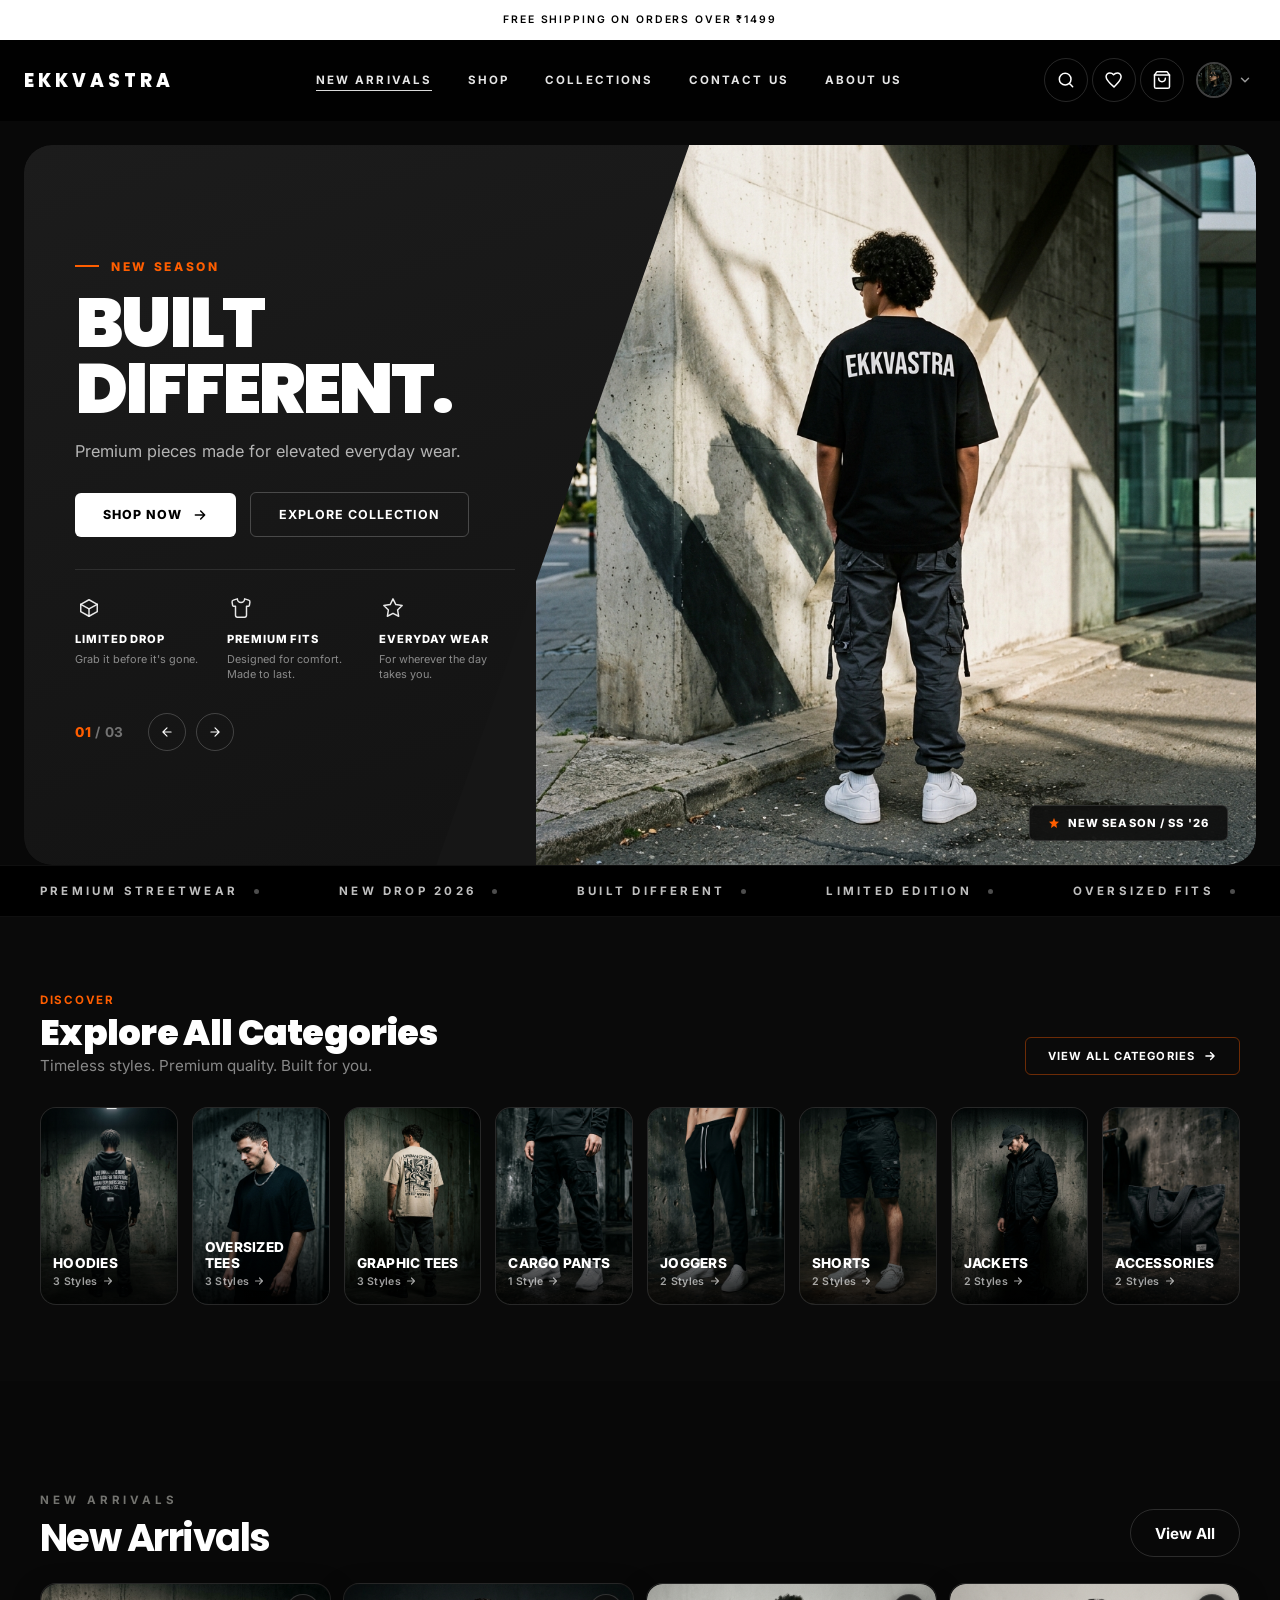
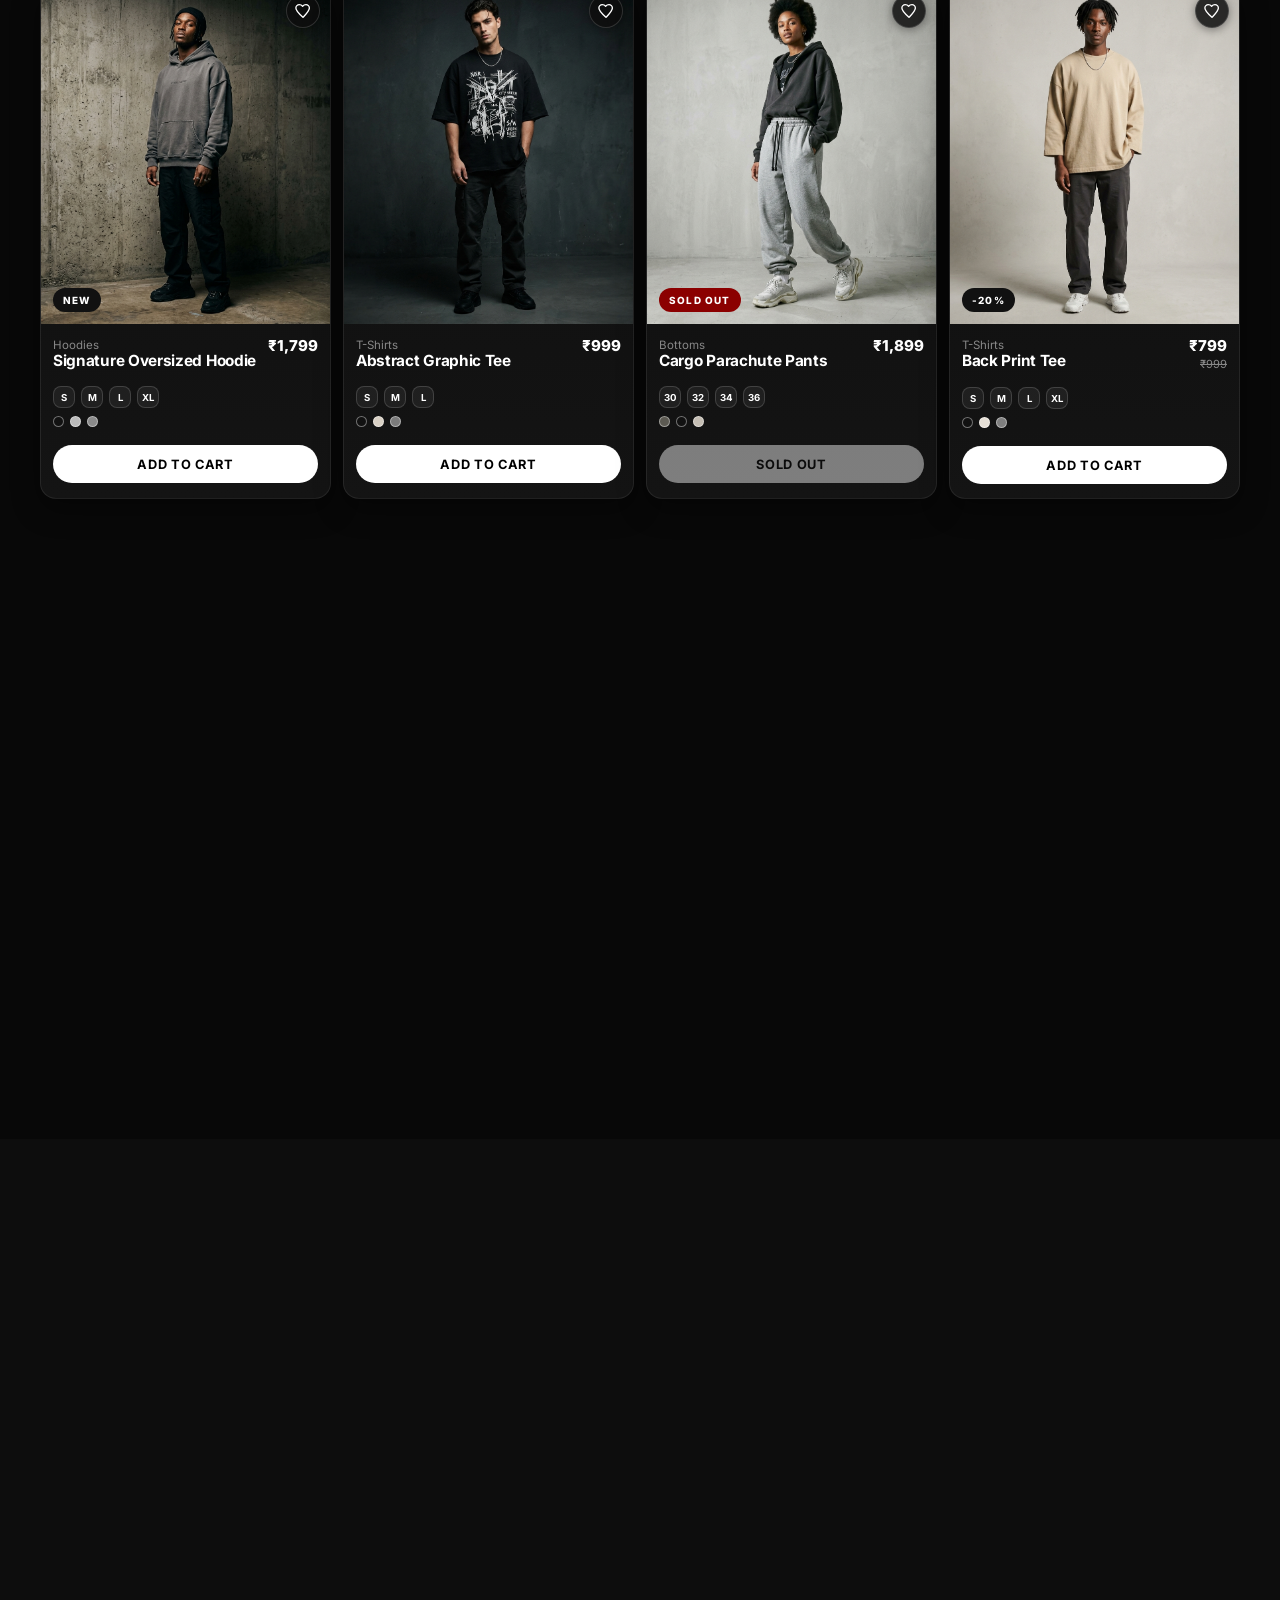
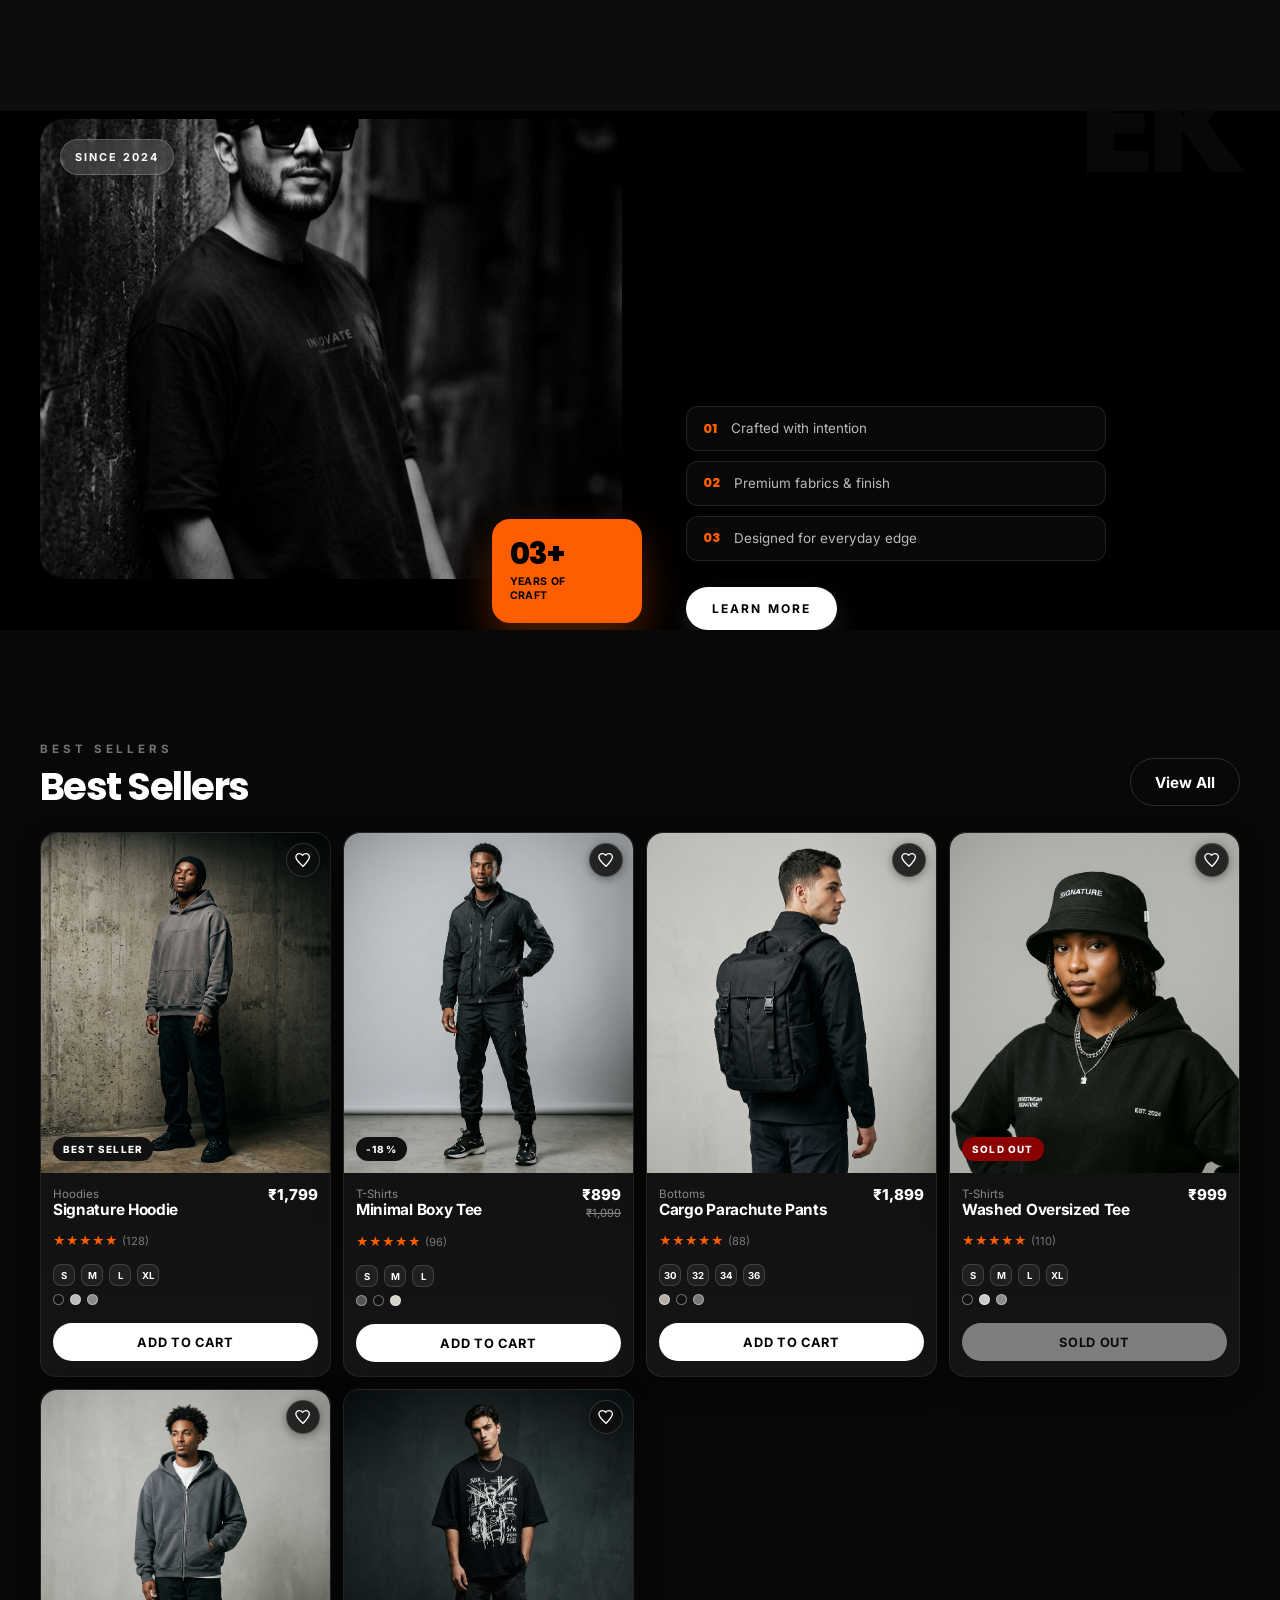
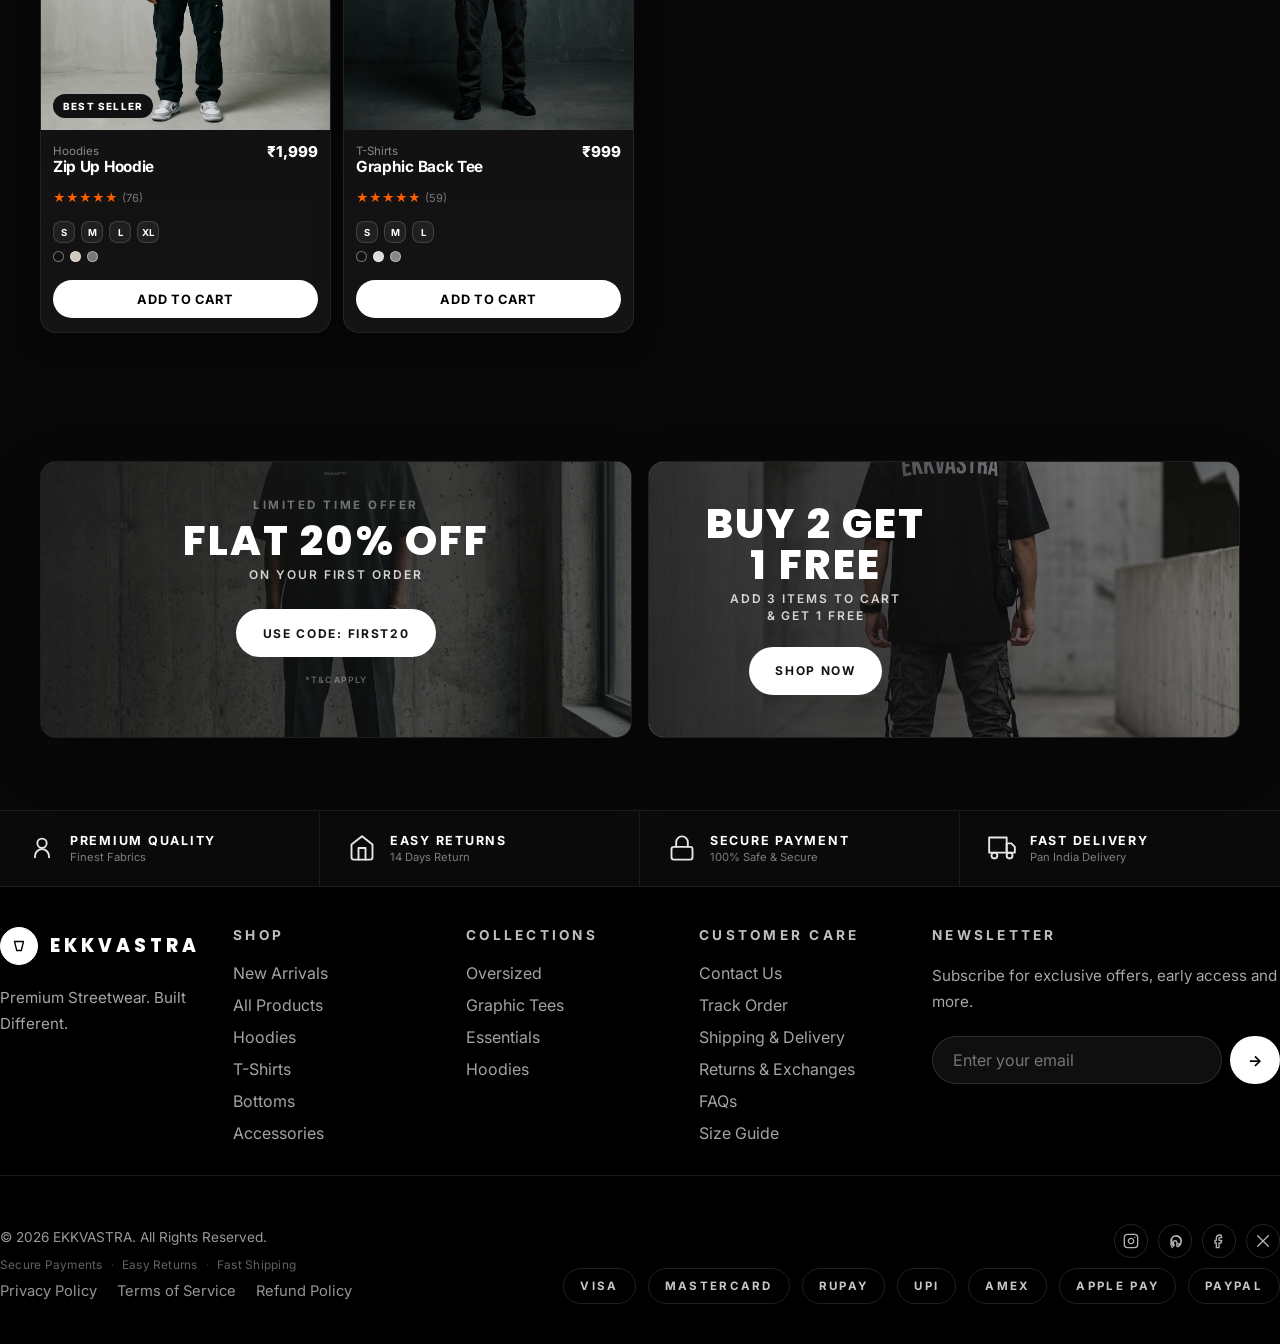
==== commit 91e0c326: "code updated" ====
--- a/index.html
+++ b/index.html
@@ -1493,6 +1493,48 @@
             height: 11px;
             border-radius: 999px;
             border: 1px solid rgba(255, 255, 255, 0.4);
+        }
+
+        .qty-stepper {
+            margin-top: 10px;
+            display: flex;
+            align-items: center;
+            justify-content: space-between;
+            width: 100%;
+            height: 38px;
+            border-radius: 999px;
+            border: 1px solid rgba(255, 255, 255, 0.15);
+            background: #fff;
+            overflow: hidden;
+        }
+
+        .qty-stepper .qty-btn {
+            flex: 0 0 38px;
+            height: 100%;
+            display: flex;
+            align-items: center;
+            justify-content: center;
+            background: transparent;
+            border: none;
+            color: #000;
+            font-size: 1.05rem;
+            font-weight: 700;
+            line-height: 1;
+            cursor: pointer;
+            transition: background-color 0.2s ease, color 0.2s ease;
+        }
+
+        .qty-stepper .qty-btn:hover {
+            background: #ff5e00;
+            color: #fff;
+        }
+
+        .qty-stepper .qty-value {
+            flex: 1;
+            text-align: center;
+            font-size: 0.85rem;
+            font-weight: 800;
+            color: #000;
         }
 
         .add-cart {
@@ -3460,22 +3502,10 @@
                         ${starsHtml}
                         <div class="sizes" style="margin-top:8px;">${p.sizes.map(s => `<span class="size">${s}</span>`).join("")}</div>
                         <div class="colors">${p.colors.map(c => `<span class="color" style="background:${c}"></span>`).join("")}</div>
-                        ${p.inStock ? `<button class="add-cart" onclick="addHomeCart(event, '${productData}')">Add to Cart</button>` : `<button class="add-cart" disabled style="opacity:0.45;cursor:not-allowed;">Sold Out</button>`}
+                        <div class="cart-control-wrap" data-control-id="${p.id}">${renderCartControl(p, productData)}</div>
                     </div>
                 </article>
             `;
-        }
-
-        function addHomeCart(e, rawProduct) {
-            e.preventDefault();
-            e.stopPropagation();
-            try {
-                const product = JSON.parse(decodeURIComponent(rawProduct));
-                addToCart(product);
-                showToast(`"${product.name}" added to shopping bag.`);
-            } catch (err) {
-                console.error('Failed to add product from home quick-add', err);
-            }
         }
 
         function renderCollectionCard(col) {
@@ -3531,15 +3561,93 @@
             if (drawerCount) drawerCount.textContent = count;
         }
 
+        function getHomeCartVariant(p) {
+            return {
+                size: p.size || (p.sizes && p.sizes.length > 0 ? p.sizes[0] : 'M'),
+                color: p.color || (p.colors && p.colors.length > 0 ? p.colors[0] : 'default')
+            };
+        }
+
+        function getHomeCartQty(p) {
+            const { size, color } = getHomeCartVariant(p);
+            const item = getCart().find(i => String(i.id) === String(p.id) && i.size === size && i.color === color);
+            return item ? item.quantity : 0;
+        }
+
+        // Renders either the Add to Cart button, a quantity +/- stepper (if
+        // this exact id+size+color is already in the cart), or a disabled
+        // Sold Out state -- used both on initial card render and to refresh
+        // a single card in place after a quantity change.
+        function renderCartControl(p, productData) {
+            if (!p.inStock) {
+                return `<button class="add-cart" disabled style="opacity:0.45;cursor:not-allowed;">Sold Out</button>`;
+            }
+            const qty = getHomeCartQty(p);
+            if (qty > 0) {
+                return `
+                    <div class="qty-stepper" data-id="${p.id}">
+                        <button type="button" class="qty-btn" aria-label="Decrease quantity" onclick="decrementHomeCartItem(event, '${productData}')">−</button>
+                        <span class="qty-value">${qty}</span>
+                        <button type="button" class="qty-btn" aria-label="Increase quantity" onclick="incrementHomeCartItem(event, '${productData}')">+</button>
+                    </div>
+                `;
+            }
+            return `<button class="add-cart" onclick="addHomeCart(event, '${productData}')">Add to Cart</button>`;
+        }
+
+        function findHomeProductById(id) {
+            return newArrivals.find(p => p.id === id) || bestSellers.find(p => p.id === id);
+        }
+
+        function refreshHomeCartControls(id) {
+            const product = findHomeProductById(id);
+            if (!product) return;
+            document.querySelectorAll(`.cart-control-wrap[data-control-id="${id}"]`).forEach(wrap => {
+                wrap.innerHTML = renderCartControl(product, encodeURIComponent(JSON.stringify(product)));
+            });
+            updateCartBadgeCount();
+        }
+
         function addHomeCart(e, rawProduct) {
             e.preventDefault();
             e.stopPropagation();
             try {
                 const product = JSON.parse(decodeURIComponent(rawProduct));
                 addToCart(product);
+                refreshHomeCartControls(product.id);
                 showToast(`"${product.name}" added to shopping bag.`);
             } catch (err) {
                 console.error('Failed to add homepage product to cart', err);
+            }
+        }
+
+        function incrementHomeCartItem(e, rawProduct) {
+            e.preventDefault();
+            e.stopPropagation();
+            try {
+                const product = JSON.parse(decodeURIComponent(rawProduct));
+                addToCart(product);
+                refreshHomeCartControls(product.id);
+            } catch (err) {
+                console.error('Failed to increment homepage cart item', err);
+            }
+        }
+
+        function decrementHomeCartItem(e, rawProduct) {
+            e.preventDefault();
+            e.stopPropagation();
+            try {
+                const product = JSON.parse(decodeURIComponent(rawProduct));
+                const { size, color } = getHomeCartVariant(product);
+                const cart = getCart();
+                const idx = cart.findIndex(item => String(item.id) === String(product.id) && item.size === size && item.color === color);
+                if (idx === -1) return;
+                cart[idx].quantity -= 1;
+                if (cart[idx].quantity <= 0) cart.splice(idx, 1);
+                saveCart(cart);
+                refreshHomeCartControls(product.id);
+            } catch (err) {
+                console.error('Failed to decrement homepage cart item', err);
             }
         }
 
@@ -3897,7 +4005,7 @@
         }
 
         function addModalItemToBag(id, name, price) {
-            const product = EKKVASTRA_PRODUCTS.find(x => String(x.id) === String(id));
+            const product = findHomeProductById(id) || EKKVASTRA_PRODUCTS.find(x => String(x.id) === String(id));
             if (product) {
                 const modal = document.getElementById('productDetailsModal');
                 const selectedSize = modal ? modal.querySelector('.details-size-chip.selected')?.textContent : null;
@@ -3909,6 +4017,7 @@
                     color: selectedColor || (product.colors && product.colors.length ? product.colors[0] : 'default')
                 };
                 addToCart(cartProduct);
+                refreshHomeCartControls(product.id);
                 showToast(`"${product.name}" has been added to your shopping bag.`);
             } else {
                 const badge = document.querySelector('.cart-badge');
